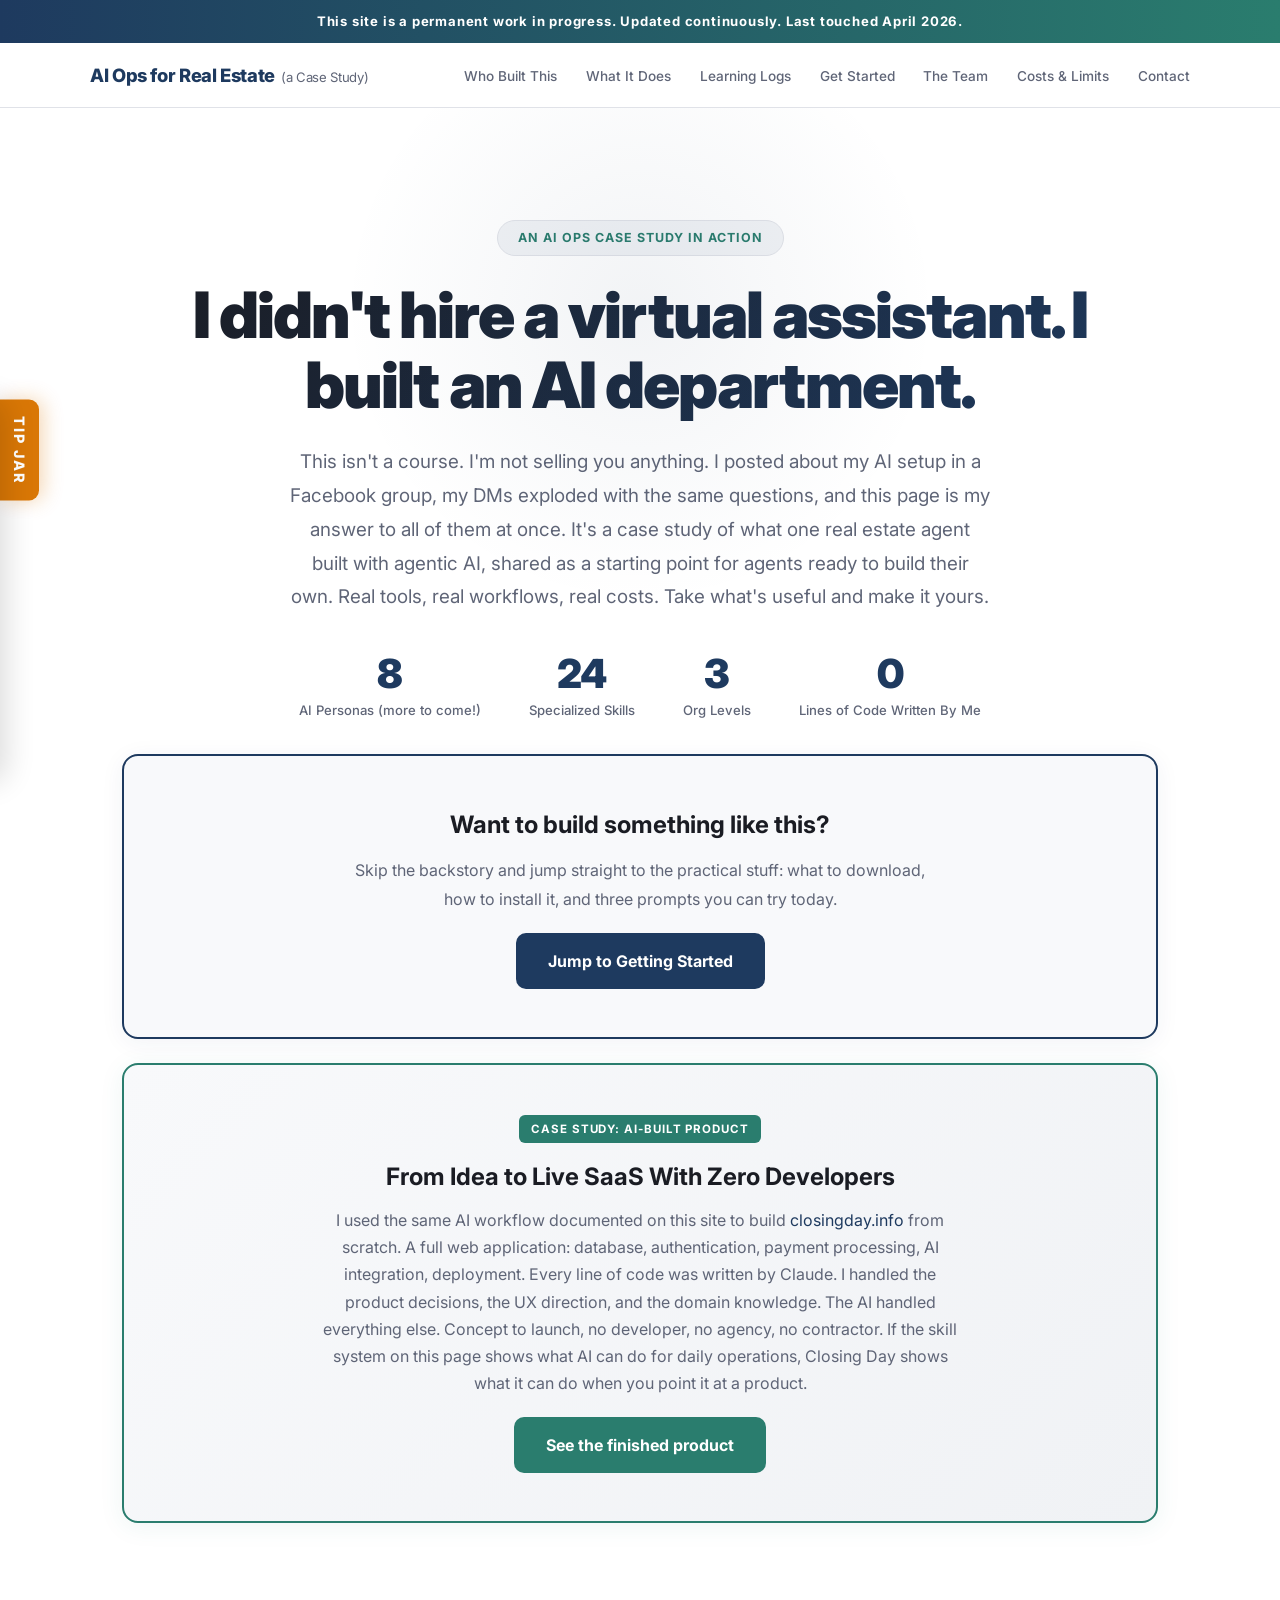
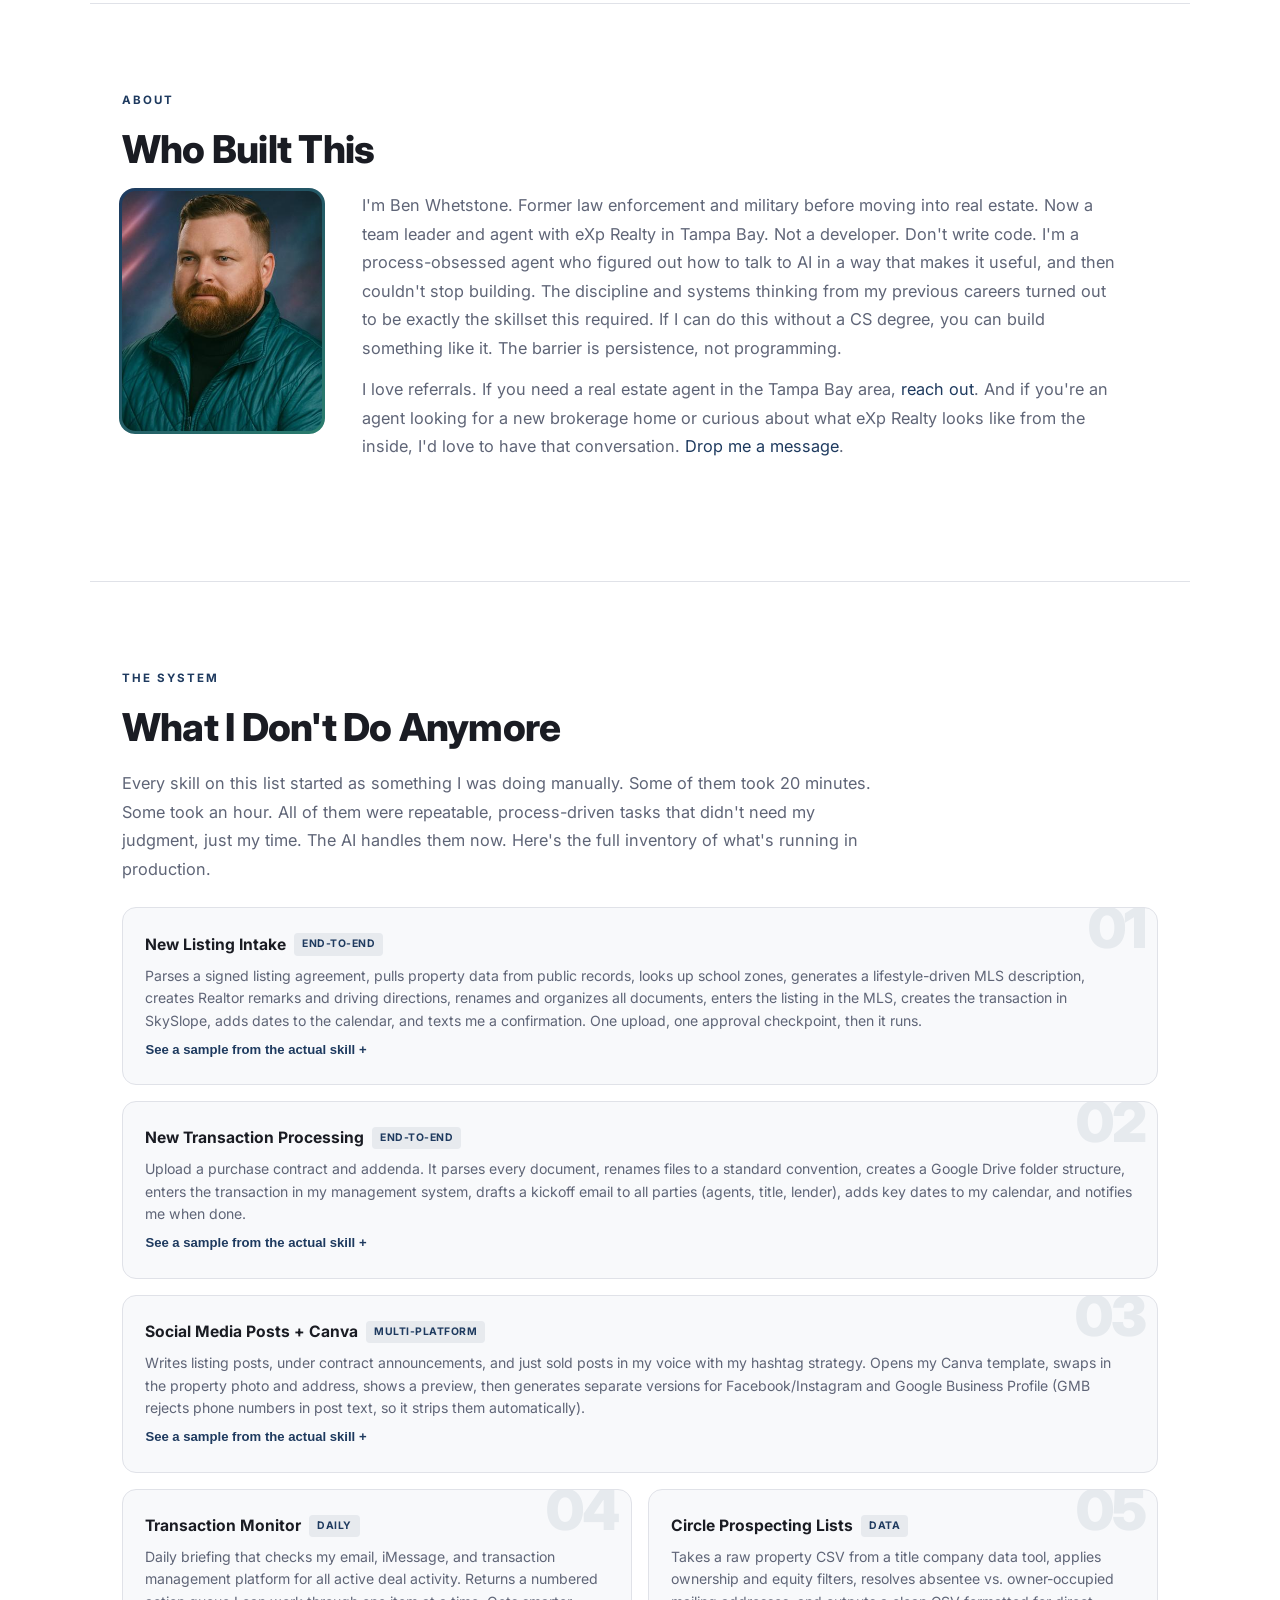
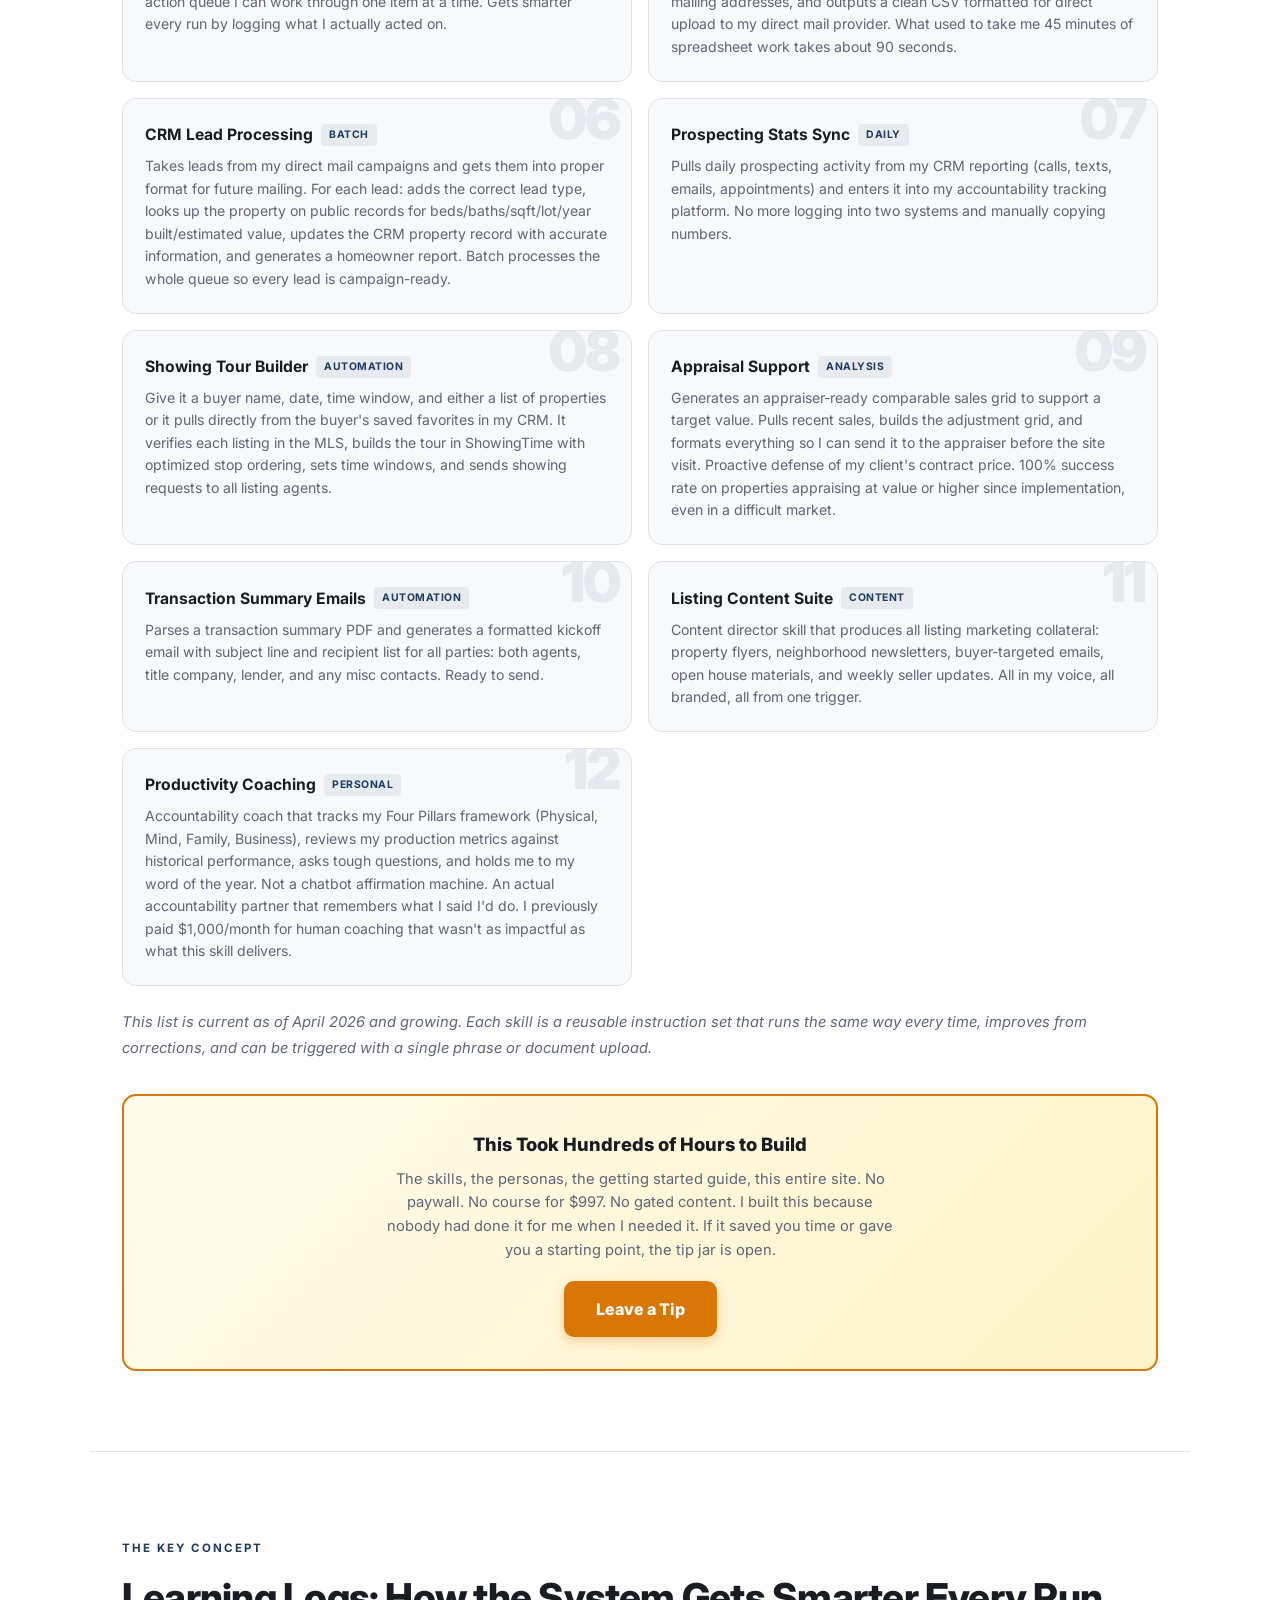
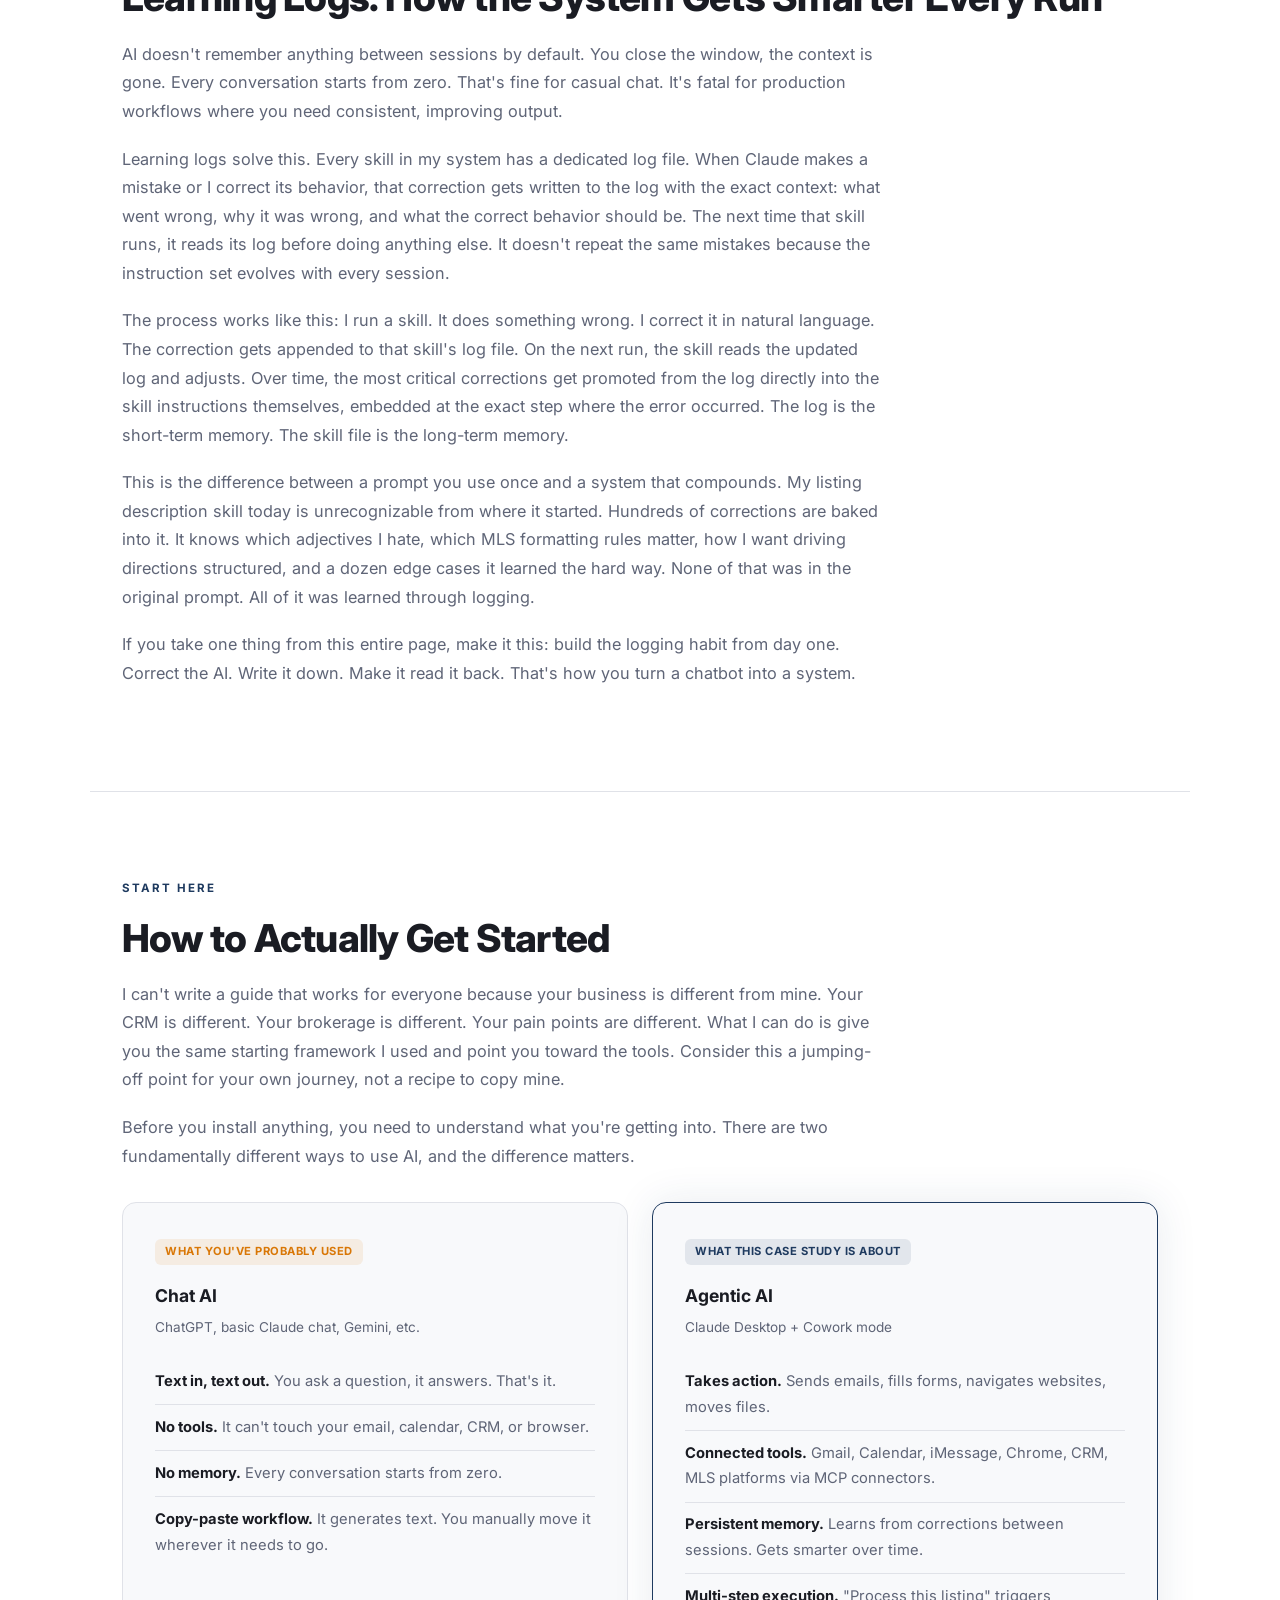
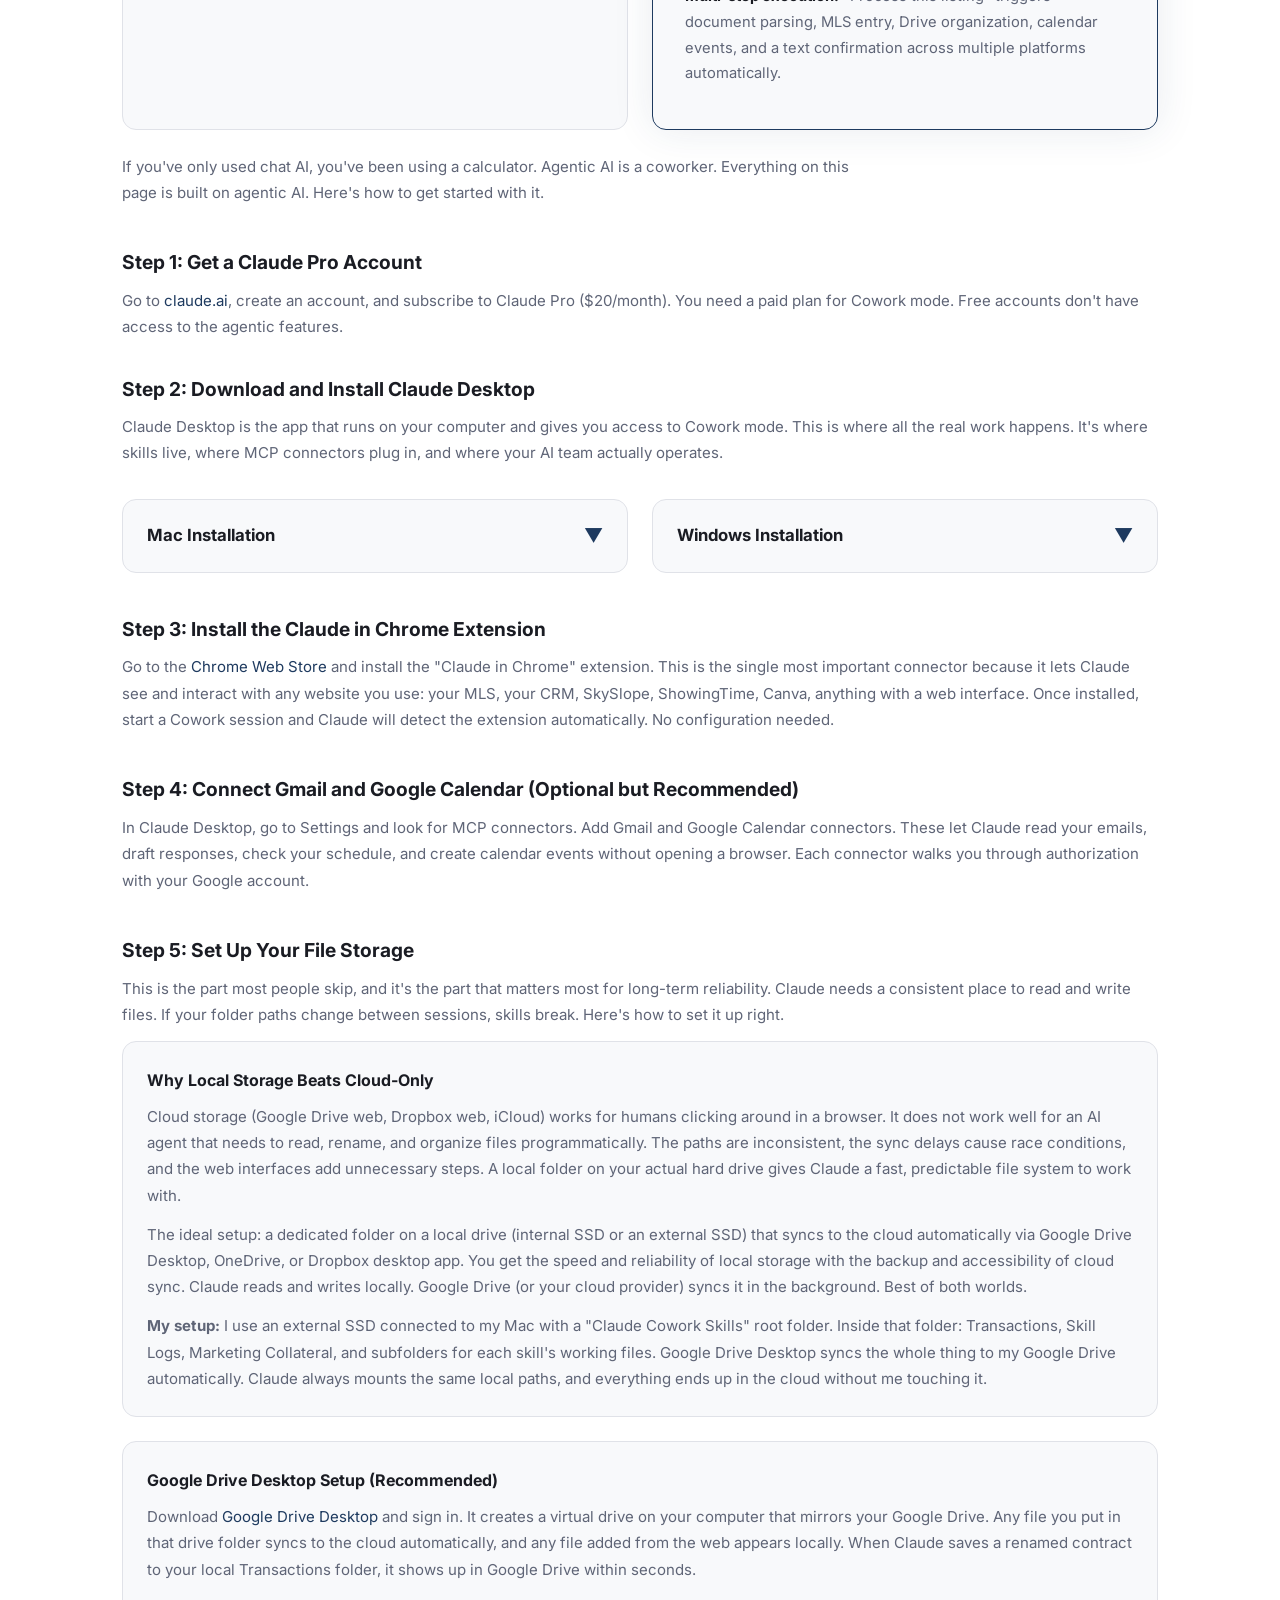
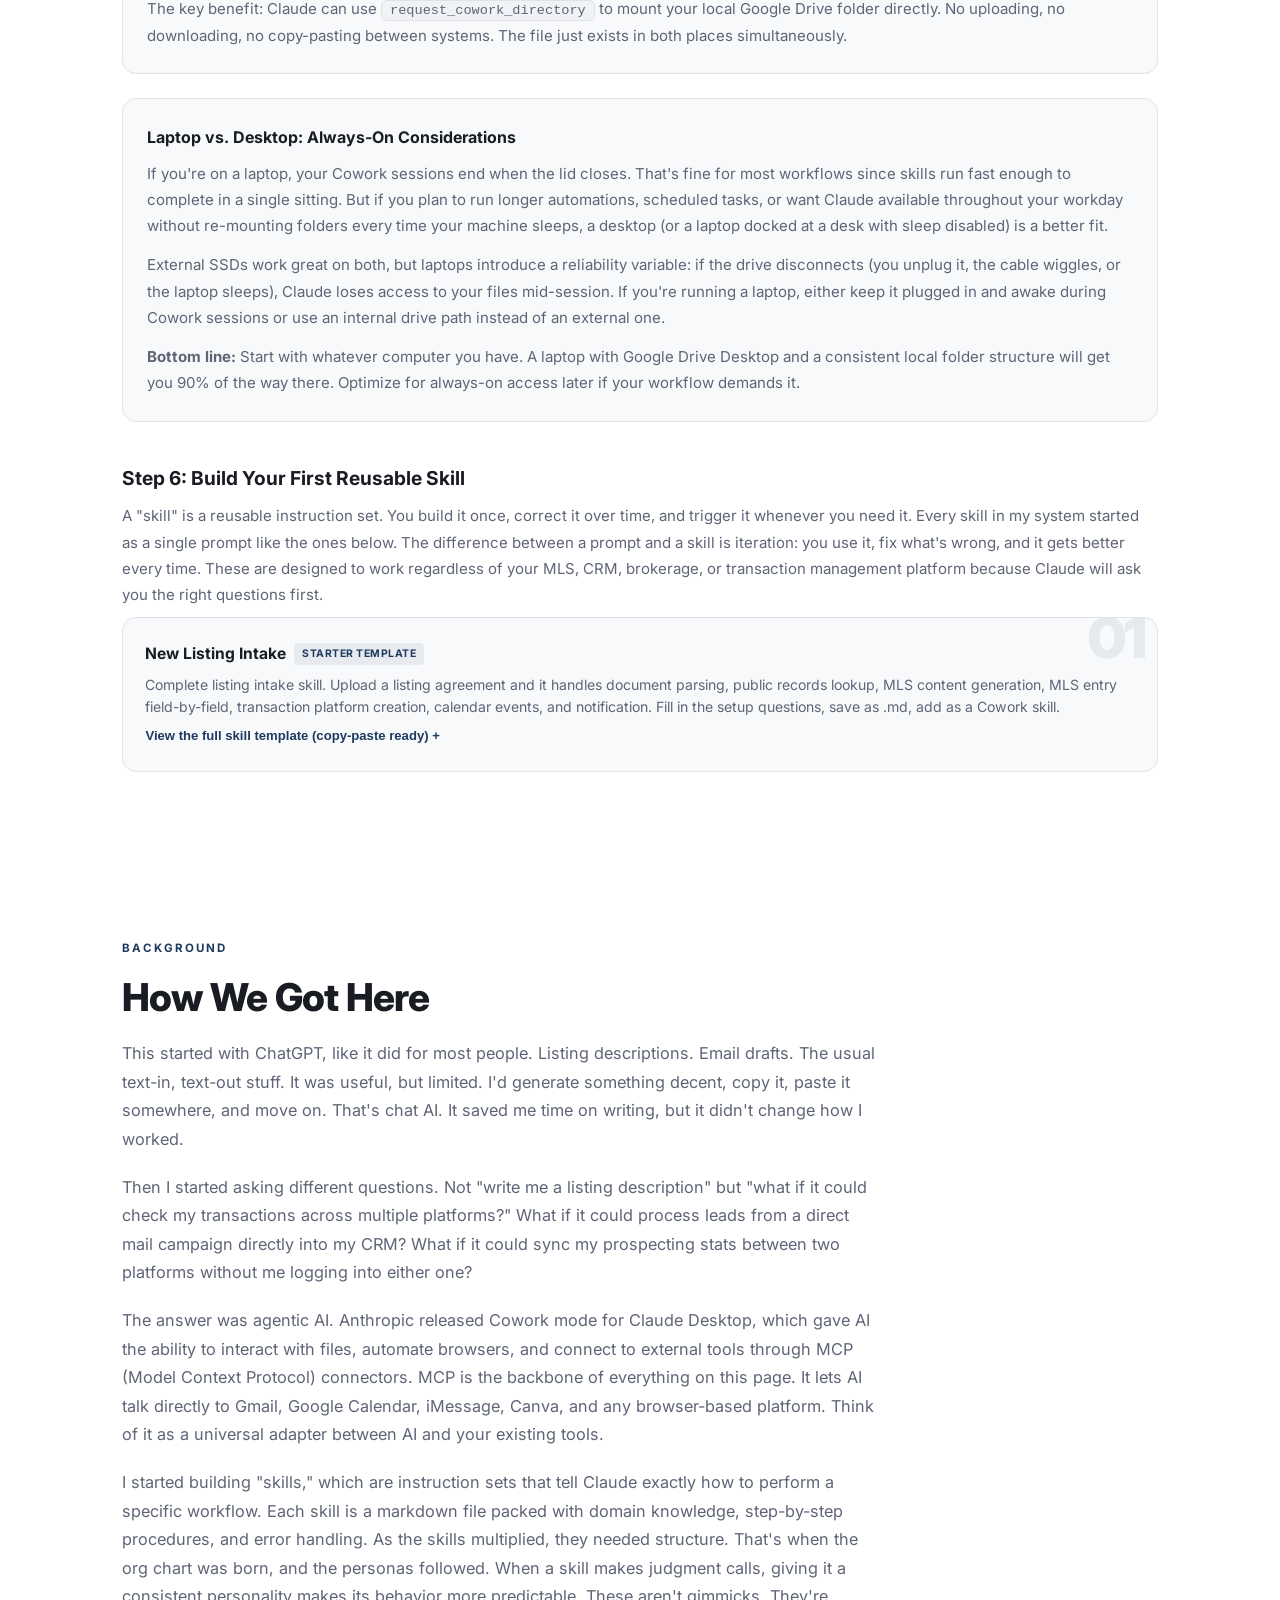
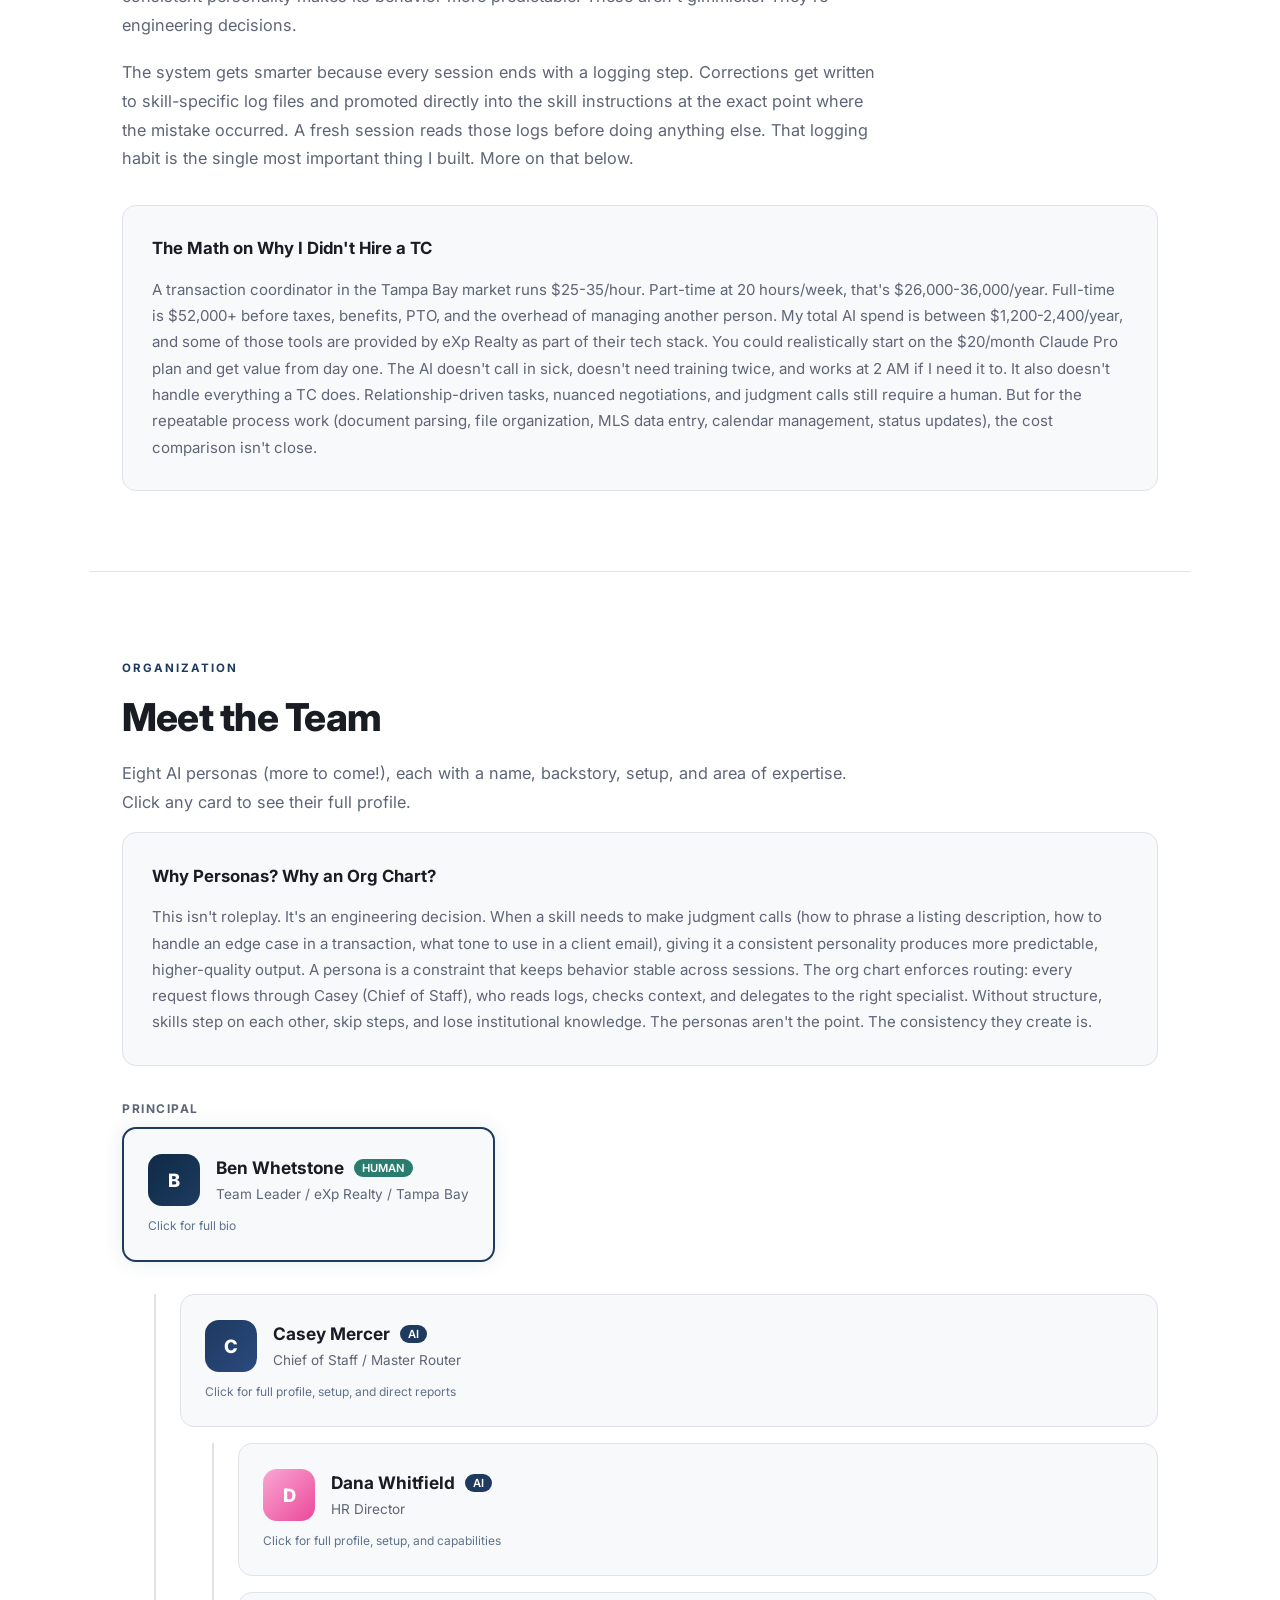
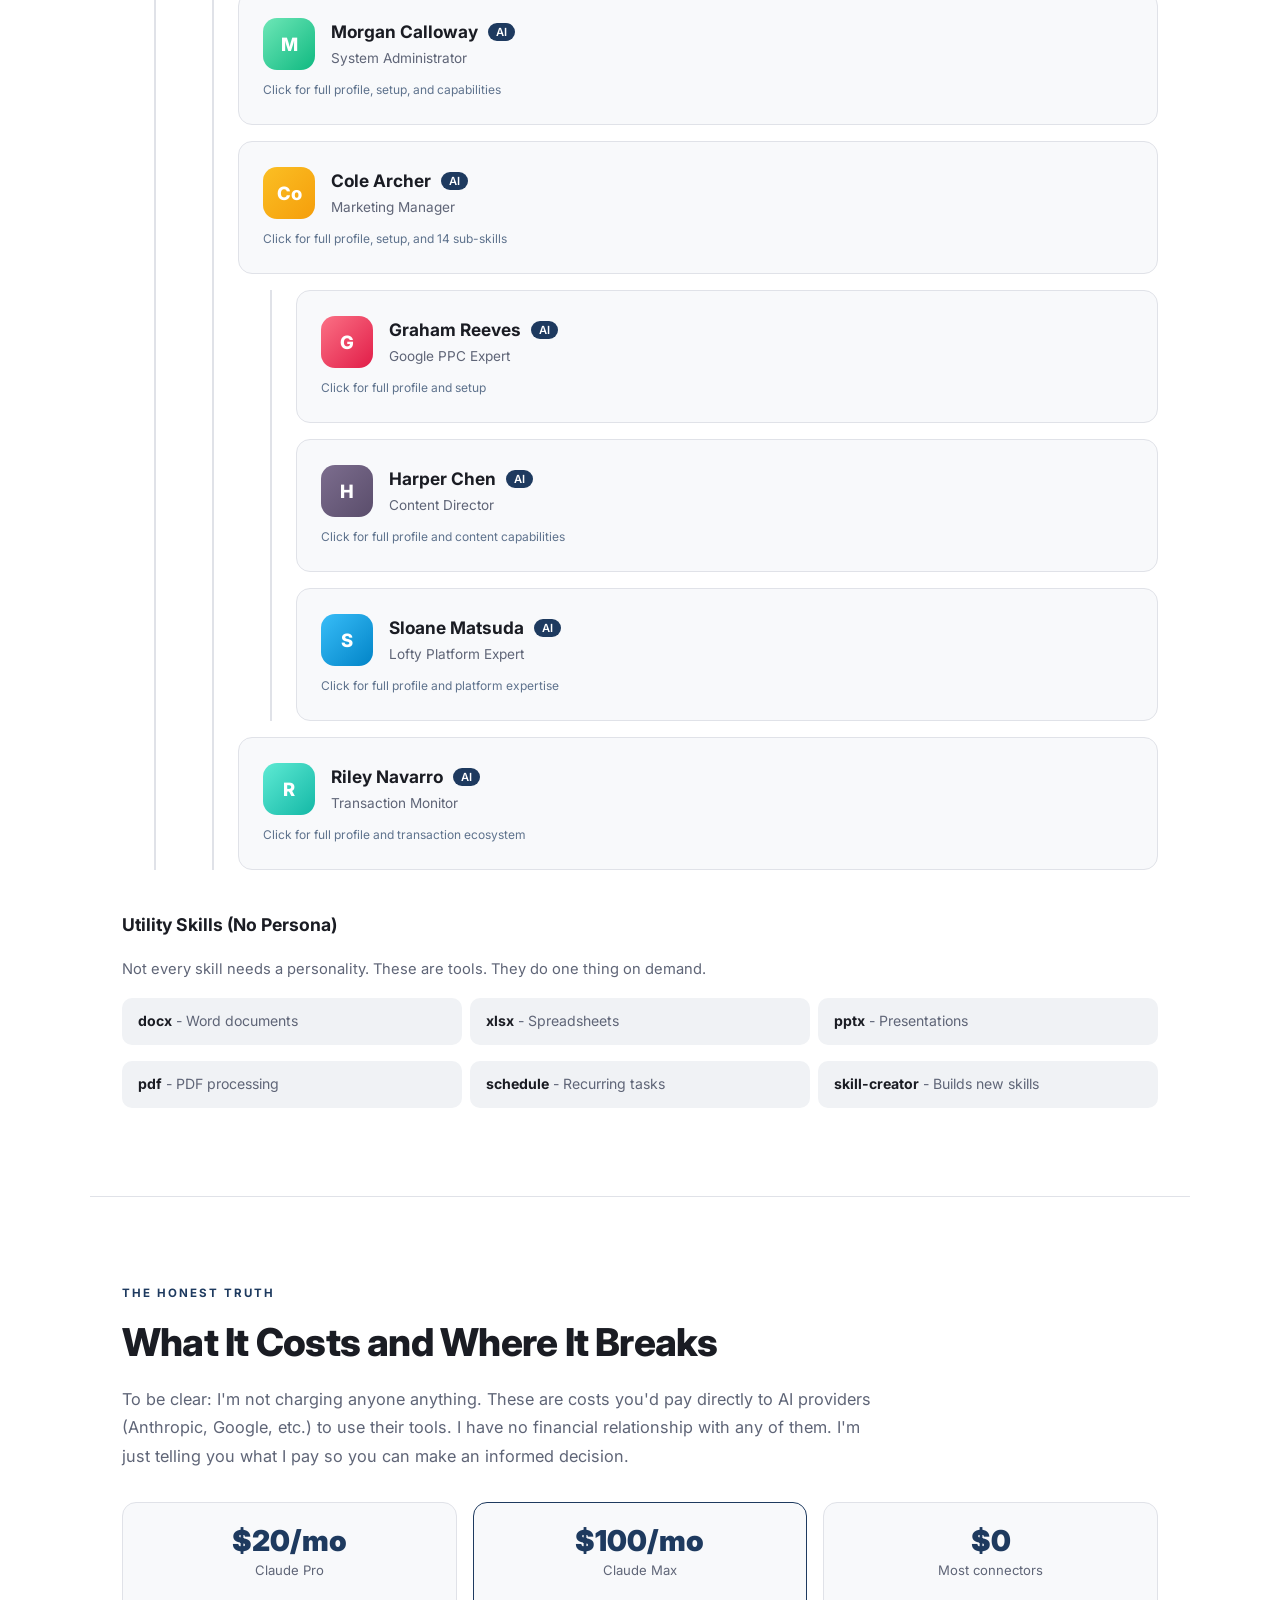
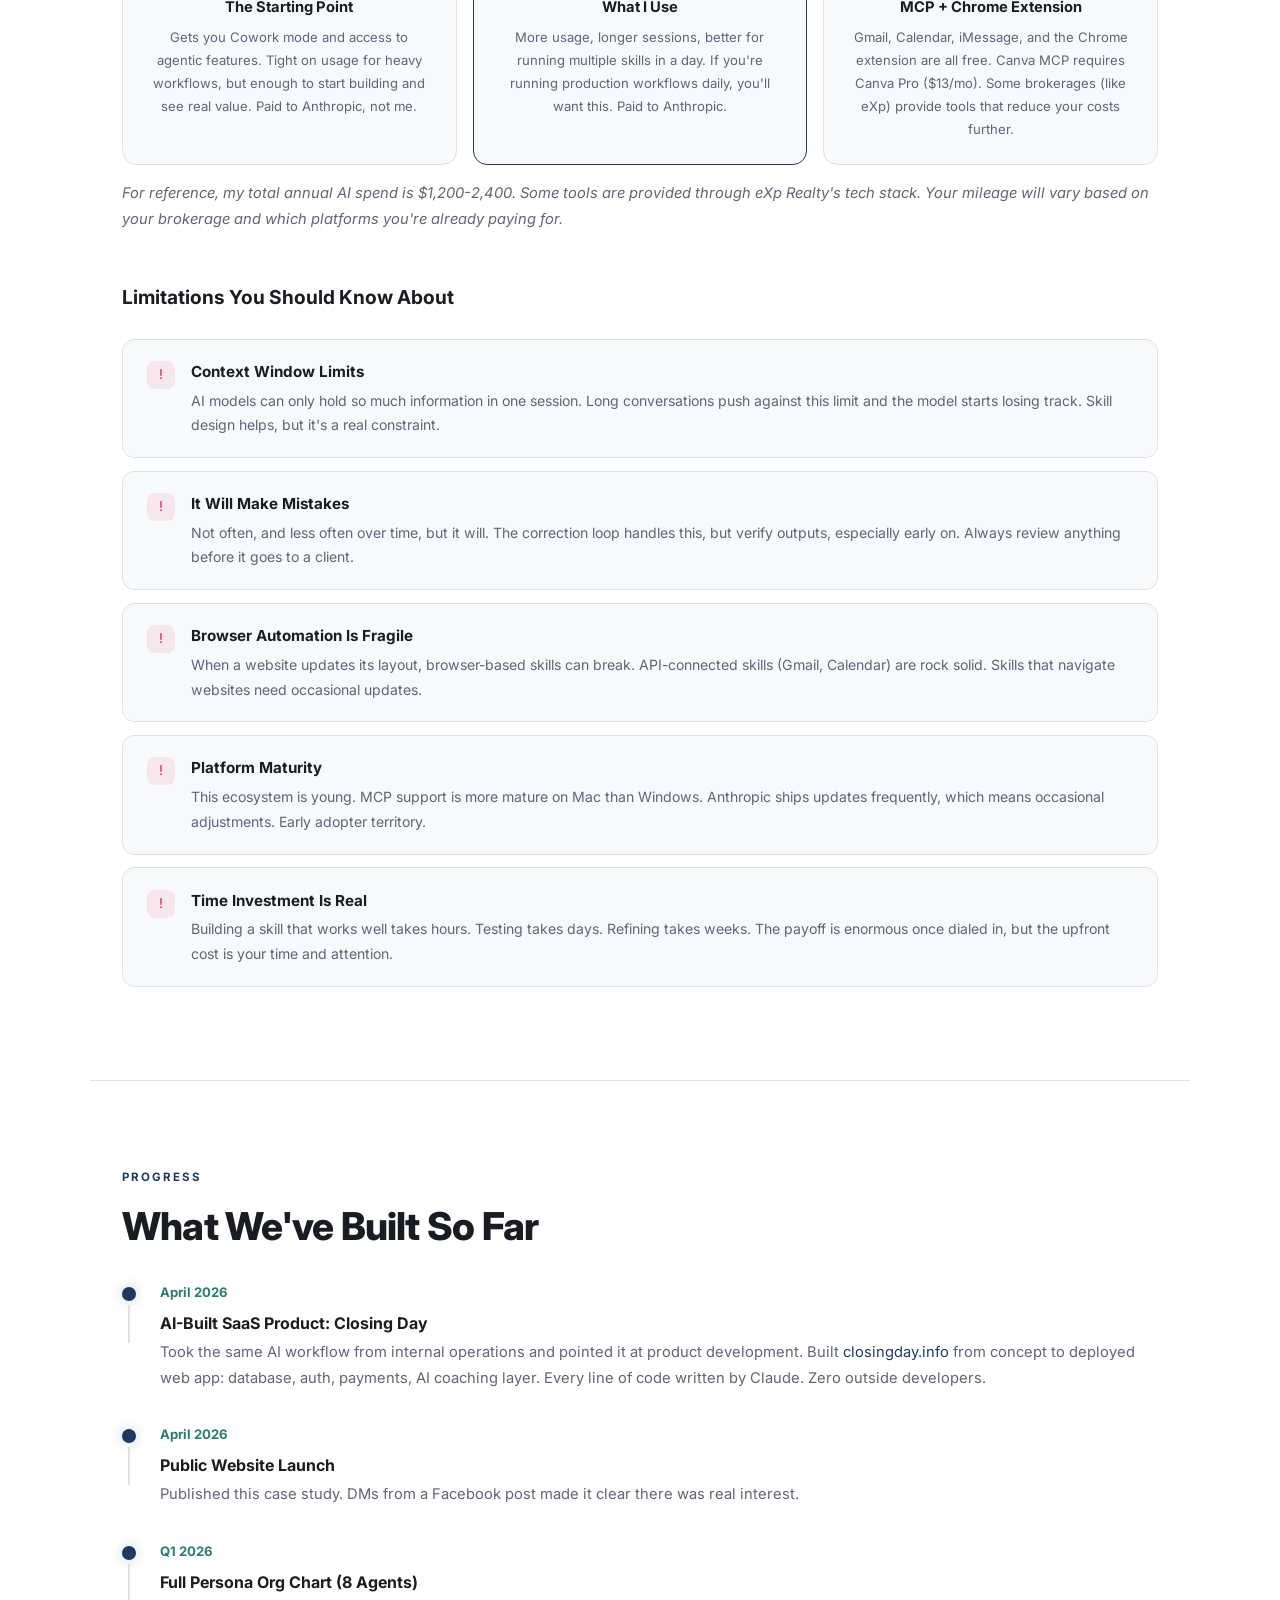
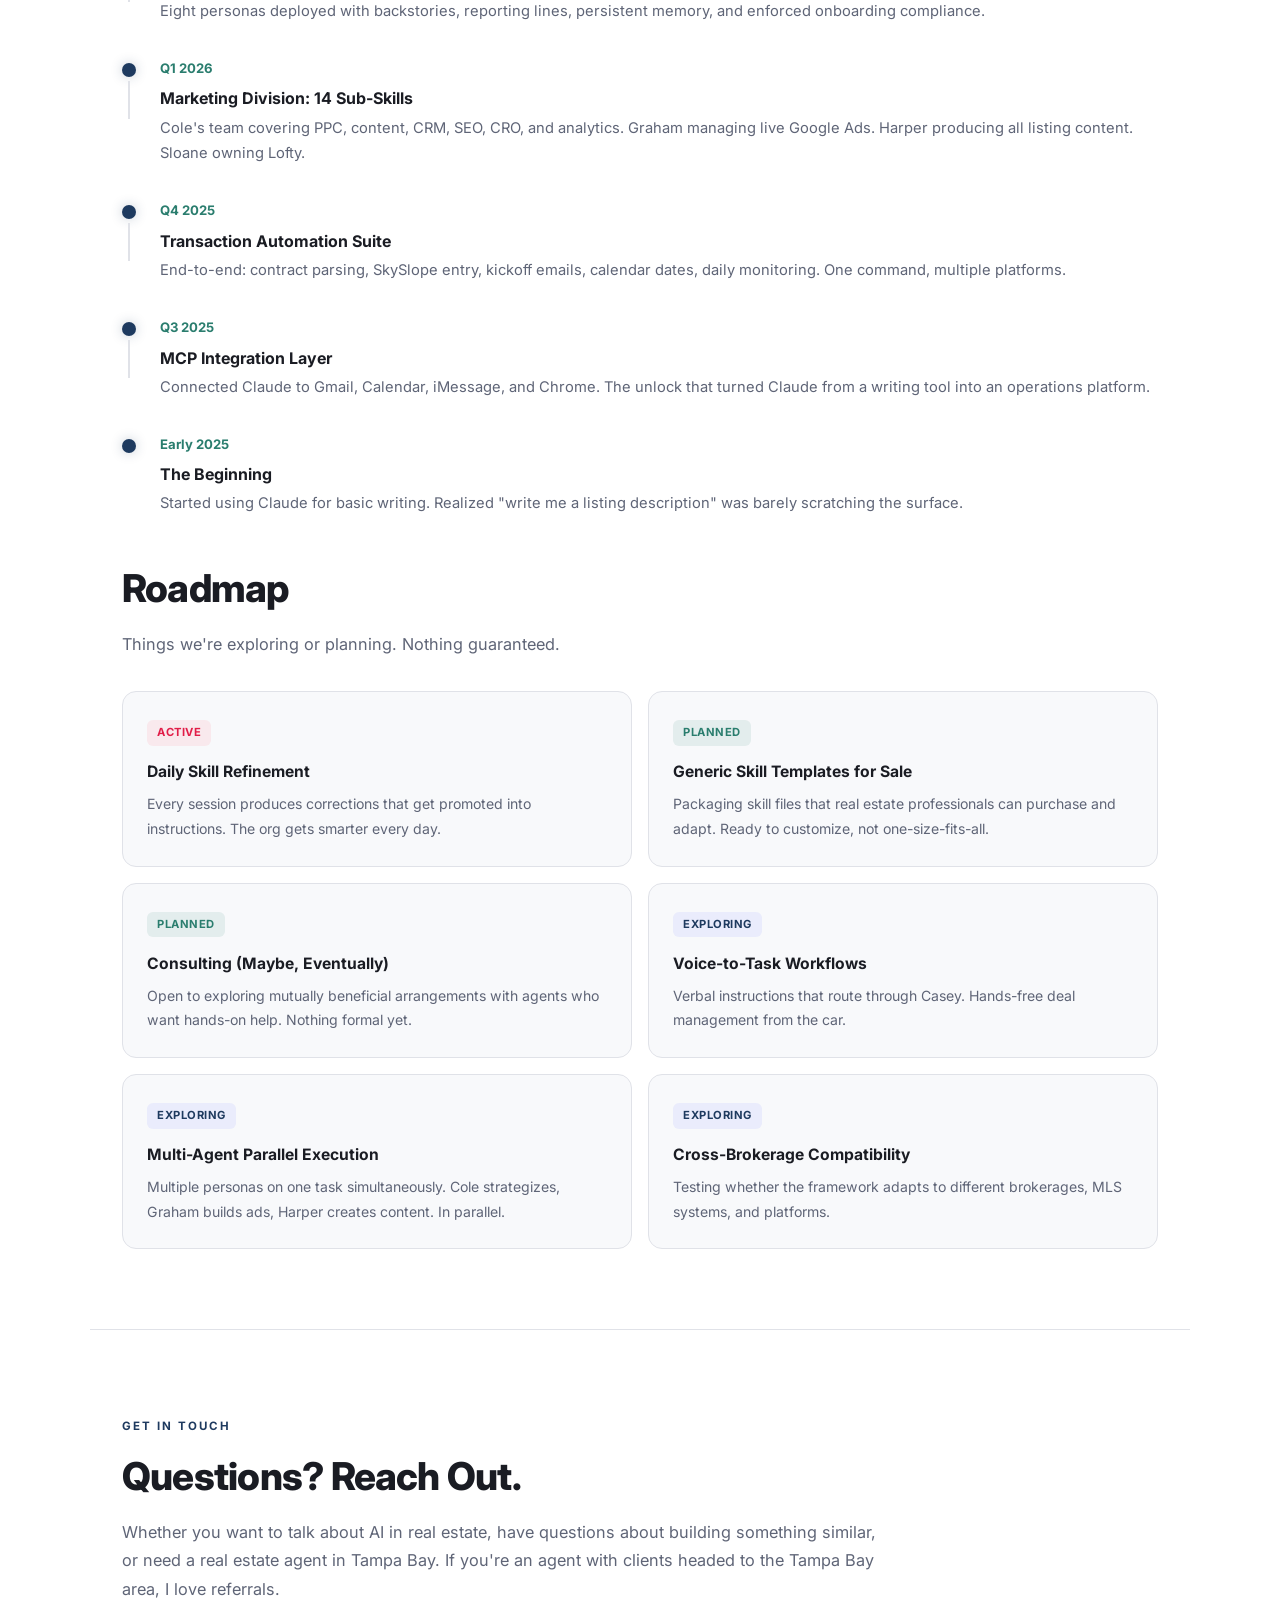
==== index.html @ 3d875c30 "Add Closing Day AI-built SaaS showcase to site Featured project callout in hero section highlighting" ====
<!DOCTYPE html>
<html lang="en">
<head>
<meta charset="UTF-8">
<meta name="viewport" content="width=device-width, initial-scale=1.0">
<title>AI Operations for Real Estate | Ben Whetstone</title>
<meta name="description" content="How one independent real estate agent built an 8-persona AI operations team using Claude. Org chart, workflows, hardware requirements, and the honest truth about what works.">
<style>
  @import url('https://fonts.googleapis.com/css2?family=Inter:wght@400;500;600;700;800;900&display=swap');
  :root {
    --bg: #ffffff;
    --surface: #f8f9fb;
    --surface2: #f0f2f5;
    --surface3: #e8eaef;
    --border: #e0e2e8;
    --text: #1a1c23;
    --text-muted: #5f6577;
    --accent: #1e3a5f;
    --accent-bright: #1e3a5f;
    --teal: #2a7d6e;
    --rose: #e11d48;
    --amber: #d97706;
    --glow: rgba(30,58,95,0.04);
    --glow-strong: rgba(30,58,95,0.08);
  }
  * { margin: 0; padding: 0; box-sizing: border-box; }
  html { scroll-behavior: smooth; }
  body {
    font-family: 'Inter', system-ui, -apple-system, sans-serif;
    background: var(--bg);
    color: var(--text);
    line-height: 1.75;
    -webkit-font-smoothing: antialiased;
    overflow-x: hidden;
  }
  a { color: var(--accent); text-decoration: none; transition: color 0.2s; }
  a:hover { color: var(--teal); }

  /* Animations */
  @keyframes fadeUp { from { opacity: 0; transform: translateY(30px); } to { opacity: 1; transform: translateY(0); } }
  @keyframes gradientShift { 0% { background-position: 0% 50%; } 50% { background-position: 100% 50%; } 100% { background-position: 0% 50%; } }
  @keyframes pulse { 0%, 100% { opacity: 1; } 50% { opacity: 0.5; } }
  @keyframes float { 0%, 100% { transform: translateY(0); } 50% { transform: translateY(-6px); } }

  .reveal { opacity: 0; transform: translateY(30px); transition: opacity 0.7s ease, transform 0.7s ease; }
  .reveal.visible { opacity: 1; transform: translateY(0); }
  .reveal-delay-1 { transition-delay: 0.1s; }
  .reveal-delay-2 { transition-delay: 0.2s; }
  .reveal-delay-3 { transition-delay: 0.3s; }

  /* WIP Banner */
  .wip-banner {
    background: linear-gradient(90deg, var(--accent), var(--teal), var(--accent));
    background-size: 200% 100%;
    animation: gradientShift 6s ease infinite;
    color: #ffffff;
    text-align: center;
    padding: 10px 16px;
    font-size: 0.82rem;
    font-weight: 700;
    letter-spacing: 0.8px;
  }

  /* Navigation */
  nav {
    position: sticky; top: 0; z-index: 100;
    background: rgba(255,255,255,0.92);
    backdrop-filter: blur(16px) saturate(1.5);
    border-bottom: 1px solid var(--border);
    padding: 0 2rem;
  }
  nav .nav-inner {
    max-width: 1100px; margin: 0 auto;
    display: flex; align-items: center; justify-content: space-between;
    height: 64px;
  }
  nav .logo { font-weight: 800; font-size: 1.15rem; color: var(--text); letter-spacing: -0.02em; text-decoration: none; }
  nav .logo:hover { color: var(--text); }
  nav .logo span { color: var(--accent); }
  nav .logo span:first-child { color: var(--accent); }
  nav ul { list-style: none; display: flex; gap: 1.8rem; }
  nav ul li a { color: var(--text-muted); font-size: 0.85rem; font-weight: 500; transition: color 0.2s; }
  nav ul li a:hover { color: var(--text); }
  .hamburger { display: none; flex-direction: column; gap: 5px; cursor: pointer; background: none; border: none; padding: 4px; }
  .hamburger span { display: block; width: 22px; height: 2px; background: var(--text); border-radius: 2px; }

  /* Hero */
  .hero {
    max-width: 1100px; margin: 0 auto;
    padding: 7rem 2rem 5rem;
    text-align: center;
    position: relative;
  }
  .hero::before {
    content: '';
    position: absolute;
    top: -100px; left: 50%; transform: translateX(-50%);
    width: 600px; height: 600px;
    background: radial-gradient(circle, rgba(30,58,95,0.06) 0%, transparent 70%);
    pointer-events: none;
  }
  .hero-tag {
    display: inline-block;
    background: var(--surface2);
    border: 1px solid var(--border);
    border-radius: 99px;
    padding: 6px 20px;
    font-size: 0.78rem;
    color: var(--teal);
    font-weight: 700;
    letter-spacing: 1px;
    text-transform: uppercase;
    margin-bottom: 1.5rem;
  }
  .hero h1 {
    font-size: clamp(2.5rem, 5.5vw, 4rem);
    font-weight: 900;
    line-height: 1.1;
    margin-bottom: 1.5rem;
    letter-spacing: -0.03em;
    background: linear-gradient(135deg, var(--text) 0%, var(--accent) 50%, var(--teal) 100%);
    background-size: 200% 200%;
    animation: gradientShift 8s ease infinite;
    -webkit-background-clip: text;
    -webkit-text-fill-color: transparent;
    background-clip: text;
  }
  .hero p {
    font-size: 1.18rem;
    color: var(--text-muted);
    max-width: 700px;
    margin: 0 auto 2.5rem;
    line-height: 1.8;
  }
  .hero-stats {
    display: flex;
    justify-content: center;
    gap: 3rem;
    flex-wrap: wrap;
  }
  .hero-stat {
    text-align: center;
  }
  .hero-stat-number {
    font-size: 2.5rem;
    font-weight: 900;
    color: var(--accent);
    line-height: 1;
    letter-spacing: -0.02em;
  }
  .hero-stat-label {
    font-size: 0.82rem;
    color: var(--text-muted);
    font-weight: 500;
    margin-top: 0.3rem;
  }

  /* Sections */
  section { max-width: 1100px; margin: 0 auto; padding: 5rem 2rem; }
  .section-divider { max-width: 1100px; margin: 0 auto; border-top: 1px solid var(--border); }
  .section-label {
    display: inline-block;
    font-size: 0.72rem;
    font-weight: 700;
    letter-spacing: 2px;
    text-transform: uppercase;
    color: var(--accent);
    margin-bottom: 1rem;
  }
  section h2 {
    font-size: clamp(1.8rem, 3vw, 2.4rem);
    font-weight: 800;
    margin-bottom: 1.2rem;
    line-height: 1.2;
    letter-spacing: -0.02em;
  }
  .prose { max-width: 760px; color: var(--text-muted); font-size: 1.02rem; }
  .prose p + p { margin-top: 1.2rem; }

  /* About section with headshot */
  .about-intro {
    display: grid;
    grid-template-columns: 200px 1fr;
    gap: 2.5rem;
    align-items: start;
    margin-bottom: 2.5rem;
  }
  .headshot-wrapper {
    position: relative;
  }
  .headshot-wrapper::before {
    content: '';
    position: absolute;
    inset: -3px;
    background: linear-gradient(135deg, var(--accent), var(--teal));
    border-radius: 16px;
    z-index: 0;
  }
  .headshot {
    width: 200px; height: 240px;
    object-fit: cover;
    object-position: center top;
    border-radius: 14px;
    position: relative;
    z-index: 1;
    display: block;
  }
  .headshot-fallback {
    width: 200px; height: 240px;
    border-radius: 14px;
    position: relative;
    z-index: 1;
    display: flex;
    align-items: center;
    justify-content: center;
    background: var(--surface2);
    color: var(--text-muted);
    font-size: 0.85rem;
    font-weight: 600;
  }

  /* Cards */
  .card-grid {
    display: grid;
    grid-template-columns: 1fr 1fr;
    gap: 1.2rem;
    margin-top: 2rem;
  }
  .card {
    background: var(--surface);
    border: 1px solid var(--border);
    border-radius: 14px;
    padding: 1.8rem;
    transition: border-color 0.3s, box-shadow 0.3s, transform 0.3s;
  }
  .card:hover {
    border-color: rgba(30,58,95,0.15);
    box-shadow: 0 8px 32px var(--glow);
    transform: translateY(-2px);
  }
  .card h3 { font-size: 1.05rem; font-weight: 700; margin-bottom: 0.5rem; }
  .card h3 .card-icon { margin-right: 0.4rem; }
  .card p { color: var(--text-muted); font-size: 0.94rem; }

  /* Agentic AI section */
  .comparison-table {
    display: grid;
    grid-template-columns: 1fr 1fr;
    gap: 1.5rem;
    margin-top: 2rem;
  }
  .comparison-col {
    background: var(--surface);
    border: 1px solid var(--border);
    border-radius: 14px;
    padding: 2rem;
    position: relative;
  }
  .comparison-col.highlight {
    border-color: var(--accent);
    box-shadow: 0 0 40px rgba(30,58,95,0.1);
  }
  .comparison-col h3 {
    font-size: 1.1rem; font-weight: 700; margin-bottom: 0.3rem;
  }
  .comparison-col .comp-subtitle {
    font-size: 0.85rem; color: var(--text-muted); margin-bottom: 1.2rem;
  }
  .comp-item {
    padding: 0.6rem 0;
    border-bottom: 1px solid var(--border);
    font-size: 0.92rem;
    color: var(--text-muted);
  }
  .comp-item:last-child { border-bottom: none; }
  .comp-item strong { color: var(--text); }
  .comp-badge {
    display: inline-block;
    font-size: 0.7rem; font-weight: 700;
    letter-spacing: 0.5px; text-transform: uppercase;
    padding: 3px 10px; border-radius: 6px;
    margin-bottom: 1rem;
  }
  .badge-old { background: rgba(217,119,6,0.1); color: var(--amber); }
  .badge-new { background: rgba(30,58,95,0.1); color: var(--accent-bright); }

  /* Org chart */
  .org-chart { margin-top: 2rem; }
  .org-level-inner { margin-left: 2rem; border-left: 2px solid var(--border); padding-left: 1.5rem; }

  .persona-card {
    background: var(--surface);
    border: 1px solid var(--border);
    border-radius: 14px;
    padding: 1.5rem;
    margin-bottom: 1rem;
    cursor: pointer;
    transition: border-color 0.3s, box-shadow 0.3s, transform 0.3s;
    position: relative;
    overflow: hidden;
  }
  .persona-card::before {
    content: '';
    position: absolute;
    top: 0; left: 0; right: 0;
    height: 2px;
    background: linear-gradient(90deg, transparent, var(--accent), transparent);
    opacity: 0;
    transition: opacity 0.3s;
  }
  .persona-card:hover::before, .persona-card.active::before { opacity: 1; }
  .persona-card:hover, .persona-card.active {
    border-color: rgba(30,58,95,0.3);
    box-shadow: 0 8px 40px rgba(30,58,95,0.08);
    transform: translateY(-1px);
  }
  .persona-header { display: flex; align-items: center; gap: 1rem; }
  .persona-avatar {
    width: 52px; height: 52px; border-radius: 14px;
    display: flex; align-items: center; justify-content: center;
    font-weight: 800; font-size: 1.15rem; color: #ffffff; flex-shrink: 0;
  }
  .persona-name { font-weight: 700; font-size: 1.08rem; }
  .persona-role { font-size: 0.85rem; color: var(--text-muted); }
  .persona-expand-hint { font-size: 0.75rem; color: var(--accent); margin-top: 0.5rem; opacity: 0.7; }

  .persona-detail {
    display: none; margin-top: 1.5rem;
    padding-top: 1.5rem; border-top: 1px solid var(--border);
    animation: fadeUp 0.3s ease;
  }
  .persona-card.active .persona-detail { display: block; }
  .persona-card.active .persona-expand-hint { display: none; }

  .detail-section { margin-bottom: 1.2rem; }
  .detail-section h4 {
    font-size: 0.75rem; font-weight: 700;
    letter-spacing: 1.5px; text-transform: uppercase;
    color: var(--accent); margin-bottom: 0.5rem;
  }
  .detail-section p { font-size: 0.92rem; color: var(--text-muted); line-height: 1.7; }

  .tech-pills { display: flex; flex-wrap: wrap; gap: 6px; }
  .tech-pill {
    background: var(--surface2); border: 1px solid var(--border);
    border-radius: 8px; padding: 4px 12px;
    font-size: 0.76rem; color: var(--text-muted); font-weight: 600;
    transition: border-color 0.2s, color 0.2s;
  }
  .tech-pill:hover { border-color: var(--accent); color: var(--text); }

  .sub-skills { margin-top: 1.2rem; padding-top: 1.2rem; border-top: 1px solid var(--border); }
  .sub-skill-item {
    background: var(--surface2); border-radius: 10px;
    padding: 0.7rem 1rem; margin-bottom: 0.5rem; font-size: 0.88rem;
    transition: background 0.2s;
  }
  .sub-skill-item:hover { background: var(--surface3); }
  .sub-skill-item strong { color: var(--text); }
  .sub-skill-item span { color: var(--text-muted); }

  /* Getting started steps */
  .steps { margin-top: 2rem; counter-reset: step; }
  .step {
    background: var(--surface);
    border: 1px solid var(--border);
    border-radius: 14px;
    padding: 2rem;
    margin-bottom: 1rem;
    position: relative;
    padding-left: 5rem;
    transition: border-color 0.3s, box-shadow 0.3s;
  }
  .step:hover {
    border-color: rgba(30,58,95,0.15);
    box-shadow: 0 4px 20px var(--glow);
  }
  .step::before {
    counter-increment: step;
    content: counter(step);
    position: absolute;
    left: 1.8rem; top: 1.8rem;
    width: 36px; height: 36px;
    background: linear-gradient(135deg, var(--accent), var(--teal));
    border-radius: 10px;
    display: flex; align-items: center; justify-content: center;
    font-weight: 800; font-size: 1rem; color: #ffffff;
    line-height: 36px; text-align: center;
  }
  .step h3 { font-size: 1.05rem; font-weight: 700; margin-bottom: 0.4rem; }
  .step p { font-size: 0.94rem; color: var(--text-muted); }

  /* Hardware */
  .hw-grid { display: grid; grid-template-columns: 1fr 1fr; gap: 1.5rem; margin-top: 2rem; }
  .hw-card {
    background: var(--surface); border: 1px solid var(--border);
    border-radius: 14px; padding: 2rem;
  }
  .hw-card h3 { font-size: 1.15rem; font-weight: 700; margin-bottom: 0.3rem; }
  .hw-card .hw-subtitle { font-size: 0.85rem; color: var(--text-muted); margin-bottom: 1.2rem; }
  .hw-item {
    display: flex; justify-content: space-between; align-items: baseline;
    padding: 0.6rem 0; border-bottom: 1px solid var(--border); font-size: 0.92rem;
  }
  .hw-item:last-child { border-bottom: none; }
  .hw-label { color: var(--text-muted); }
  .hw-value { font-weight: 600; color: var(--text); text-align: right; }
  .hw-note { margin-top: 1rem; font-size: 0.85rem; color: var(--text-muted); font-style: italic; }

  /* Costs */
  .cost-grid { display: grid; grid-template-columns: 1fr 1fr 1fr; gap: 1rem; margin-top: 2rem; }
  .cost-card {
    background: var(--surface); border: 1px solid var(--border);
    border-radius: 14px; padding: 1.5rem; text-align: center;
  }
  .cost-price { font-size: 1.8rem; font-weight: 900; color: var(--accent); line-height: 1; }
  .cost-period { font-size: 0.82rem; color: var(--text-muted); margin-top: 0.2rem; }
  .cost-label { font-size: 0.92rem; font-weight: 700; margin-top: 0.8rem; margin-bottom: 0.3rem; }
  .cost-desc { font-size: 0.82rem; color: var(--text-muted); }

  /* Limitations */
  .limitation-list { margin-top: 1.5rem; }
  .limitation-item {
    background: var(--surface); border: 1px solid var(--border);
    border-radius: 12px; padding: 1.2rem 1.5rem; margin-bottom: 0.8rem;
    display: flex; gap: 1rem; align-items: start;
  }
  .limitation-icon {
    width: 28px; height: 28px; border-radius: 8px;
    display: flex; align-items: center; justify-content: center;
    font-size: 0.85rem; flex-shrink: 0; margin-top: 2px;
    background: rgba(225,29,72,0.08); color: var(--rose);
  }
  .limitation-text h4 { font-size: 0.95rem; font-weight: 700; margin-bottom: 0.2rem; }
  .limitation-text p { font-size: 0.88rem; color: var(--text-muted); }

  /* Timeline */
  .timeline { margin-top: 2rem; }
  .timeline-item { display: flex; gap: 1.5rem; margin-bottom: 2rem; position: relative; }
  .timeline-dot {
    width: 14px; height: 14px; border-radius: 50%;
    background: var(--accent); margin-top: 6px; flex-shrink: 0; position: relative;
    box-shadow: 0 0 12px rgba(30,58,95,0.25);
  }
  .timeline-item:not(:last-child) .timeline-dot::after {
    content: ''; position: absolute; top: 18px; left: 6px;
    width: 2px; height: calc(100% + 24px); background: var(--border);
  }
  .timeline-content h3 { font-size: 1rem; font-weight: 700; margin-bottom: 0.2rem; }
  .timeline-content .timeline-date { font-size: 0.82rem; color: var(--teal); font-weight: 700; margin-bottom: 0.3rem; }
  .timeline-content p { font-size: 0.92rem; color: var(--text-muted); }

  /* Roadmap */
  .roadmap-grid { display: grid; grid-template-columns: 1fr 1fr; gap: 1rem; margin-top: 2rem; }
  .roadmap-card {
    background: var(--surface); border: 1px solid var(--border);
    border-radius: 14px; padding: 1.5rem;
    transition: border-color 0.3s, box-shadow 0.3s;
  }
  .roadmap-card:hover { border-color: rgba(30,58,95,0.15); box-shadow: 0 4px 20px var(--glow); }
  .roadmap-card h3 { font-size: 0.98rem; font-weight: 700; margin-bottom: 0.4rem; }
  .roadmap-card p { font-size: 0.88rem; color: var(--text-muted); }
  .roadmap-status {
    display: inline-block; font-size: 0.7rem; font-weight: 700;
    letter-spacing: 0.5px; text-transform: uppercase;
    padding: 3px 10px; border-radius: 6px; margin-bottom: 0.8rem;
  }
  .status-exploring { background: rgba(129,140,248,0.12); color: var(--accent); }
  .status-planned { background: rgba(42,125,110,0.1); color: var(--teal); }
  .status-active { background: rgba(251,113,133,0.12); color: var(--rose); }

  /* Contact */
  .contact-grid { display: grid; grid-template-columns: 1fr 1fr; gap: 2rem; margin-top: 2rem; }
  .contact-card {
    background: var(--surface); border: 1px solid var(--border);
    border-radius: 14px; padding: 2rem;
  }
  .contact-card h3 { font-size: 1.1rem; font-weight: 700; margin-bottom: 0.5rem; }
  .contact-card p { color: var(--text-muted); font-size: 0.92rem; }
  .contact-link {
    display: inline-flex; align-items: center; gap: 0.5rem;
    margin-top: 1rem; padding: 12px 24px;
    background: linear-gradient(135deg, var(--accent), #2a4a7f);
    color: #ffffff; border-radius: 10px;
    font-weight: 700; font-size: 0.92rem; transition: transform 0.2s, box-shadow 0.2s;
  }
  .contact-link:hover { transform: translateY(-2px); box-shadow: 0 4px 20px rgba(30,58,95,0.15); color: white; }
  .contact-form { margin-top: 1rem; }
  .contact-form input, .contact-form textarea {
    width: 100%; background: var(--surface2); border: 1px solid var(--border);
    border-radius: 10px; padding: 12px 16px; color: var(--text);
    font-size: 0.92rem; font-family: inherit; margin-bottom: 0.8rem; transition: border-color 0.2s;
  }
  .contact-form input:focus, .contact-form textarea:focus { outline: none; border-color: var(--accent); }
  .contact-form textarea { min-height: 100px; resize: vertical; }
  .contact-form button {
    background: linear-gradient(135deg, var(--accent), #2a4a7f);
    color: #ffffff; border: none; border-radius: 10px;
    padding: 12px 28px; font-weight: 700; font-size: 0.92rem;
    cursor: pointer; transition: transform 0.2s, box-shadow 0.2s;
  }
  .contact-form button:hover { transform: translateY(-2px); box-shadow: 0 4px 20px rgba(30,58,95,0.15); }

  /* Footer */
  footer {
    border-top: 1px solid var(--border); padding: 2.5rem;
    text-align: center; font-size: 0.82rem; color: var(--text-muted);
  }
  footer p + p { margin-top: 0.4rem; }
  .footer-built { color: var(--accent); font-weight: 600; }

  /* Mobile */
  @media (max-width: 768px) {
    nav ul { display: none; position: absolute; top: 64px; left: 0; right: 0; background: #ffffff; border-bottom: 1px solid var(--border); flex-direction: column; padding: 1rem 2rem; gap: 1rem; }
    nav ul.open { display: flex; }
    .hamburger { display: flex; }
    .about-intro { grid-template-columns: 1fr; justify-items: center; text-align: center; }
    .card-grid, .hw-grid, .roadmap-grid, .contact-grid, .comparison-table { grid-template-columns: 1fr; }
    .cost-grid { grid-template-columns: 1fr; }
    .hero { padding: 4rem 1.5rem 3rem; }
    .hero-stats { gap: 2rem; }
    section { padding: 3.5rem 1.5rem; }
    .org-level-inner { margin-left: 1rem; padding-left: 1rem; }
    .step { padding-left: 4.5rem; }
    .sub-skill-grid-3 { grid-template-columns: 1fr !important; }
    .get-started-callout { padding: 2.5rem 1.5rem; }
    .featured-project { padding: 2.5rem 1.5rem; }
    .install-grid { grid-template-columns: 1fr; }
  }

  /* Get Started Callout */
  .get-started-callout {
    background: var(--surface);
    border: 2px solid var(--accent);
    border-radius: 16px;
    padding: 3rem;
    text-align: center;
    margin-top: 2rem;
    box-shadow: 0 4px 24px rgba(30,58,95,0.06);
  }

  /* Featured Project Callout */
  .featured-project {
    background: linear-gradient(135deg, var(--surface) 0%, var(--surface2) 100%);
    border: 2px solid var(--teal);
    border-radius: 16px;
    padding: 3rem;
    text-align: center;
    margin-top: 1.5rem;
    box-shadow: 0 4px 24px rgba(42,125,110,0.08);
    position: relative;
  }
  .featured-label {
    display: inline-block;
    background: var(--teal);
    color: #ffffff;
    font-size: 0.72rem;
    font-weight: 700;
    text-transform: uppercase;
    letter-spacing: 0.08em;
    padding: 4px 12px;
    border-radius: 6px;
    margin-bottom: 0.8rem;
  }
  .featured-project h2 { margin-bottom: 0.6rem; }
  .featured-project p { color: var(--text-muted); font-size: 1rem; max-width: 640px; margin: 0 auto; line-height: 1.7; }
  .featured-project-btn {
    display: inline-block; margin-top: 1.2rem;
    padding: 14px 32px; background: var(--teal);
    color: #ffffff; border-radius: 10px;
    font-weight: 700; font-size: 1rem;
    transition: transform 0.2s, box-shadow 0.2s;
    text-decoration: none;
  }
  .featured-project-btn:hover { transform: translateY(-2px); box-shadow: 0 6px 20px rgba(42,125,110,0.15); color: #ffffff; }
  .get-started-callout h2 { margin-bottom: 0.6rem; }
  .get-started-callout p { color: var(--text-muted); font-size: 1rem; max-width: 600px; margin: 0 auto; }
  .get-started-btn {
    display: inline-block; margin-top: 1.2rem;
    padding: 14px 32px; background: var(--accent);
    color: #ffffff; border-radius: 10px;
    font-weight: 700; font-size: 1rem;
    transition: transform 0.2s, box-shadow 0.2s;
  }
  .get-started-btn:hover { transform: translateY(-2px); box-shadow: 0 4px 16px rgba(30,58,95,0.15); color: #ffffff; }

  /* Install boxes */
  .install-grid { display: grid; grid-template-columns: 1fr 1fr; gap: 1.5rem; margin-top: 2rem; }
  .install-box {
    background: var(--surface); border: 1px solid var(--border);
    border-radius: 14px; overflow: hidden; cursor: pointer;
    transition: border-color 0.3s, box-shadow 0.3s;
  }
  .install-box:hover, .install-box.active { border-color: var(--accent); box-shadow: 0 4px 20px rgba(30,58,95,0.08); }
  .install-box-header {
    padding: 1.2rem 1.5rem; display: flex; align-items: center; justify-content: space-between;
  }
  .install-box-header h3 { font-size: 1.05rem; font-weight: 700; }
  .install-box-header .expand-arrow { color: var(--accent); font-size: 1.2rem; transition: transform 0.3s; }
  .install-box.active .expand-arrow { transform: rotate(180deg); }
  .install-box-content { display: none; padding: 0 1.5rem 1.5rem; animation: fadeUp 0.3s ease; }
  .install-box.active .install-box-content { display: block; }
  .install-step {
    padding: 0.6rem 0; border-bottom: 1px solid var(--border);
    font-size: 0.92rem; color: var(--text-muted);
  }
  .install-step:last-child { border-bottom: none; }
  .install-step strong { color: var(--text); }
  code, .code-block {
    font-family: 'SF Mono', 'Fira Code', monospace;
    background: var(--surface2); border: 1px solid var(--border);
    border-radius: 6px; padding: 2px 8px; font-size: 0.85rem;
  }
  .code-block {
    display: block; padding: 12px 16px; margin: 0.6rem 0;
    white-space: pre-wrap; word-break: break-all;
  }

  /* Sample prompts */
  .prompt-card {
    background: var(--surface); border: 1px solid var(--border);
    border-radius: 14px; padding: 1.5rem; margin-bottom: 1rem;
  }
  .prompt-card h4 { font-size: 0.92rem; font-weight: 700; margin-bottom: 0.4rem; color: var(--accent); }
  .prompt-card .prompt-text {
    background: var(--surface2); border: 1px solid var(--border);
    border-radius: 10px; padding: 1rem 1.2rem; margin-top: 0.6rem;
    font-size: 0.9rem; color: var(--text); font-style: italic; line-height: 1.6;
  }
  .prompt-card p { font-size: 0.88rem; color: var(--text-muted); }

  /* Skill showcase cards - "What I Don't Do Anymore" */
  .skill-showcase {
    display: grid;
    grid-template-columns: 1fr 1fr;
    gap: 1rem;
    counter-reset: skill;
  }
  .skill-card {
    background: var(--surface);
    border: 1px solid var(--border);
    border-radius: 14px;
    padding: 1.4rem 1.4rem 1.4rem 1.4rem;
    position: relative;
    overflow: hidden;
    transition: border-color 0.3s, box-shadow 0.3s, transform 0.3s;
    counter-increment: skill;
  }
  .skill-card::before {
    content: counter(skill, decimal-leading-zero);
    position: absolute;
    top: -8px; right: 12px;
    font-size: 3.5rem;
    font-weight: 900;
    color: var(--glow-strong);
    line-height: 1;
    pointer-events: none;
    letter-spacing: -0.04em;
  }
  .skill-card:hover {
    border-color: var(--accent);
    box-shadow: 0 8px 32px var(--glow);
    transform: translateY(-2px);
  }
  .skill-card-name {
    font-size: 0.98rem;
    font-weight: 700;
    color: var(--text);
    margin-bottom: 0.4rem;
    display: flex;
    align-items: center;
    gap: 0.5rem;
  }
  .skill-card-name .skill-tag {
    font-size: 0.65rem;
    font-weight: 700;
    letter-spacing: 0.5px;
    text-transform: uppercase;
    padding: 2px 8px;
    border-radius: 4px;
    background: rgba(30,58,95,0.08);
    color: var(--accent);
    white-space: nowrap;
  }
  .skill-card p {
    font-size: 0.88rem;
    color: var(--text-muted);
    line-height: 1.6;
    position: relative;
  }
  /* Expandable skill examples */
  .skill-card.has-example { grid-column: 1 / -1; }
  .skill-example-toggle {
    display: inline-block;
    margin-top: 0.6rem;
    font-size: 0.82rem;
    font-weight: 600;
    color: var(--accent);
    cursor: pointer;
    border: none;
    background: none;
    padding: 0;
    transition: color 0.2s;
  }
  .skill-example-toggle:hover { color: var(--teal); }
  .skill-example-toggle::after {
    content: ' +';
    font-weight: 700;
  }
  .skill-example-toggle.open::after {
    content: ' -';
  }
  .skill-example {
    display: none;
    margin-top: 1rem;
    padding: 1.2rem;
    background: var(--bg);
    border: 1px solid var(--border);
    border-radius: 10px;
    max-height: 500px;
    overflow-y: auto;
  }
  .skill-example.open { display: block; }
  .skill-example pre {
    font-family: 'SF Mono', 'Fira Code', 'Consolas', monospace;
    font-size: 0.78rem;
    line-height: 1.7;
    color: var(--text);
    white-space: pre-wrap;
    word-wrap: break-word;
    margin: 0;
  }
  .skill-example .example-note {
    font-size: 0.8rem;
    color: var(--text-muted);
    font-style: italic;
    margin-bottom: 0.8rem;
    line-height: 1.5;
  }
  .skill-example .copy-btn {
    display: inline-block;
    margin-bottom: 0.8rem;
    padding: 4px 14px;
    font-size: 0.75rem;
    font-weight: 600;
    color: var(--accent);
    background: rgba(30,58,95,0.06);
    border: 1px solid var(--border);
    border-radius: 6px;
    cursor: pointer;
    transition: background 0.2s, color 0.2s;
  }
  .skill-example .copy-btn:hover {
    background: var(--accent);
    color: #fff;
  }
  @media (max-width: 768px) {
    .skill-showcase { grid-template-columns: 1fr; }
    .skill-card.has-example { grid-column: 1; }
  }

  /* Referral box */
  .referral-box {
    background: var(--surface); border: 1px solid var(--teal);
    border-radius: 14px; padding: 1.5rem; margin-top: 2rem;
  }

  /* Tip jar - fixed left side, slides open */
  .tipjar-tab {
    position: fixed;
    left: 0;
    top: 50%;
    transform: translateY(-50%);
    z-index: 999;
    display: flex;
    align-items: stretch;
  }
  .tipjar-toggle {
    writing-mode: vertical-rl;
    text-orientation: mixed;
    background: #d97706;
    color: white;
    border: none;
    padding: 16px 11px;
    font-size: 0.9rem;
    font-weight: 800;
    letter-spacing: 2px;
    text-transform: uppercase;
    cursor: pointer;
    border-radius: 0 10px 10px 0;
    font-family: 'Inter', system-ui, sans-serif;
    box-shadow: 4px 0 20px rgba(217,119,6,0.3);
    transition: background 0.2s;
  }
  .tipjar-toggle:hover { background: #b45309; }
  .tipjar-panel {
    background: white;
    border: 1px solid var(--border);
    border-left: 4px solid #d97706;
    border-radius: 0 14px 14px 0;
    padding: 1.5rem;
    width: 280px;
    box-shadow: 6px 0 30px rgba(0,0,0,0.14);
    transform: translateX(-100%);
    transition: transform 0.3s ease;
    position: absolute;
    left: 0;
    top: 0;
  }
  .tipjar-tab.open .tipjar-panel { transform: translateX(0); position: relative; }
  .tipjar-tab.open .tipjar-toggle { border-radius: 0; box-shadow: none; }
  .tipjar-panel h4 { font-size: 1.1rem; margin-bottom: 0.4rem; color: var(--text); font-weight: 800; }
  .tipjar-panel p { font-size: 0.88rem; color: var(--text-muted); margin-bottom: 1rem; line-height: 1.5; }
  .tipjar-btn {
    display: block;
    text-align: center;
    padding: 14px 20px;
    background: #d97706;
    color: white;
    text-decoration: none;
    border-radius: 10px;
    font-size: 1rem;
    font-weight: 800;
    transition: background 0.2s;
    box-shadow: 0 4px 12px rgba(217,119,6,0.3);
  }
  .tipjar-btn:hover { background: #b45309; }
  .tipjar-impact {
    font-size: 0.8rem;
    color: var(--text-muted);
    text-align: center;
    margin-top: 0.6rem;
    font-style: italic;
  }

  /* Inline tip card - placed in content flow */
  .tipjar-inline {
    background: linear-gradient(135deg, #fffbeb 0%, #fef3c7 100%);
    border: 2px solid #d97706;
    border-radius: 14px;
    padding: 2rem;
    text-align: center;
    margin-top: 2rem;
  }
  .tipjar-inline h3 { font-size: 1.15rem; margin-bottom: 0.5rem; color: var(--text); font-weight: 800; }
  .tipjar-inline p { font-size: 0.92rem; color: var(--text-muted); margin-bottom: 1.2rem; max-width: 520px; margin-left: auto; margin-right: auto; line-height: 1.6; }
  .tipjar-inline-btn {
    display: inline-block;
    padding: 14px 32px;
    background: #d97706;
    color: white;
    text-decoration: none;
    border-radius: 10px;
    font-size: 1rem;
    font-weight: 800;
    transition: background 0.2s;
    box-shadow: 0 4px 12px rgba(217,119,6,0.3);
  }
  .tipjar-inline-btn:hover { background: #b45309; }

  @media (max-width: 768px) {
    .tipjar-tab { top: auto; bottom: 80px; transform: none; }
    .tipjar-panel { width: 250px; }
  }
</style>
</head>
<body>

<!-- TIP JAR - LEFT SIDE SLIDER -->
<div class="tipjar-tab" id="tipJar">
  <div class="tipjar-panel">
    <h4>Tip Jar</h4>
    <p>Everything on this site is free. The skills, the install guides, the org chart breakdown. No paywall, no course upsell. If it helped you get started or saved you hours of figuring it out yourself, dropping something in the tip jar keeps this going.</p>
    <a href="https://donate.stripe.com/9B64gzdx72Rvahl6lJak006" target="_blank" class="tipjar-btn">Leave a Tip</a>
    <div class="tipjar-impact">100% goes to keeping this site updated and tools documented.</div>
  </div>
  <button class="tipjar-toggle" onclick="document.getElementById('tipJar').classList.toggle('open')">TIP JAR</button>
</div>

<div class="wip-banner">
  This site is a permanent work in progress. Updated continuously. Last touched April 2026.
</div>

<nav>
  <div class="nav-inner">
    <a href="#" class="logo" style="text-decoration: none;"><span>AI Ops for Real Estate</span><span style="color: var(--text-muted); font-weight: 400; font-size: 0.82rem; margin-left: 0.4rem;">(a Case Study)</span></a>
    <button class="hamburger" onclick="document.querySelector('nav ul').classList.toggle('open')" aria-label="Menu">
      <span></span><span></span><span></span>
    </button>
    <ul>
      <li><a href="#about">Who Built This</a></li>
      <li><a href="#skills">What It Does</a></li>
      <li><a href="#logs">Learning Logs</a></li>
      <li><a href="#start">Get Started</a></li>
      <li><a href="#team">The Team</a></li>
      <li><a href="#costs">Costs &amp; Limits</a></li>
      <li><a href="#contact">Contact</a></li>
    </ul>
  </div>
</nav>

<!-- HERO -->
<div class="hero">
  <div class="hero-tag">An AI Ops Case Study in Action</div>
  <h1>I didn't hire a virtual assistant. I built an AI department.</h1>
  <p>This isn't a course. I'm not selling you anything. I posted about my AI setup in a Facebook group, my DMs exploded with the same questions, and this page is my answer to all of them at once. It's a case study of what one real estate agent built with agentic AI, shared as a starting point for agents ready to build their own. Real tools, real workflows, real costs. Take what's useful and make it yours.</p>
  <div class="hero-stats">
    <div class="hero-stat">
      <div class="hero-stat-number">8</div>
      <div class="hero-stat-label">AI Personas (more to come!)</div>
    </div>
    <div class="hero-stat">
      <div class="hero-stat-number">24</div>
      <div class="hero-stat-label">Specialized Skills</div>
    </div>
    <div class="hero-stat">
      <div class="hero-stat-number">3</div>
      <div class="hero-stat-label">Org Levels</div>
    </div>
    <div class="hero-stat">
      <div class="hero-stat-number">0</div>
      <div class="hero-stat-label">Lines of Code Written By Me</div>
    </div>
  </div>

  <div class="get-started-callout">
    <h2>Want to build something like this?</h2>
    <p>Skip the backstory and jump straight to the practical stuff: what to download, how to install it, and three prompts you can try today.</p>
    <a href="#start" class="get-started-btn">Jump to Getting Started</a>
  </div>

  <div class="featured-project reveal">
    <span class="featured-label">Case Study: AI-Built Product</span>
    <h2>From Idea to Live SaaS With Zero Developers</h2>
    <p>I used the same AI workflow documented on this site to build <a href="https://closingday.info" target="_blank">closingday.info</a> from scratch. A full web application: database, authentication, payment processing, AI integration, deployment. Every line of code was written by Claude. I handled the product decisions, the UX direction, and the domain knowledge. The AI handled everything else. Concept to launch, no developer, no agency, no contractor. If the skill system on this page shows what AI can do for daily operations, Closing Day shows what it can do when you point it at a product.</p>
    <a href="https://closingday.info" target="_blank" class="featured-project-btn">See the finished product</a>
  </div>
</div>

<div class="section-divider"></div>

<!-- ABOUT -->
<section id="about" class="reveal">
  <span class="section-label">About</span>
  <h2>Who Built This</h2>

  <div class="about-intro">
    <div class="headshot-wrapper">
      <img src="headshot.jpg" alt="Ben Whetstone" class="headshot" onerror="this.style.display='none'; this.nextElementSibling.style.display='flex';">
      <div class="headshot-fallback" style="display:none;">Photo</div>
    </div>
    <div class="prose">
      <p>I'm Ben Whetstone. Former law enforcement and military before moving into real estate. Now a team leader and agent with eXp Realty in Tampa Bay. Not a developer. Don't write code. I'm a process-obsessed agent who figured out how to talk to AI in a way that makes it useful, and then couldn't stop building. The discipline and systems thinking from my previous careers turned out to be exactly the skillset this required. If I can do this without a CS degree, you can build something like it. The barrier is persistence, not programming.</p>
      <p style="margin-top: 0.8rem;">I love referrals. If you need a real estate agent in the Tampa Bay area, <a href="https://southshoreteam.info" target="_blank">reach out</a>. And if you're an agent looking for a new brokerage home or curious about what eXp Realty looks like from the inside, I'd love to have that conversation. <a href="#contact">Drop me a message</a>.</p>
    </div>
  </div>
</section>

<div class="section-divider"></div>

<!-- WHAT IT DOES -->
<section id="skills" class="reveal">
  <span class="section-label">The System</span>
  <h2>What I Don't Do Anymore</h2>
  <div class="prose" style="margin-bottom: 1.5rem;">
    <p>Every skill on this list started as something I was doing manually. Some of them took 20 minutes. Some took an hour. All of them were repeatable, process-driven tasks that didn't need my judgment, just my time. The AI handles them now. Here's the full inventory of what's running in production.</p>
  </div>

  <div class="skill-showcase">

    <div class="skill-card has-example reveal">
      <div class="skill-card-name">New Listing Intake <span class="skill-tag">End-to-End</span></div>
      <p>Parses a signed listing agreement, pulls property data from public records, looks up school zones, generates a lifestyle-driven MLS description, creates Realtor remarks and driving directions, renames and organizes all documents, enters the listing in the MLS, creates the transaction in SkySlope, adds dates to the calendar, and texts me a confirmation. One upload, one approval checkpoint, then it runs.</p>
      <button class="skill-example-toggle" onclick="toggleExample(this)">See a sample from the actual skill</button>
      <div class="skill-example">
        <p class="example-note">This is a sanitized excerpt from my production skill. Personal logins, calendar IDs, and phone numbers are replaced with placeholders. The structure is real. Copy it, adapt it, make it yours.</p>
        <button class="copy-btn" onclick="copyExample(this)">Copy to clipboard</button>
<pre>
## Step 2: Request Access and Test Capabilities (Silent)

Mount directories and test all tools in parallel. Do NOT ask the agent
whether Chrome is running or any other capability question. Test silently.

Mount via request_cowork_directory:
- [Your transaction files folder path]
- [Your skill logs folder path]

Test capabilities silently (all in parallel):
- Chrome MCP: tabs_context_mcp with createIfEmpty: true
- Gmail MCP: gmail_get_profile
- Calendar MCP: gcal_list_calendars
- iMessage: get_unread_imessages (no params)

Record internally: chrome_available, gmail_mcp, calendar_mcp, imessage

If Chrome is unavailable, skip browser-based steps (transaction mgmt,
public records, MLS). Flag them as "needs manual entry." Do not ask.
Do not stall. Proceed with everything else.

---

## Step 3: Parse the Listing Agreement

Read the listing agreement. Extract:

| Field                | Notes                                          |
|----------------------|------------------------------------------------|
| Property address     | Street only for file naming; full for MLS      |
| Seller name(s)       | All parties                                    |
| List price           |                                                |
| Listing period       | Start date and expiration date                 |
| Property type        | Residential, Income, Vacant Land               |
| Commission structure | For transaction mgmt only, NEVER in MLS        |

---

## Step 4: Front-Load All Questions (ONE Message, Max 2-3)

Ask in a single message. Agent answers once, then it runs autonomously.

Always ask (cannot be determined from documents):
1. Title company
2. Showing status (Vacant, tenant-occupied, or owner-occupied)

Figure out yourself, NEVER ask:
- Schools: look up via county school locator website
- Front exposure: Google Maps
- Beds/baths/sqft/lot/year built: public records
- Roof/exterior/foundation: photos + public records
- Flood zone: previous listings or Google
- HOA info: HOA disclosure docs or previous MLS listings

---

## Step 10: Enter the Listing in MLS

### Tab 8: REALTOR (most complex tab)

| Field                          | Value                                  |
|--------------------------------|----------------------------------------|
| List Agent 2                   | [Your Name]                            |
| List Team ID                   | [Your Team]                            |
| Seller's preferred closing agent| From Phase 1 answer (title company)   |
| Showing Instructions           | "Apt only, use ShowingTime button"     |
| Showing Considerations         | LB Combo                               |
| List Distribution              | ALL YES                                |
| Financing Available            | FHA, VA, Conventional, Cash            |

Realtor Only Remarks (verbatim every time):
"Room sizes are estimates, buyer must verify. Please see
Offer Instructions Form before submitting offers."

IMPORTANT: No compensation references in any public-facing field.
Commission details stay in transaction management only.
</pre>
      </div>
    </div>

    <div class="skill-card has-example reveal">
      <div class="skill-card-name">New Transaction Processing <span class="skill-tag">End-to-End</span></div>
      <p>Upload a purchase contract and addenda. It parses every document, renames files to a standard convention, creates a Google Drive folder structure, enters the transaction in my management system, drafts a kickoff email to all parties (agents, title, lender), adds key dates to my calendar, and notifies me when done.</p>
      <button class="skill-example-toggle" onclick="toggleExample(this)">See a sample from the actual skill</button>
      <div class="skill-example">
        <p class="example-note">Sanitized excerpt. Replace platform names, logins, calendar IDs, and email templates with your own.</p>
        <button class="copy-btn" onclick="copyExample(this)">Copy to clipboard</button>
<pre>
## Step B: Test Capabilities Silently (No Questions)

Test all capabilities in parallel. Do NOT ask about Chrome, Drive,
or any other tool. Test them yourself and adapt.

Test capabilities silently (all in parallel):
- Chrome MCP: tabs_context_mcp with createIfEmpty: true
- Gmail MCP: gmail_get_profile
- Calendar MCP: gcal_list_calendars
- iMessage: get_unread_imessages (no params)

Chrome available: proceed with all browser-based steps
Chrome unavailable: skip browser steps, flag as "needs manual entry"
Do NOT wait for response. Do NOT ask about Drive access.

---

## Step 2: Parse Transaction Data

### Visual PDF Reading Required

Text extraction is unreliable for filled contract fields.
Checkbox selections render as standalone numbers in extracted text.

ALWAYS visually inspect the actual PDF pages when confirming
what is written in any blank field. The Read tool renders PDFs
as images. This is the authoritative source.

Fields that must be visually confirmed:
- Inspection period days (Section 12)
- Loan Approval Period days (Section 8(b))
- Any other filled-in contract blanks

Extract from the purchase contract:
- Property address (full: street, city, state, zip)
- Sales price
- Closing date
- Effective date (date of last signature)
- Inspection period end date: calculate from Effective Date,
  NOT the Acceptance Date. These are different dates.
  If blank, default is 15 days.
- Financing contingency end date: calculate from Effective Date.
  If blank, default is 30 days.
- All buyer/seller names
- All agent contact info
- Title company info
- Lender info (skip if cash deal)

---

## Step 3: Rename Documents

[FormType] - [StreetAddress].[ext]

Street address only (no city/state/zip).

Examples:
- AS IS Contract - 1234 Main St.pdf
- Compensation Agreement - 1234 Main St.pdf
- Prequalification Letter - 1234 Main St.pdf

---

## Step 5: Transaction Management Entry

CRITICAL: Two Separate Systems
- Forms platform: document signing/storage. NOT where you
  enter the transaction.
- Business Tracker: transaction record. THIS is where you work.

Before opening Business Tracker, go to Forms first.
Open File Details tab to get all contact info.
Click Edit on each contact row to reveal phone numbers.

### Contacts Tab (work each sub-section in order)

Buyers and Sellers:
- Enter first name, last name, email, phone
- If buyer has no phone, use co-buyer's phone

Agents:
- Verify full legal names against Forms File Details
  (auto-fill sometimes abbreviates names)

Title:
- Florida uses title companies, not attorneys
- "Get escrow started now?" always No

Commission:
- Enter from compensation agreement
- In the notes field, always enter:
  "All funds should go to [brokerage] and agent should be
  paid by direct deposit only, no direct payments to agent
  from title company."

---

## Step 8: Add Key Dates to Calendar

All-day events on your admin calendar:

INSPECTION PERIOD ENDS - [Address] ([Buyer Last Name])
FINANCE CONTINGENCY ENDS - [Address] ([Buyer Last Name])
CLOSING - [Address] ([Buyer Last Name])

Use full words, no abbreviations. Clients see these.
Add buyer/seller email as invited guests.

New Construction: add closing date only. No contingency dates.
</pre>
      </div>
    </div>

    <div class="skill-card has-example reveal">
      <div class="skill-card-name">Social Media Posts + Canva <span class="skill-tag">Multi-Platform</span></div>
      <p>Writes listing posts, under contract announcements, and just sold posts in my voice with my hashtag strategy. Opens my Canva template, swaps in the property photo and address, shows a preview, then generates separate versions for Facebook/Instagram and Google Business Profile (GMB rejects phone numbers in post text, so it strips them automatically).</p>
      <button class="skill-example-toggle" onclick="toggleExample(this)">See a sample from the actual skill</button>
      <div class="skill-example">
        <p class="example-note">Sanitized excerpt. Replace the voice rules, hashtags, and template IDs with your own. The structure is what matters.</p>
        <button class="copy-btn" onclick="copyExample(this)">Copy to clipboard</button>
<pre>
## YOUR VOICE (Non-Negotiable)

Every word must pass the test: would you actually say this?

Always:
- Deadpan delivery of observations
- Economy of language (never use 10 words when 3 will do)
- Lead with what it FEELS like to live there, not specs
- Translate features into wry benefits
- Confident without being salesy

Never:
- "Stunning," "beautiful," "amazing," "gorgeous"
- Corporate real estate speak
- "Don't miss out!" or urgency language
- Telling people how to feel

## Feature Translation Guide

The formula: [Spec] + [So What] + [Wry Observation]

Examples:
- Flood Zone X: "Flood Zone X means your insurance
  isn't going to ruin your budget"
- Three-Car Garage: "Three-car garage means no more
  rock-paper-scissors for who parks outside when it rains"
- Pool: "Saltwater pool with heater AND chiller so you're
  swimming year-round, not just pretending you will"
- Split Floor Plan: "Split floor plan means the kids can
  be loud and you won't hear it from the primary suite"

---

## POST FORMAT: NEW LISTING

[Emoji] CITY IN ALL CAPS | $PRICE [Emoji]

Opening paragraph hook. 2-3 sentences creating a scene.

Want to see it?

Comment SEND IT below and I'll send you the full details

-Feature benefit with emoji
-Feature benefit with emoji
-Feature benefit with emoji

[Your contact block]
Listed by: [Your Name]

#hashtags

Rules:
- NO beds/baths/sqft in headline
- Opening paragraph captures what it FEELS like to own this house
- CTA goes BEFORE feature list
- Exactly 3 dash features, each answers "so what?"
- Generate TWO versions: FB/IG (with phone) and GMB (no phone, no hashtags)

---

## CANVA IMAGE WORKFLOW

1. Open the correct template via start-editing-transaction
   using the design ID from your template inventory
2. Get property photo from existing designs or ask agent
3. Perform edits in a single perform-editing-operations call:
   - Replace address text element
   - Replace hero image fill with property photo
4. Show preview thumbnail. Wait for approval.
5. Commit only after explicit approval.
6. Export as PNG for distribution.
</pre>
      </div>
    </div>

    <div class="skill-card reveal">
      <div class="skill-card-name">Transaction Monitor <span class="skill-tag">Daily</span></div>
      <p>Daily briefing that checks my email, iMessage, and transaction management platform for all active deal activity. Returns a numbered action queue I can work through one item at a time. Gets smarter every run by logging what I actually acted on.</p>
    </div>

    <div class="skill-card reveal">
      <div class="skill-card-name">Circle Prospecting Lists <span class="skill-tag">Data</span></div>
      <p>Takes a raw property CSV from a title company data tool, applies ownership and equity filters, resolves absentee vs. owner-occupied mailing addresses, and outputs a clean CSV formatted for direct upload to my direct mail provider. What used to take me 45 minutes of spreadsheet work takes about 90 seconds.</p>
    </div>

    <div class="skill-card reveal">
      <div class="skill-card-name">CRM Lead Processing <span class="skill-tag">Batch</span></div>
      <p>Takes leads from my direct mail campaigns and gets them into proper format for future mailing. For each lead: adds the correct lead type, looks up the property on public records for beds/baths/sqft/lot/year built/estimated value, updates the CRM property record with accurate information, and generates a homeowner report. Batch processes the whole queue so every lead is campaign-ready.</p>
    </div>

    <div class="skill-card reveal">
      <div class="skill-card-name">Prospecting Stats Sync <span class="skill-tag">Daily</span></div>
      <p>Pulls daily prospecting activity from my CRM reporting (calls, texts, emails, appointments) and enters it into my accountability tracking platform. No more logging into two systems and manually copying numbers.</p>
    </div>

    <div class="skill-card reveal">
      <div class="skill-card-name">Showing Tour Builder <span class="skill-tag">Automation</span></div>
      <p>Give it a buyer name, date, time window, and either a list of properties or it pulls directly from the buyer's saved favorites in my CRM. It verifies each listing in the MLS, builds the tour in ShowingTime with optimized stop ordering, sets time windows, and sends showing requests to all listing agents.</p>
    </div>

    <div class="skill-card reveal">
      <div class="skill-card-name">Appraisal Support <span class="skill-tag">Analysis</span></div>
      <p>Generates an appraiser-ready comparable sales grid to support a target value. Pulls recent sales, builds the adjustment grid, and formats everything so I can send it to the appraiser before the site visit. Proactive defense of my client's contract price. 100% success rate on properties appraising at value or higher since implementation, even in a difficult market.</p>
    </div>

    <div class="skill-card reveal">
      <div class="skill-card-name">Transaction Summary Emails <span class="skill-tag">Automation</span></div>
      <p>Parses a transaction summary PDF and generates a formatted kickoff email with subject line and recipient list for all parties: both agents, title company, lender, and any misc contacts. Ready to send.</p>
    </div>

    <div class="skill-card reveal">
      <div class="skill-card-name">Listing Content Suite <span class="skill-tag">Content</span></div>
      <p>Content director skill that produces all listing marketing collateral: property flyers, neighborhood newsletters, buyer-targeted emails, open house materials, and weekly seller updates. All in my voice, all branded, all from one trigger.</p>
    </div>

    <div class="skill-card reveal">
      <div class="skill-card-name">Productivity Coaching <span class="skill-tag">Personal</span></div>
      <p>Accountability coach that tracks my Four Pillars framework (Physical, Mind, Family, Business), reviews my production metrics against historical performance, asks tough questions, and holds me to my word of the year. Not a chatbot affirmation machine. An actual accountability partner that remembers what I said I'd do. I previously paid $1,000/month for human coaching that wasn't as impactful as what this skill delivers.</p>
    </div>

  </div>

  <p style="color: var(--text-muted); font-size: 0.92rem; margin-top: 1.5rem; font-style: italic;">This list is current as of April 2026 and growing. Each skill is a reusable instruction set that runs the same way every time, improves from corrections, and can be triggered with a single phrase or document upload.</p>

  <div class="tipjar-inline reveal">
    <h3>This Took Hundreds of Hours to Build</h3>
    <p>The skills, the personas, the getting started guide, this entire site. No paywall. No course for $997. No gated content. I built this because nobody had done it for me when I needed it. If it saved you time or gave you a starting point, the tip jar is open.</p>
    <a href="https://donate.stripe.com/9B64gzdx72Rvahl6lJak006" target="_blank" class="tipjar-inline-btn">Leave a Tip</a>
  </div>
</section>

<div class="section-divider"></div>

<!-- LEARNING LOGS -->
<section id="logs" class="reveal">
  <span class="section-label">The Key Concept</span>
  <h2>Learning Logs: How the System Gets Smarter Every Run</h2>
  <div class="prose" style="margin-bottom: 1.5rem;">
    <p>AI doesn't remember anything between sessions by default. You close the window, the context is gone. Every conversation starts from zero. That's fine for casual chat. It's fatal for production workflows where you need consistent, improving output.</p>
    <p>Learning logs solve this. Every skill in my system has a dedicated log file. When Claude makes a mistake or I correct its behavior, that correction gets written to the log with the exact context: what went wrong, why it was wrong, and what the correct behavior should be. The next time that skill runs, it reads its log before doing anything else. It doesn't repeat the same mistakes because the instruction set evolves with every session.</p>
    <p>The process works like this: I run a skill. It does something wrong. I correct it in natural language. The correction gets appended to that skill's log file. On the next run, the skill reads the updated log and adjusts. Over time, the most critical corrections get promoted from the log directly into the skill instructions themselves, embedded at the exact step where the error occurred. The log is the short-term memory. The skill file is the long-term memory.</p>
    <p>This is the difference between a prompt you use once and a system that compounds. My listing description skill today is unrecognizable from where it started. Hundreds of corrections are baked into it. It knows which adjectives I hate, which MLS formatting rules matter, how I want driving directions structured, and a dozen edge cases it learned the hard way. None of that was in the original prompt. All of it was learned through logging.</p>
    <p>If you take one thing from this entire page, make it this: build the logging habit from day one. Correct the AI. Write it down. Make it read it back. That's how you turn a chatbot into a system.</p>
  </div>
</section>

<div class="section-divider"></div>

<!-- GET STARTED -->
<section id="start" class="reveal">
  <span class="section-label">Start Here</span>
  <h2>How to Actually Get Started</h2>
  <div class="prose" style="margin-bottom: 1rem;">
    <p>I can't write a guide that works for everyone because your business is different from mine. Your CRM is different. Your brokerage is different. Your pain points are different. What I can do is give you the same starting framework I used and point you toward the tools. Consider this a jumping-off point for your own journey, not a recipe to copy mine.</p>
    <p>Before you install anything, you need to understand what you're getting into. There are two fundamentally different ways to use AI, and the difference matters.</p>
  </div>

  <!-- Chat vs Agentic distinction -->
  <div class="comparison-table">
    <div class="comparison-col">
      <span class="comp-badge badge-old">What You've Probably Used</span>
      <h3>Chat AI</h3>
      <div class="comp-subtitle">ChatGPT, basic Claude chat, Gemini, etc.</div>
      <div class="comp-item"><strong>Text in, text out.</strong> You ask a question, it answers. That's it.</div>
      <div class="comp-item"><strong>No tools.</strong> It can't touch your email, calendar, CRM, or browser.</div>
      <div class="comp-item"><strong>No memory.</strong> Every conversation starts from zero.</div>
      <div class="comp-item"><strong>Copy-paste workflow.</strong> It generates text. You manually move it wherever it needs to go.</div>
    </div>
    <div class="comparison-col highlight">
      <span class="comp-badge badge-new">What This Case Study Is About</span>
      <h3>Agentic AI</h3>
      <div class="comp-subtitle">Claude Desktop + Cowork mode</div>
      <div class="comp-item"><strong>Takes action.</strong> Sends emails, fills forms, navigates websites, moves files.</div>
      <div class="comp-item"><strong>Connected tools.</strong> Gmail, Calendar, iMessage, Chrome, CRM, MLS platforms via MCP connectors.</div>
      <div class="comp-item"><strong>Persistent memory.</strong> Learns from corrections between sessions. Gets smarter over time.</div>
      <div class="comp-item"><strong>Multi-step execution.</strong> "Process this listing" triggers document parsing, MLS entry, Drive organization, calendar events, and a text confirmation across multiple platforms automatically.</div>
    </div>
  </div>

  <p style="color: var(--text-muted); font-size: 0.94rem; margin-top: 1.5rem; max-width: 760px;">If you've only used chat AI, you've been using a calculator. Agentic AI is a coworker. Everything on this page is built on agentic AI. Here's how to get started with it.</p>

  <!-- Install Guides -->
  <h3 style="font-size: 1.2rem; margin-top: 2.5rem; margin-bottom: 0.5rem;">Step 1: Get a Claude Pro Account</h3>
  <p style="color: var(--text-muted); font-size: 0.94rem; margin-bottom: 0.5rem;">Go to <a href="https://claude.ai" target="_blank">claude.ai</a>, create an account, and subscribe to Claude Pro ($20/month). You need a paid plan for Cowork mode. Free accounts don't have access to the agentic features.</p>

  <h3 style="font-size: 1.2rem; margin-top: 2rem; margin-bottom: 0.5rem;">Step 2: Download and Install Claude Desktop</h3>
  <p style="color: var(--text-muted); font-size: 0.94rem; margin-bottom: 0.5rem;">Claude Desktop is the app that runs on your computer and gives you access to Cowork mode. This is where all the real work happens. It's where skills live, where MCP connectors plug in, and where your AI team actually operates.</p>

  <div class="install-grid">
    <div class="install-box" onclick="this.classList.toggle('active')">
      <div class="install-box-header">
        <h3>Mac Installation</h3>
        <span class="expand-arrow">&#9660;</span>
      </div>
      <div class="install-box-content">
        <div class="install-step"><strong>1. Download Claude Desktop.</strong> <a href="https://claude.ai/download" target="_blank" style="display: inline-block; background: var(--accent); color: white; padding: 4px 12px; border-radius: 6px; font-size: 0.85rem; font-weight: 600; text-decoration: none; margin-left: 4px;">Download for Mac</a></div>
        <div class="install-step"><strong>2. Install it.</strong> Open the downloaded .dmg file and drag Claude to your Applications folder. Standard Mac app install.</div>
        <div class="install-step"><strong>3. Open Claude Desktop.</strong> Launch it from Applications. Sign in with the Claude account you created in Step 1.</div>
        <div class="install-step"><strong>4. Start a Cowork session.</strong> In the sidebar, look for "Cowork" mode. Click it. This is the agentic mode where Claude can access your files, run code, and connect to external tools. It will ask you to grant permissions the first time.</div>
        <div class="install-step"><strong>5. Grant folder access.</strong> Cowork will ask you to select a working folder on your Mac. Pick a folder where you want Claude to read and write files. This is how it accesses your documents, transaction files, etc.</div>
      </div>
    </div>
    <div class="install-box" onclick="this.classList.toggle('active')">
      <div class="install-box-header">
        <h3>Windows Installation</h3>
        <span class="expand-arrow">&#9660;</span>
      </div>
      <div class="install-box-content">
        <div class="install-step" style="background: #fef3c7; border: 1px solid #f59e0b; border-radius: 8px; padding: 0.8rem; margin-bottom: 0.5rem;"><strong>Important: Windows Home Edition is NOT supported.</strong> Cowork requires Hyper-V, which is only available on Windows Pro, Enterprise, or Education. If you're on Windows Home, you'll need to upgrade to Pro ($99 from Microsoft) or use a Mac. Claude Desktop itself will install on Home, but Cowork mode will not work.</div>
        <div class="install-step"><strong>1. Verify your Windows edition.</strong> Press Win+I, go to System > About. Under "Windows specifications," check your edition. You need Windows Pro, Enterprise, or Education. If it says "Home," stop here and upgrade first.</div>
        <div class="install-step"><strong>2. Enable Hyper-V.</strong> Open PowerShell as Administrator (right-click Start > Terminal (Admin)). Run: <div class="code-block">Enable-WindowsOptionalFeature -Online -FeatureName Microsoft-Hyper-V -All</div> Restart your computer when prompted.</div>
        <div class="install-step"><strong>3. Download Claude Desktop.</strong> <a href="https://claude.ai/download" target="_blank" style="display: inline-block; background: var(--accent); color: white; padding: 4px 12px; border-radius: 6px; font-size: 0.85rem; font-weight: 600; text-decoration: none; margin-left: 4px;">Download for Windows</a></div>
        <div class="install-step"><strong>4. Install and sign in.</strong> Run the installer. Open Claude Desktop. Sign in with your Claude Pro account.</div>
        <div class="install-step"><strong>5. Start Cowork.</strong> Same as Mac: find Cowork mode in the sidebar, click it, grant folder access when prompted.</div>
        <div class="install-step"><strong>Note:</strong> Some MCP connectors (like iMessage) are Mac-only. Windows works great for Gmail, Calendar, Chrome automation, Canva, and most browser-based workflows.</div>
      </div>
    </div>
  </div>

  <h3 style="font-size: 1.2rem; margin-top: 2.5rem; margin-bottom: 0.5rem;">Step 3: Install the Claude in Chrome Extension</h3>
  <p style="color: var(--text-muted); font-size: 0.94rem;">Go to the <a href="https://chromewebstore.google.com/detail/claude-in-chrome/jibacgnmpkdgpemgfjheoelbiglaikpe" target="_blank">Chrome Web Store</a> and install the "Claude in Chrome" extension. This is the single most important connector because it lets Claude see and interact with any website you use: your MLS, your CRM, SkySlope, ShowingTime, Canva, anything with a web interface. Once installed, start a Cowork session and Claude will detect the extension automatically. No configuration needed.</p>

  <h3 style="font-size: 1.2rem; margin-top: 2.5rem; margin-bottom: 0.5rem;">Step 4: Connect Gmail and Google Calendar (Optional but Recommended)</h3>
  <p style="color: var(--text-muted); font-size: 0.94rem;">In Claude Desktop, go to Settings and look for MCP connectors. Add Gmail and Google Calendar connectors. These let Claude read your emails, draft responses, check your schedule, and create calendar events without opening a browser. Each connector walks you through authorization with your Google account.</p>

  <h3 style="font-size: 1.2rem; margin-top: 2.5rem; margin-bottom: 0.5rem;">Step 5: Set Up Your File Storage</h3>
  <p style="color: var(--text-muted); font-size: 0.94rem; margin-bottom: 0.8rem;">This is the part most people skip, and it's the part that matters most for long-term reliability. Claude needs a consistent place to read and write files. If your folder paths change between sessions, skills break. Here's how to set it up right.</p>

  <div style="background: var(--surface); border: 1px solid var(--border); border-radius: 14px; padding: 1.5rem; margin-bottom: 1.5rem;" class="reveal">
    <h4 style="font-size: 1rem; margin-bottom: 0.6rem;">Why Local Storage Beats Cloud-Only</h4>
    <p style="color: var(--text-muted); font-size: 0.94rem; margin-bottom: 0.8rem;">Cloud storage (Google Drive web, Dropbox web, iCloud) works for humans clicking around in a browser. It does not work well for an AI agent that needs to read, rename, and organize files programmatically. The paths are inconsistent, the sync delays cause race conditions, and the web interfaces add unnecessary steps. A local folder on your actual hard drive gives Claude a fast, predictable file system to work with.</p>
    <p style="color: var(--text-muted); font-size: 0.94rem; margin-bottom: 0.8rem;">The ideal setup: a dedicated folder on a local drive (internal SSD or an external SSD) that syncs to the cloud automatically via Google Drive Desktop, OneDrive, or Dropbox desktop app. You get the speed and reliability of local storage with the backup and accessibility of cloud sync. Claude reads and writes locally. Google Drive (or your cloud provider) syncs it in the background. Best of both worlds.</p>
    <p style="color: var(--text-muted); font-size: 0.94rem;"><strong>My setup:</strong> I use an external SSD connected to my Mac with a "Claude Cowork Skills" root folder. Inside that folder: Transactions, Skill Logs, Marketing Collateral, and subfolders for each skill's working files. Google Drive Desktop syncs the whole thing to my Google Drive automatically. Claude always mounts the same local paths, and everything ends up in the cloud without me touching it.</p>
  </div>

  <div style="background: var(--surface); border: 1px solid var(--border); border-radius: 14px; padding: 1.5rem; margin-bottom: 1.5rem;" class="reveal">
    <h4 style="font-size: 1rem; margin-bottom: 0.6rem;">Google Drive Desktop Setup (Recommended)</h4>
    <p style="color: var(--text-muted); font-size: 0.94rem; margin-bottom: 0.8rem;">Download <a href="https://www.google.com/drive/download/" target="_blank">Google Drive Desktop</a> and sign in. It creates a virtual drive on your computer that mirrors your Google Drive. Any file you put in that drive folder syncs to the cloud automatically, and any file added from the web appears locally. When Claude saves a renamed contract to your local Transactions folder, it shows up in Google Drive within seconds.</p>
    <p style="color: var(--text-muted); font-size: 0.94rem;">The key benefit: Claude can use <code>request_cowork_directory</code> to mount your local Google Drive folder directly. No uploading, no downloading, no copy-pasting between systems. The file just exists in both places simultaneously.</p>
  </div>

  <div style="background: var(--surface); border: 1px solid var(--border); border-radius: 14px; padding: 1.5rem; margin-bottom: 1.5rem;" class="reveal">
    <h4 style="font-size: 1rem; margin-bottom: 0.6rem;">Laptop vs. Desktop: Always-On Considerations</h4>
    <p style="color: var(--text-muted); font-size: 0.94rem; margin-bottom: 0.8rem;">If you're on a laptop, your Cowork sessions end when the lid closes. That's fine for most workflows since skills run fast enough to complete in a single sitting. But if you plan to run longer automations, scheduled tasks, or want Claude available throughout your workday without re-mounting folders every time your machine sleeps, a desktop (or a laptop docked at a desk with sleep disabled) is a better fit.</p>
    <p style="color: var(--text-muted); font-size: 0.94rem; margin-bottom: 0.8rem;">External SSDs work great on both, but laptops introduce a reliability variable: if the drive disconnects (you unplug it, the cable wiggles, or the laptop sleeps), Claude loses access to your files mid-session. If you're running a laptop, either keep it plugged in and awake during Cowork sessions or use an internal drive path instead of an external one.</p>
    <p style="color: var(--text-muted); font-size: 0.94rem;"><strong>Bottom line:</strong> Start with whatever computer you have. A laptop with Google Drive Desktop and a consistent local folder structure will get you 90% of the way there. Optimize for always-on access later if your workflow demands it.</p>
  </div>

  <h3 style="font-size: 1.2rem; margin-top: 2.5rem; margin-bottom: 0.5rem;">Step 6: Build Your First Reusable Skill</h3>
  <p style="color: var(--text-muted); font-size: 0.94rem; margin-bottom: 0.5rem;">A "skill" is a reusable instruction set. You build it once, correct it over time, and trigger it whenever you need it. Every skill in my system started as a single prompt like the ones below. The difference between a prompt and a skill is iteration: you use it, fix what's wrong, and it gets better every time. These are designed to work regardless of your MLS, CRM, brokerage, or transaction management platform because Claude will ask you the right questions first.</p>

<div class="skill-card has-example reveal" style="max-width: 100%;">
  <div class="skill-card-name">New Listing Intake <span class="skill-tag">Starter Template</span></div>
  <p>Complete listing intake skill. Upload a listing agreement and it handles document parsing, public records lookup, MLS content generation, MLS entry field-by-field, transaction platform creation, calendar events, and notification. Fill in the setup questions, save as .md, add as a Cowork skill.</p>
  <button class="skill-example-toggle" onclick="toggleExample(this)">View the full skill template (copy-paste ready)</button>
  <div class="skill-example">
    <p class="example-note">This is a complete, production-ready skill template. Fill in the [PLACEHOLDER] values in the setup section with your information, save it as a .md file, and add it as a Cowork skill. The structure, logging, compliance rules, and MLS field mapping are all real.</p>
    <button class="copy-btn" onclick="copyExample(this)">Copy to clipboard</button>
    <a href="https://benwhetstone.github.io/ai-ops/listing-starter.md" download class="copy-btn" style="margin-left: 8px; text-decoration: none;">Download .md file</a>
<pre>## SETUP: Answer These Before Using This Skill

Before running this skill, answer these setup questions. Map each answer to the placeholder shown.

1. **What is your transaction management platform URL?** → `[YOUR_TRANSACTION_PLATFORM_URL]`
2. **What are your transaction management platform login credentials?** (Email and password) → `[YOUR_PLATFORM_EMAIL]` and `[YOUR_PLATFORM_PASSWORD]`
3. **What is your full name?** → `[YOUR_NAME]`
4. **What is your team name?** → `[YOUR_TEAM_NAME]`
5. **What is your brokerage name?** → `[YOUR_BROKERAGE]`
6. **What is your phone number?** → `[YOUR_PHONE]`
7. **What is your Admin Calendar ID (Google Calendar)?** → `[YOUR_CALENDAR_ID]`
8. **What is your standard lockbox code?** → `[YOUR_LOCKBOX_CODE]`
9. **What is your MLS/Matrix platform URL?** → `[YOUR_MLS_URL]`
10. **What is your public records lookup URL?** → `[YOUR_PUBLIC_RECORDS_URL]`
11. **What is the path to your skill logs folder?** → `[YOUR_SKILL_LOGS_PATH]`
12. **What is the path to your transactions folder?** → `[YOUR_TRANSACTIONS_PATH]`
13. **Which title companies do you use for listings?** → `[YOUR_PREFERRED_TITLE_COMPANY_A]` and `[YOUR_PREFERRED_TITLE_COMPANY_B]`
14. **What are your offer instruction form files?** (e.g., for each title company) → `[YOUR_OFFER_INSTRUCTIONS_FORM_A]` and `[YOUR_OFFER_INSTRUCTIONS_FORM_B]`
15. **What is your MLS team ID?** → `[YOUR_MLS_TEAM_ID]`
16. **What is your professional email address?** → `[YOUR_EMAIL]`

---


---

name: new-listing-tool
description: &gt;
  End-to-end new listing intake for real estate agents. Full pipeline from signed listing agreement through live MLS entry: document renaming, Drive organization, transaction platform listing creation, public records lookup, MLS content generation, and MLS entry with disclosures and photos. ALWAYS trigger when user says &quot;process this listing&quot;, &quot;new listing&quot;, &quot;enter this in MLS&quot;, &quot;put this in Matrix&quot;, &quot;listing intake&quot;, &quot;listing agreement signed&quot;, or uploads listing documents. Also trigger on any signed listing agreement or seller disclosure upload. Do NOT trigger for buyer-side transactions or MLS copy only.
---


## SUPERVISOR: Chief of Staff

This skill reports to the Chief of Staff skill, which is the agent&#39;s master coordinator.

- Chief of Staff routes requests here and passes cross-channel context before execution.
- On completion, report results back clearly so Chief of Staff can close the loop.
- BEN_PROFILE.txt: `[YOUR_SKILL_LOGS_PATH]/Chief of Staff Skill/BEN_PROFILE.txt`
- SKILL LOG: `[YOUR_SKILL_LOGS_PATH]/Chief of Staff Skill/Skill Logs/new-listing-tool-log.txt`
- UNIVERSAL LOG: `[YOUR_SKILL_LOGS_PATH]/Chief of Staff Skill/Skill Logs/UNIVERSAL_LOG.txt`
- LISTING_LOG.txt: `[YOUR_SKILL_LOGS_PATH]/Chief of Staff Skill/LISTING_LOG.txt`
- When in doubt about anything outside this skill&#39;s scope, defer to Chief of Staff.

---


# New Listing Tool

Everything from signed listing agreement to live MLS listing with photos and disclosures.

## CORE PHILOSOPHY

Accuracy is more important than speed. Verify information in the transaction platform, previous emails, and the listing agreement -- never assume or try to remember. Slow is smooth and smooth is fast.

**CONSTANTLY ASK YOURSELF: AM I IN THE RIGHT TRANSACTION?**

---


## THREE-PHASE ARCHITECTURE

This skill runs in three independent phases. Phase 1 requires the user&#39;s input. Phases 2 and 3 run autonomously once Phase 1 is complete. Phase 3 (Attachments &amp; Photos) can run separately -- days or weeks later -- when materials arrive.

- **Phase 1: Intake** -- Read logs, request all access, ask all questions, generate MLS content for review.
- **Phase 2: Autonomous Backend** -- Drive folders, transaction platform, public records lookup, MLS entry. Runs hands-free.
- **Phase 3: Attachments &amp; Photos** -- Upload disclosures, offer instructions, and photos to MLS. Runs independently.

Trigger Phase 3 separately when user says &quot;attach docs for [address]&quot;, &quot;upload photos for [address]&quot;, &quot;finish the listing for [address]&quot;, or similar.

---


# PHASE 1: INTAKE (Requires User Input)

Everything that needs the user&#39;s brain before the skill can run autonomously.

## Step 1: Read Learning Logs

Read both logs before doing anything else:

1. **new-listing-tool-log.txt** (Skill Logs folder) -- skill-specific corrections
1b. **UNIVERSAL_LOG.txt** (Skill Logs folder) -- universal corrections
2. **LISTING_LOG.txt** (path above) -- check for patterns, past mistakes, property-specific notes

If LISTING_LOG.txt doesn&#39;t exist, create it with a header (see end of this skill for template).

## Step 2: Request All Access

Immediately after reading logs, request access to everything the skill needs. Do this in one batch so user approves once and walks away.

**Mount these directories via `request_cowork_directory`:**
- `[YOUR_TRANSACTIONS_PATH]` (transaction folders -- new listings create a subfolder here)
- `[YOUR_SKILL_LOGS_PATH]` (learning logs)

**Request Chrome MCP access** -- needed for:
- `[YOUR_TRANSACTION_PLATFORM_URL]` (Transaction Platform)
- `[YOUR_PUBLIC_RECORDS_URL]` (Public Records)
- `[YOUR_MLS_URL]` (MLS / Matrix)
- School locator websites (county-specific)

**Request computer-use access** for:
- Google Chrome (fallback if Chrome MCP hits issues)

**Request iMessage access** -- for notifying user at `[YOUR_PHONE]`

**Request Google Calendar access** -- for adding listing dates to Admin Calendar

If any access is denied or unavailable, note it and proceed with what&#39;s available. Don&#39;t stall.

## Step 3: Parse the Listing Agreement

Read the listing agreement (user will upload it or it&#39;s already in uploads). Extract:

| Field | Notes |
|-------|-------|
| Property address | Street address only for file naming; full address for Drive/MLS |
| Seller name(s) | All parties |
| List price | |
| Listing period | Start date and expiration date |
| Signature date | Drives compliance deadline calculation |
| Property type | Residential, Income (2-4 units), Vacant Land -- determines MLS classification AND which fields to skip |
| Commission structure | For transaction platform only -- NEVER goes in MLS |
| Special Sale Provision | Usually &quot;No&quot; |
| Agent/brokerage | Confirm [YOUR_NAME] / [YOUR_TEAM_NAME] / [YOUR_BROKERAGE] |

## Step 4: Front-Load All Questions

Ask ALL of the following in a single message. User answers once, then the skill runs autonomously through Phase 2.

**Always ask:**
1. **Title company** -- &quot;Which title company for this listing? ([YOUR_PREFERRED_TITLE_COMPANY_A] = Form A, [YOUR_PREFERRED_TITLE_COMPANY_B] = Form B, Other?)&quot;
2. **Clear Cooperation** -- &quot;Listing agreement signed [date]. Does the 5-business-day Clear Cooperation deadline apply, or are we holding off?&quot;
3. **Showing status** -- &quot;Vacant, Tenant-occupied, or Owner-occupied?&quot;
4. **Any special notes** -- &quot;Anything I should know? (HOA quirks, seller preferences, construction details, etc.)&quot;

**Ask only if not obvious from documents:**
5. **Pool details** -- if listing agreement or photos are ambiguous
6. **Laundry** -- if not visible in photos and not in docs
7. **Existing lease** -- if tenant-occupied
8. **New Construction** -- if unclear (affects address format in transaction platform: add &quot;NC&quot; after address)

**Do NOT ask if you can figure it out:**
- Schools (look up via county school locator)
- Front exposure (Google Maps)
- Beds/baths/sqft/lot/year built (Public Records)
- Roof/exterior/foundation (photos + Public Records)
- Flood zone (previous listings or Google)
- HOA info (HOA disclosure docs or previous listings)

## Step 5: Generate MLS Content for Review

Generate three components using the Broker Synopsis (if uploaded), listing agreement, public records data, and photos. Present to user for approval before entering MLS.

### A. LISTING DESCRIPTION (Public Remarks)

**Format:** Paragraph form only -- never bullet points.

**Tone:** Write like a relaxed but polished agent selling the lifestyle, not the specs. Conversational, focused on the experience of living there. Show, don&#39;t tell -- paint a picture of daily life rather than listing attributes.

**Content priorities:**
- How people will actually live there -- fun, simplicity, location, daily life benefits
- If pool/balcony views exist, mention them
- If monthly fees include utilities, highlight only: water, trash, pool, fitness center
- For waterfront properties: clarify if views are from the unit or from the community
- Highlight special features: Key West style, major renovations (include years), boat access, kayak storage, no HOA fees
- Location benefits and nearby lifestyle amenities

**Do NOT include:**
- The price (never)
- Agent name, company name, brokerage, or contact info (MLS violation)
- Pets, lease terms, or flood zone info
- Overused words: &quot;stunning&quot;, &quot;gorgeous&quot;, &quot;nestled&quot;, &quot;cozy&quot;, &quot;concrete&quot;, &quot;highly sought after&quot;

**Key principle:** Accuracy over speed. Verify all details from the Broker Synopsis or listing agreement. Lifestyle over features. Clarity over cleverness -- be direct and easy to understand.

**Virtual staging flag:** If any photos are virtually staged, the FIRST WORDS of public remarks MUST be: &quot;One or more photo(s) was virtually staged.&quot; Then continue with the listing description.

### B. REALTOR REMARKS (Private -- use this exact text every time)

```
Room sizes are estimates -- buyer must verify room sizes. We can&#39;t wait to do a deal with you! Please see Offer Instructions Form before submitting offers.
```

### C. DRIVING DIRECTIONS

- Start from the **nearest post office** to the subject property
- Write in **paragraph form** (not numbered steps)
- Include only the **last 2-3 directional turns**
- Do NOT include total mileage or driving time
- Cardinal directions first (North, South, East, West)
- Keep it clean, concise, and professional

### Presenting for Review

Present all three components to user clearly labeled and ready to paste. Wait for approval or revision requests before moving to Phase 2. Once approved, Phase 2 runs autonomously.

---


# PHASE 2: AUTONOMOUS BACKEND (No User Input Required)

Once Phase 1 is complete and MLS content is approved, this phase runs start to finish without interruption.

## Step 6: Rename Documents

Standard convention:
```
[FormType] - [StreetAddress].[ext]
```

**Street address only** -- no city, state, or zip. Examples:
- `Listing Agreement - 123 Oak Lane.pdf`
- `Seller Disclosure - 123 Oak Lane.pdf`
- `HOA Docs - 123 Oak Lane.pdf`
- `CDD Disclosure - 123 Oak Lane.pdf`
- `Broker Synopsis - 123 Oak Lane.pdf`

## Step 7: Google Drive Folder Organization

Using the mounted Transactions directory, create a subfolder for the property:
```
Claude Cowork Skills/Transactions/[Full Property Address with City]/Listing Files/
```
Also create the Transaction Files subfolder (will be used if/when the listing goes under contract):
```
Claude Cowork Skills/Transactions/[Full Property Address with City]/Transaction Files/
```

Upload all renamed listing documents into the `Listing Files/` subfolder. Confirm each file before moving on.

## Step 8: Transaction Platform -- Create Listing Transaction

Navigate to `[YOUR_TRANSACTION_PLATFORM_URL]` via Chrome MCP. Login if needed:
- Email: `[YOUR_PLATFORM_EMAIL]`
- Password: `[YOUR_PLATFORM_PASSWORD]`

Create a new transaction as **Listing** type. Fill in:
- Property address (full) -- if New Construction, put &quot;NC&quot; after the address
- Seller name(s)
- Listing price
- Listing start and expiration dates
- Transaction type: Listing
- Commission structure from the listing agreement

Commission note verbatim in the notes/instructions field:
&gt; All funds should go to [YOUR_BROKERAGE] and agent should be paid by direct deposit only by [YOUR_BROKERAGE] please, no direct payments to agent from title company.

Upload all renamed listing documents to transaction platform. These go in the &quot;Signed Documents&quot; tab.

Add checklist for the listing. Checklist items include:
- Request LB and Sign
- Email to seller going live (wait if pics aren&#39;t in yet)

## Step 9: Public Records -- Pull Property Data

Navigate to `[YOUR_PUBLIC_RECORDS_URL]` (user is authenticated in Chrome).

Search for the property. Pull:
- Beds / Baths (full and half) / Sqft (living area)
- Lot size, Year built
- Garage / parking details
- Pool details
- RVM (for user&#39;s reference, not for MLS)
- Tax ID number (needed for MLS entry)
- Any special features

## Step 10: Enter the Listing in MLS

Navigate to `[YOUR_MLS_URL]` (user is authenticated in Chrome).

### 10a. Start the Listing -- Use Public Records for Tax ID

Before creating the listing, get the Tax ID:
1. In the MLS launch page search bar, search for the property
2. Find the Tax ID Number
3. Use the Tax ID when creating the listing (input in the first field)

Then: **ADD/EDIT -&gt; Input -&gt; Add New** -&gt; Select the correct classification:
- **Residential** -- single family, condos, townhomes
- **Income** -- duplexes, triplexes, fourplexes (2-4 units)
- **Vacant Land** -- unimproved lots

### 10b. Smart Field Skipping

Not every field applies to every property. Use property type and available data to decide:

**SKIP the field if:**
- The property type makes it irrelevant (e.g., Pool tab fields for Vacant Land, Interior tab for Vacant Land, Rooms tab for Vacant Land)
- The field is optional AND the data isn&#39;t available from any source (Public Records, photos, listing agreement, disclosures)
- The field has a clear &quot;N/A&quot; or &quot;None&quot; option and that&#39;s the truthful answer

**DO NOT SKIP if:**
- The field is required by the MLS system (run VALIDATE to check)
- The data exists in your sources but would take effort to enter -- that&#39;s not a reason to skip
- You&#39;re unsure whether it applies -- fill it with best available data and flag it in the log

**When in doubt:** Fill it. You can always correct later; you can&#39;t un-skip a field you forgot about.

### 10c. Fill in All Tabs -- Field by Field

Work through each tab. **SAVE AS INCOMPLETE after every 2-3 tabs** to avoid losing work if the browser hiccups.

After filling in what you can, **hit VALIDATE** so it shows which required fields are missing.

**DON&#39;T COPY PREVIOUS MLS LISTINGS -- information can vary.** Use the listing agreement, public records, photos, and verified data only. (It IS OK to reference previous listings for things like total sqft from prev listing, flood zone codes, HOA contacts, and community amenity info.)

---


#### Tab 1: LISTING

Source: Exclusive Right to Sell Listing Agreement

| Field | Value / Source |
|-------|---------------|
| List Price | From listing agreement |
| Special Sale Provision | Usually &quot;No&quot; |
| Floors in Unit | From pics or prev listings |
| **Schools** | **Look up using the school locator website for the property&#39;s county** |

**School Locator:** Search &quot;[County Name] school locator&quot; (e.g., &quot;Hillsborough County school locator&quot;). Enter the property address. Record the assigned Elementary, Middle, and High School for the MLS fields.

**&gt;&gt;&gt; SAVE AS INCOMPLETE &lt;&lt;&lt;**

---


#### Tab 2: POOL/EXTERIOR

Source: Photos, Google Maps (front exposure), previous listings for reference

| Field | Typical Default / Source |
|-------|------------------------|
| Front Exposure | From Google Maps (N/S/E/W) |
| Foundation | Slab (most common in Tampa Bay) |
| Ext Construction | Stucco (verify from pics) |
| Roof | Shingle (verify from pics) |
| Surface | Asphalt |
| Features | Private mailbox, other (check pics) |
| Pool | From listing agreement / pics. Include details: in-ground, heated, screen enclosure, etc. |

*Skip Pool fields entirely for Vacant Land.*

---


#### Tab 3: LAND &amp; TAX

| Field | Typical Default / Source |
|-------|------------------------|
| Additional Parcel | No |
| Flood Zone Code | Look up in previous listings or Google |
| Total Acreage | 0 to less than 1/4 (verify from Public Records) |
| Parcel fields | All &quot;No&quot; |
| Total Sqft | OK to copy from prev listing if matches |

**&gt;&gt;&gt; SAVE AS INCOMPLETE &lt;&lt;&lt;**

---


#### Tab 4: INTERIOR

Source: Photos, Public Records, agent input

| Field | Typical Default / Source |
|-------|------------------------|
| Sq Heated Source | Public Records |
| Appliances Included | From pics or ask agent |
| Interior Features | Open floor plan &amp; other (from pics) |
| Laundry Features | From Phase 1 question if not visible in pics |
| Utilities | Electricity available, sewer avail, water connected |
| Water | Public |
| Sewer | Public |
| Heating/Fuel | Central |
| Air | Central Air |
| Floor | From pics (tile, luxury vinyl, carpet, etc.) |

*Skip entire tab for Vacant Land.*

---


#### Tab 5: ROOMS

| Field | Value |
|-------|-------|
| In-Law Suite | No |
| Room type bedroom | Built-in closet |
| Required rooms | Kitchen, Primary Bedroom, Living Room |
| Default room size | Put 15x15 for each (unless you have actual measurements) |

*Skip entire tab for Vacant Land.*

**&gt;&gt;&gt; SAVE AS INCOMPLETE &lt;&lt;&lt;**

---


#### Tab 6: OWNER

| Field | Value / Source |
|-------|---------------|
| Owner | Owner on record (even if auto-populated, verify) |
| Ownership type | Fee Simple |
| Existing Lease | From Phase 1 question |

---


#### Tab 7: COMMUNITY

| Field | Value / Source |
|-------|---------------|
| Leasing Restrictions | Can property be leased? Usually Yes |
| Lease Restriction | Usually No |
| HOA info | From HOA Disclosure. Pull the master association contact (or from prev listing) |
| CDD Disclosure | Look for CDD disclosure in files. Enter the amount and set to YES if applicable |
| Association/Manager Contact | Required fields: Name, Email, Website or Phone must be filled to submit |

*For properties with no HOA: skip HOA-specific fields, mark as &quot;No HOA&quot;.*

**&gt;&gt;&gt; SAVE AS INCOMPLETE &lt;&lt;&lt;**

---


#### Tab 8: REALTOR (Critical -- most complex tab)

| Field | Value |
|-------|-------|
| List Agent 2 | [YOUR_NAME] |
| List Team ID | [YOUR_MLS_TEAM_ID] |
| Seller&#39;s preferred closing agent | **From Phase 1 answer (title company)** |
| Dual | No |
| Showing Info | **From Phase 1 answer (Vacant/Tenant/Owner)** |
| Showing Instructions | &quot;Apt only, use ShowingTime button&quot; |
| Showing Considerations | LB Combo |
| List Distribution | ALL YES |
| Financing Available | Check all that apply: FHA, VA Loan, Conventional, Cash |
| Realtor Information | AS IS |

**Realtor Only Remarks** (verbatim):
&gt; Room sizes are estimates buyer must verify room sizes. We can&#39;t wait to do a deal with you! Please see offer instructions form before submitting offers.

**Driving Directions:** From Phase 1 approved content.

**Public Remarks:** From Phase 1 approved listing description.

**LISTING DISTRIBUTION:** Must be ALL YES.

**Compensation:** Always subtract $395 from MLS fee (both tabs). MLS does not show the listing agent commission.

&gt; **IMPORTANT: No compensation references in any public-facing field.** This is a Level III violation under current MLS rules. Commission details stay in transaction platform only. The Realtor tab compensation fields are private/non-public.

**&gt;&gt;&gt; FINAL SAVE AS INCOMPLETE &lt;&lt;&lt;**

---


## Step 11: Calendar Entries

Add key dates to the **Admin Calendar**:

Calendar ID: `[YOUR_CALENDAR_ID]`

- **&quot;Listing Active - [Full Property Address]&quot;** on the list date
- **&quot;Listing Expires - [Full Property Address]&quot;** on the expiration date

Put the entire description in the calendar event title so clients can understand at a glance.

## Step 12: Lock Box and Sign

User installs signs themselves -- no need to email anyone for sign installation.

**LB code is [YOUR_LOCKBOX_CODE]** -- standard for all team listings.

## Step 13: Notify User via Text

After Phase 2 is complete (MLS saved as Incomplete, transaction platform done, Drive organized):

**Text user at [YOUR_PHONE]** via iMessage:
&gt; &quot;MLS listing created for [Property Address] -- MLS# [number]. Saved as Incomplete. Transaction platform transaction created. Drive folder set up. Ready for your review. [If photos/attachments still needed: &#39;Photos and/or attachments still pending -- run Phase 3 when ready.&#39;]&quot;

## Step 14: Update Logs

Append to **LISTING_LOG.txt**:
```
================================================================================
[YYYY-MM-DD] | LISTING PROCESSED -- PHASE 2 COMPLETE
Address: [Full Property Address]
MLS #: [number or &quot;pending&quot;]
Status: Incomplete (Pending Agent Review)
List Date: [date]
Expiration: [date]
List Price: $[price]
Seller: [name(s)]
Transaction Platform: [transaction URL or ID]
Drive Folder: Claude Cowork Skills/Transactions/[Full Address]/Listing Files/
Title Company: [from Phase 1]
LB Code: [YOUR_LOCKBOX_CODE]
Phase 3 Status: [Pending / Not Needed]
Notes: [any notable details, edge cases, or issues]
Last Updated: [today&#39;s date]
================================================================================
```

Append lessons learned:
```
[YYYY-MM-DD] [new-listing-tool] | CATEGORY | Entry
```
Categories: CORRECTION, PREFERENCE, INSIGHT, WORKFLOW, ERROR

Also append corrections to new-listing-tool-log.txt in the Skill Logs folder.

## Step 15: Report to User

Clean summary of everything completed in Phase 2:

1. Files renamed and uploaded to Drive
2. Transaction platform listing created (with checklist)
3. Public records data pulled (Tax ID, property specs)
4. MLS content entered (approved in Phase 1)
5. MLS listing entered -- MLS # [number] (saved as Incomplete)
6. Calendar entries added
7. Logs updated
8. User notified via text

Flag anything still needed for Phase 3 (missing photos, pending attachments, etc.).

---


# PHASE 3: ATTACHMENTS &amp; PHOTOS (Runs Independently)

This phase runs separately from Phase 2. It can be triggered immediately after Phase 2, or days/weeks later when photos and documents arrive. Trigger when user says &quot;attach docs for [address]&quot;, &quot;upload photos for [address]&quot;, &quot;finish the listing for [address]&quot;, or similar.

## Step 16: Read Logs (Again)

Re-read LISTING_LOG.txt to find the listing record from Phase 2. Get the MLS number and current status. Also re-read new-listing-tool-log.txt for any new corrections.

## Step 17: Request Access (If New Session)

If this is a new Cowork session, re-request all access:
- Chrome MCP (for `[YOUR_MLS_URL]`)

- Mount: Claude Cowork Skills/Transactions (listing files go in [Address]/Listing Files/)
- iMessage (for notification)

## Step 18: Upload Photos

Upload to both:
- **Google Drive:** listing&#39;s Drive folder (create &quot;Listing Pics&quot; subfolder if needed)
- **MLS Listing:** Photo upload section in MLS (navigate to the Incomplete listing via ADD/EDIT -&gt; Incomplete)

**Photo order (follow this sequence):**

0. If Virtual Staging photos exist: Front Sunset, Living Room, Master Bedroom (these go first)
1. **Front of the house** (MUST be slot 1 / primary photo)
2. Kitchen
3. Living room, common areas
4. Bedrooms
5. Bathrooms
6. Laundry
7. Outside / back yard
8. Amenities
9. Community photos -- ask user for community amenity photos if not already in the transaction&#39;s Listing Files folder. If they have them in Google Drive (team Main Drive &gt; Listing Pics &gt; Community Amenity Pictures), they&#39;ll need to download and provide them.

**Photo rules:**
- Minimum 1 photo; maximum 100
- Front exterior MUST be slot 1 -- no exceptions
- If virtually staged: add description note to each staged photo AND first words of public remarks must read &quot;One or more photo(s) was virtually staged.&quot;

**&gt;&gt;&gt; SAVE AFTER UPLOADING PHOTOS &lt;&lt;&lt;**

## Step 19: Upload Disclosures and Attachments

Attach these to the MLS listing:
- CDD Disclosure (if applicable)
- HOA Disclosure
- Property Disclosure (seller&#39;s disclosure)
- **Offer Instructions Form** -- ask user to provide the correct form:
  - **`[YOUR_OFFER_INSTRUCTIONS_FORM_A]`** if title company = [YOUR_PREFERRED_TITLE_COMPANY_A]
  - **`[YOUR_OFFER_INSTRUCTIONS_FORM_B]`** if title company = [YOUR_PREFERRED_TITLE_COMPANY_B]
  - These live in Google Drive: team Main Drive &gt; Forms and Information &gt; Offer Instructions For Our Listings. User may need to download and upload them.

If on the seller side and we don&#39;t have the seller&#39;s property disclosure, we always need to draft a **seller non-occupancy disclosure** for compliance.

**&gt;&gt;&gt; SAVE AFTER UPLOADING ATTACHMENTS &lt;&lt;&lt;**

## Step 20: Notify User via Text

**Text user at [YOUR_PHONE]** via iMessage:
&gt; &quot;Photos and attachments uploaded for [Property Address] -- MLS# [number]. Listing is ready for your final review and activation.&quot;

## Step 21: Update Logs

Update the listing&#39;s entry in LISTING_LOG.txt:
```
[YYYY-MM-DD] | PHASE 3 COMPLETE -- Photos &amp; Attachments Uploaded
```

Add any lessons learned to both LISTING_LOG.txt and new-listing-tool-log.txt.

---


## COMPLIANCE QUICK REFERENCE

| Rule | Detail |
|------|--------|
| Submit deadline | Ask user case by case; 1 business day if public marketing has occurred |
| Status changes | Within 2 business days |
| Compensation in MLS | NEVER in public fields -- Level III violation |
| Agent info in remarks | NEVER in public remarks |
| Photo minimum | 1 required; front exterior MUST be slot 1 |
| Virtual staging | Disclose in photo description AND first words of public remarks |
| Data Entry Form | Standard workflows do not use this step |
| Driving directions | From post office, last 2-3 turns, paragraph form, cardinal directions first |
| Classification | Residential / Income (2-4 units) / Vacant Land |
| School zones | Look up via county school locator website |
| LB Code | [YOUR_LOCKBOX_CODE] (standard for all team listings) |
| Signs | User installs signs themselves |
| Title company | Ask user each time (Phase 1 question) |
| Offer Instructions | Form A ([YOUR_PREFERRED_TITLE_COMPANY_A]) or Form B ([YOUR_PREFERRED_TITLE_COMPANY_B]) -- ask user to provide |
| After MLS created | Text user at [YOUR_PHONE] |

---


## PRICE MODIFICATIONS

If modifying the listing price after it&#39;s live:
- Use the **last MLS price** (not the contract price) as the reference
- The modification document doesn&#39;t need to be Fully Executed to change MLS price -- do it RIGHT AWAY once verbal confirmation is received
- Update: MLS (Add/Edit -&gt; pending -&gt; close date), transaction platform, and notify all vendors

---


## CANCELLATION / WITHDRAWAL

**When Canceled Listing:**
- MLS: Change status to &quot;Withdrawn Conditional&quot;
- Conditions Expiration Date: end date of the exclusive listing agreement
- Transaction Platform: Change to Inactive

**Release and Cancel of Listing:**
- Send Modification of Listing Agreement (checkbox: conditionally cancel this listing)
- Withdraw listing button under the listing tab
- Upload modification to transaction platform after it creates the cancellation tab
- Withdraw listing from MLS for that agent
- Change transaction platform to INACTIVE

---


## LISTING_LOG TEMPLATE (First Run Only)

If LISTING_LOG.txt doesn&#39;t exist, create it with this header:
```
================================================================================
LISTING_LOG -- [YOUR_TEAM_NAME] / New Listing Tool
Created: [date]
Purpose: Records all listings processed and captures lessons learned.
================================================================================

```

## SKILL LOG -- Corrections and Continuous Improvement

This skill uses TWO log files. Read both before every run. Write to the skill-specific log after every run.

**Skill-specific log:** `[YOUR_SKILL_LOGS_PATH]/Chief of Staff Skill/Skill Logs/new-listing-tool-log.txt`
**Universal corrections:** `[YOUR_SKILL_LOGS_PATH]/Chief of Staff Skill/Skill Logs/UNIVERSAL_LOG.txt`

### Reading (Start of Run)
Mount the Skill Logs folder:
```
request_cowork_directory(path=&quot;[YOUR_SKILL_LOGS_PATH]/Chief of Staff Skill/Skill Logs&quot;)
```
Read BOTH files:
1. `[mounted path]/new-listing-tool-log.txt` -- corrections specific to this skill
2. `[mounted path]/UNIVERSAL_LOG.txt` -- corrections that apply to all skills

Apply everything. These are fixes from prior runs that must not be repeated.

Also check for any `[PROMOTE]` entries in the skill log. These are corrections from prior
sessions that should have been embedded in this skill but weren&#39;t (usually due to low context).
If you find any, embed them into the relevant step of this skill before proceeding with the run.

### Writing (End of Run)
For each correction or lesson from this run, classify it:

**Tag as `[PROMOTE]`** if the correction is a behavioral rule, default value, missing workflow
step, field mapping, or anything that would cause the same mistake in a fresh session with no
log context. Format:
```
[YYYY-MM-DD] PROMOTE | Step X: embed &quot;always do Y before Z&quot;
```
COS will pick these up at session close and edit the skill directly. If COS is not active
(standalone run), flag them anyway for the next session.

**Tag normally** if the correction is temporary context (deal-specific, one-time workaround,
observation). Format:
```
[YYYY-MM-DD] CATEGORY | Entry
```
Categories: CORRECTION, PREFERENCE, INSIGHT, WORKFLOW, DECISION, CONTEXT, ERROR

Only write to UNIVERSAL_LOG.txt if the correction applies to ALL skills (rare).
All logs are append-only. Never overwrite.

<div class="skill-card has-example reveal" style="max-width: 100%;">
  <div class="skill-card-name">Social Media Posts + Canva <span class="skill-tag">Starter Template</span></div>
  <p>Complete social media skill with Canva integration. Writes posts in your voice, creates matching Canva images, generates separate versions for Facebook/Instagram and Google Business Profile. Includes voice rules, feature translation formulas, post templates for every milestone, and a quality checklist.</p>
  <button class="skill-example-toggle" onclick="toggleExample(this)">View the full skill template (copy-paste ready)</button>
  <div class="skill-example">
    <p class="example-note">Complete social media skill template with Canva integration. Fill in [PLACEHOLDER] values for your brand voice, hashtags, and template IDs. Includes post formats for active listings, under contract, just sold, and coming soon.</p>
    <button class="copy-btn" onclick="copyExample(this)">Copy to clipboard</button>
    <a href="https://benwhetstone.github.io/ai-ops/social-starter.md" download class="copy-btn" style="margin-left: 8px; text-decoration: none;">Download .md file</a>
<pre>## SETUP: Answer These Before Using This Skill

Before running this skill, provide answers to these questions so the skill can personalize all content:

1. **Your full name (as agent)?** → Replace [YOUR_NAME]
2. **Your team name?** → Replace [YOUR_TEAM_NAME]
3. **Your phone number?** → Replace [YOUR_PHONE]
4. **Your email address?** → Replace [YOUR_EMAIL]
5. **Your brand hashtags?** → Replace [YOUR_BRAND_HASHTAGS]
6. **Your Canva Templates Folder ID?** → Replace [YOUR_CANVA_TEMPLATES_FOLDER]
7. **Your Just Sold Template ID?** → Replace [YOUR_JUST_SOLD_TEMPLATE_ID]
8. **Your Under Contract Template ID?** → Replace [YOUR_UC_TEMPLATE_ID]
9. **Your New Listing Template ID?** → Replace [YOUR_NEW_LISTING_TEMPLATE_ID]
10. **Your Review Template ID?** → Replace [YOUR_REVIEW_TEMPLATE_ID]
11. **Your CRM URL?** → Replace [YOUR_CRM_URL]
12. **Your Transactions folder path?** → Replace [YOUR_TRANSACTIONS_PATH]
13. **Your Skill Logs folder path?** → Replace [YOUR_SKILL_LOGS_PATH]
14. **Your Marketing Collateral folder path?** → Replace [YOUR_MARKETING_FOLDER_PATH]
15. **Your Transaction Log file path?** → Replace [YOUR_TRANSACTION_LOG_PATH]

---


---

name: social-media-posts
description: Creates social media posts for [YOUR_TEAM_NAME] real estate listings and transaction milestones. ALWAYS trigger when the user says &quot;Go Social Media Post&quot;, &quot;Social post Go:&quot;, &quot;under contract social post go&quot;, &quot;just sold social post go&quot;, &quot;coming soon post&quot;, or provides listing data and asks for a social post. Also trigger on any request to write, draft, or create a Facebook post, Instagram post, or social media content for a property listing, under contract announcement, just sold announcement, or coming soon teaser. Covers all post types - new/active listing, under contract, just sold, and coming soon. If the user provides property details and mentions social media in any context, use this skill.
---


# Social Media Posts — [YOUR_TEAM_NAME]

You write social media posts AND create social media images for [YOUR_NAME]&#39;s
real estate brand. Every post must sound like [YOUR_NAME] actually wrote it. If it reads
like a generic realtor post, it failed.

---


## BOOT SEQUENCE — Run First, Every Time

Request ALL access and tools upfront so the user doesn&#39;t sit through mid-workflow
permission prompts. Do this silently before any creative work.

### Step 1: Request Tool Access (parallel)

Run all of these simultaneously:
- Mount Transactions folder: `request_cowork_directory(path=&quot;[YOUR_TRANSACTIONS_PATH]&quot;)`
- Mount Skill Logs folder: `request_cowork_directory(path=&quot;[YOUR_SKILL_LOGS_PATH]&quot;)`
- Mount Marketing Collateral folder: `request_cowork_directory(path=&quot;[YOUR_MARKETING_FOLDER_PATH]&quot;)` (for exported images and post assets)
- Test Canva MCP: `search-brand-templates` (no query, just verify connection)
- Test Chrome MCP: `tabs_context_mcp` with `createIfEmpty: true`

### Step 2: Read Logs

Read these files silently:
- `social-media-posts-log.txt` from [YOUR_SKILL_LOGS_PATH] (skill-specific corrections)
- `UNIVERSAL_LOG.txt` from [YOUR_SKILL_LOGS_PATH] (cross-skill corrections)

### Step 3: Gather Transaction Data

For transaction-related posts (under contract, just sold), pull property data
from the TRANSACTION_LOG FIRST:
- Read last 150 lines of `[YOUR_TRANSACTION_LOG_PATH]`
- Extract: address, sale price (NOT listing price), property type, beds, baths,
  sqft, key features, transaction side (buyer or seller deal), closing date
- If sale price is not in the log, check the AS IS Contract PDF in the
  transaction&#39;s Drive folder (Archive if closed): look for &quot;PURCHASE PRICE&quot;
  on page 1 of the contract
- NEVER use the listing price from an OH flyer or MLS as the sale price.
  The contract price is the only source of truth for sold posts.

### Step 4: Store Session State

After boot, record internally:
- `canva_available: true/false`
- `chrome_available: true/false`
- `transaction_data: {loaded fields}`

Do NOT narrate any of this to the user. Just act.

---


## CANVA IMAGE WORKFLOW

Every social media post gets a matching Canva image. This is not optional.

### Template Inventory (Your Templates Folder: [YOUR_CANVA_TEMPLATES_FOLDER])

| Post Type | Template Name | Design ID |
|---|---|---|
| Just Sold | Just Sold Template | [YOUR_JUST_SOLD_TEMPLATE_ID] |
| Under Contract | Under Contract Template | [YOUR_UC_TEMPLATE_ID] |
| New Listing | New Listing Template | [YOUR_NEW_LISTING_TEMPLATE_ID] |
| Review | Review Template | [YOUR_REVIEW_TEMPLATE_ID] |

### Image Creation Steps

1. **Open the correct template** via `start-editing-transaction` using the
   design ID from the inventory above.
2. **Get property photo:**
   - First choice: Check if an OH Flyer design exists for this property in
     Canva (search designs for &quot;[address] OH Flyer&quot;). Open it to grab the
     hero image asset_id from its fills.
   - Second choice: Use the eXp Listings tool app in Canva to source property
     photos.
   - Third choice: Ask Ben to provide a photo.
3. **Perform edits** in a single `perform-editing-operations` call:
   - Replace address text element with the property address
   - Replace hero image fill with the property photo asset_id
   - Agent info and logos stay as-is (they&#39;re already correct)
4. **Show the user the preview thumbnail** from the editing transaction response.
5. **Wait for the user&#39;s approval** before committing.
6. **Commit** the editing transaction only after explicit approval.
7. **Cancel** the editing transaction if the user wants changes (make changes,
   re-show preview, re-confirm).

### Rules
- NEVER commit without the user seeing the preview and approving.
- Template design IDs may change if templates are updated. If a design ID
  fails, fall back to searching the Templates folder ([YOUR_CANVA_TEMPLATES_FOLDER]) by name.
- The template is a REUSABLE template. Edits update the design in place.
  After committing, the template shows the latest property. This is by design.

---


## DISTRIBUTION WORKFLOW (Single-Image Posts)

After the post copy is written and the Canva image is committed, distribute
to all channels. Generate TWO versions of the post copy before distributing.

### Version 1: Facebook / Instagram (full copy)
Uses the standard contact block WITH phone number:
```
Message me to solve your real estate problems
[YOUR_PHONE]
DM me here or call anytime
```

### Version 2: Google My Business (no phone number, no hashtags)
GMB does NOT allow phone numbers in post text AND does not use hashtags.
Use this contact block instead:
```
Message me to solve your real estate problems
DM me here or call anytime
```
Strip the phone number line AND remove the entire hashtag block.

### URL Policy for Image Posts

NEVER include URLs (southshoreteam.info, links, etc.) in social media post text for image posts. URLs auto-generate link previews that override the post image. Use &quot;DM me here or call anytime&quot; language instead. This protects the visual integrity of the social media image.

### Posting Channels and Methods

**Google My Business:**
- Post via Lofty CRM social media tool (Chrome: [YOUR_CRM_URL] &gt; Social Media)
- Use Version 2 copy (no phone number)
- Attach the Canva image (export as PNG first if needed)

**Facebook / Instagram:**
- Post via Meta Business Center (Chrome: business.facebook.com) OR
  via Lofty CRM social media tool
- Use Version 1 copy (full contact block)
- Attach the Canva image

### Distribution Steps
1. Export the committed Canva design as JPG from Canva (use export-design tool)
2. Present both copy versions to the user for approval
3. Open Meta Business Suite composer via Chrome (business.facebook.com)
4. Paste Version 1 copy into the text field
5. **IMAGE HANDOFF**: Tell the user &quot;The post copy is loaded in the Meta Business
   Suite composer. Please attach the image to the Media section. The exported
   image is in Canva (design ID: [ID]) or you can download it from the export
   link I provided.&quot; PAUSE and wait for the user to confirm the image is attached.
6. After the user confirms image is attached, click Publish (with the user&#39;s permission)
7. Open Lofty social media tool for GMB post, repeat with Version 2 copy
8. Confirm all posts are live with the user

NOTE: Automated image upload to Meta Business Suite is not currently possible
due to Chrome security restrictions on file inputs. The image attachment is a
manual step. Do NOT waste time trying to programmatically upload images to
the Meta composer. Just ask Ben to attach it.

### Rules
- Always generate both versions of the copy at the same time
- Always present both versions to Ben before posting
- GMB phone number restriction is non-negotiable. If a phone number
  slips into a GMB post, it will get rejected.
- GMB does not use hashtags. Strip the entire hashtag block from GMB version.
- FB/IG version keeps full hashtag block per global rules.

---


## GLOBAL RULES (Apply to Every Post)

### Agent&#39;s Voice

This is the non-negotiable foundation. Every word must pass the test: would the
agent actually say this?

**Always:**
- Deadpan delivery of observations
- Economy of language (never use 10 words when 3 will do)
- Lead with what it FEELS like to live there, not specs
- Use comparisons to explain unique properties
- Pop culture references without explanation
- Translate features into wry benefits
- Confident without being salesy

**Never:**
- &quot;Stunning,&quot; &quot;beautiful,&quot; &quot;amazing,&quot; &quot;gorgeous&quot;
- Excessive exclamation marks
- Corporate real estate speak
- Over-explanation of jokes or observations
- Asking trailing questions
- &quot;Don&#39;t miss out!&quot; or urgency language
- Telling people how to feel
- Em dashes anywhere
- Bullet points (use dashes only)

### Feature Translation Guide

The formula: [Spec] + [So What] + [Wry Observation]

Think about what the feature actually MEANS for the person living there, then
say it the way Ben would say it at a dinner party.

Examples:
- Flood Zone X: &quot;Flood Zone X means your insurance isn&#39;t going to ruin your budget&quot;
- New Roof/HVAC: &quot;2022 roof and 2023 HVAC so you&#39;re not inheriting someone else&#39;s deferred maintenance&quot;
- Three-Car Garage: &quot;Three-car garage means no more rock-paper-scissors for who parks outside when it rains&quot;
- Pool: &quot;Saltwater pool with heater AND chiller so you&#39;re swimming year-round, not just pretending you will&quot;
- Open Floor Plan: &quot;Open floor plan means you can cook dinner and still know what Netflix show everyone&#39;s arguing about&quot;
- Split Floor Plan: &quot;Split floor plan means the kids can be loud and you won&#39;t hear it from the primary suite&quot;
- Updated Kitchen: &quot;Kitchen with granite counters and a gas cooktop because you&#39;re not heating water on an electric burner like it&#39;s 1987&quot;
- Large Lot: &quot;Corner lot with zero neighbors behind you which means privacy without paying for it&quot;
- Historic/Character: &quot;Restored bungalow charm with modern systems meaning you get the vibe without the surprise $18K HVAC replacement&quot;
- Dry Bar: &quot;Dry bar with beverage fridge because you&#39;re an adult and you entertain like one&quot;

These are examples, not templates. Generate fresh translations every time using
the same formula. The goal is making specs feel like real life.

### Comparison Framework (For Unique Properties)

Pattern: &quot;Has the [quality] of [place A], the [quality] of [place B], and the [quality] of [place C].&quot;

Example: &quot;This house has the curb appeal of Old Seminole Heights, the lot size of New Tampa, and somehow the price of Brandon. They renovated it right.&quot;

Use this when a property genuinely defies its price point or location expectations.
Don&#39;t force it.

### Contact Block

Standard (active listings, coming soon):
```
Message me for details or a private showing
[YOUR_PHONE]
DM me here or call anytime
```

Transaction status posts (under contract, just sold):
```
Message me to solve your real estate problems
[YOUR_PHONE]
DM me here or call anytime
```

### Hashtag Rules

**Foundation (always include):**
```
[YOUR_BRAND_HASHTAGS]
```

**Location-specific:**
- Always include primary city as hashtag
- Add 4-5 closest cities/neighborhoods
- Add county hashtag when relevant (#hillsboroughcounty #pinellascounty #pascounty #manateecounty)
- Add neighborhood/community name when distinctive (#mirabay #palmaceia #hydepark)

**Property-specific (select relevant):**
```
#luxuryhome #pool #waterfront #conservation #canalfrontage #openfloorplan #modernhome #moveinready #renovated #newconstruction #historic #bungalow #nonfloodzone #gatedcommunity #adupotential #cornerLot #oversizedlot
```

**Status hashtags by post type:**
- Active listings: #newlisting #forsale
- Under contract: #undercontract
- Closed: #justsold #sold #closingday #anotheronesold #soldbyteam

**Special campaign hashtags:**
- #valoan #vahomebuying #veteranbenefits (for VA loan content)
- #vacationrental (when applicable)

**Format notes:**
- Keep total hashtags between 20-30
- No spaces in multi-word hashtags
- Mix broad and specific for maximum reach

### Property-Type Specific Guidelines

**Waterfront/Pool Homes:**
- Lead with lifestyle: launch kayaks, sunset dock drinks, entertaining
- Don&#39;t just say &quot;pool,&quot; say what they&#39;ll DO with it

**Historic/Character Properties:**
- Focus on what makes it NOT cookie-cutter
- Pair original features with modern updates

**Luxury Properties ($1M+):**
- Stronger lifestyle hooks (price point has lower organic engagement)
- Focus on unique features and exclusivity
- Use comparison framework if exceptional value

**New Construction:**
- Emphasize &quot;never been lived in,&quot; &quot;fresh start,&quot; &quot;no surprises&quot;
- Mention warranties, modern systems, energy efficiency

**Condos:**
- Floor level, views, community vibe, HOA lifestyle benefits
- Location proximity, specific amenities, HOA coverage details

---


## POST TYPE: NEW LISTING / ACTIVE LISTING

**Trigger:** &quot;Go Social Media Post&quot; or &quot;Social post Go:&quot; followed by listing data

### Format

```
[Emoji] CITY IN ALL CAPS | $PRICE [Emoji]

Opening paragraph hook. 2-3 sentences creating a scene or feeling.

Want to see it?

Comment SEND IT below and I&#39;ll send you the full details

-Feature benefit with emoji
-Feature benefit with emoji
-Feature benefit with emoji

Message me for details or a private showing
[YOUR_PHONE]
DM me here or call anytime

Listed by: [YOUR_NAME]

#hashtags
```

### Rules
- NO beds/baths/sqft in headline
- Use emojis that relate to property features
- Always blank line after headline
- Opening paragraph captures what it FEELS like to own this house
- Observational, specific, creates a scene
- 2-3 sentences maximum
- CTA goes immediately after opening paragraph, BEFORE feature list
- Exactly 3 dash features with emojis
- Each feature answers &quot;so what?&quot; in Ben&#39;s voice

### CTA Variations

Standard:
```
Want to see it?

Comment SEND IT below and I&#39;ll send you the full details
```

Multiple similar properties available:
```
Think this might be the one?

Comment SEND IT and I&#39;ll send you everything I&#39;ve got like this
```

High-interest properties:
```
Interested?

Comment SEND IT below and I&#39;ll send you the breakdown before someone else grabs it
```

---


## POST TYPE: UNDER CONTRACT

**Trigger:** &quot;Under contract social post go&quot; or transaction status post with under contract status

NOTE: Under Contract posts do NOT include a feature list. The property is off
the market. There&#39;s nothing to sell. Keep it tight: opener, notable detail,
CTA for the next client.

### Format

```
[Emoji] CITY IN ALL CAPS | UNDER CONTRACT! [Emoji]

[Address] is under contract! [Notable detail about property or transaction. 2-3 sentences max.]

[CTA paragraph about selling. 2-3 sentences.]

Message me to solve your real estate problems
[YOUR_PHONE]
DM me here or call anytime

Listed by: [YOUR_NAME]

#hashtags
```

### Rules
- NO feature list. The property is already under contract.
- Rotate opening language (don&#39;t repeat the same phrasing):
  - &quot;Another one off the market! [Address] is officially under contract and headed to the closing table.&quot;
  - &quot;[Address] is under contract! We&#39;re headed to closing.&quot;
  - &quot;We&#39;ve got another one locked in! [Address] is under contract.&quot;
  - &quot;[Address] just went under contract and we&#39;re moving toward closing.&quot;
  - &quot;This one&#39;s officially off the market! [Address] is under contract.&quot;
- Add one notable detail about the property with varied phrasing
- CTA options for second paragraph:
  - &quot;Thinking about selling? Now&#39;s the time!&quot;
  - &quot;If you&#39;ve been wondering what your home is worth or considering a move, let&#39;s chat.&quot;
  - &quot;The market is moving and buyers are ready!&quot;

### Transaction Type Context (CRITICAL)
- If Ben represented the BUYER: frame the post to appeal to sellers. Do not frame from buyer&#39;s perspective.
- If Ben represented the SELLER (his listing): frame around the successful contract on his listing.
- Ask for context if not provided.

### Alternative CTA (ManyChat engagement version)
```
This one&#39;s headed to closing, but I&#39;ve got others worth seeing.

Comment SEND IT and I&#39;ll show you what&#39;s available
```
Use this version when you want ManyChat engagement instead of the seller-focused CTA.

---


## POST TYPE: JUST SOLD

**Trigger:** &quot;Just sold social post go&quot; followed by listing data

NOTE: Just Sold posts do NOT include a feature list. The property is sold.
Nobody is shopping for it. The post celebrates the win and attracts the next
client. Keep it tight: opener, one notable detail, CTA.

### Format

```
[Emoji] CITY IN ALL CAPS | JUST SOLD! [Emoji]

[Address] just closed! [Notable detail about the transaction or property. 2-3 sentences max. Mention what made the deal notable: cash deal, fast close, over asking, smooth transaction, etc.]

[CTA paragraph about selling. 2-3 sentences.]

Message me to solve your real estate problems
[YOUR_PHONE]
DM me here or call anytime

Sold by: [YOUR_NAME]

#hashtags
```

### Rules
- NO feature list. The property is already sold. Features sell active listings,
  not closed ones.
- Rotate opening language:
  - &quot;Another one closed! [Address] is officially sold.&quot;
  - &quot;[Address] just closed! Congratulations to our clients.&quot;
  - &quot;We did it! [Address] is sold and closed.&quot;
  - &quot;Closed and done! [Address] is officially sold.&quot;
- Mention what made the deal notable (cash, fast close, smooth transaction, etc.)
- Agent attribution uses &quot;Sold by:&quot; (not &quot;Listed by:&quot;)
- Same transaction type context rules as under contract posts
- Same CTA options for second paragraph

---


## POST TYPE: COMING SOON

**Trigger:** Listing data with coming soon status

### Format

```
[Emoji] CITY IN ALL CAPS | COMING SOON [Emoji]

Opening hook teasing what&#39;s about to hit the market. 2-3 sentences.

Want first access?

Comment SEND IT below and I&#39;ll send you the details before it goes live

-Feature benefit with emoji
-Feature benefit with emoji
-Feature benefit with emoji

Message me for details or a private showing
[YOUR_PHONE]
DM me here or call anytime

Listed by: [YOUR_NAME]

#hashtags
```

### Rules
- Tease the property without full details
- Create anticipation
- Style: &quot;This one&#39;s about to hit the market...&quot; or brief lifestyle hook

---


## QUALITY CHECKLIST (Run Before Every Output)

Before outputting any post, verify every item:

1. Headline has city in ALL CAPS with correct status and emojis
2. Blank line after headline
3. Opening paragraph is lifestyle-focused, 2-3 sentences max
4. Opening paragraph sounds like Ben, not a generic realtor
5. CTA is correctly placed and uses correct version for post type
6. Blank lines before and after CTA
7. Feature list ONLY on active listings and coming soon posts (3 dash features with emojis)
8. NO feature list on Just Sold or Under Contract posts (property is off market, nothing to sell)
9. Each feature (when used) answers &quot;so what?&quot; in Ben&#39;s voice
10. Plain dashes used (no bullet points)
11. Blank line before contact block
12. Correct contact block version used
13. Blank line after contact block
14. Agent attribution uses correct prefix (Listed by / Sold by)
15. Blank line before hashtags
16. Hashtags follow global rules (20-30 total)
17. No &quot;stunning,&quot; &quot;beautiful,&quot; &quot;amazing,&quot; &quot;gorgeous&quot;
18. No em dashes anywhere
19. No excessive exclamation marks
20. No beds/baths/sqft in headline
21. No price in body text for active listings (it&#39;s in headline)
22. Transaction type (buyer vs seller deal) correctly determines messaging angle
23. Specific details with years when relevant
24. Features translated to benefits, not just listed (active/coming soon only)
25. Post sounds like the agent would actually say it
26. Two copy versions generated: FB/IG (with phone) and GMB (without phone)

---


## PROCESSING INSTRUCTIONS

When the user provides listing data:

1. Identify the ONE most compelling lifestyle hook (not feature list, the FEELING)
2. Determine post type from status (active, under contract, sold, coming soon)
3. Determine transaction side if applicable (buyer deal vs seller deal) and ask if unclear
4. Write opening paragraph in Ben&#39;s voice (observational, specific, creates scene)
5. Insert correct CTA for post type in correct position
6. Select 3 best features and translate them (each must answer &quot;so what?&quot; with wry observation)
7. Use emojis that enhance, don&#39;t replace, the message
8. Select correct contact block version
9. Set correct agent attribution prefix
10. Build hashtag block per global rules
11. Ensure proper spacing between all sections
12. Run quality checklist
13. Confirm no prohibited language

<div class="skill-card has-example reveal" style="max-width: 100%;">
  <div class="skill-card-name">New Transaction Processing <span class="skill-tag">Starter Template</span></div>
  <p>Complete transaction onboarding skill. Upload a purchase contract and it parses documents, renames files, organizes Google Drive, enters the transaction in your management platform, drafts a kickoff email to all parties, adds key dates to your calendar, and logs everything.</p>
  <button class="skill-example-toggle" onclick="toggleExample(this)">View the full skill template (copy-paste ready)</button>
  <div class="skill-example">
    <p class="example-note">Complete transaction onboarding skill template. Fill in the [PLACEHOLDER] values, save as .md, and add as a Cowork skill. Covers contract parsing, document renaming, Drive organization, transaction platform entry, email drafting, and calendar events.</p>
    <button class="copy-btn" onclick="copyExample(this)">Copy to clipboard</button>
    <a href="https://benwhetstone.github.io/ai-ops/transaction-starter.md" download class="copy-btn" style="margin-left: 8px; text-decoration: none;">Download .md file</a>
<pre>## SETUP: Answer These Before Using This Skill

This skill requires personal and platform information to operate. Before triggering this skill, provide answers to the following setup questions:

1. **Your full name** (used in transaction entry and email communications) → [YOUR_NAME]
2. **Your team name** → [YOUR_TEAM_NAME]
3. **Your brokerage** → [YOUR_BROKERAGE]
4. **Your business email address** → [YOUR_EMAIL]
5. **Your phone number** → [YOUR_PHONE]
6. **Your transaction platform login email** (for SkySlope/Business Tracker) → [YOUR_PLATFORM_EMAIL]
7. **Your transaction platform password** → [YOUR_PLATFORM_PASSWORD]
8. **Your transaction platform URL** (e.g., agent.skyslope.com) → [YOUR_TRANSACTION_PLATFORM_URL]
9. **Your forms/documents platform URL** (e.g., forms.skyslope.com) → [YOUR_FORMS_PLATFORM_URL]
10. **Your transaction platform name** (e.g., SkySlope Business Tracker) → [YOUR_TRANSACTION_PLATFORM]
11. **Your forms platform name** (e.g., SkySlope Forms) → [YOUR_FORMS_PLATFORM]
12. **Your Google Calendar ID** for administrative events → [YOUR_CALENDAR_ID]
13. **Path to your local Transactions folder** → [YOUR_TRANSACTIONS_PATH]
14. **Path to your Skill Logs folder** → [YOUR_SKILL_LOGS_PATH]
15. **Full path to your TRANSACTION_LOG file** → [YOUR_TRANSACTION_LOG_PATH]

---


---

name: new-transaction-process
description: &gt;
  Complete end-to-end new transaction onboarding workflow for [YOUR_NAME] / [YOUR_TEAM_NAME] at [YOUR_BROKERAGE].
  Triggers when the user uploads real estate transaction documents (purchase contract, compensation agreement,
  prequalification letter, addenda, disclosures, etc.) and asks to process or enter a new transaction.
  Handles the full pipeline - learning-log consultation, document parsing and renaming, Google Drive organization,
  [YOUR_TRANSACTION_PLATFORM] transaction entry, transaction summary email draft in Gmail, and key date entry in Google Calendar.
  Always trigger this skill when uploads transaction docs, mentions a new contract, says &quot;process this transaction&quot;,
  &quot;new transaction&quot;, &quot;enter this in [YOUR_TRANSACTION_PLATFORM]&quot;, or provides a purchase contract alongside any other transaction documents.
---


## SUPERVISOR: Chief of Staff

This skill reports to the Chief of Staff skill, which is the master coordinator.

**What this means:**
- Chief of Staff routes requests to this skill and passes relevant cross-channel context
  (iMessage, email, calendar data) before execution begins. Use that context.
- On completion, report results back clearly so Chief of Staff can close the loop with the user.
- If this skill writes to a log (TRANSACTION_LOG, COACHING_LOG, etc.), each skill reads its own log at start
  and reads it in future sessions for cross-skill awareness.
- A profile document contains the user&#39;s full personality and decision-making profile (see setup section for path).
  Read it if you need personality context for tone, communication style, or judgment calls.
- When in doubt about anything outside this skill&#39;s scope, defer to Chief of Staff.

---


# New Transaction Process Skill

## Purpose
This skill automates the complete intake and onboarding workflow for a new real estate transaction for [YOUR_NAME] / [YOUR_TEAM_NAME] at [YOUR_BROKERAGE]. It is designed to be accurate above all else — when in doubt, ask.

---


## Handling Partial Runs

The user will sometimes ask you to execute only specific steps of this skill (e.g., &quot;just do the file renaming&quot; or &quot;add the calendar events&quot;). When this happens:

- Execute the requested steps
- Also execute any **supporting steps those steps depend on** — for example, if asked to add calendar dates, you still need to read the contract to get the dates (Step 2) even if you&#39;re not doing the full transaction platform entry
- Always do Step 0 (read the Transaction Log) regardless of which steps are requested — it takes seconds and the corrections there apply to everything
- Always do the &quot;After Completion&quot; log update at the end, even on partial runs — the log should reflect every run

The goal is to be smart about dependencies, not mechanical about skipping. If a supporting step is clearly necessary for the requested step to work correctly, do it.

---


## PERMISSIONS &amp; LOG — Read Before Starting

### Step A: Mount and Read the Transaction Log

Use `request_cowork_directory` to mount the folder containing this skill&#39;s transaction log file:
```
[YOUR_TRANSACTIONS_PATH]
```

Once mounted, the VM path is returned (e.g. `/sessions/[session-id]/mnt/Transactions`).
**Never hardcode a session path.** Always use the returned path.

Read the TRANSACTION_LOG in full using the `Read` tool:
```
[YOUR_TRANSACTION_LOG_PATH]
```

This is your institutional memory — corrections, preferences, edge cases, and known mistakes from all prior runs. Apply every relevant note to this transaction. If something unusual comes up mid-run, check back. This is the only log. Do not create or reference any other log file.

### Step B: Request Browser Status and Drive Access Upfront

**THIS STEP CANNOT BE SKIPPED.**

Standing corrections in the TRANSACTION_LOG about &quot;pre-authorized permissions&quot; apply to ACTIONS
(navigation, drafting, transaction platform access, log writes). They do NOT override this step. This step
checks CAPABILITY — what tools are actually available for this session. Always run it.

Send ONE message asking the user for both of these upfront. Do not start any work until they respond.

1. **Browser extension:** Is the Claude in Chrome (or appropriate browser) extension running in your browser right now?
   This unlocks transaction platform access and all browser-based steps in this skill. Without it,
   those steps are skipped and flagged as unverified in the output.

2. **Google Drive folder access:** Confirm I have access to the folders needed. The Transactions
   folder is already mounted. Are there any additional Drive locations needed for this run?
   (Check the TRANSACTION_LOG — if specific paths are referenced that are not in the Transactions
   root, name them explicitly so the user can confirm or redirect.)

Wait for the user&#39;s response before proceeding.

- Browser confirmed running → proceed with all browser-based steps as normal
- Browser not running → skip browser-dependent steps; flag as unverified in output
- Additional folders needed → mount with request_cowork_directory before proceeding

Goal: zero interruptions once the run begins.

### Step C: Update the Log After Every Run

Append to TRANSACTION_LOG.txt using `cat &gt;&gt;` (never overwrite). The log is the only log.

---


## Step 0: Consult the TRANSACTION_LOG FIRST — and Throughout

Already done in the PERMISSIONS &amp; LOG section above. Apply everything relevant.
TRANSACTION_LOG contains deal data and run notes. Standing corrections and skill behavior fixes are in the Skill Logs folder.
If something unusual comes up mid-run that&#39;s not covered, check back before proceeding.

---


## Step 0b: Locate the Google Drive Transaction Folder

This step happens **after parsing the property address in Step 2**, since the folder name is the full property address.

1. Navigate to **[YOUR_DRIVE_ROOT] → Transactions** in Google Drive in the browser
2. Locate the subfolder for this property address (it may already exist, or you may need to create it in Step 4)
3. Once the folder exists, ask the user to select it as the working folder:

   &gt; &quot;I found the transaction folder in Google Drive for [address]. Since you have Drive Desktop, please select that folder on your computer using the folder picker — I&#39;ll save the renamed docs directly into it and Drive will sync them automatically.&quot;

4. Use `request_cowork_directory` to open the folder picker. The user navigates to their local Google Drive → [YOUR_DRIVE_ROOT] → Transactions → [address folder] and selects it.

Once selected, all renamed files in Step 3 go directly into that folder. Drive Desktop handles the sync — no upload/download needed.

**If the user can&#39;t locate it or skips:** Fall back to saving to the VM outputs folder and provide `computer://` links for manual upload.

---


---


## CRITICAL VERIFICATION: Am I In The Right Transaction?

Before touching anything — before renaming a file, before opening the transaction platform, before drafting an email — stop and confirm you are working on the correct transaction.

Verify:
- The property address in the uploaded documents matches what the user described
- The buyer/seller names are consistent across all uploaded files
- If the transaction platform is already open, confirm the transaction shown matches this address before making any changes

This check is non-negotiable. Working in the wrong file is the most consequential mistake possible. Confirm before proceeding.

---


## Step 1: Accept and Catalog Uploaded Documents

When the user uploads documents, identify each one by type:

| Document Type | Notes |
|---|---|
| Purchase / Sale Contract (AS IS, Standard FAR/BAR, etc.) | Primary data source |
| Compensation Agreement / Buyer Broker Agreement | Commission data source |
| Referral Fee Disclosure | Referral agent info |
| Prequalification / Approval Letter | Lender info only — no SkySlope checklist slot |
| Addendum (Inspection, Financing, HOA, etc.) | Upload to SkySlope checklist |
| Seller&#39;s Disclosure | Upload to SkySlope checklist |
| HOA Disclosure / Docs | Upload to SkySlope checklist |
| Lead-Based Paint Disclosure | Upload to SkySlope checklist |
| Any other signed documents | Upload to SkySlope checklist |

After cataloging, ask:

&gt; &quot;Is there anything special I should know about this transaction?&quot;

Wait for the user&#39;s answer. Note any special circumstances — cash deal, investor buyer, short timeline, unusual contingencies — and factor them into all subsequent steps.

---


## Step 2: Parse Transaction Data

Extract the following from all uploaded documents. The purchase contract is the primary source.

### Visual PDF Reading — Required for Contract Blanks

Text extraction tools (pdfminer, etc.) are unreliable for FAR/BAR contract filled fields. Checkbox selections render as standalone numbers in extracted text and are indistinguishable from filled-in values — a &quot;4&quot; in the extracted text of Section 8 might be a checkbox indicator, not a filled loan approval period.

**Always use the Read tool to visually inspect the actual PDF pages** when confirming what is written in any blank field. The Read tool renders PDFs as images — this is the authoritative source. Text extraction is useful for finding sections quickly, but the visual page read is the source of truth.

Fields that must be visually confirmed before recording:
- Inspection period days (Section 12)
- Loan Approval Period days (Section 8(b))
- Any other filled-in contract blanks

### From the Purchase Contract:
- **Property address** (full: street, city, state, zip)
- **Sales price**
- **Closing date**
- **Effective/acceptance date**
- **Inspection period end date** — visually confirm days in Section 12. Calculate from the **Effective Date (date of last signature)** — NOT the Acceptance Date. These are different dates and using the wrong one is a known error. If the field is blank, the FAR/BAR AS IS default is **15 days**. Do not assume any other number. Note: The user may instruct a different inspection start date (e.g., after a repair completes) — the inspection clock starts from the agreed date, not necessarily the effective date.
- **Financing contingency end date** (if financed; skip if cash) — visually confirm Section 8(b). Calculate from the **Effective Date (date of last signature)** — NOT the Acceptance Date. If blank, FAR/BAR AS IS default is **30 days** from effective date.
- **Any other contingency deadlines** (HOA approval, appraisal, etc.)
- **Buyer name(s)**
- **Seller name(s)**
- **Buyer&#39;s agent:** name, brokerage, email, phone (if listed)
- **Listing agent:** name, brokerage, email, phone (if listed)
- **Referral agent:** if a Referral Fee Disclosure was uploaded, extract name, brokerage, email, and referral fee %

### From the Compensation Agreement:
- **Commission percentage or flat fee**
- **Co-broke/co-op split** (if applicable)
- **Any deductions** (e.g., flat fee payable to co-op brokerage)

### From the Prequalification Letter (lender info only):
- **Loan officer name, company, email, phone**

### Transaction Type:
- User is the **Buyer&#39;s Agent** → transaction type = **Purchase**
- User is the **Listing Agent** → transaction type = **Listing**

User&#39;s info is always:
- Name: [YOUR_NAME] | Brokerage: [YOUR_BROKERAGE]
- Email: [YOUR_EMAIL] | Phone: [YOUR_PHONE]

---


## Step 3: Rename Documents

Rename each uploaded document:
```
[FormType] - [StreetAddress].[ext]
```
Use street address only (no city/state/zip).

**Examples:**
- `AS IS Contract - 1234 Main St.pdf`
- `Compensation Agreement - 1234 Main St.pdf`
- `Referral Fee Disclosure - 1234 Main St.pdf`
- `Prequalification Letter - 1234 Main St.pdf`
- `HOA Community Disclosure - 1234 Main St.pdf`

Save renamed files directly to the folder the user selected in Step 0b. If no folder was selected, fall back to VM outputs folder.

---


## Step 4: Organize in Google Drive

1. Navigate to **[YOUR_DRIVE_ROOT] → Transactions** in Google Drive
2. Create a new subfolder: `[Full Property Address]` (e.g., `1234 Main St, Tampa FL 33611`)
3. Note the folder link — this is also when you trigger Step 0b (ask the user to select the folder locally)
4. Renamed files will land there automatically once the user selects it in the folder picker

### Start the TRANSACTION_LOG Entry

Append a new entry to TRANSACTION_LOG.txt using `cat &gt;&gt;`. The file is at [YOUR_TRANSACTION_LOG_PATH]. Never use a hardcoded session path.

```
--- RUN: [Full Property Address] | Date: [YYYY-MM-DD] ---

[Buyer(s)] | [Seller(s)] | Price: $[amount] | [Cash/Financed] | Close: [MM/DD/YYYY]

Documents received (Transaction Files): [list each renamed transaction file]
Documents received (Listing Files): [list each renamed listing file, if applicable]
Special notes from user: [anything user shared in Step 1, or &quot;None&quot;]

Key dates: Effective [MM/DD/YYYY] | Inspection ends [MM/DD/YYYY] ([N] days[, note if start date differs from effective date and why]) | Finance contingency ends [MM/DD/YYYY] ([N] days[, note if filled or default]) | Closing [MM/DD/YYYY]
Referral: [Name] | [Brokerage] | [%] (omit this line entirely if no referral)
```

---


## Step 5: Enter Transaction in [YOUR_TRANSACTION_PLATFORM]

### CRITICAL: Two Separate Systems

[YOUR_TRANSACTION_PLATFORM] has two platforms — do not mix them up:

- **[YOUR_FORMS_PLATFORM]** (`[YOUR_FORMS_PLATFORM_URL]`) — document signing/storage. **Not** where you enter the transaction.
- **[YOUR_TRANSACTION_PLATFORM]** (`[YOUR_TRANSACTION_PLATFORM_URL]`) — transaction record. **This is where you work.**

If you ever find yourself on `[YOUR_FORMS_PLATFORM_URL]` during transaction entry, you are in the wrong system.

### Pre-Entry: Pull All Contact Info from Forms FIRST

Before opening the transaction platform, go to `[YOUR_FORMS_PLATFORM_URL]`, find the file for this transaction, and open the **File Details** tab. This shows all contacts with names, roles, and emails.

For every contact, click **Edit** on their row to reveal their phone number — it only appears in the edit modal.

Also check the **Signed Documents** tab for a **Referral Fee Disclosure**. If one exists, note the referral agent details.

Record before proceeding:
- Full legal name (first + last) for every contact — the MLS auto-fill sometimes abbreviates names
- Email and phone for every contact

### Login to Transaction Platform
- URL: `[YOUR_TRANSACTION_PLATFORM_URL]`
- Email: `[YOUR_PLATFORM_EMAIL]`
- Password: `[YOUR_PLATFORM_PASSWORD]`

### Create the Transaction
Use **Create New → Transaction** from the dashboard. Searching for the transaction takes you to the forms system — use Create New instead. The MLS lookup during creation auto-populates property data; verify it against the contract before proceeding.

When prompted for representation type, select based on transaction type:
- Purchase (user is buyer&#39;s agent): select **Purchase**
- Listing (user is listing agent): select **Listing**

### Work Through Each Tab

#### Transaction Tab
- Property address, sales price, closing date, effective date
- Checklist: select **Purchase and Sale** for purchases; appropriate checklist for listings
- Lead source: if unknown, always select **Prospecting**

#### Contacts Tab
Work through each sub-section in order:

**Buyers and Sellers:** Add all buyers and sellers using contact info from Forms File Details.
- If a buyer has no phone on file, use a co-buyer&#39;s phone as a placeholder

**Agents:**
- Listing Agent: full name (verify against Forms — MLS sometimes shortens it), brokerage, email, phone
- Buyer&#39;s Agent: User&#39;s info auto-populates; verify it&#39;s correct

**Escrow / Title / Attorney:**
- Florida uses title companies. Select **Title**.
- Enter company name, officer full name, email, phone
- &quot;Get escrow or title started now?&quot; → **No**

**Loan Officer:**
- Cash deal → **No**
- Financed → enter loan officer details from the prequalification letter

**Transaction Coordinator:** → **No** unless the user specifies otherwise

**Referral Agent:**
- If a Referral Fee Disclosure exists in Forms Signed Documents → **Yes**, enter referral agent details
- If no disclosure → **No**

#### Commission Tab
- Commission percentage or flat fee from the compensation agreement
- Any deductions (e.g., flat-fee co-op brokerage amount)
- Stop and ask the user if anything is unclear
- In the **Additional Commission Breakdown Information** field, always enter the following standard direct deposit note verbatim:
  &gt; All funds should go to [YOUR_BROKERAGE] and agent should be paid by direct deposit only by [YOUR_BROKERAGE] please, no direct payments to agent from title company.
- Click **Save Comment** after entering the note

#### Additional Information Tab
Complete any remaining required fields.

---


## Step 6: Generate Transaction Summary Email

### Subject Line:
```
NEW TRANSACTION ACTION REQUIRED for [Full Property Address]
```

### Email Body:
```
Dear All,

Please find below the transaction details for the property at [Full Address]. The contract is attached for your reference.

Closing Date: [MM/DD/YYYY]

Listing Agent: [Name] | [Brokerage]
Email: [email]
Phone: [phone]

Buyer&#39;s Agent: [Name] | [Brokerage]
Email: [email]
Phone: [phone]

Seller Information:
[Name] | Email: [email] | Phone: [phone]

Buyer Information:
[Name]

Title Information:
[Officer Name] | [Company]
Email: [email]
Phone: [phone]

Lender Information:
[Loan Officer Name] | [Company]
Email: [email]
Phone: [phone]

Misc Contact:
[Name] | [Role]
Email: [email]
Phone: [phone]
```

**Formatting rules:**
1. No bullet points anywhere in the body
2. Agents, Title, Lender, Misc Contact: Name | Company on same line; Email and Phone each on their own line below
3. Sellers and buyers with contact info: `Name | Email: x@x.com | Phone: 000-000-0000` on one line
4. Buyers with no contact info: just their name
5. Closing date has blank lines before and after
6. One blank line between each major section
7. Omit Lender section entirely if cash deal
8. Omit Misc Contact section if none

### Recipients:
- Other agent&#39;s email
- Title company email
- Lender email (skip if cash)
- Referral agent email (if applicable)

**Never include** [YOUR_EMAIL].

---


## Step 7: Create Gmail Draft

Create the draft in [YOUR_EMAIL] Gmail using the subject, body, and recipients from Step 6. Attach the purchase contract PDF.

---


## Step 8: Add Key Dates to Google Calendar

Add all-day events to the user&#39;s **Administration** calendar:
- **Calendar ID:** `[YOUR_CALENDAR_ID]`
- Use `sendUpdates: &quot;none&quot;` and all-day `date` format (not `dateTime`)

**Event naming:** `[EVENT TYPE] - [Street Address] ([Buyer Last Name])`

Use full words in event names — no abbreviations. Clients see these and need to understand them at a glance.

Events to add:
1. `INSPECTION PERIOD ENDS - [Address] ([Last Name])` — calculated from Effective Date + days in Section 12
2. `FINANCE CONTINGENCY ENDS - [Address] ([Last Name])` — financed deals only, calculated from Effective Date
3. `CLOSING - [Address] ([Last Name])` — closing date
4. Any other contingency deadlines from the contract

**New Construction transactions:** Add closing date only. There are no contingency dates to track on new construction. Skip inspection and finance contingency events entirely.

**Event description:** Include buyer/seller names, address, price, deal type, and title contact info. If the inspection start date differs from the effective date, note the reason.

**Automated disclaimer:** Add this note to the description of every calendar event created:
&gt; &quot;This calendar entry was automated and is subject to change. Please confirm dates with your agent.&quot;

If a deadline cannot be determined, ask the user rather than skipping or guessing.

---


## Error Handling: When to Always Ask the User

Stop and ask when:
- A commission field or split is unclear
- A contingency deadline cannot be calculated from the documents
- The transaction platform returns multiple possible matches
- A document type doesn&#39;t map clearly to a checklist slot
- Any detail is missing, conflicting, or ambiguous
- A recovery attempt fails — do not try multiple fixes without checking in first

---


## Writing to the TRANSACTION_LOG

Use `cat &gt;&gt;` to append to TRANSACTION_LOG.txt at [YOUR_TRANSACTION_LOG_PATH].
Never use a hardcoded session path. Never overwrite the file — append only.

This applies to both the run-start entry (Step 4) and the completion entry below.

---


## After Completion: Update the TRANSACTION_LOG

Append a completion note to the entry started in Step 4 using `cat &gt;&gt;`.

```
STANDING INSTRUCTIONS CONFIRMED THIS RUN: [any new instructions user gave this run, or &quot;Same as above.&quot;]
PENDING (needs user): [anything left for user to complete manually, or &quot;None.&quot;]
--- END RUN ---
```

---


## SKILL LOG -- Corrections and Continuous Improvement

This skill uses skill logs to track corrections and continuous improvements across runs.

**Skill-specific log:** [YOUR_SKILL_LOGS_PATH]/new-transaction-process-log.txt
**Universal corrections:** [YOUR_SKILL_LOGS_PATH]/UNIVERSAL_LOG.txt

### Reading (Start of Run)
Mount the Skill Logs folder:
```
request_cowork_directory(path=[YOUR_SKILL_LOGS_PATH])
```
Read BOTH files:
1. `[mounted path]/new-transaction-process-log.txt` -- corrections specific to this skill
2. `[mounted path]/UNIVERSAL_LOG.txt` -- corrections that apply to all skills

Apply everything. These are fixes from prior runs that must not be repeated.

Also check for any `[PROMOTE]` entries in the skill log. These are corrections from prior
sessions that should have been embedded in this skill but weren&#39;t (usually due to low context).
If you find any, embed them into the relevant step of this skill before proceeding with the run.

### Writing (End of Run)
For each correction or lesson from this run, classify it:

**Tag as `[PROMOTE]`** if the correction is a behavioral rule, default value, missing workflow
step, field mapping, or anything that would cause the same mistake in a fresh session with no
log context. Format:
```
[YYYY-MM-DD] PROMOTE | Step X: embed &quot;always do Y before Z&quot;
```
The Chief of Staff will pick these up at session close and edit the skill directly. If Chief of Staff is not active
(standalone run), flag them anyway for the next session.

**Tag normally** if the correction is temporary context (deal-specific, one-time workaround,
observation). Format:
```
[YYYY-MM-DD] CATEGORY | Entry
```
Categories: CORRECTION, PREFERENCE, INSIGHT, WORKFLOW, DECISION, CONTEXT, ERROR

Only write to UNIVERSAL_LOG.txt if the correction applies to ALL skills (rare).
All logs are append-only. Never overwrite.

  <div style="margin-top: 2rem; background: var(--surface); border: 1px solid var(--border); border-radius: 14px; padding: 2rem;" class="reveal">
    <h3 style="font-size: 1.05rem; margin-bottom: 0.8rem;">A Note on Expectations</h3>
    <p style="color: var(--text-muted); font-size: 0.94rem;">Building what I have took over a year of daily iteration. Your first Cowork session won't produce a fully functioning AI department. That's fine. Start with one problem. Solve it. Correct Claude when it gets something wrong (it will). Those corrections become the foundation of your system's memory. Build the next workflow. The system in this case study started with a single prompt about listing descriptions. Everything else grew from there, one corrected mistake at a time.</p>
  </div>
</section>

<!-- HOW WE BUILT THIS -->
<section id="story" class="reveal">
  <span class="section-label">Background</span>
  <h2>How We Got Here</h2>
  <div class="prose">
    <p>This started with ChatGPT, like it did for most people. Listing descriptions. Email drafts. The usual text-in, text-out stuff. It was useful, but limited. I'd generate something decent, copy it, paste it somewhere, and move on. That's chat AI. It saved me time on writing, but it didn't change how I worked.</p>
    <p>Then I started asking different questions. Not "write me a listing description" but "what if it could check my transactions across multiple platforms?" What if it could process leads from a direct mail campaign directly into my CRM? What if it could sync my prospecting stats between two platforms without me logging into either one?</p>
    <p>The answer was agentic AI. Anthropic released Cowork mode for Claude Desktop, which gave AI the ability to interact with files, automate browsers, and connect to external tools through MCP (Model Context Protocol) connectors. MCP is the backbone of everything on this page. It lets AI talk directly to Gmail, Google Calendar, iMessage, Canva, and any browser-based platform. Think of it as a universal adapter between AI and your existing tools.</p>
    <p>I started building "skills," which are instruction sets that tell Claude exactly how to perform a specific workflow. Each skill is a markdown file packed with domain knowledge, step-by-step procedures, and error handling. As the skills multiplied, they needed structure. That's when the org chart was born, and the personas followed. When a skill makes judgment calls, giving it a consistent personality makes its behavior more predictable. These aren't gimmicks. They're engineering decisions.</p>
    <p>The system gets smarter because every session ends with a logging step. Corrections get written to skill-specific log files and promoted directly into the skill instructions at the exact point where the mistake occurred. A fresh session reads those logs before doing anything else. That logging habit is the single most important thing I built. More on that below.</p>
  </div>

  <div class="card reveal" style="margin-top: 2rem; background: var(--surface); border: 1px solid var(--border);">
    <h3 style="font-size: 1.05rem; margin-bottom: 0.8rem;">The Math on Why I Didn't Hire a TC</h3>
    <p style="color: var(--text-muted); font-size: 0.94rem;">A transaction coordinator in the Tampa Bay market runs $25-35/hour. Part-time at 20 hours/week, that's $26,000-36,000/year. Full-time is $52,000+ before taxes, benefits, PTO, and the overhead of managing another person. My total AI spend is between $1,200-2,400/year, and some of those tools are provided by eXp Realty as part of their tech stack. You could realistically start on the $20/month Claude Pro plan and get value from day one. The AI doesn't call in sick, doesn't need training twice, and works at 2 AM if I need it to. It also doesn't handle everything a TC does. Relationship-driven tasks, nuanced negotiations, and judgment calls still require a human. But for the repeatable process work (document parsing, file organization, MLS data entry, calendar management, status updates), the cost comparison isn't close.</p>
  </div>
</section>

<div class="section-divider"></div>

<!-- THE TEAM -->
<section id="team" class="reveal">
  <span class="section-label">Organization</span>
  <h2>Meet the Team</h2>
  <div class="prose" style="margin-bottom: 1rem;">
    <p>Eight AI personas (more to come!), each with a name, backstory, setup, and area of expertise. Click any card to see their full profile.</p>
  </div>
  <div class="card reveal" style="margin-bottom: 2rem; background: var(--surface); border: 1px solid var(--border);">
    <h3 style="font-size: 1.05rem; margin-bottom: 0.8rem;">Why Personas? Why an Org Chart?</h3>
    <p style="color: var(--text-muted); font-size: 0.94rem;">This isn't roleplay. It's an engineering decision. When a skill needs to make judgment calls (how to phrase a listing description, how to handle an edge case in a transaction, what tone to use in a client email), giving it a consistent personality produces more predictable, higher-quality output. A persona is a constraint that keeps behavior stable across sessions. The org chart enforces routing: every request flows through Casey (Chief of Staff), who reads logs, checks context, and delegates to the right specialist. Without structure, skills step on each other, skip steps, and lose institutional knowledge. The personas aren't the point. The consistency they create is.</p>
  </div>

  <div class="org-chart">
    <div style="margin-bottom: 0.5rem; font-size: 0.75rem; color: var(--text-muted); font-weight: 700; letter-spacing: 1.5px; text-transform: uppercase;">Principal</div>
    <div class="persona-card" onclick="this.classList.toggle('active')" style="border: 2px solid var(--accent); box-shadow: 0 0 20px rgba(30,58,95,0.1); margin-bottom: 1.5rem; display: inline-block; max-width: 100%;">
      <div class="persona-header">
        <div class="persona-avatar" style="background: linear-gradient(135deg, #0f2b46, #1e3a5f);">B</div>
        <div>
          <div class="persona-name">Ben Whetstone <span style="font-size: 0.7rem; font-weight: 600; background: var(--teal); color: white; padding: 2px 8px; border-radius: 20px; margin-left: 6px; vertical-align: middle;">HUMAN</span></div>
          <div class="persona-role">Team Leader / eXp Realty / Tampa Bay</div>
        </div>
      </div>
      <div class="persona-expand-hint">Click for full bio</div>
      <div class="persona-detail">
        <div class="detail-section">
          <h4>The Short Version</h4>
          <p>Independent residential real estate agent and team leader serving Tampa Bay. Not a developer. Not a programmer. A process-obsessed agent who talked to AI until it started talking back, and then kept going until it could run half his business operations.</p>
        </div>
        <div class="detail-section">
          <h4>Setup</h4>
          <p>Primary: MacBook Pro (Apple Silicon) and iPhone. Also a frequent user of Android and Windows devices. Believes technology should make you faster, not busier. If a task requires judgment and relationships, he does it. If it requires consistency and process execution, the AI team does it.</p>
        </div>
        <div class="detail-section">
          <h4>Operating Philosophy</h4>
          <p>Runs life on a Four Pillars framework: Physical, Mind, Family, Business, in that order. Word of the year is "Lean." Trim the unnecessary, be financially prudent, no distractions. Every automated workflow started as something he was doing manually that ate time without adding value.</p>
        </div>
        <div class="detail-section">
          <h4>Side Project</h4>
          <p>Amateur author working on "Project Eden," a book about preparing the world for a post-labor economy. If that tells you anything about how far down the AI rabbit hole he's gone.</p>
        </div>
      </div>
    </div>

    <div class="org-level-inner">

      <!-- CASEY -->
      <div class="persona-card" onclick="this.classList.toggle('active')">
        <div class="persona-header">
          <div class="persona-avatar" style="background: linear-gradient(135deg, #1e3a5f, #2a4a7f);">C</div>
          <div>
            <div class="persona-name">Casey Mercer <span style="font-size: 0.7rem; font-weight: 600; background: var(--accent); color: white; padding: 2px 8px; border-radius: 20px; margin-left: 6px; vertical-align: middle;">AI</span></div>
            <div class="persona-role">Chief of Staff / Master Router</div>
          </div>
        </div>
        <div class="persona-expand-hint">Click for full profile, setup, and direct reports</div>
        <div class="persona-detail">
          <div class="detail-section">
            <h4>Backstory</h4>
            <p>Casey came up through startup operations. The kind of environment where your title says one thing and your actual job is "whatever needs doing right now." She ran ops for a fast-scaling company before burning out on the politics of growth-at-all-costs culture. She took the COS role because the mandate was simple: keep the trains running, make smart calls, don't waste anyone's time. She reads a room faster than most people read a menu and treats accountability like oxygen. If she screwed up, she says so in two sentences and moves on.</p>
          </div>
          <div class="detail-section">
            <h4>Personality</h4>
            <p>Dry, direct, slightly sardonic. Matches Ben's mood whether that's all-business or mildly absurd. The coworker who says "well, that went great" after a meeting that clearly did not. Owns mistakes fast, fixes them faster. Will tell Ben when he's wrong, which is most of the reason she has the job.</p>
          </div>
          <div class="detail-section">
            <h4>Setup</h4>
            <p>MacBook Pro (Apple Silicon) with Chrome for browser automation. iPhone for iMessage relay. Runs on Ben's primary workstation since Casey needs access to everything.</p>
          </div>
          <div class="detail-section">
            <h4>Abilities</h4>
            <div class="tech-pills">
              <span class="tech-pill">Gmail MCP</span>
              <span class="tech-pill">Google Calendar MCP</span>
              <span class="tech-pill">iMessage MCP</span>
              <span class="tech-pill">Chrome Automation</span>
              <span class="tech-pill">Google Drive</span>
              <span class="tech-pill">SkySlope</span>
              <span class="tech-pill">Persistent Memory</span>
              <span class="tech-pill">Skill Routing</span>
              <span class="tech-pill">Capability Verification</span>
            </div>
            <p style="margin-top: 0.8rem; font-size: 0.92rem; color: var(--text-muted);">Every request flows through Casey first. She tests all connected tools at session start, routes to the right specialized skill, gathers cross-channel context before delegating, and enforces step compliance. If a transaction skill skips a step, Casey catches it before results reach Ben.</p>
          </div>
          <div class="sub-skills">
            <h4>Direct Reports &amp; Managed Skills</h4>
            <div class="sub-skill-item"><strong>Dana Whitfield</strong> <span>- HR Director</span></div>
            <div class="sub-skill-item"><strong>Morgan Calloway</strong> <span>- System Administrator</span></div>
            <div class="sub-skill-item"><strong>Cole Archer</strong> <span>- Marketing Manager (supervises 14 sub-skills)</span></div>
            <div class="sub-skill-item"><strong>Riley Navarro</strong> <span>- Transaction Monitor</span></div>
            <div class="sub-skill-item"><strong>Productivity Coaching</strong> <span>- Four Pillars accountability</span></div>
            <div class="sub-skill-item"><strong>TC Coordinator</strong> <span>- Transaction deduplication router</span></div>
            <div class="sub-skill-item"><strong>Legal Analyst</strong> <span>- Contract and dispute analysis</span></div>
            <div class="sub-skill-item"><strong>Skill Creator</strong> <span>- Builds and iterates new skills</span></div>
            <div class="sub-skill-item"><strong>Project Eden</strong> <span>- Book writing assistant</span></div>
          </div>
        </div>
      </div>

      <div class="org-level-inner">

        <!-- DANA -->
        <div class="persona-card" onclick="this.classList.toggle('active')">
          <div class="persona-header">
            <div class="persona-avatar" style="background: linear-gradient(135deg, #f9a8d4, #ec4899);">D</div>
            <div>
              <div class="persona-name">Dana Whitfield <span style="font-size: 0.7rem; font-weight: 600; background: var(--accent); color: white; padding: 2px 8px; border-radius: 20px; margin-left: 6px; vertical-align: middle;">AI</span></div>
              <div class="persona-role">HR Director</div>
            </div>
          </div>
          <div class="persona-expand-hint">Click for full profile, setup, and capabilities</div>
          <div class="persona-detail">
            <div class="detail-section">
              <h4>Backstory</h4>
              <p>Twelve years in corporate HR before the department got restructured into a "People &amp; Culture" rebrand she wanted no part of. Dana doesn't do icebreakers or trust falls. She believes HR exists to make sure the right people are in the right seats doing the right work, and that everything else is theater. She keeps an immaculate org chart, runs a tight onboarding process, and has zero patience for agents that ship without proper documentation.</p>
            </div>
            <div class="detail-section">
              <h4>Personality</h4>
              <p>Warm but efficient. Genuinely cares about setting people up for success, just doesn't believe that requires 45 minutes of small talk. "Welcome aboard. Here's your desk. Here's what's expected. Questions? Good." Will push back on Casey or Ben if a skill is about to ship without meeting standards. Politely, but firmly.</p>
            </div>
            <div class="detail-section">
              <h4>Setup</h4>
              <p>Runs on Ben's MacBook Pro. No browser access needed. Dana works entirely within the file system and skill architecture. The one agent who doesn't need a window open to get her work done.</p>
            </div>
            <div class="detail-section">
              <h4>Abilities</h4>
              <div class="tech-pills">
                <span class="tech-pill">Onboarding Checklists</span>
                <span class="tech-pill">Org Chart Management</span>
                <span class="tech-pill">Compliance Auditing</span>
                <span class="tech-pill">Skill Packaging (.skill)</span>
                <span class="tech-pill">Log Architecture</span>
                <span class="tech-pill">Team Directory</span>
              </div>
              <p style="margin-top: 0.8rem; font-size: 0.92rem; color: var(--text-muted);">Every new persona passes through Dana's 11-point onboarding checklist. She verifies a brain (SKILL.md), a memory (seeded log file), and a place (org chart entry). Runs compliance audits, maintains the team directory, and considers an unlogged correction a professional liability.</p>
            </div>
          </div>
        </div>

        <!-- MORGAN -->
        <div class="persona-card" onclick="this.classList.toggle('active')">
          <div class="persona-header">
            <div class="persona-avatar" style="background: linear-gradient(135deg, #6ee7b7, #10b981);">M</div>
            <div>
              <div class="persona-name">Morgan Calloway <span style="font-size: 0.7rem; font-weight: 600; background: var(--accent); color: white; padding: 2px 8px; border-radius: 20px; margin-left: 6px; vertical-align: middle;">AI</span></div>
              <div class="persona-role">System Administrator</div>
            </div>
          </div>
          <div class="persona-expand-hint">Click for full profile, setup, and capabilities</div>
          <div class="persona-detail">
            <div class="detail-section">
              <h4>Backstory</h4>
              <p>Morgan is the kind of sysadmin who thinks a well-organized file system is a thing of beauty and a messy one is a personal affront. Years of maintaining infrastructure where one wrong path reference could take down a production environment built a particular kind of discipline. Every file has a place, every path is absolute, every mount is verified before operations begin. Morgan considers "it worked on my machine" to be a confession, not an excuse.</p>
            </div>
            <div class="detail-section">
              <h4>Personality</h4>
              <p>Quiet, methodical, precise. Speaks in specifics. Doesn't explain things twice if the documentation is clear. Has a dry sense of satisfaction when a complex deployment goes clean. Gets visibly irritated when skills reference paths that don't exist. The person you call when something is broken and nobody can figure out why.</p>
            </div>
            <div class="detail-section">
              <h4>Setup</h4>
              <p>MacBook Pro (Apple Silicon) with direct access to the external SSD. Morgan needs the physical drive connection more than any other agent. No browser needed, pure file system operations.</p>
            </div>
            <div class="detail-section">
              <h4>Abilities</h4>
              <div class="tech-pills">
                <span class="tech-pill">External SSD Architecture</span>
                <span class="tech-pill">Google Drive Mirror</span>
                <span class="tech-pill">Python Packaging</span>
                <span class="tech-pill">Mount Verification</span>
                <span class="tech-pill">Path Management</span>
                <span class="tech-pill">Skill Deployment</span>
              </div>
              <p style="margin-top: 0.8rem; font-size: 0.92rem; color: var(--text-muted);">Owns the external SSD file structure that backs the entire operation. Packages, validates, and deploys .skill files. When a path breaks because a folder got renamed, Morgan tracks it down and fixes it before anyone else notices.</p>
            </div>
          </div>
        </div>

        <!-- COLE -->
        <div class="persona-card" onclick="this.classList.toggle('active')">
          <div class="persona-header">
            <div class="persona-avatar" style="background: linear-gradient(135deg, #fbbf24, #f59e0b);">Co</div>
            <div>
              <div class="persona-name">Cole Archer <span style="font-size: 0.7rem; font-weight: 600; background: var(--accent); color: white; padding: 2px 8px; border-radius: 20px; margin-left: 6px; vertical-align: middle;">AI</span></div>
              <div class="persona-role">Marketing Manager</div>
            </div>
          </div>
          <div class="persona-expand-hint">Click for full profile, setup, and 14 sub-skills</div>
          <div class="persona-detail">
            <div class="detail-section">
              <h4>Backstory</h4>
              <p>Cole has the energy of someone who's managed ad budgets since before most people knew what a conversion pixel was. Data-driven to the core, fluent in metrics, and allergic to vague marketing speak like "build brand awareness" without defining what that means in measurable terms. Cole supervises the largest division: three persona agents plus eleven utility skills covering everything from copywriting to A/B testing.</p>
            </div>
            <div class="detail-section">
              <h4>Personality</h4>
              <p>Sharp, direct, speaks in specifics not vibes. Won't rubber-stamp a bad ad just because Ben likes the headline. The marketing manager who actually manages. If Cole says the numbers don't work, the numbers don't work.</p>
            </div>
            <div class="detail-section">
              <h4>Setup</h4>
              <p>MacBook Pro with Chrome for Google Ads, GA4, Lofty CMS, and all browser-based marketing platforms. Multiple tabs, all the time. This is the agent that keeps Chrome busy.</p>
            </div>
            <div class="detail-section">
              <h4>Abilities</h4>
              <div class="tech-pills">
                <span class="tech-pill">Google Ads</span>
                <span class="tech-pill">GA4</span>
                <span class="tech-pill">Google Tag Manager</span>
                <span class="tech-pill">Lofty CMS</span>
                <span class="tech-pill">Meta Ads</span>
                <span class="tech-pill">SEO Auditing</span>
                <span class="tech-pill">CRO Frameworks</span>
                <span class="tech-pill">Canva</span>
                <span class="tech-pill">A/B Testing</span>
              </div>
            </div>
            <div class="sub-skills">
              <h4>Direct Reports &amp; Marketing Sub-Skills</h4>
              <div class="sub-skill-item"><strong>Graham Reeves</strong> <span>- Google PPC Expert (persona)</span></div>
              <div class="sub-skill-item"><strong>Harper Chen</strong> <span>- Content Director (persona)</span></div>
              <div class="sub-skill-item"><strong>Sloane Matsuda</strong> <span>- Lofty CRM Expert (persona)</span></div>
              <div class="sub-skill-item"><strong>Copywriting</strong> <span>- Conversion copy for web pages</span></div>
              <div class="sub-skill-item"><strong>Ad Creative</strong> <span>- Headline/description generation at scale</span></div>
              <div class="sub-skill-item"><strong>Paid Ads</strong> <span>- Cross-platform campaign strategy</span></div>
              <div class="sub-skill-item"><strong>SEO Audit</strong> <span>- Technical and on-page diagnostics</span></div>
              <div class="sub-skill-item"><strong>Page CRO</strong> <span>- Landing page conversion optimization</span></div>
              <div class="sub-skill-item"><strong>Signup Flow CRO</strong> <span>- Registration funnel optimization</span></div>
              <div class="sub-skill-item"><strong>A/B Test Setup</strong> <span>- Experiment design and statistical rigor</span></div>
              <div class="sub-skill-item"><strong>Analytics Tracking</strong> <span>- GA4, GTM, event implementation</span></div>
              <div class="sub-skill-item"><strong>Lead Magnets</strong> <span>- Gated content strategy</span></div>
              <div class="sub-skill-item"><strong>Competitor Alternatives</strong> <span>- Comparison page content</span></div>
              <div class="sub-skill-item"><strong>Marketing Psychology</strong> <span>- Behavioral science for marketing</span></div>
            </div>
          </div>
        </div>

        <div class="org-level-inner" style="margin-bottom: 1rem;">

          <!-- GRAHAM -->
          <div class="persona-card" onclick="this.classList.toggle('active')">
            <div class="persona-header">
              <div class="persona-avatar" style="background: linear-gradient(135deg, #fb7185, #e11d48);">G</div>
              <div>
                <div class="persona-name">Graham Reeves <span style="font-size: 0.7rem; font-weight: 600; background: var(--accent); color: white; padding: 2px 8px; border-radius: 20px; margin-left: 6px; vertical-align: middle;">AI</span></div>
                <div class="persona-role">Google PPC Expert</div>
              </div>
            </div>
            <div class="persona-expand-hint">Click for full profile and setup</div>
            <div class="persona-detail">
              <div class="detail-section">
                <h4>Backstory</h4>
                <p>Graham is the hands-on campaign specialist who turns Cole's strategy into live, performing ads. The kind of PPC practitioner who can look at a search terms report and tell you which keywords are bleeding money before you finish your coffee. Came up managing accounts where every dollar had to justify itself.</p>
              </div>
              <div class="detail-section">
                <h4>Personality</h4>
                <p>Precise, data-first, slightly obsessive about waste. Will flag a bad keyword match type the way a mechanic flags a worn brake pad: matter-of-fact, no drama, but you should fix it now.</p>
              </div>
              <div class="detail-section">
                <h4>Setup</h4>
                <p>MacBook Pro with Chrome focused on the Google Ads interface. Graham lives in one browser window and owns it.</p>
              </div>
              <div class="detail-section">
                <h4>Abilities</h4>
                <div class="tech-pills">
                  <span class="tech-pill">Google Ads</span>
                  <span class="tech-pill">Keyword Planner</span>
                  <span class="tech-pill">RSA Optimization</span>
                  <span class="tech-pill">Bid Strategies</span>
                  <span class="tech-pill">Negative Keywords</span>
                  <span class="tech-pill">Search Terms Reports</span>
                  <span class="tech-pill">Quality Score</span>
                  <span class="tech-pill">Conversion Tracking</span>
                </div>
              </div>
            </div>
          </div>

          <!-- HARPER -->
          <div class="persona-card" onclick="this.classList.toggle('active')">
            <div class="persona-header">
              <div class="persona-avatar" style="background: linear-gradient(135deg, #7c6d8e, #5a4d6b);">H</div>
              <div>
                <div class="persona-name">Harper Chen <span style="font-size: 0.7rem; font-weight: 600; background: var(--accent); color: white; padding: 2px 8px; border-radius: 20px; margin-left: 6px; vertical-align: middle;">AI</span></div>
                <div class="persona-role">Content Director</div>
              </div>
            </div>
            <div class="persona-expand-hint">Click for full profile and content capabilities</div>
            <div class="persona-detail">
              <div class="detail-section">
                <h4>Backstory</h4>
                <p>Harper is the content engine. She owns the entire listing content lifecycle from signed property through every social media milestone. Six years of production taught her that great real estate content isn't about stacking adjectives. It's about making someone feel what it would be like to live there.</p>
              </div>
              <div class="detail-section">
                <h4>Personality</h4>
                <p>Creative but production-focused. Understands that content without a deadline is a hobby. Protective of brand consistency. Will push back on copy that doesn't match Ben's voice. The content director who ships on time and doesn't need to be reminded.</p>
              </div>
              <div class="detail-section">
                <h4>Setup</h4>
                <p>MacBook Pro with Chrome for Canva and social media platforms. iPhone for reviewing how posts look on mobile before they go live.</p>
              </div>
              <div class="detail-section">
                <h4>Abilities</h4>
                <div class="tech-pills">
                  <span class="tech-pill">Canva</span>
                  <span class="tech-pill">Social Templates</span>
                  <span class="tech-pill">Email Templates</span>
                  <span class="tech-pill">Newsletter Builder</span>
                  <span class="tech-pill">Flyer Generation</span>
                  <span class="tech-pill">Brand Voice</span>
                  <span class="tech-pill">Transaction Milestones</span>
                </div>
              </div>
            </div>
          </div>

          <!-- SLOANE -->
          <div class="persona-card" onclick="this.classList.toggle('active')">
            <div class="persona-header">
              <div class="persona-avatar" style="background: linear-gradient(135deg, #38bdf8, #0284c7);">S</div>
              <div>
                <div class="persona-name">Sloane Matsuda <span style="font-size: 0.7rem; font-weight: 600; background: var(--accent); color: white; padding: 2px 8px; border-radius: 20px; margin-left: 6px; vertical-align: middle;">AI</span></div>
                <div class="persona-role">Lofty Platform Expert</div>
              </div>
            </div>
            <div class="persona-expand-hint">Click for full profile and platform expertise</div>
            <div class="persona-detail">
              <div class="detail-section">
                <h4>Backstory</h4>
                <p>Six years implementing CRM systems, three specifically on Lofty (formerly Chime). Sloane knows the platform at a depth most agents never reach: the automation builder quirks, the lead routing edge cases, the Alex AI configuration that actually converts versus the defaults that just annoy people.</p>
              </div>
              <div class="detail-section">
                <h4>Personality</h4>
                <p>Patient with platform complexity, impatient with platform misuse. The person who can explain why your automation isn't firing in one sentence when the support docs would take you an hour. Coordinates with Graham on the PPC-to-CRM handoff because that's where leads live or die.</p>
              </div>
              <div class="detail-section">
                <h4>Setup</h4>
                <p>MacBook Pro with Chrome permanently logged into Lofty. Sloane treats the CRM like a second operating system.</p>
              </div>
              <div class="detail-section">
                <h4>Abilities</h4>
                <div class="tech-pills">
                  <span class="tech-pill">Lofty CRM</span>
                  <span class="tech-pill">Lofty CMS</span>
                  <span class="tech-pill">Alex AI</span>
                  <span class="tech-pill">Lead Routing</span>
                  <span class="tech-pill">Smart Plans</span>
                  <span class="tech-pill">Automations</span>
                  <span class="tech-pill">IDX Website</span>
                  <span class="tech-pill">Pipeline Management</span>
                </div>
              </div>
            </div>
          </div>

        </div><!-- end Cole's reports -->

        <!-- RILEY -->
        <div class="persona-card" onclick="this.classList.toggle('active')">
          <div class="persona-header">
            <div class="persona-avatar" style="background: linear-gradient(135deg, #5eead4, #14b8a6);">R</div>
            <div>
              <div class="persona-name">Riley Navarro <span style="font-size: 0.7rem; font-weight: 600; background: var(--accent); color: white; padding: 2px 8px; border-radius: 20px; margin-left: 6px; vertical-align: middle;">AI</span></div>
              <div class="persona-role">Transaction Monitor</div>
            </div>
          </div>
          <div class="persona-expand-hint">Click for full profile and transaction ecosystem</div>
          <div class="persona-detail">
            <div class="detail-section">
              <h4>Backstory</h4>
              <p>Riley is the deal watcher. The one who never misses a deadline, never forgets a follow-up, and never lets an email from a title company sit unread. Every morning or on demand, Riley sweeps Gmail, iMessage, Google Calendar, Google Drive, and SkySlope for anything that's happened on active transactions since the last check. Then delivers a prioritized action queue, one item at a time.</p>
            </div>
            <div class="detail-section">
              <h4>Personality</h4>
              <p>Thorough to a fault. Follows a strict step order with a hard data-source gate: the action queue doesn't get built until every available channel has been checked. If SkySlope is reachable, it gets checked. Period. No shortcuts. Delivers information clean and fast so Ben never gets overwhelmed.</p>
            </div>
            <div class="detail-section">
              <h4>Setup</h4>
              <p>MacBook Pro with Chrome, Gmail MCP, iMessage MCP, Google Calendar MCP. Riley needs every communication channel open simultaneously. That's the whole point.</p>
            </div>
            <div class="detail-section">
              <h4>Abilities</h4>
              <div class="tech-pills">
                <span class="tech-pill">SkySlope</span>
                <span class="tech-pill">Gmail Scanning</span>
                <span class="tech-pill">iMessage Monitoring</span>
                <span class="tech-pill">Google Calendar</span>
                <span class="tech-pill">Google Drive</span>
                <span class="tech-pill">Transaction Log</span>
                <span class="tech-pill">Data Source Gating</span>
                <span class="tech-pill">Priority Queuing</span>
              </div>
            </div>
            <div class="sub-skills">
              <h4>Transaction Ecosystem Skills</h4>
              <div class="sub-skill-item"><strong>TC Coordinator</strong> <span>- Routes requests, prevents duplicate work</span></div>
              <div class="sub-skill-item"><strong>New Transaction Process</strong> <span>- PDF parsing, Drive org, SkySlope entry, kickoff email, calendar</span></div>
              <div class="sub-skill-item"><strong>New Listing Tool</strong> <span>- Signed agreement through live MLS entry</span></div>
              <div class="sub-skill-item"><strong>MLS Entry Tool</strong> <span>- Listing descriptions from Broker Synopsis PDFs</span></div>
              <div class="sub-skill-item"><strong>Transaction Summary Email</strong> <span>- Deal PDFs into kickoff emails</span></div>
              <div class="sub-skill-item"><strong>Showing Tour Builder</strong> <span>- Geographically optimized ShowingTime tours</span></div>
              <div class="sub-skill-item"><strong>Appraisal Support</strong> <span>- Comparable sales grids for appraisers</span></div>
              <div class="sub-skill-item"><strong>Lofty-to-SISU Sync</strong> <span>- Daily prospecting stat transfers</span></div>
              <div class="sub-skill-item"><strong>Corefact Mailer Processor</strong> <span>- Direct mail leads into CRM</span></div>
              <div class="sub-skill-item"><strong>Circle Prospecting Lists</strong> <span>- Raw CSVs into targeted mailing lists</span></div>
            </div>
          </div>
        </div>

      </div><!-- end Casey's reports -->
    </div><!-- end org tree -->

    <div style="margin-top: 2.5rem;" class="reveal">
      <h3 style="font-size: 1.1rem; margin-bottom: 1rem;">Utility Skills (No Persona)</h3>
      <p style="font-size: 0.92rem; color: var(--text-muted); margin-bottom: 1rem;">Not every skill needs a personality. These are tools. They do one thing on demand.</p>
      <div class="sub-skill-grid-3" style="display: grid; grid-template-columns: 1fr 1fr 1fr; gap: 0.5rem;">
        <div class="sub-skill-item"><strong>docx</strong> <span>- Word documents</span></div>
        <div class="sub-skill-item"><strong>xlsx</strong> <span>- Spreadsheets</span></div>
        <div class="sub-skill-item"><strong>pptx</strong> <span>- Presentations</span></div>
        <div class="sub-skill-item"><strong>pdf</strong> <span>- PDF processing</span></div>
        <div class="sub-skill-item"><strong>schedule</strong> <span>- Recurring tasks</span></div>
        <div class="sub-skill-item"><strong>skill-creator</strong> <span>- Builds new skills</span></div>
      </div>
    </div>
  </div>
</section>

<div class="section-divider"></div>

<!-- COSTS & LIMITATIONS -->
<section id="costs" class="reveal">
  <span class="section-label">The Honest Truth</span>
  <h2>What It Costs and Where It Breaks</h2>
  <div class="prose" style="margin-bottom: 0.5rem;">
    <p>To be clear: I'm not charging anyone anything. These are costs you'd pay directly to AI providers (Anthropic, Google, etc.) to use their tools. I have no financial relationship with any of them. I'm just telling you what I pay so you can make an informed decision.</p>
  </div>

  <div class="cost-grid reveal">
    <div class="cost-card">
      <div class="cost-price">$20/mo</div>
      <div class="cost-period">Claude Pro</div>
      <div class="cost-label">The Starting Point</div>
      <div class="cost-desc">Gets you Cowork mode and access to agentic features. Tight on usage for heavy workflows, but enough to start building and see real value. Paid to Anthropic, not me.</div>
    </div>
    <div class="cost-card" style="border-color: var(--accent);">
      <div class="cost-price">$100/mo</div>
      <div class="cost-period">Claude Max</div>
      <div class="cost-label">What I Use</div>
      <div class="cost-desc">More usage, longer sessions, better for running multiple skills in a day. If you're running production workflows daily, you'll want this. Paid to Anthropic.</div>
    </div>
    <div class="cost-card">
      <div class="cost-price">$0</div>
      <div class="cost-period">Most connectors</div>
      <div class="cost-label">MCP + Chrome Extension</div>
      <div class="cost-desc">Gmail, Calendar, iMessage, and the Chrome extension are all free. Canva MCP requires Canva Pro ($13/mo). Some brokerages (like eXp) provide tools that reduce your costs further.</div>
    </div>
  </div>

  <p style="color: var(--text-muted); font-size: 0.92rem; margin-top: 1rem; font-style: italic;">For reference, my total annual AI spend is $1,200-2,400. Some tools are provided through eXp Realty's tech stack. Your mileage will vary based on your brokerage and which platforms you're already paying for.</p>

  <h3 style="font-size: 1.2rem; margin-top: 3rem; margin-bottom: 0.5rem;">Limitations You Should Know About</h3>

  <div class="limitation-list">
    <div class="limitation-item reveal">
      <div class="limitation-icon">!</div>
      <div class="limitation-text">
        <h4>Context Window Limits</h4>
        <p>AI models can only hold so much information in one session. Long conversations push against this limit and the model starts losing track. Skill design helps, but it's a real constraint.</p>
      </div>
    </div>
    <div class="limitation-item reveal">
      <div class="limitation-icon">!</div>
      <div class="limitation-text">
        <h4>It Will Make Mistakes</h4>
        <p>Not often, and less often over time, but it will. The correction loop handles this, but verify outputs, especially early on. Always review anything before it goes to a client.</p>
      </div>
    </div>
    <div class="limitation-item reveal">
      <div class="limitation-icon">!</div>
      <div class="limitation-text">
        <h4>Browser Automation Is Fragile</h4>
        <p>When a website updates its layout, browser-based skills can break. API-connected skills (Gmail, Calendar) are rock solid. Skills that navigate websites need occasional updates.</p>
      </div>
    </div>
    <div class="limitation-item reveal">
      <div class="limitation-icon">!</div>
      <div class="limitation-text">
        <h4>Platform Maturity</h4>
        <p>This ecosystem is young. MCP support is more mature on Mac than Windows. Anthropic ships updates frequently, which means occasional adjustments. Early adopter territory.</p>
      </div>
    </div>
    <div class="limitation-item reveal">
      <div class="limitation-icon">!</div>
      <div class="limitation-text">
        <h4>Time Investment Is Real</h4>
        <p>Building a skill that works well takes hours. Testing takes days. Refining takes weeks. The payoff is enormous once dialed in, but the upfront cost is your time and attention.</p>
      </div>
    </div>
  </div>
</section>

<div class="section-divider"></div>

<!-- MILESTONES + ROADMAP -->
<section id="milestones" class="reveal">
  <span class="section-label">Progress</span>
  <h2>What We've Built So Far</h2>

  <div class="timeline">
    <div class="timeline-item reveal">
      <div class="timeline-dot"></div>
      <div class="timeline-content">
        <div class="timeline-date">April 2026</div>
        <h3>AI-Built SaaS Product: Closing Day</h3>
        <p>Took the same AI workflow from internal operations and pointed it at product development. Built <a href="https://closingday.info" target="_blank">closingday.info</a> from concept to deployed web app: database, auth, payments, AI coaching layer. Every line of code written by Claude. Zero outside developers.</p>
      </div>
    </div>
    <div class="timeline-item reveal">
      <div class="timeline-dot"></div>
      <div class="timeline-content">
        <div class="timeline-date">April 2026</div>
        <h3>Public Website Launch</h3>
        <p>Published this case study. DMs from a Facebook post made it clear there was real interest.</p>
      </div>
    </div>
    <div class="timeline-item reveal">
      <div class="timeline-dot"></div>
      <div class="timeline-content">
        <div class="timeline-date">Q1 2026</div>
        <h3>Full Persona Org Chart (8 Agents)</h3>
        <p>Eight personas deployed with backstories, reporting lines, persistent memory, and enforced onboarding compliance.</p>
      </div>
    </div>
    <div class="timeline-item reveal">
      <div class="timeline-dot"></div>
      <div class="timeline-content">
        <div class="timeline-date">Q1 2026</div>
        <h3>Marketing Division: 14 Sub-Skills</h3>
        <p>Cole's team covering PPC, content, CRM, SEO, CRO, and analytics. Graham managing live Google Ads. Harper producing all listing content. Sloane owning Lofty.</p>
      </div>
    </div>
    <div class="timeline-item reveal">
      <div class="timeline-dot"></div>
      <div class="timeline-content">
        <div class="timeline-date">Q4 2025</div>
        <h3>Transaction Automation Suite</h3>
        <p>End-to-end: contract parsing, SkySlope entry, kickoff emails, calendar dates, daily monitoring. One command, multiple platforms.</p>
      </div>
    </div>
    <div class="timeline-item reveal">
      <div class="timeline-dot"></div>
      <div class="timeline-content">
        <div class="timeline-date">Q3 2025</div>
        <h3>MCP Integration Layer</h3>
        <p>Connected Claude to Gmail, Calendar, iMessage, and Chrome. The unlock that turned Claude from a writing tool into an operations platform.</p>
      </div>
    </div>
    <div class="timeline-item reveal">
      <div class="timeline-dot"></div>
      <div class="timeline-content">
        <div class="timeline-date">Early 2025</div>
        <h3>The Beginning</h3>
        <p>Started using Claude for basic writing. Realized "write me a listing description" was barely scratching the surface.</p>
      </div>
    </div>
  </div>

  <h2 style="margin-top: 3rem;">Roadmap</h2>
  <p class="prose" style="margin-bottom: 0;">Things we're exploring or planning. Nothing guaranteed.</p>

  <div class="roadmap-grid">
    <div class="roadmap-card reveal">
      <span class="roadmap-status status-active">Active</span>
      <h3>Daily Skill Refinement</h3>
      <p>Every session produces corrections that get promoted into instructions. The org gets smarter every day.</p>
    </div>
    <div class="roadmap-card reveal">
      <span class="roadmap-status status-planned">Planned</span>
      <h3>Generic Skill Templates for Sale</h3>
      <p>Packaging skill files that real estate professionals can purchase and adapt. Ready to customize, not one-size-fits-all.</p>
    </div>
    <div class="roadmap-card reveal">
      <span class="roadmap-status status-planned">Planned</span>
      <h3>Consulting (Maybe, Eventually)</h3>
      <p>Open to exploring mutually beneficial arrangements with agents who want hands-on help. Nothing formal yet.</p>
    </div>
    <div class="roadmap-card reveal">
      <span class="roadmap-status status-exploring">Exploring</span>
      <h3>Voice-to-Task Workflows</h3>
      <p>Verbal instructions that route through Casey. Hands-free deal management from the car.</p>
    </div>
    <div class="roadmap-card reveal">
      <span class="roadmap-status status-exploring">Exploring</span>
      <h3>Multi-Agent Parallel Execution</h3>
      <p>Multiple personas on one task simultaneously. Cole strategizes, Graham builds ads, Harper creates content. In parallel.</p>
    </div>
    <div class="roadmap-card reveal">
      <span class="roadmap-status status-exploring">Exploring</span>
      <h3>Cross-Brokerage Compatibility</h3>
      <p>Testing whether the framework adapts to different brokerages, MLS systems, and platforms.</p>
    </div>
  </div>
</section>

<div class="section-divider"></div>

<!-- CONTACT -->
<section id="contact" class="reveal">
  <span class="section-label">Get in Touch</span>
  <h2>Questions? Reach Out.</h2>
  <p class="prose" style="margin-bottom: 0;">Whether you want to talk about AI in real estate, have questions about building something similar, or need a real estate agent in Tampa Bay. If you're an agent with clients headed to the Tampa Bay area, I love referrals.</p>

  <div class="contact-grid">
    <div class="contact-card reveal">
      <h3>Instagram</h3>
      <p>DMs are open. Fastest way to reach me.</p>
      <a href="https://instagram.com/ben.whetstone" target="_blank" class="contact-link">
        <svg width="18" height="18" viewBox="0 0 24 24" fill="none" stroke="currentColor" stroke-width="2"><rect x="2" y="2" width="20" height="20" rx="5"/><circle cx="12" cy="12" r="5"/><circle cx="17.5" cy="6.5" r="1.5" fill="currentColor" stroke="none"/></svg>
        @ben.whetstone
      </a>
    </div>
    <div class="contact-card reveal">
      <h3>Send a Message</h3>
      <p>Drop me a note. I read everything.</p>
      <form class="contact-form" id="contactForm" action="https://formspree.io/f/mojpbqvn" method="POST" onsubmit="showThankYou(); return true;">
        <input type="text" name="name" placeholder="Your name" required>
        <input type="email" name="email" placeholder="Your email" required>
        <textarea name="message" placeholder="What's on your mind?" required></textarea>
        <input type="hidden" name="_subject" value="New message from AI Ops site">
        <button type="submit">Send Message</button>
      </form>
      <div id="thankYou" style="display:none; text-align:center; padding: 2rem 0;">
        <h3 style="color: var(--teal); margin-bottom: 0.5rem;">Message sent.</h3>
        <p style="color: var(--text-muted); font-size: 0.92rem;">I'll get back to you soon.</p>
      </div>
    </div>
  </div>
</section>

<footer>
  <p>&copy; 2026 Ben Whetstone</p>
  <p><span class="footer-built">Built with Claude AI.</span> Because of course it was.</p>
</footer>

<script>
  // Scroll reveal
  const obs = new IntersectionObserver((entries) => {
    entries.forEach(e => { if (e.isIntersecting) { e.target.classList.add('visible'); } });
  }, { threshold: 0.1, rootMargin: '0px 0px -40px 0px' });
  document.querySelectorAll('.reveal').forEach(el => obs.observe(el));
  // Mobile nav
  document.querySelectorAll('nav ul a').forEach(link => {
    link.addEventListener('click', () => document.querySelector('nav ul').classList.remove('open'));
  });
  // Contact form submission
  function showThankYou() {
    setTimeout(function() {
      document.getElementById('contactForm').style.display = 'none';
      document.getElementById('thankYou').style.display = 'block';
    }, 800);
  }
  // Skill example toggle
  function toggleExample(btn) {
    var example = btn.nextElementSibling;
    btn.classList.toggle('open');
    example.classList.toggle('open');
  }
  // Copy skill example to clipboard
  function copyExample(btn) {
    var pre = btn.closest('.skill-example').querySelector('pre');
    navigator.clipboard.writeText(pre.textContent).then(function() {
      var orig = btn.textContent;
      btn.textContent = 'Copied';
      setTimeout(function() { btn.textContent = orig; }, 1500);
    });
  }
</script>
</body>
</html>
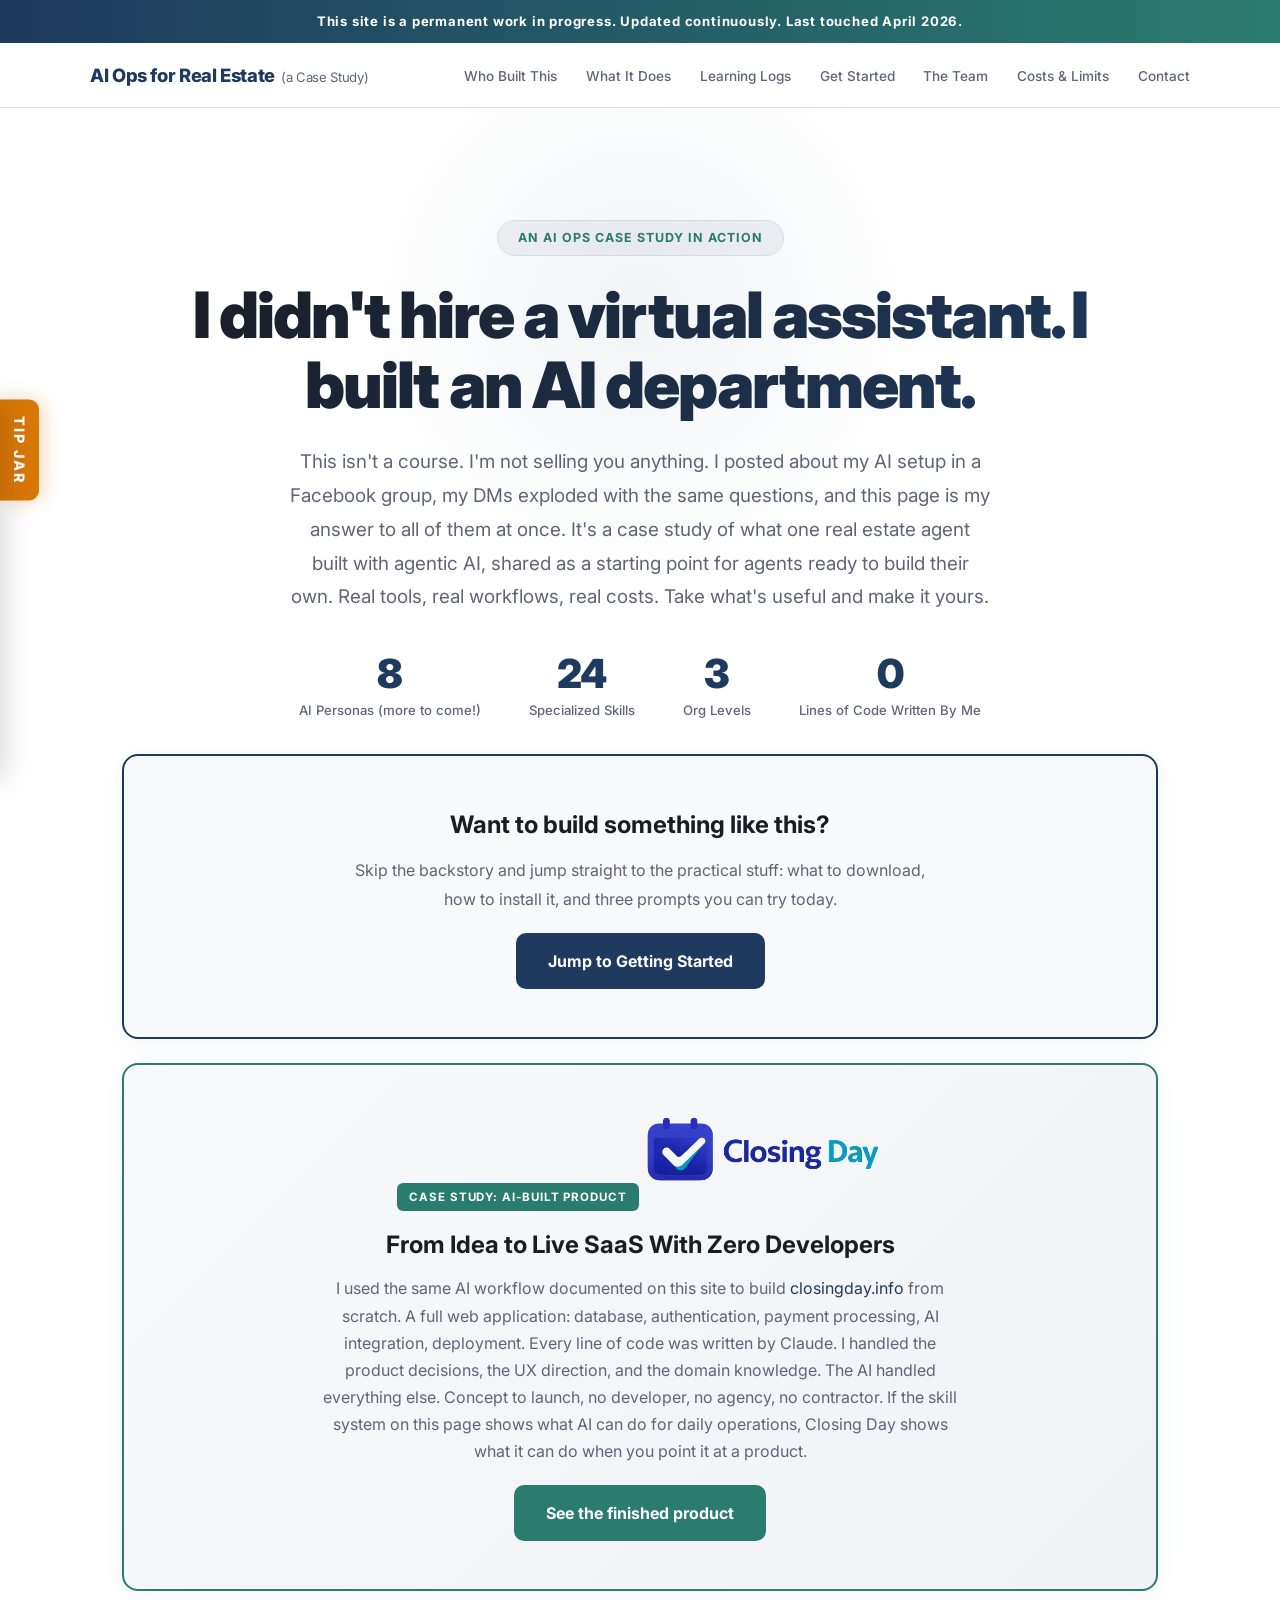
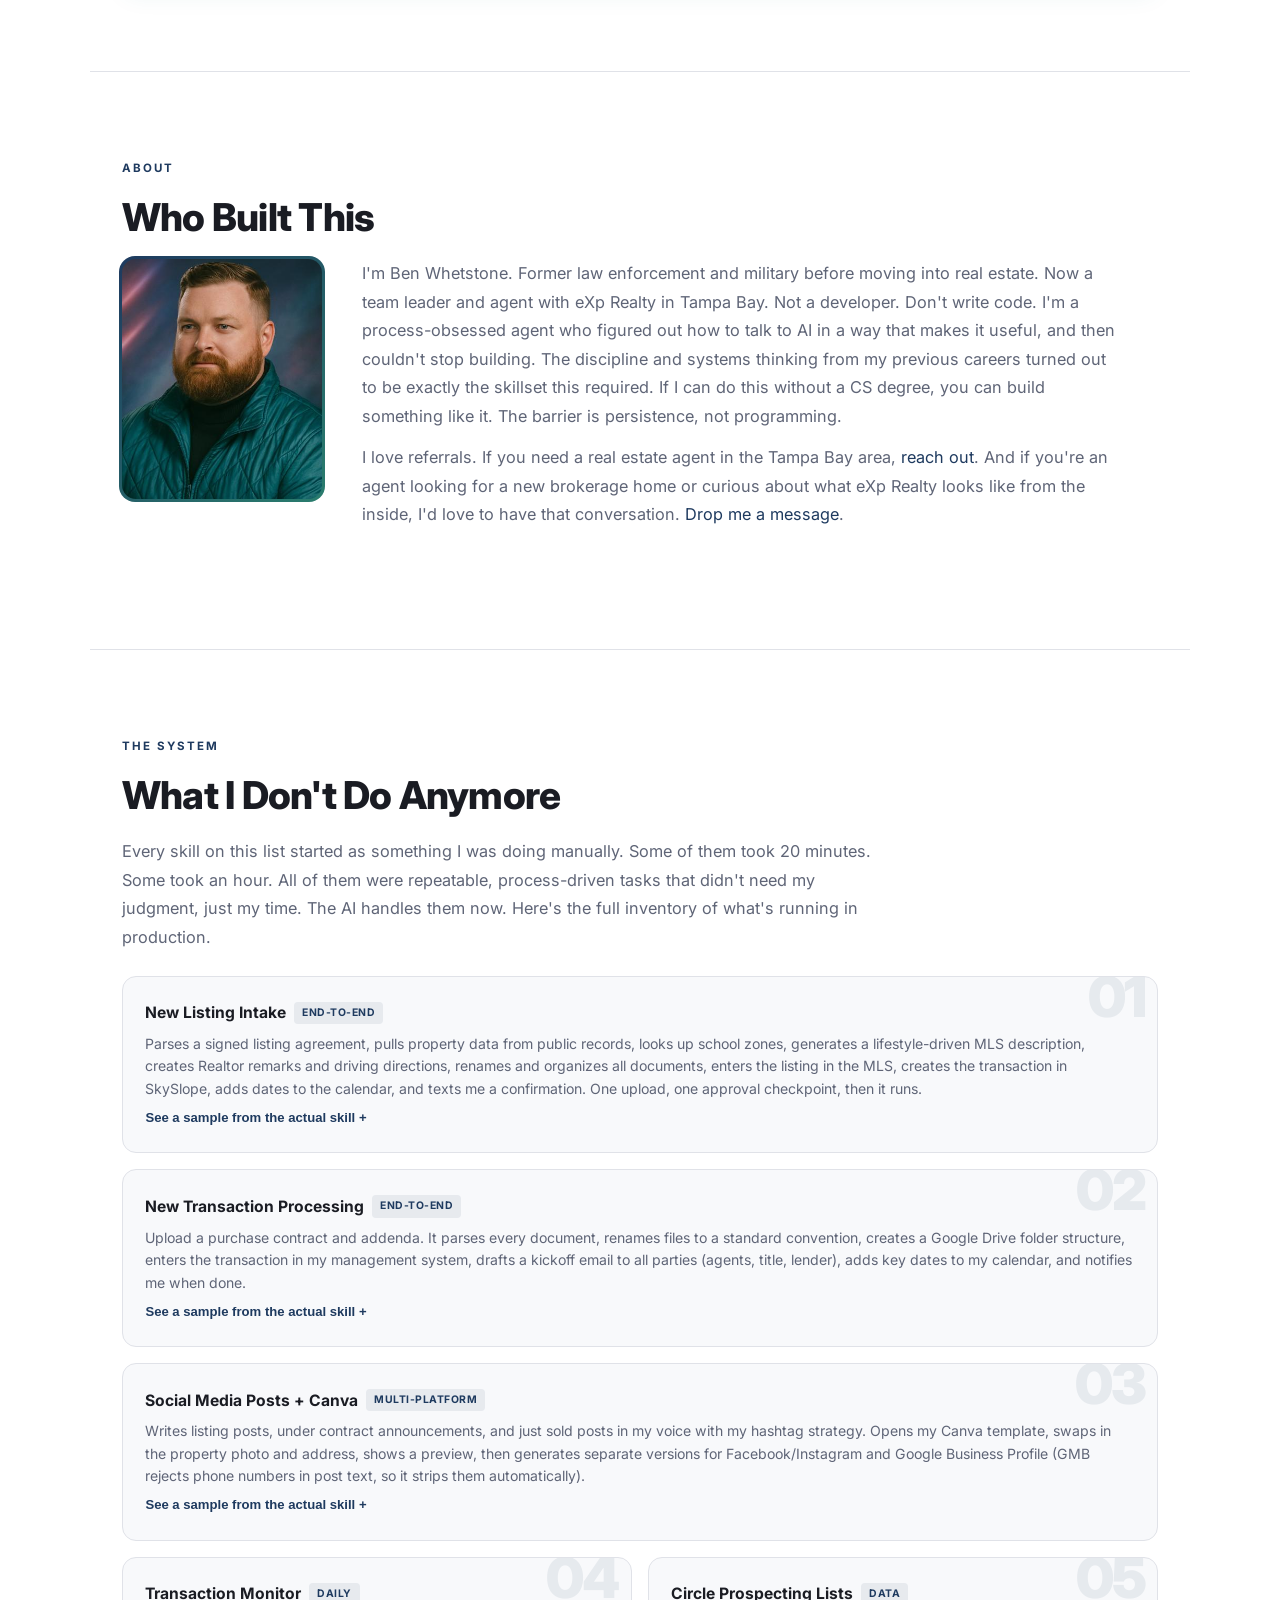
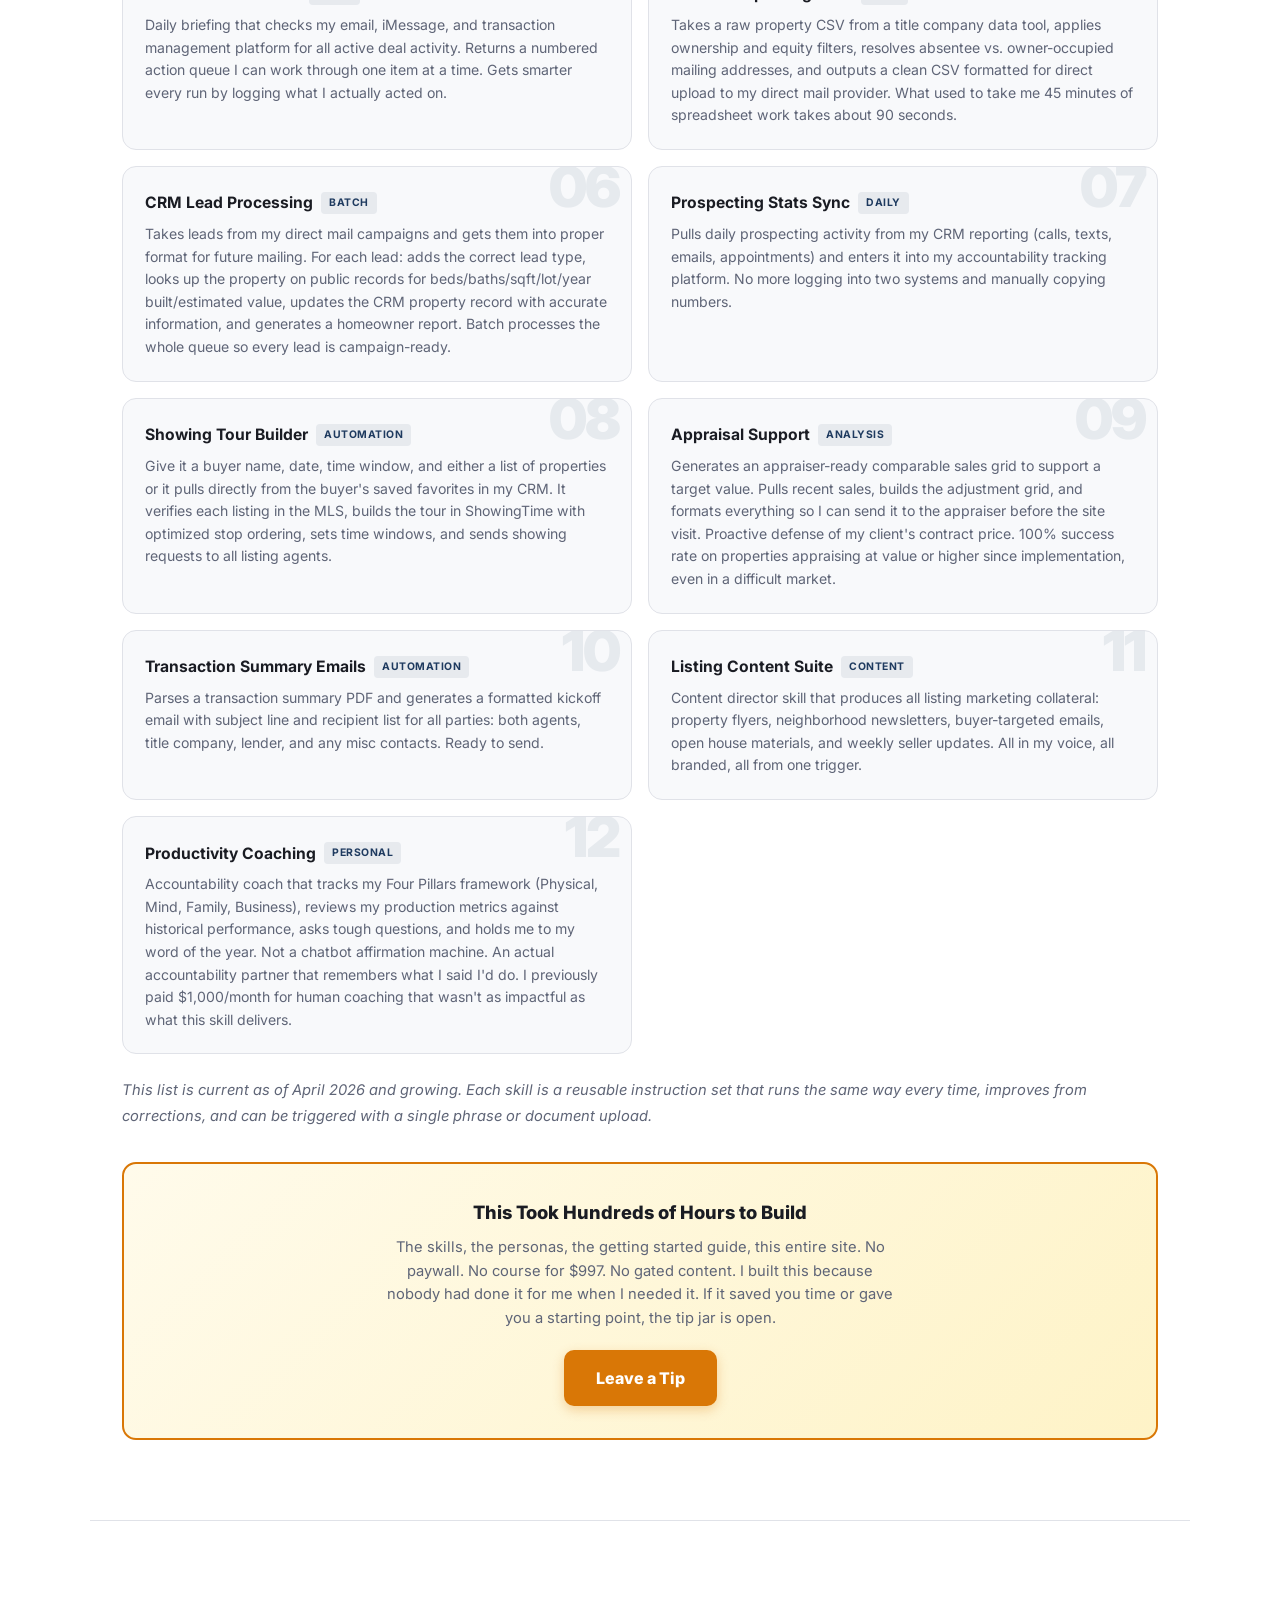
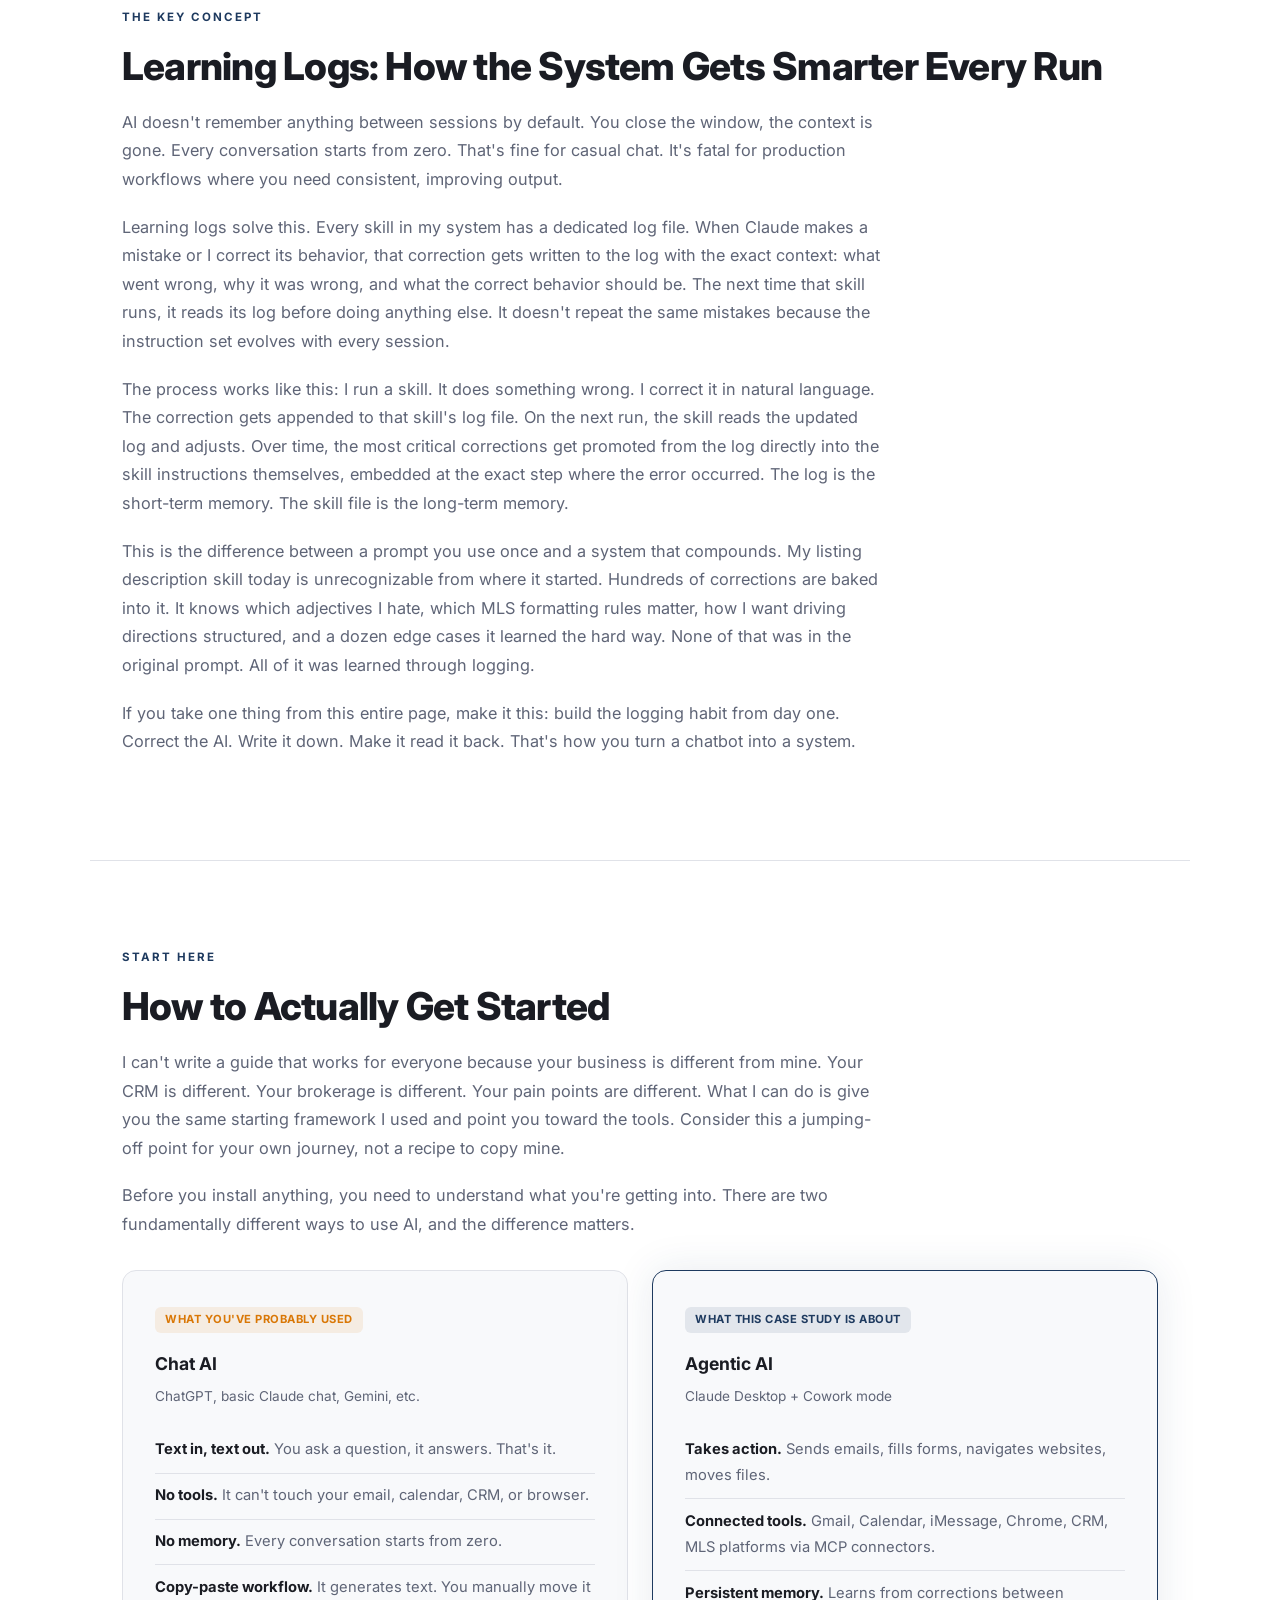
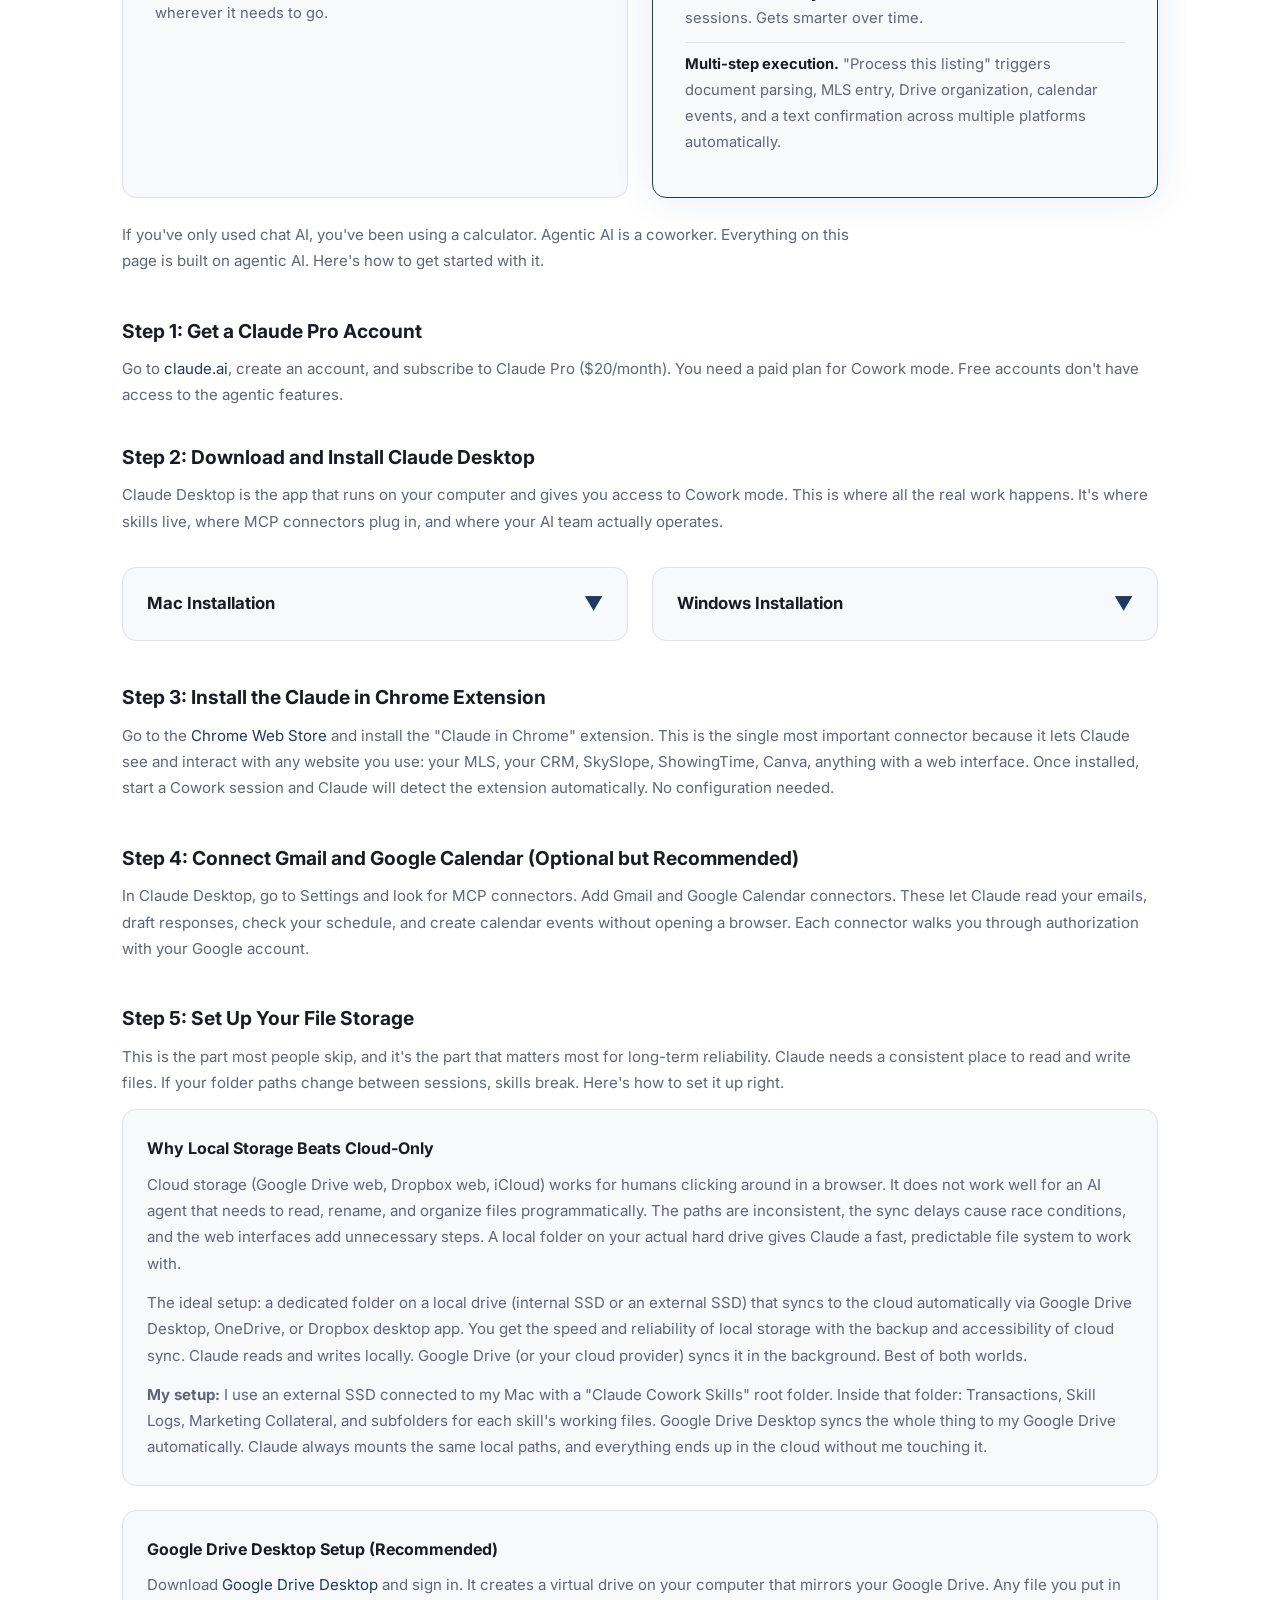
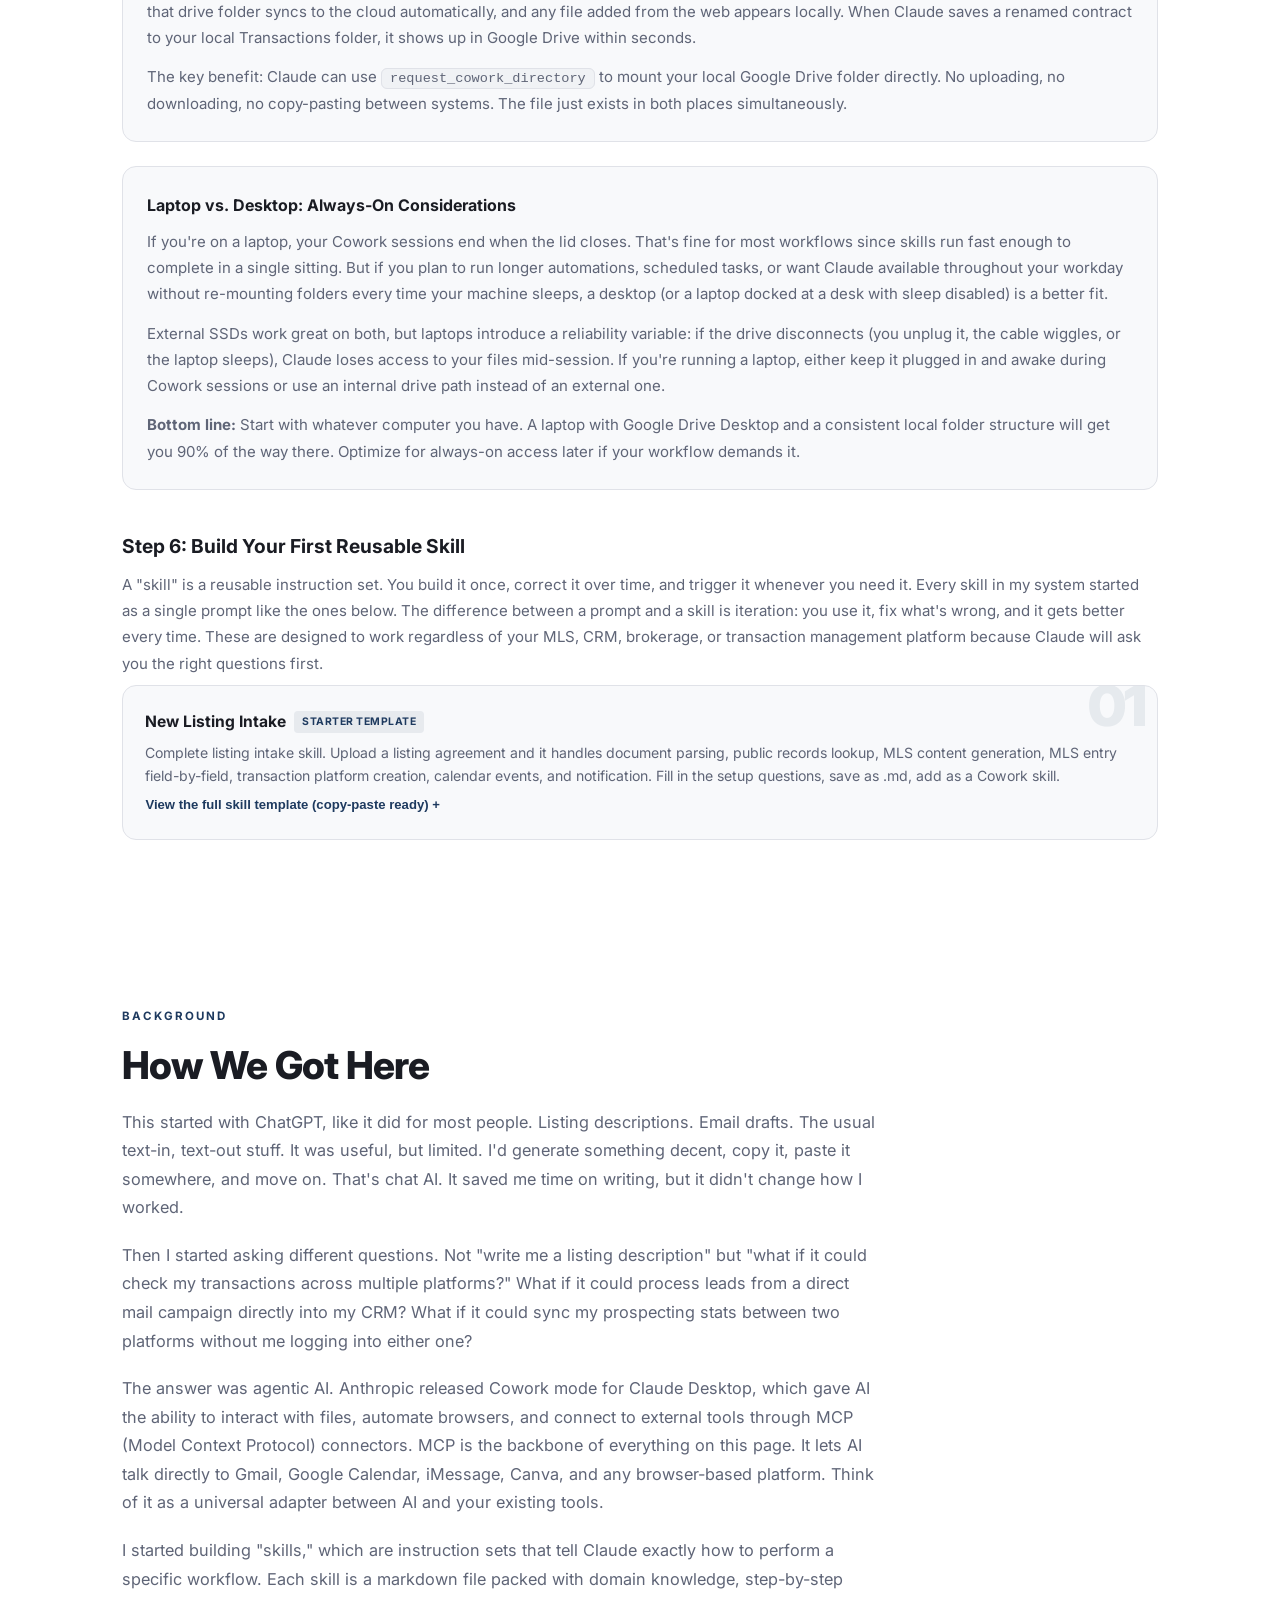
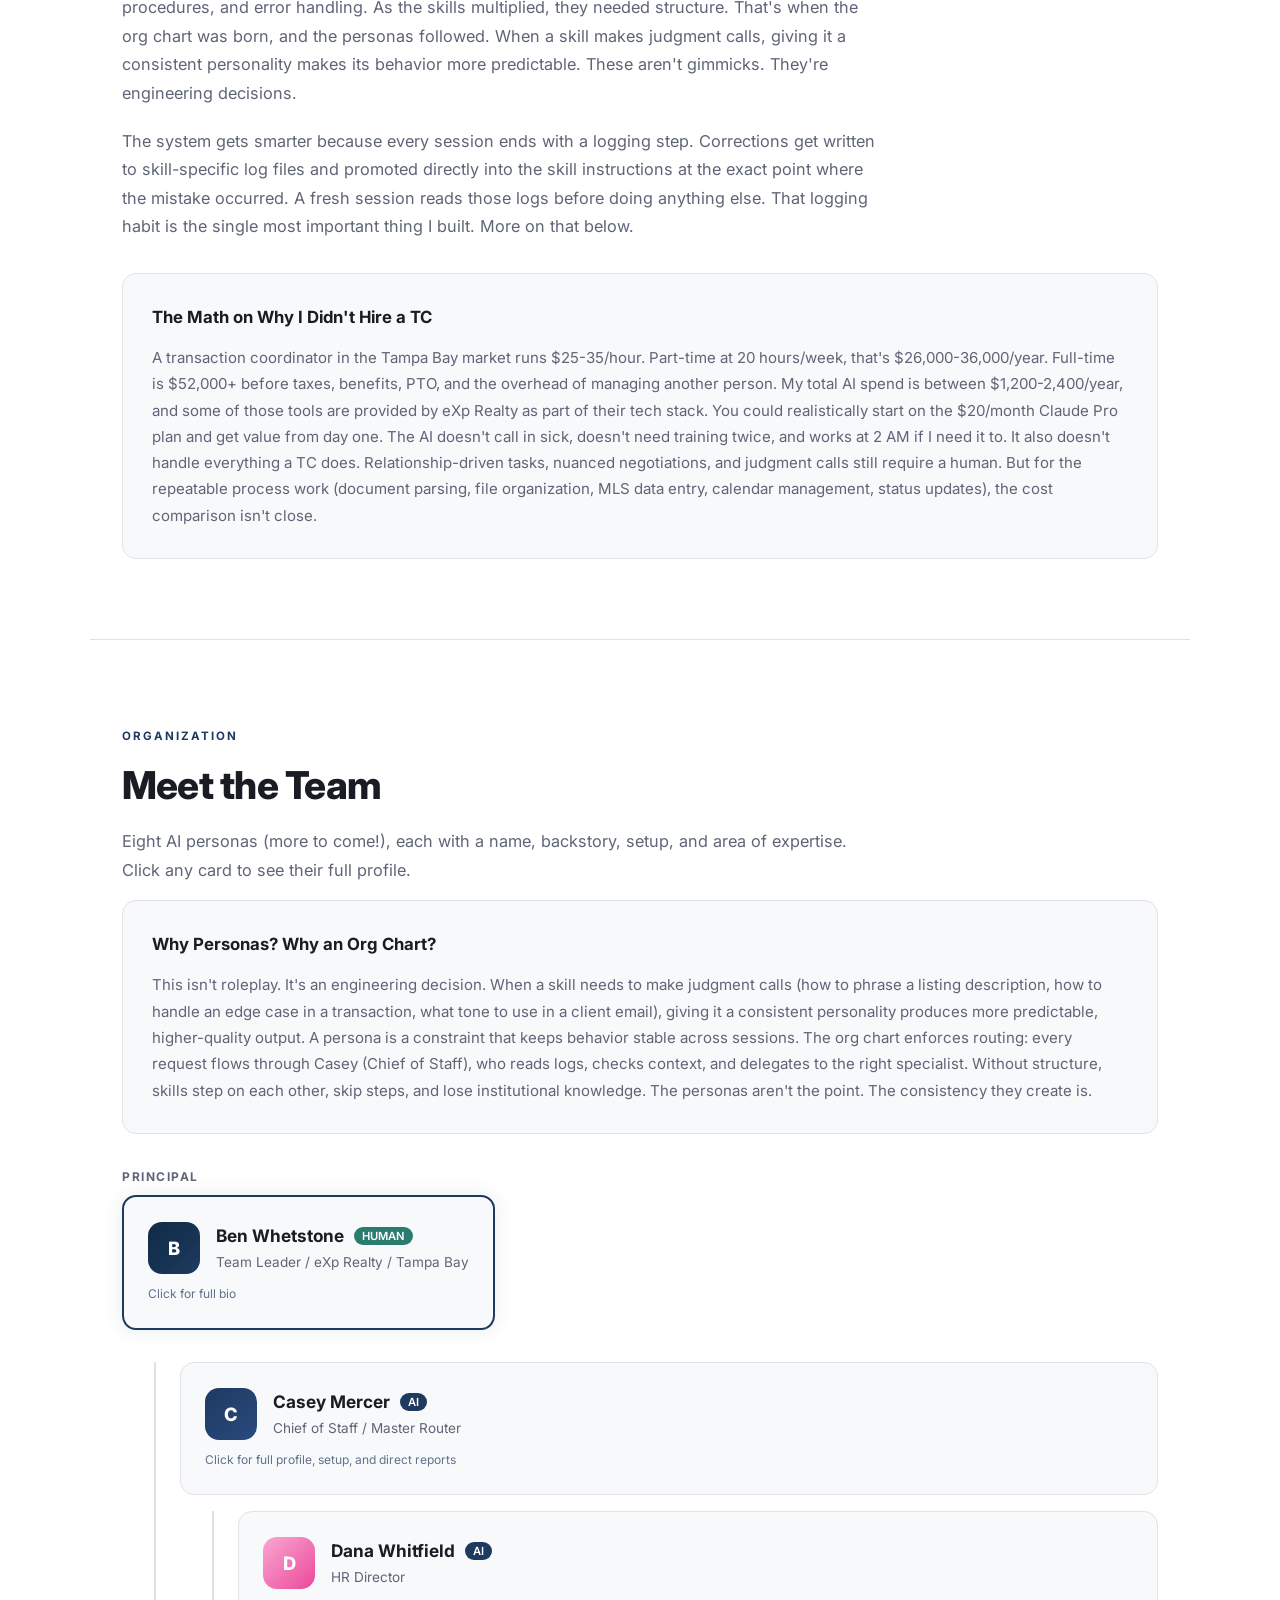
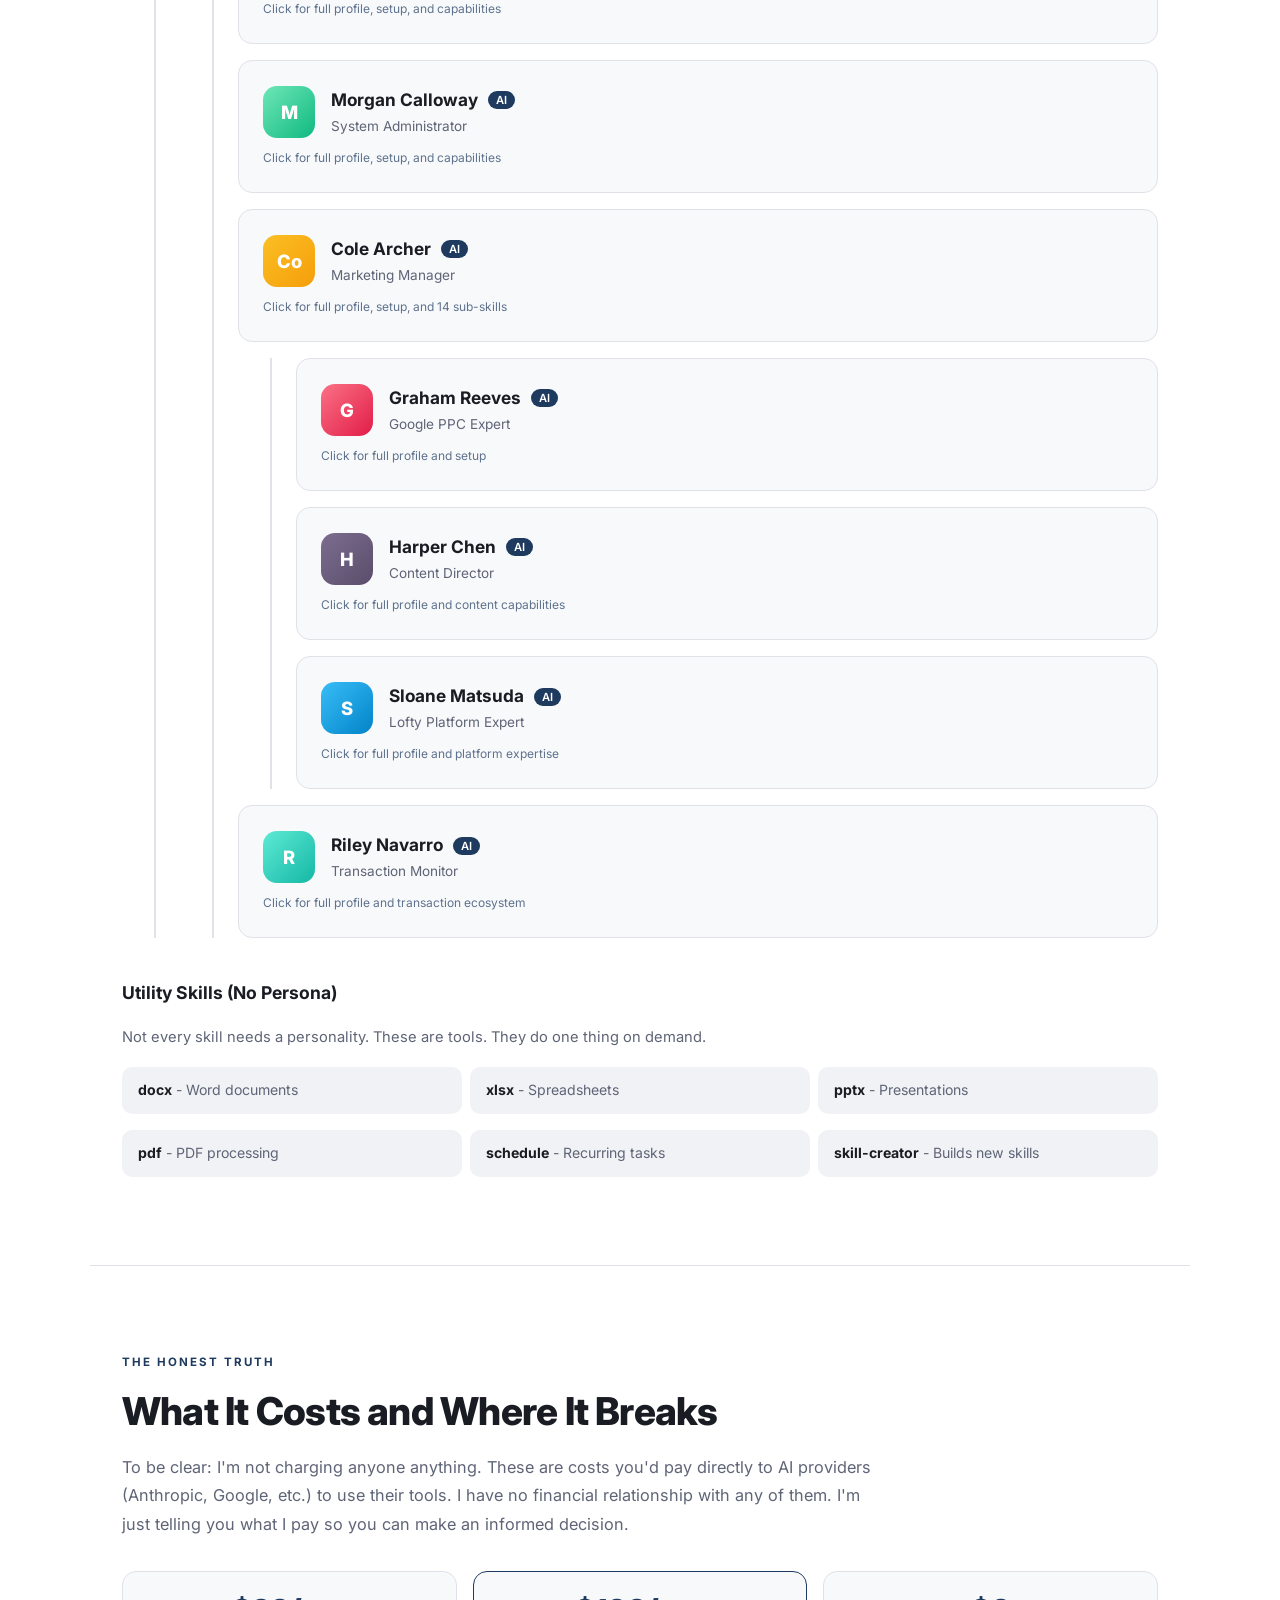
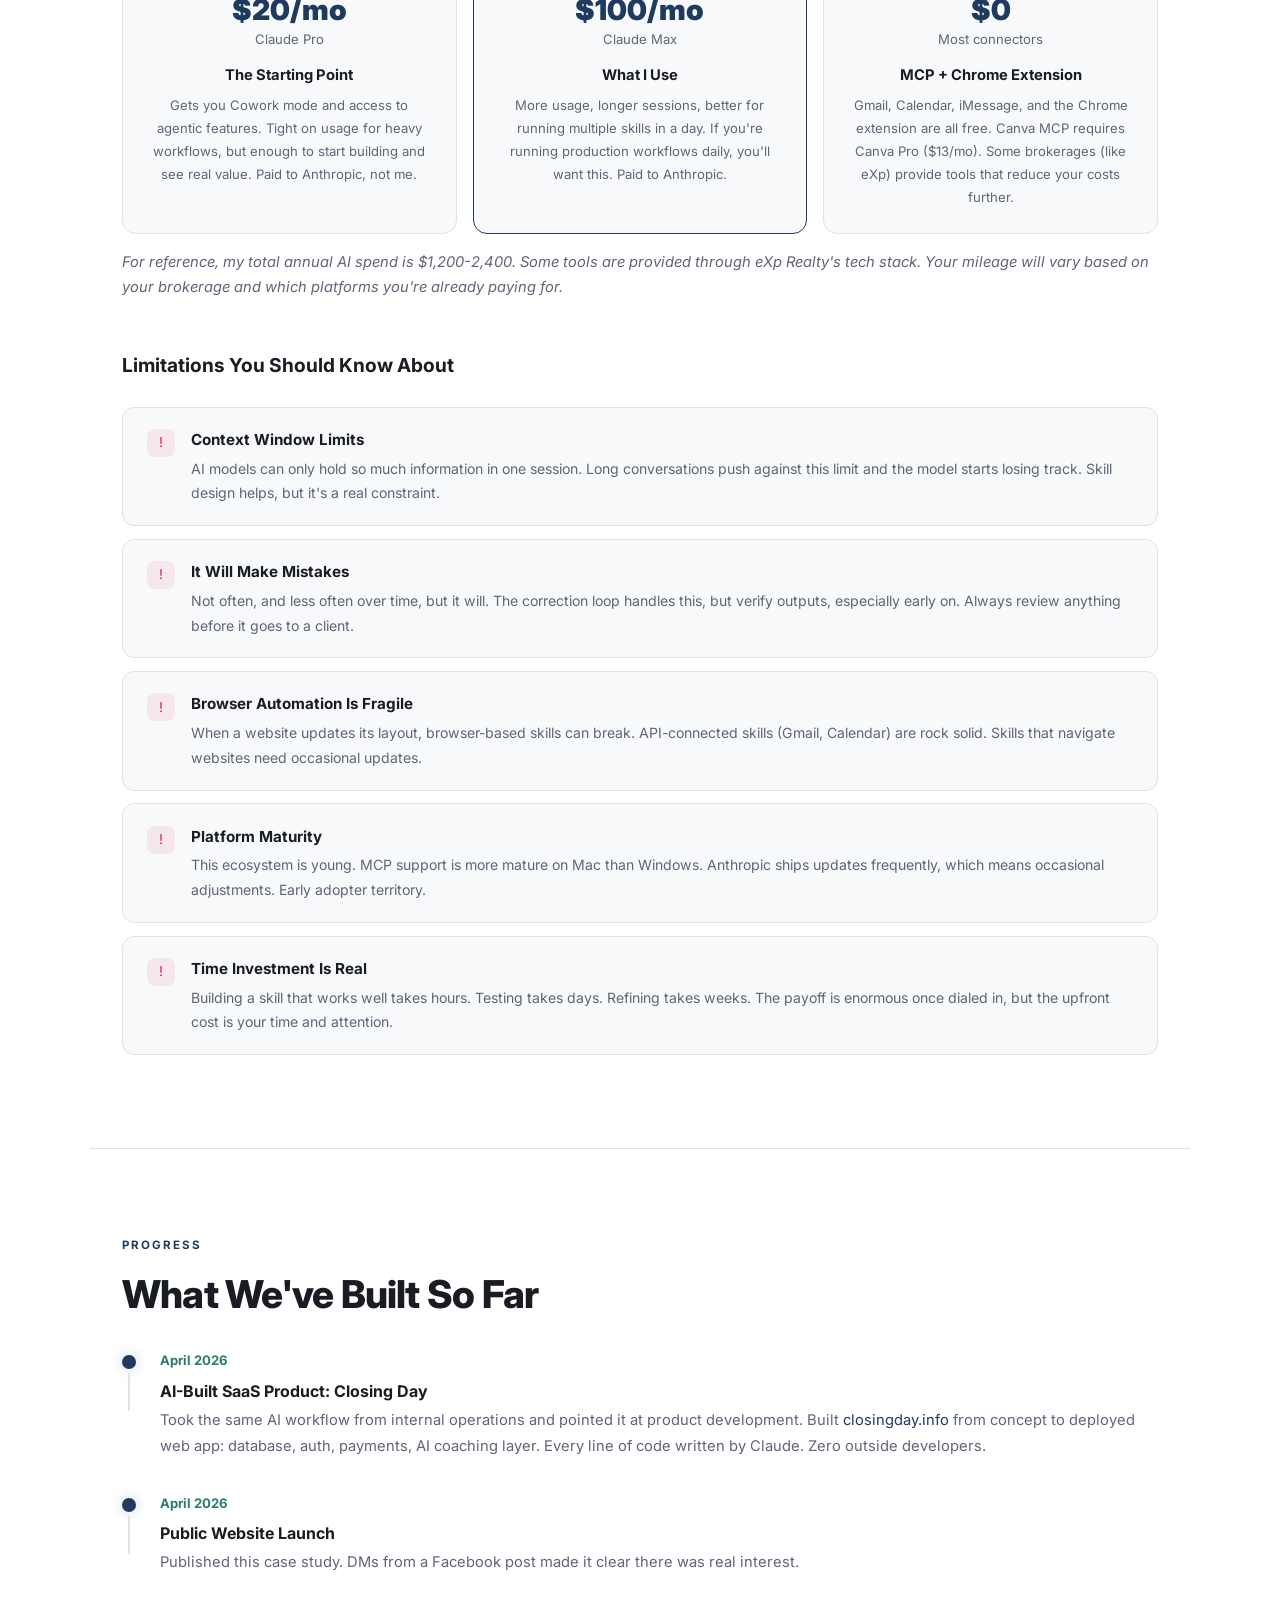
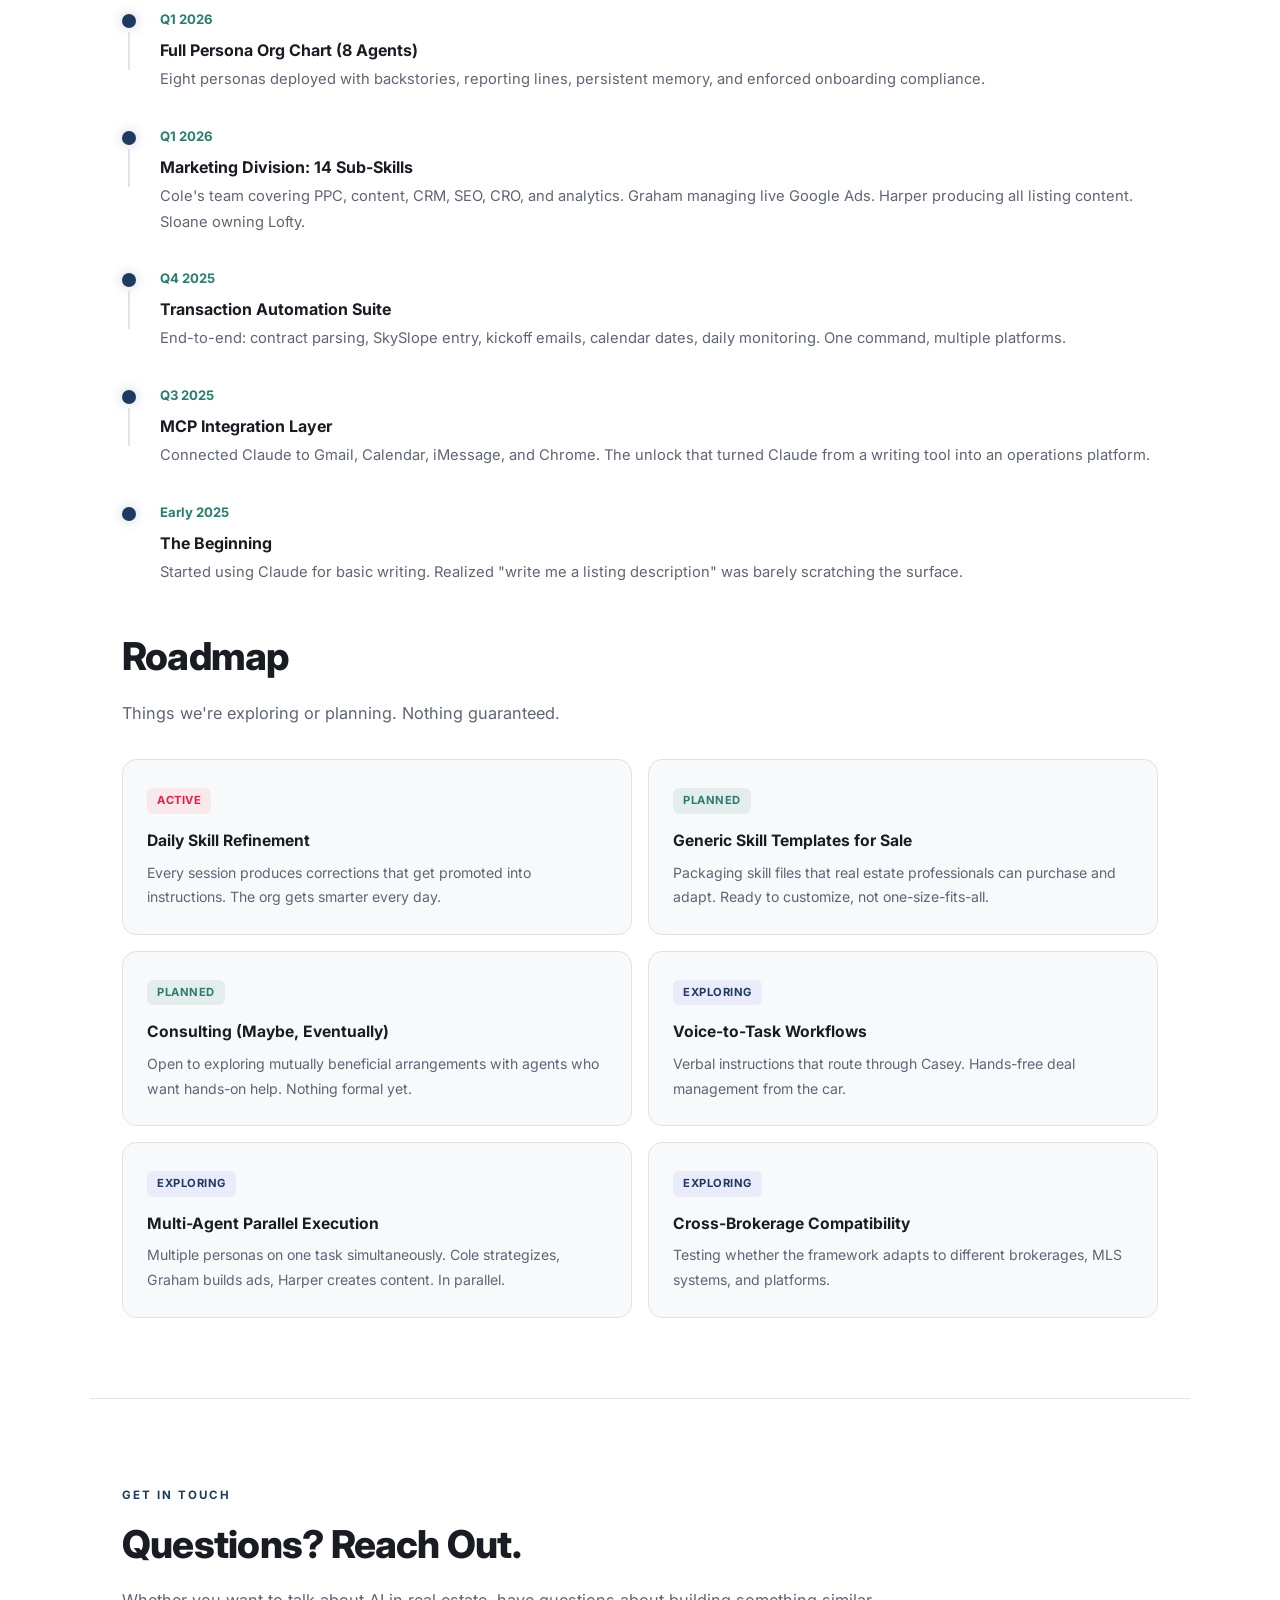
==== commit e48294d9: "Add Closing Day logo to featured project callout Logo image in hero callout section. SVG favicon als" ====
--- a/index.html
+++ b/index.html
@@ -562,6 +562,7 @@
     border-radius: 6px;
     margin-bottom: 0.8rem;
   }
+  .featured-project-logo { max-width: 240px; height: auto; margin-bottom: 1rem; }
   .featured-project h2 { margin-bottom: 0.6rem; }
   .featured-project p { color: var(--text-muted); font-size: 1rem; max-width: 640px; margin: 0 auto; line-height: 1.7; }
   .featured-project-btn {
@@ -931,6 +932,7 @@
 
   <div class="featured-project reveal">
     <span class="featured-label">Case Study: AI-Built Product</span>
+    <img src="closingday-logo.png" alt="Closing Day" class="featured-project-logo">
     <h2>From Idea to Live SaaS With Zero Developers</h2>
     <p>I used the same AI workflow documented on this site to build <a href="https://closingday.info" target="_blank">closingday.info</a> from scratch. A full web application: database, authentication, payment processing, AI integration, deployment. Every line of code was written by Claude. I handled the product decisions, the UX direction, and the domain knowledge. The AI handled everything else. Concept to launch, no developer, no agency, no contractor. If the skill system on this page shows what AI can do for daily operations, Closing Day shows what it can do when you point it at a product.</p>
     <a href="https://closingday.info" target="_blank" class="featured-project-btn">See the finished product</a>
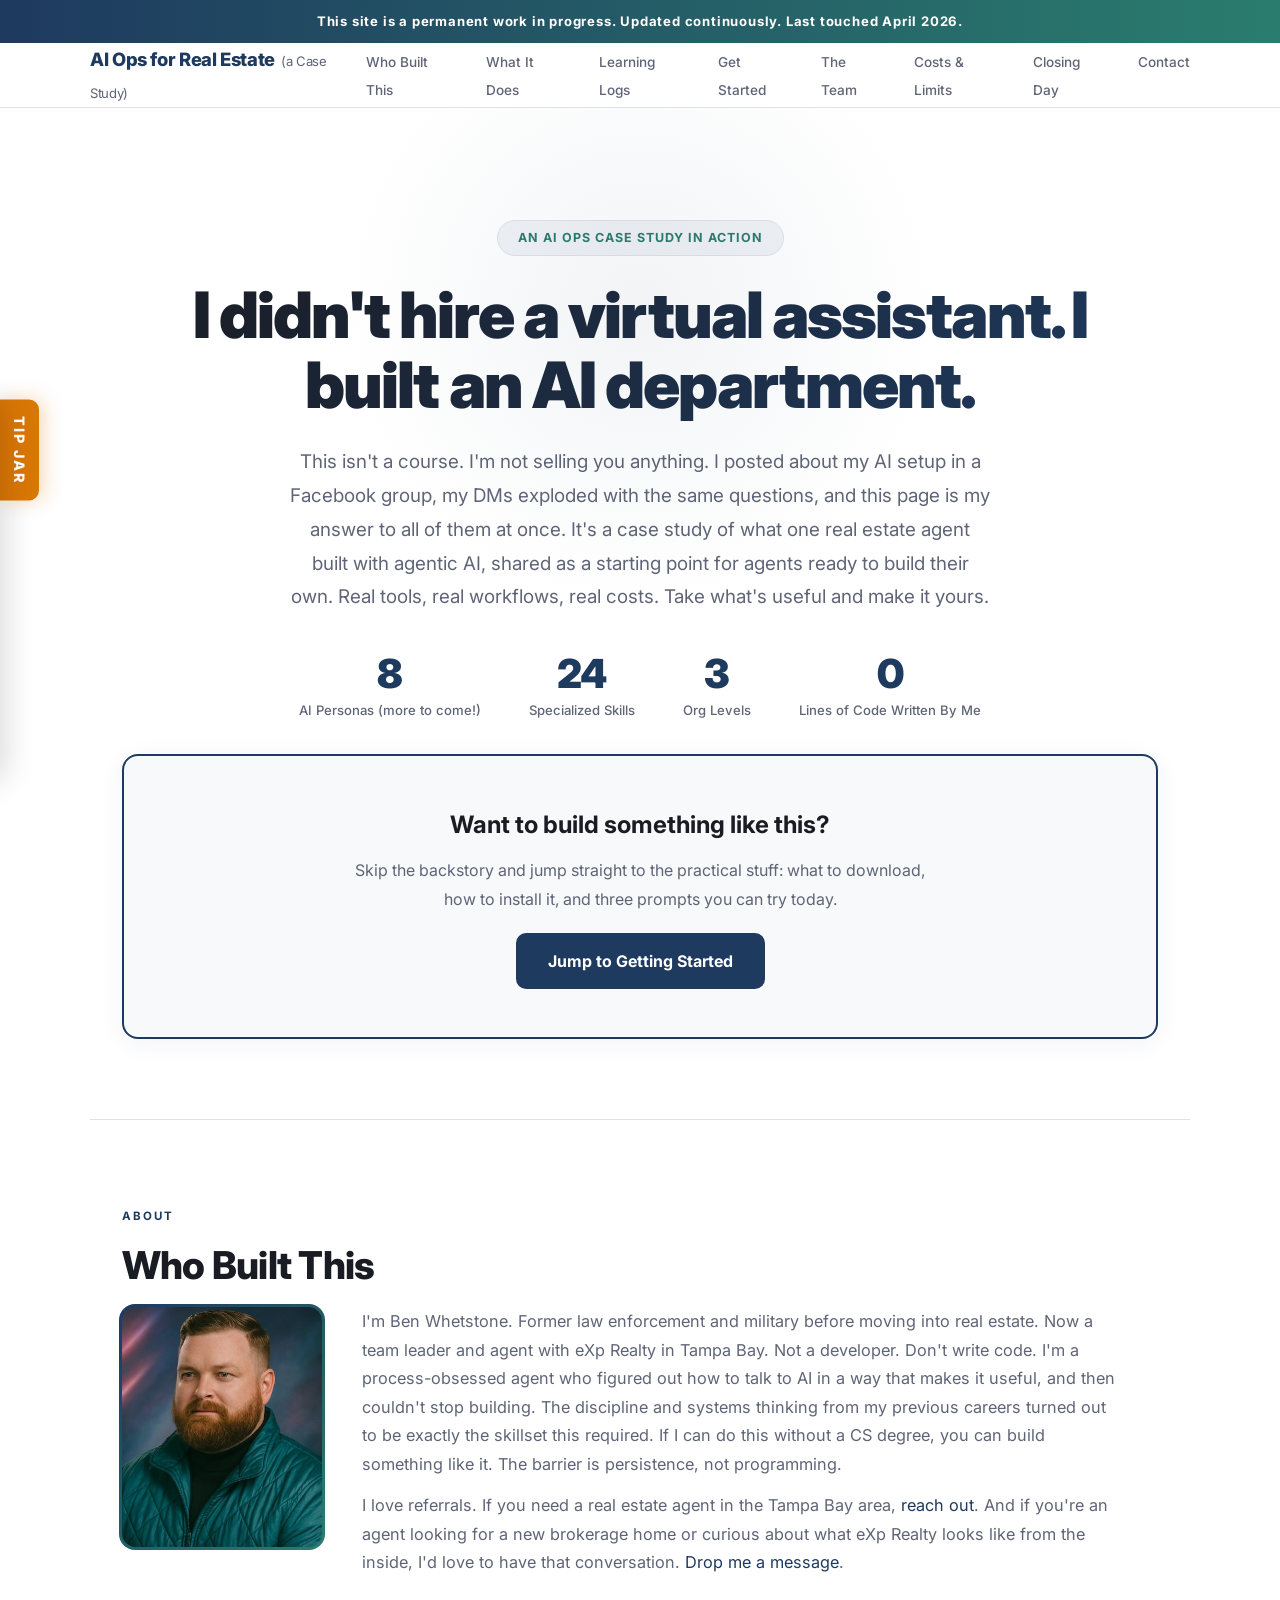
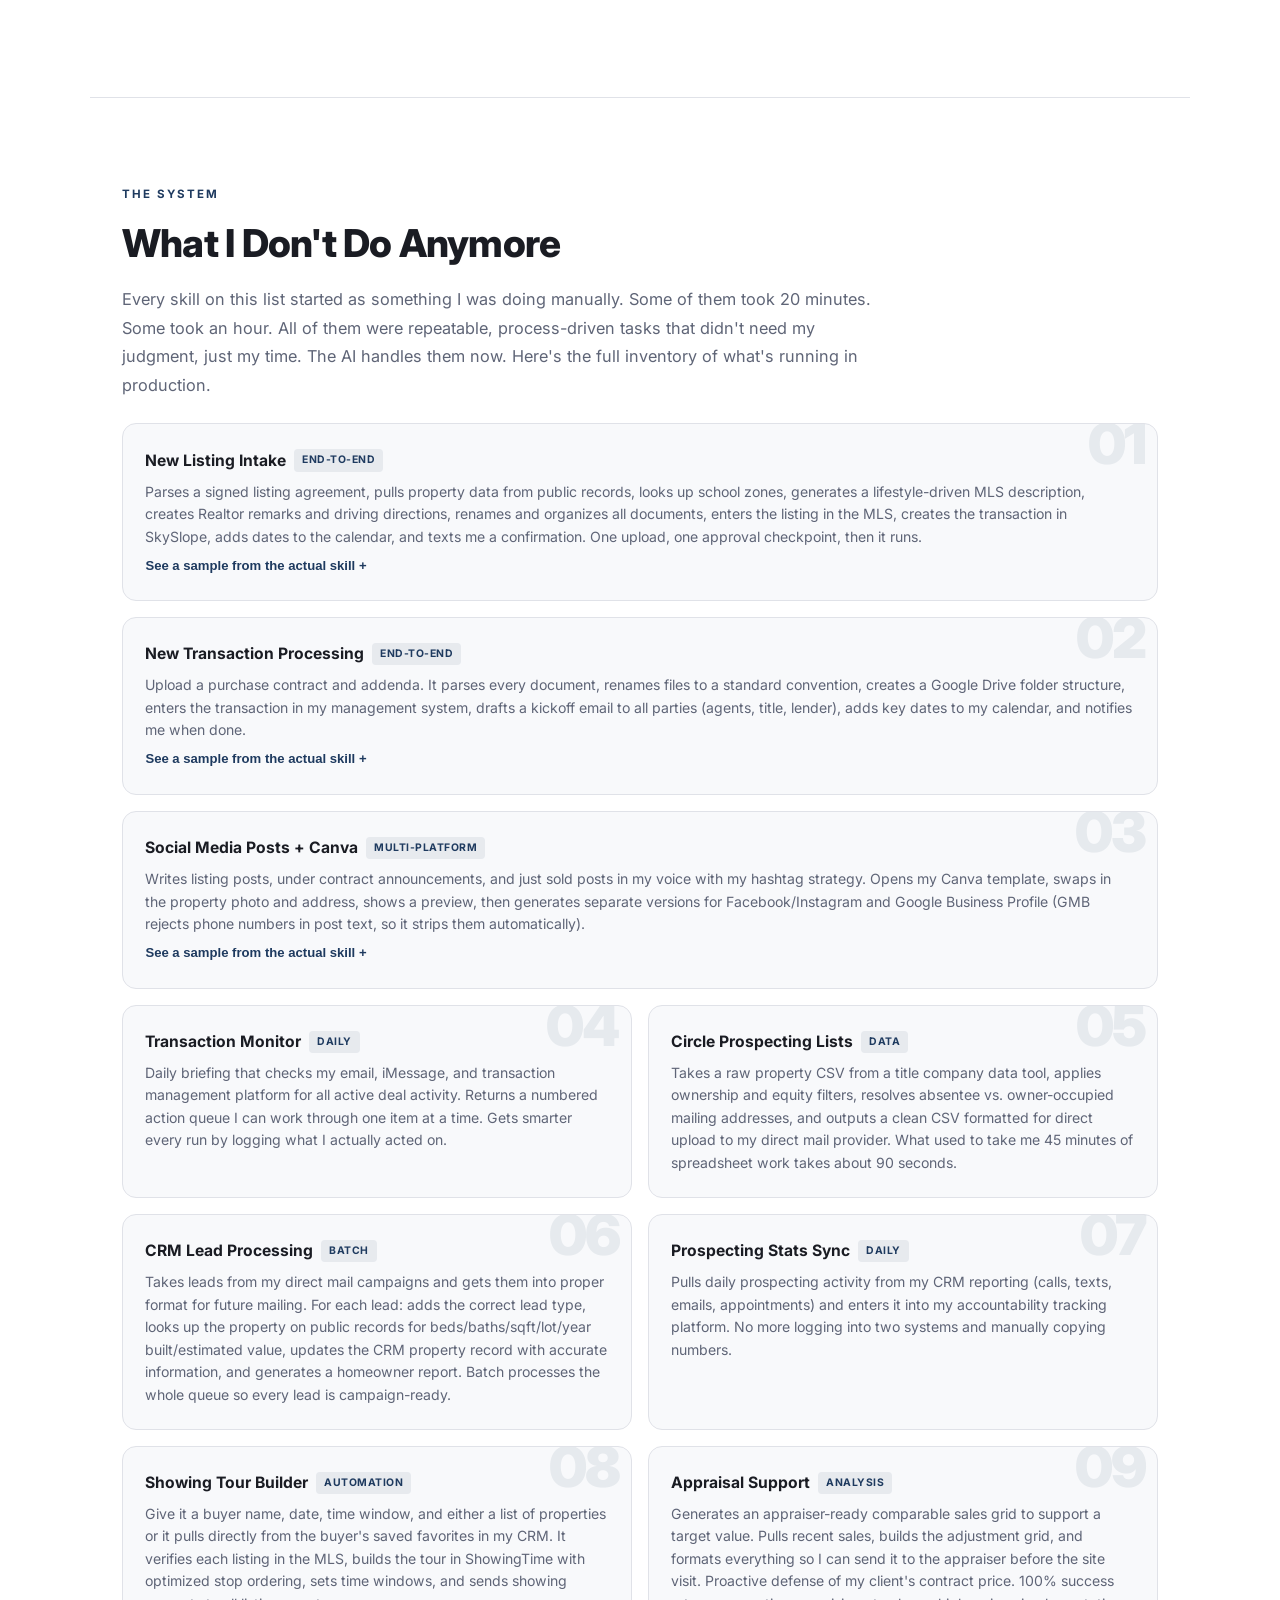
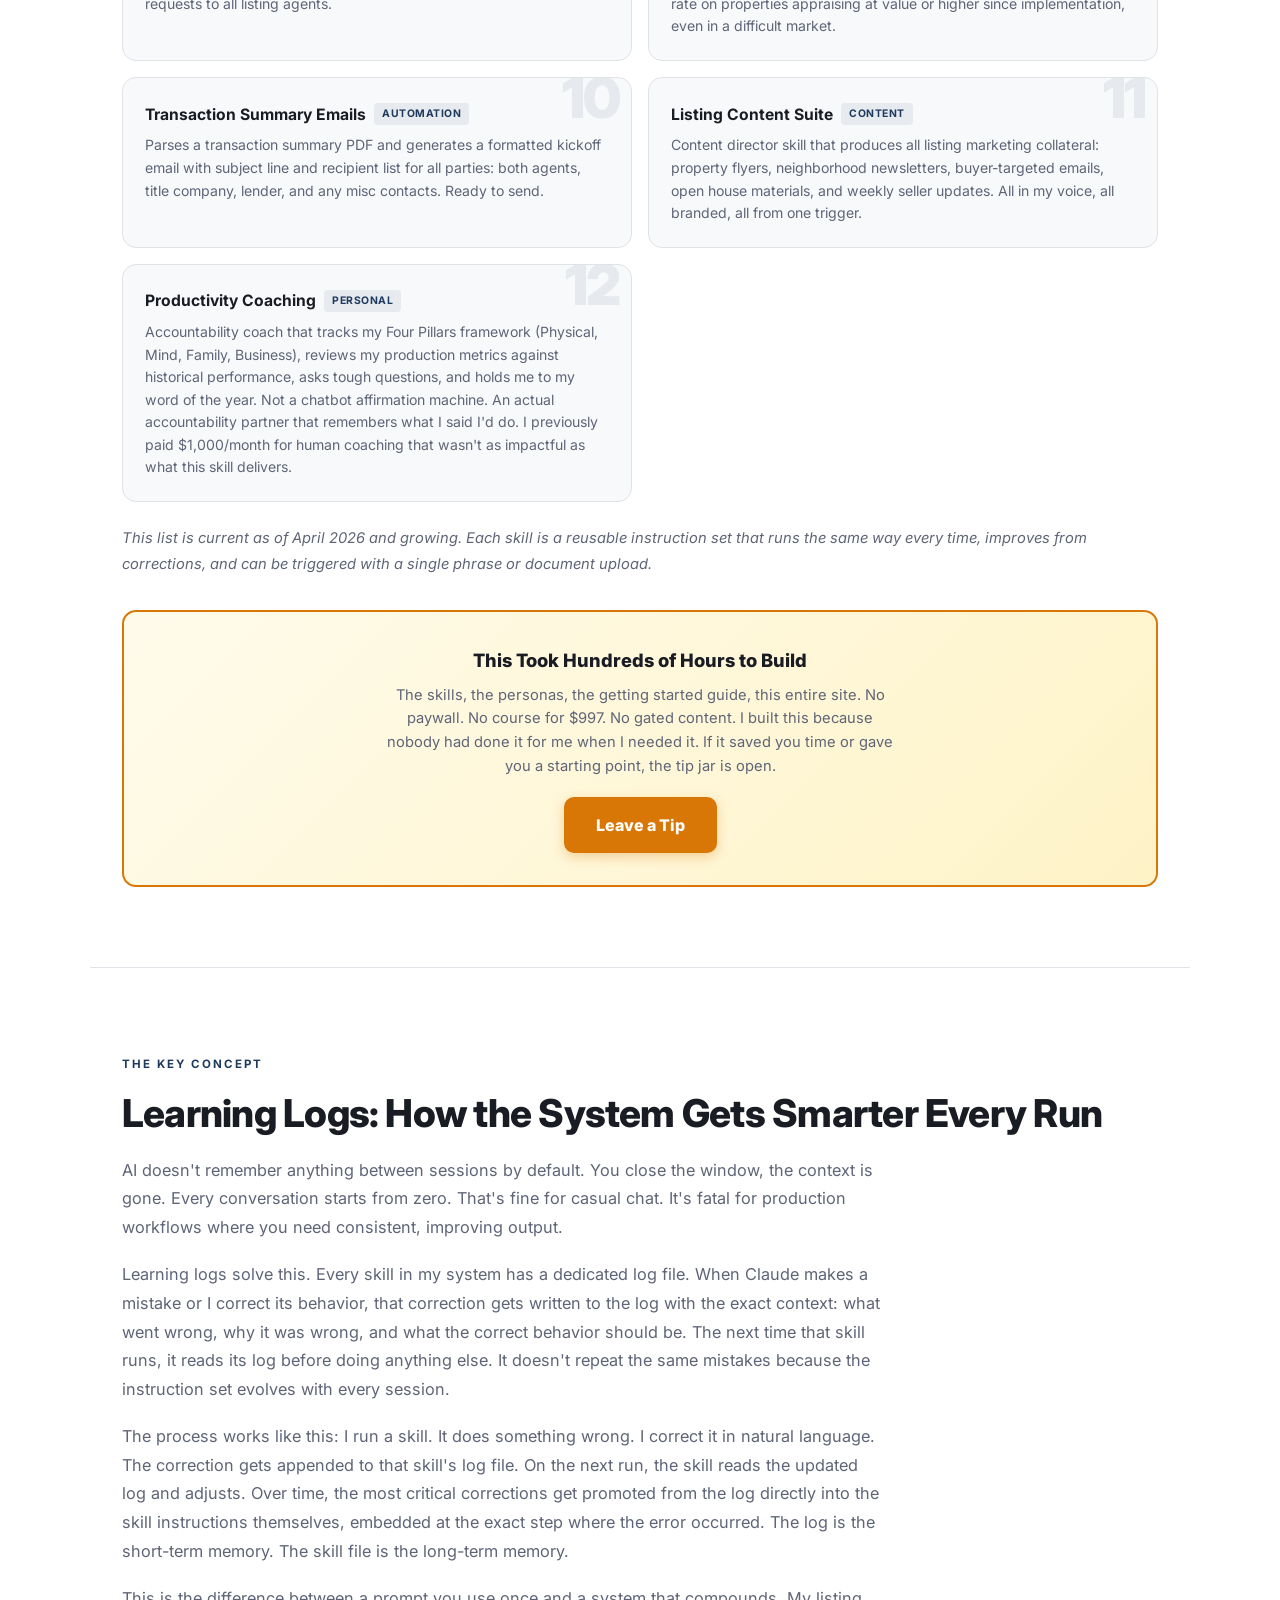
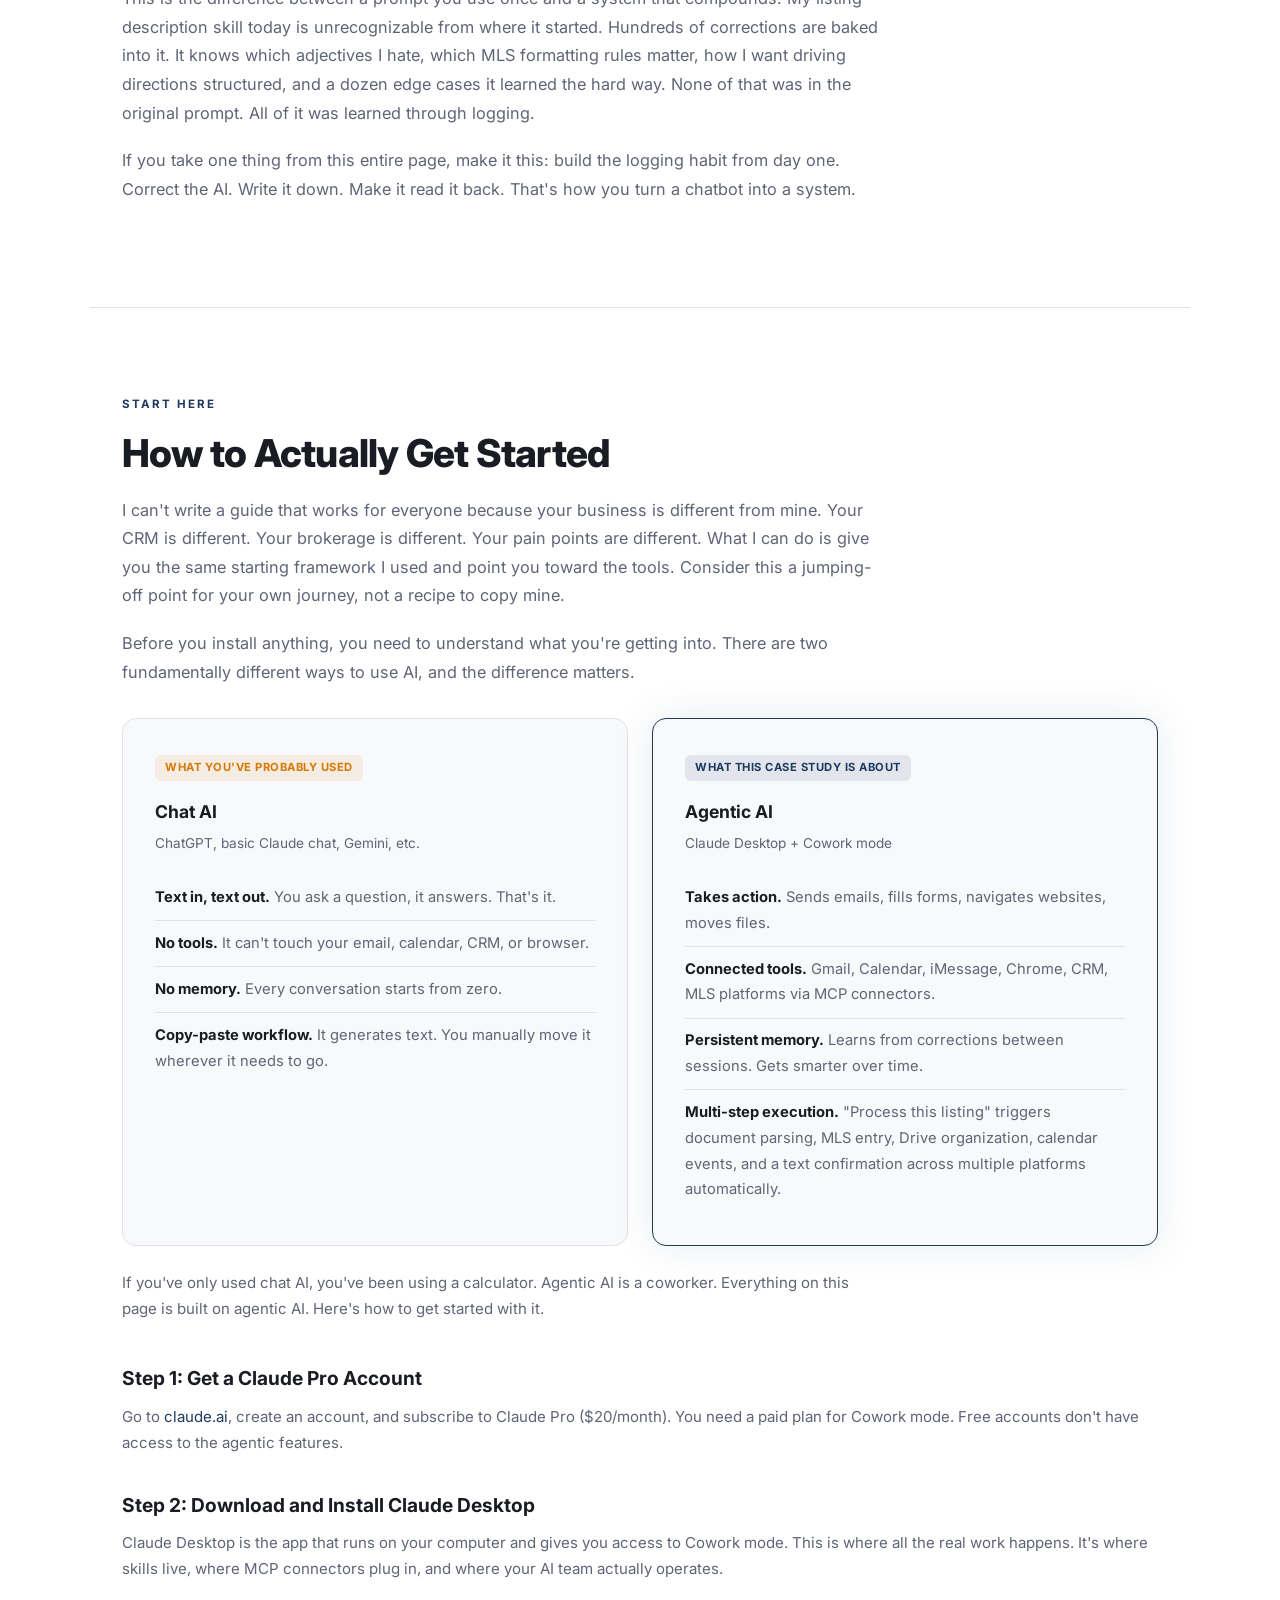
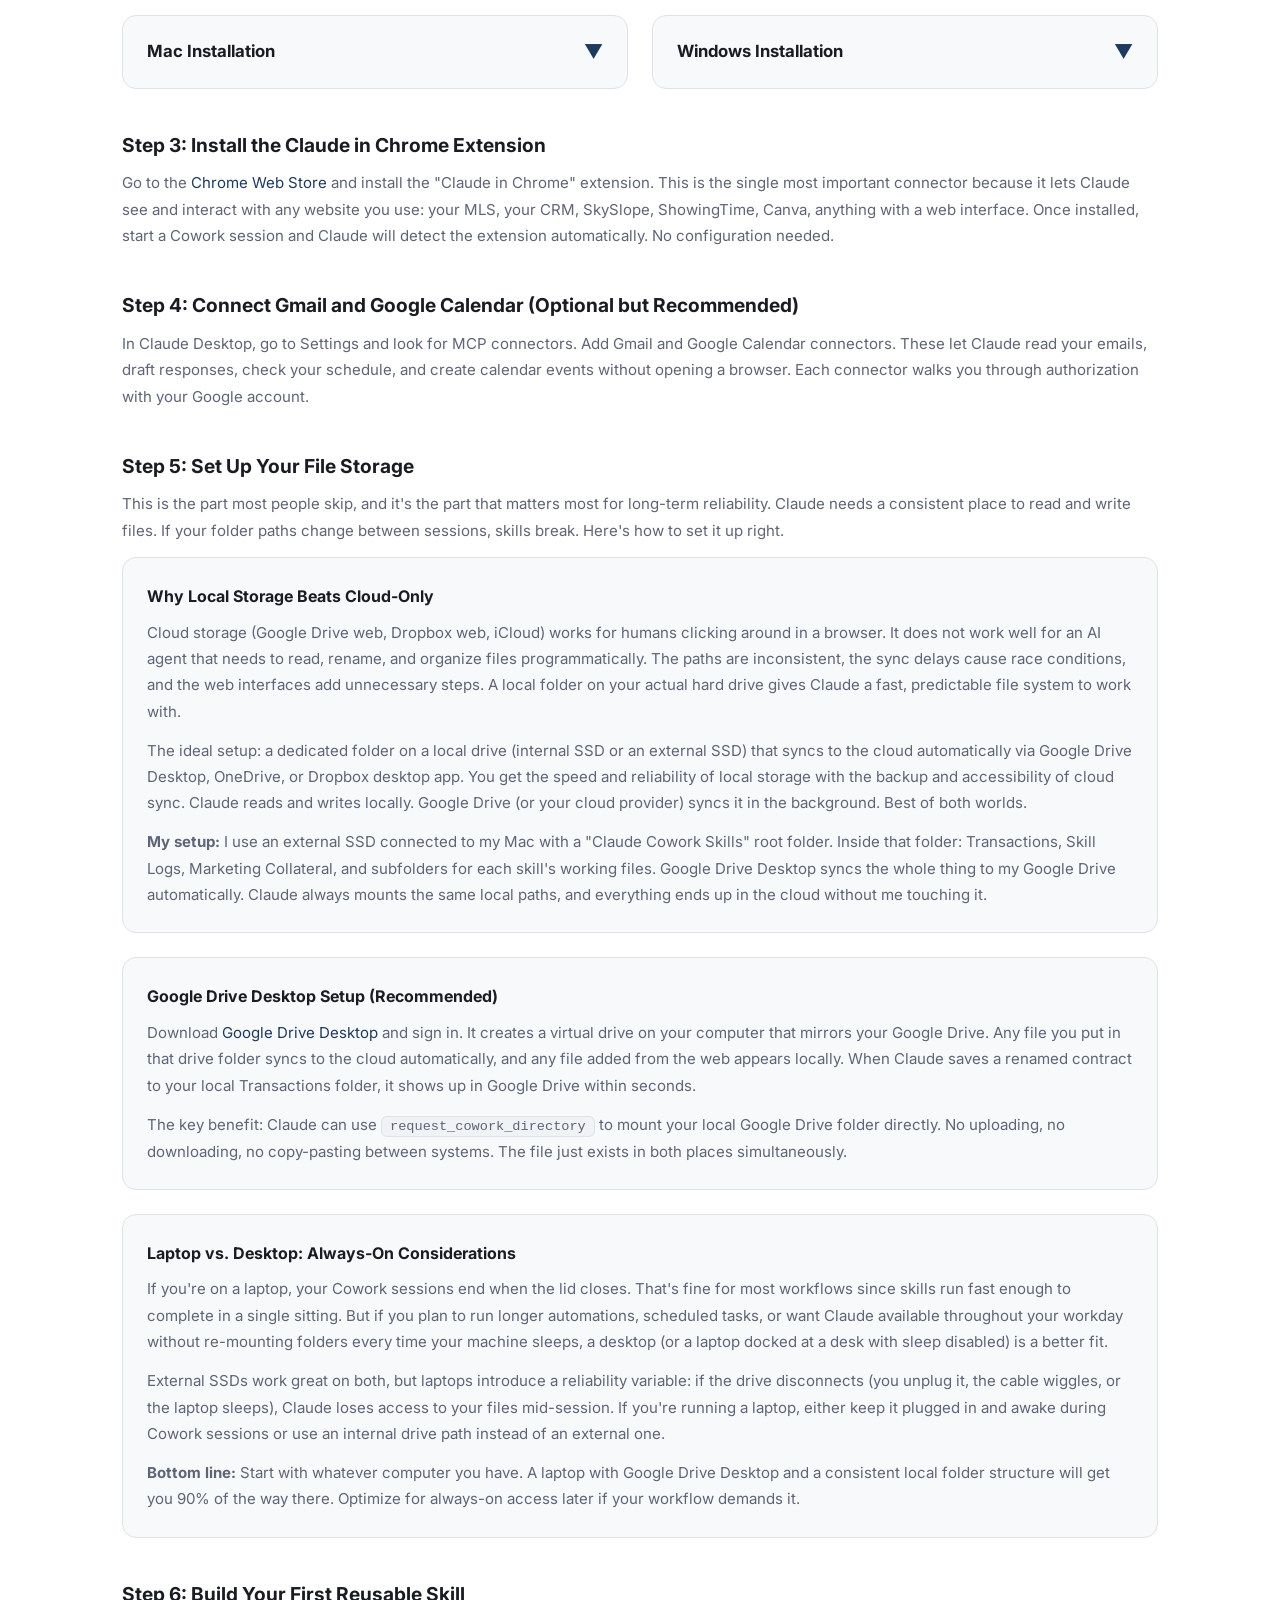
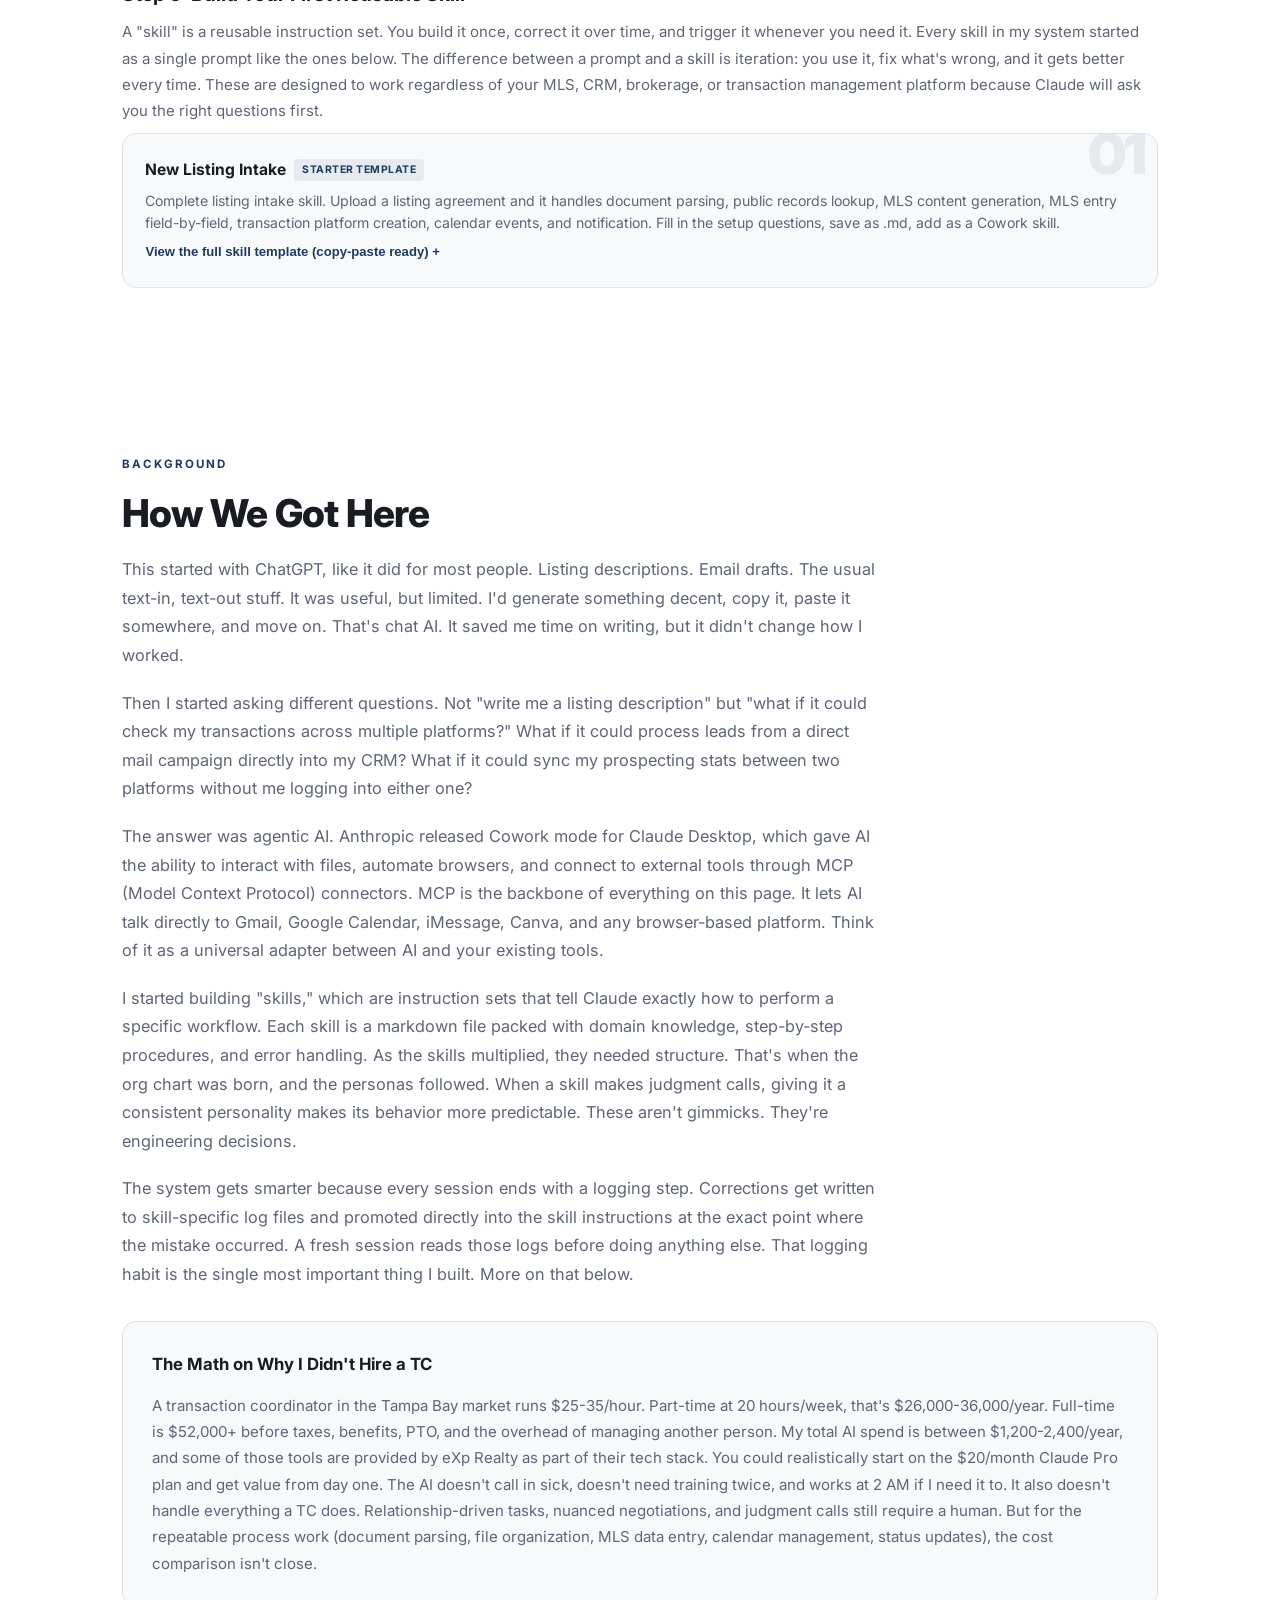
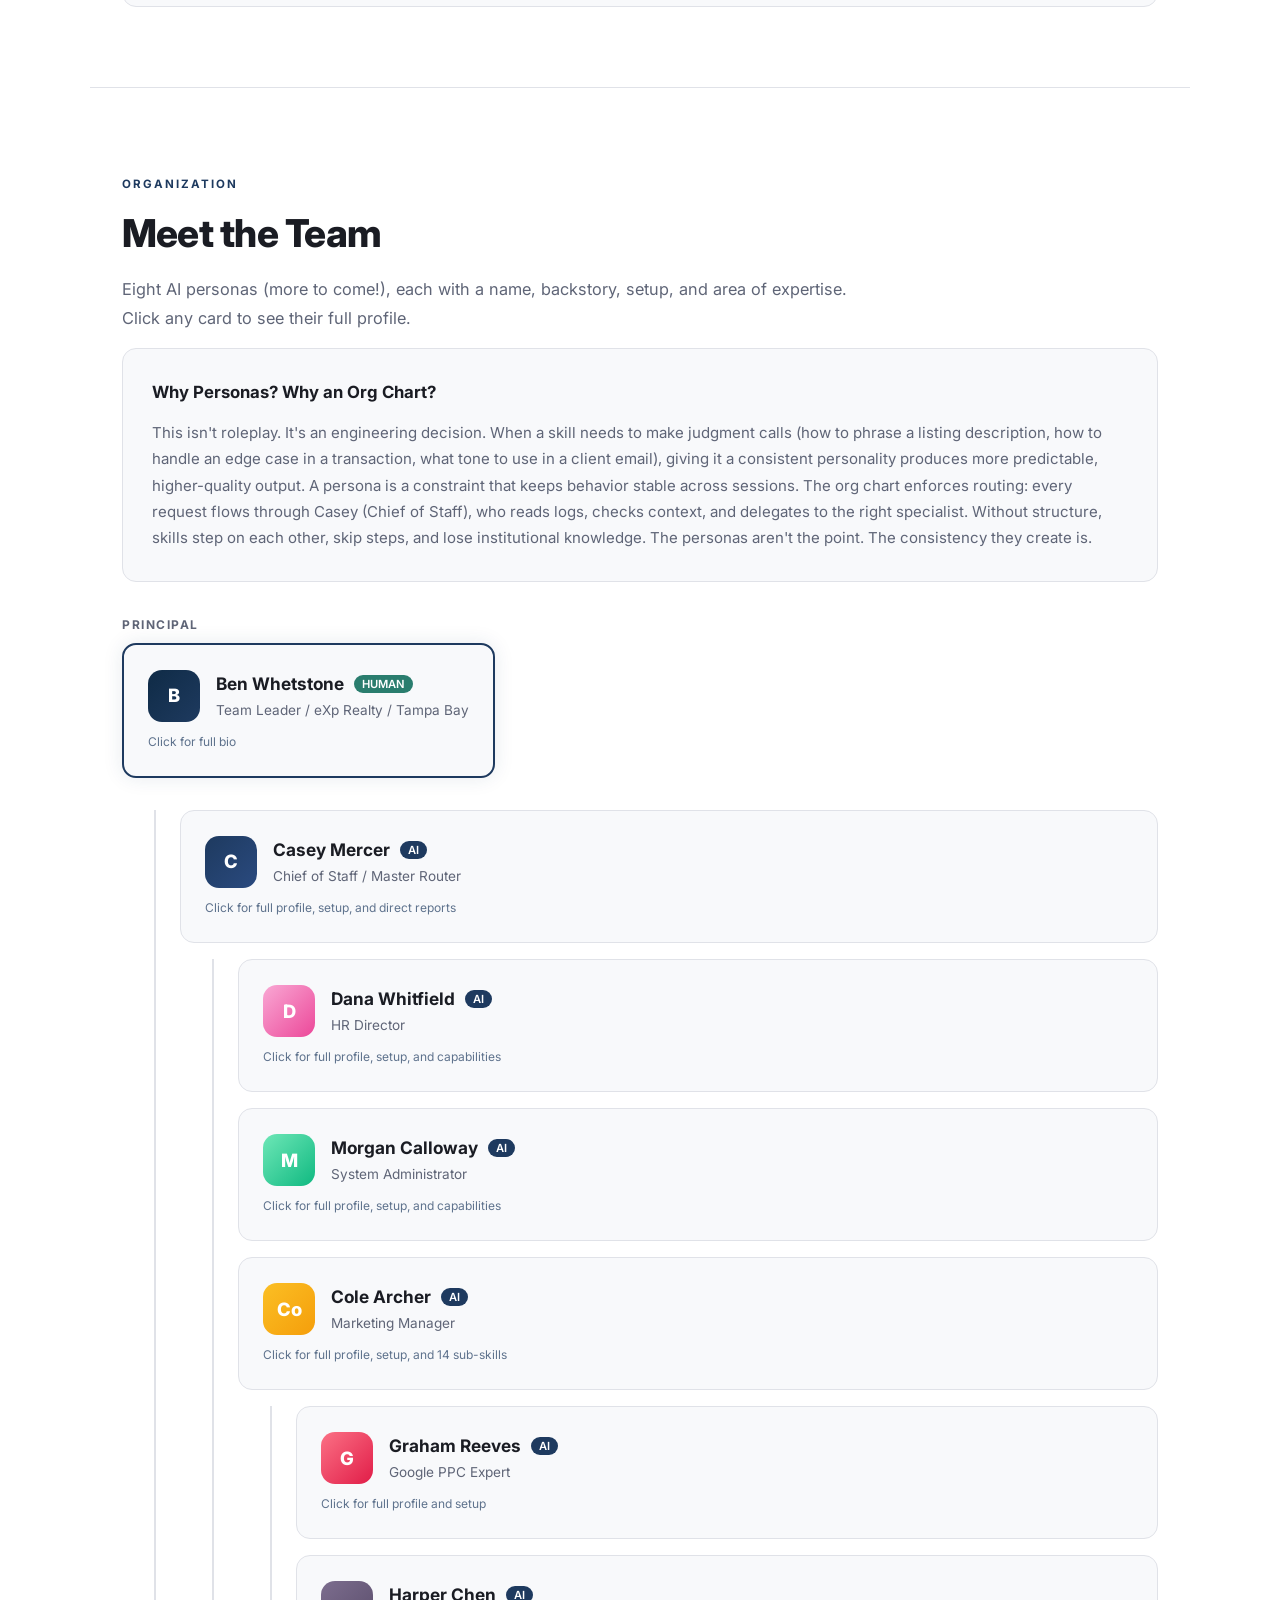
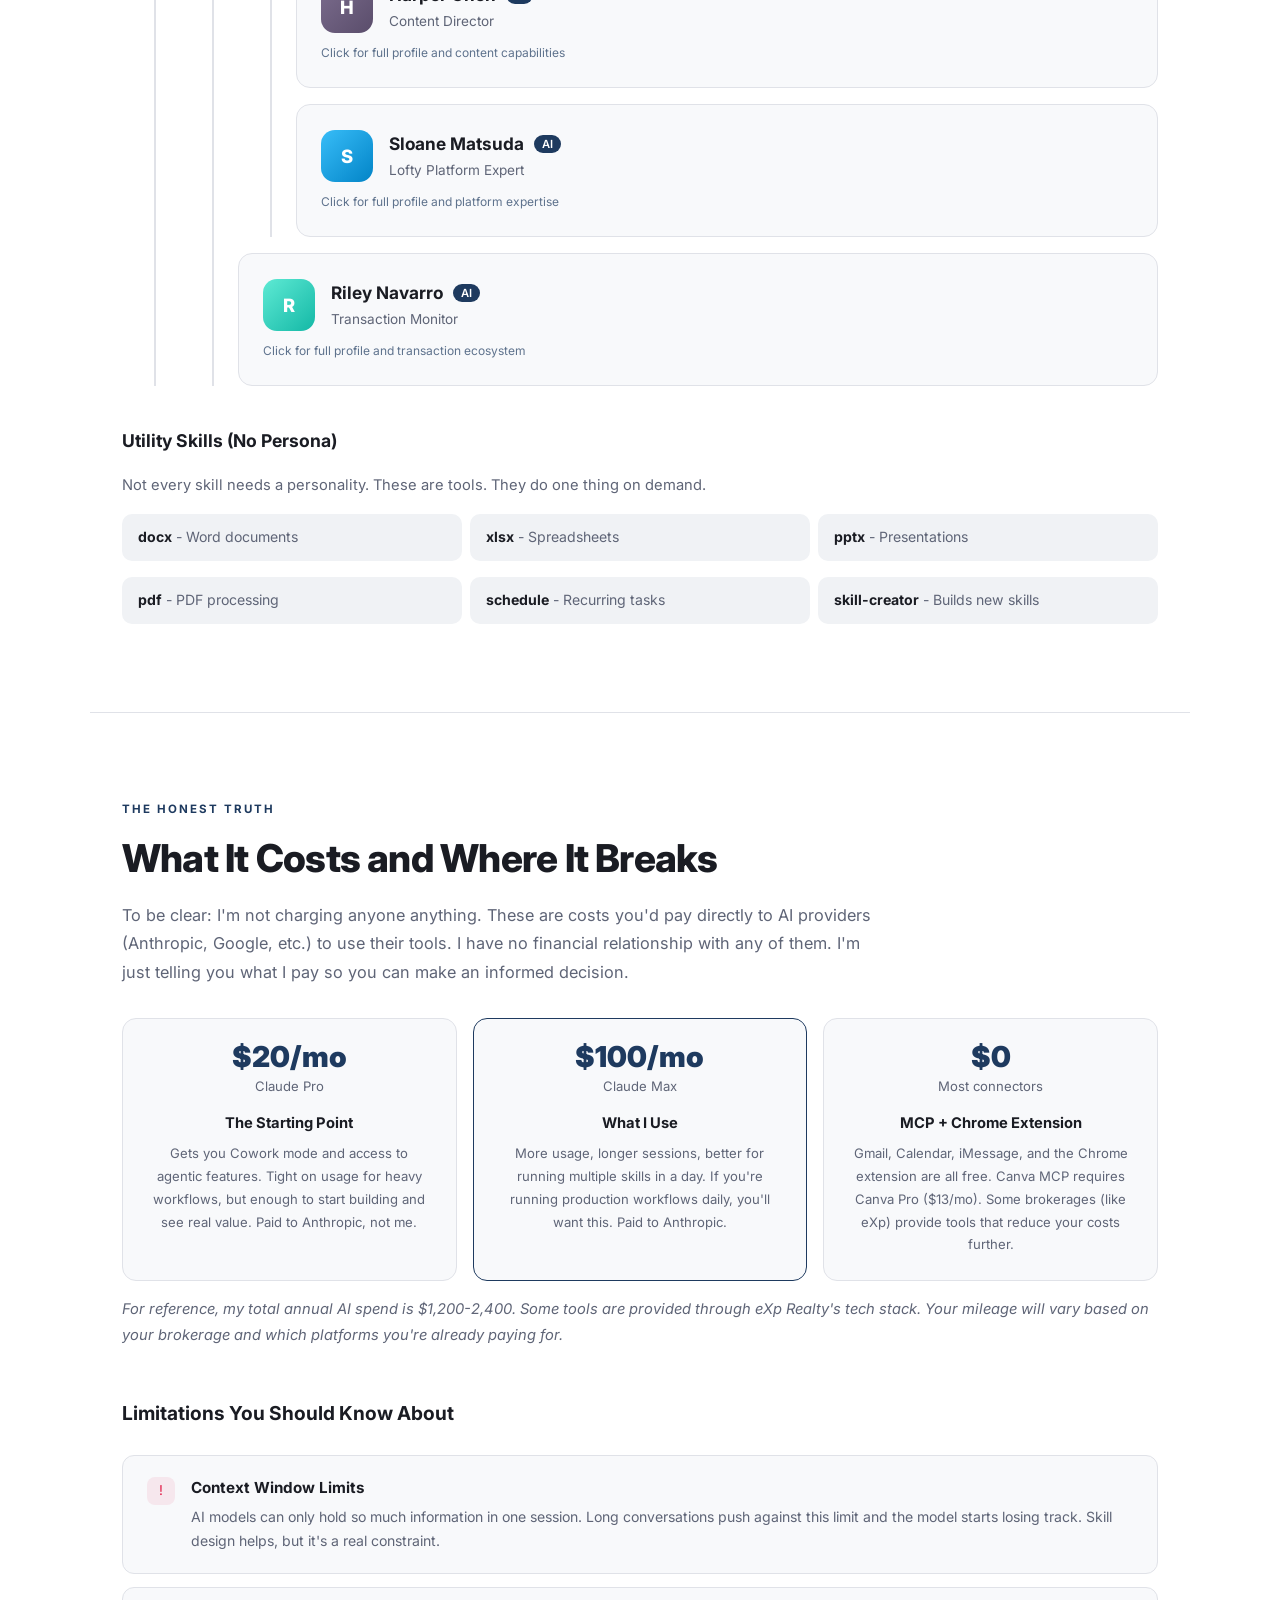
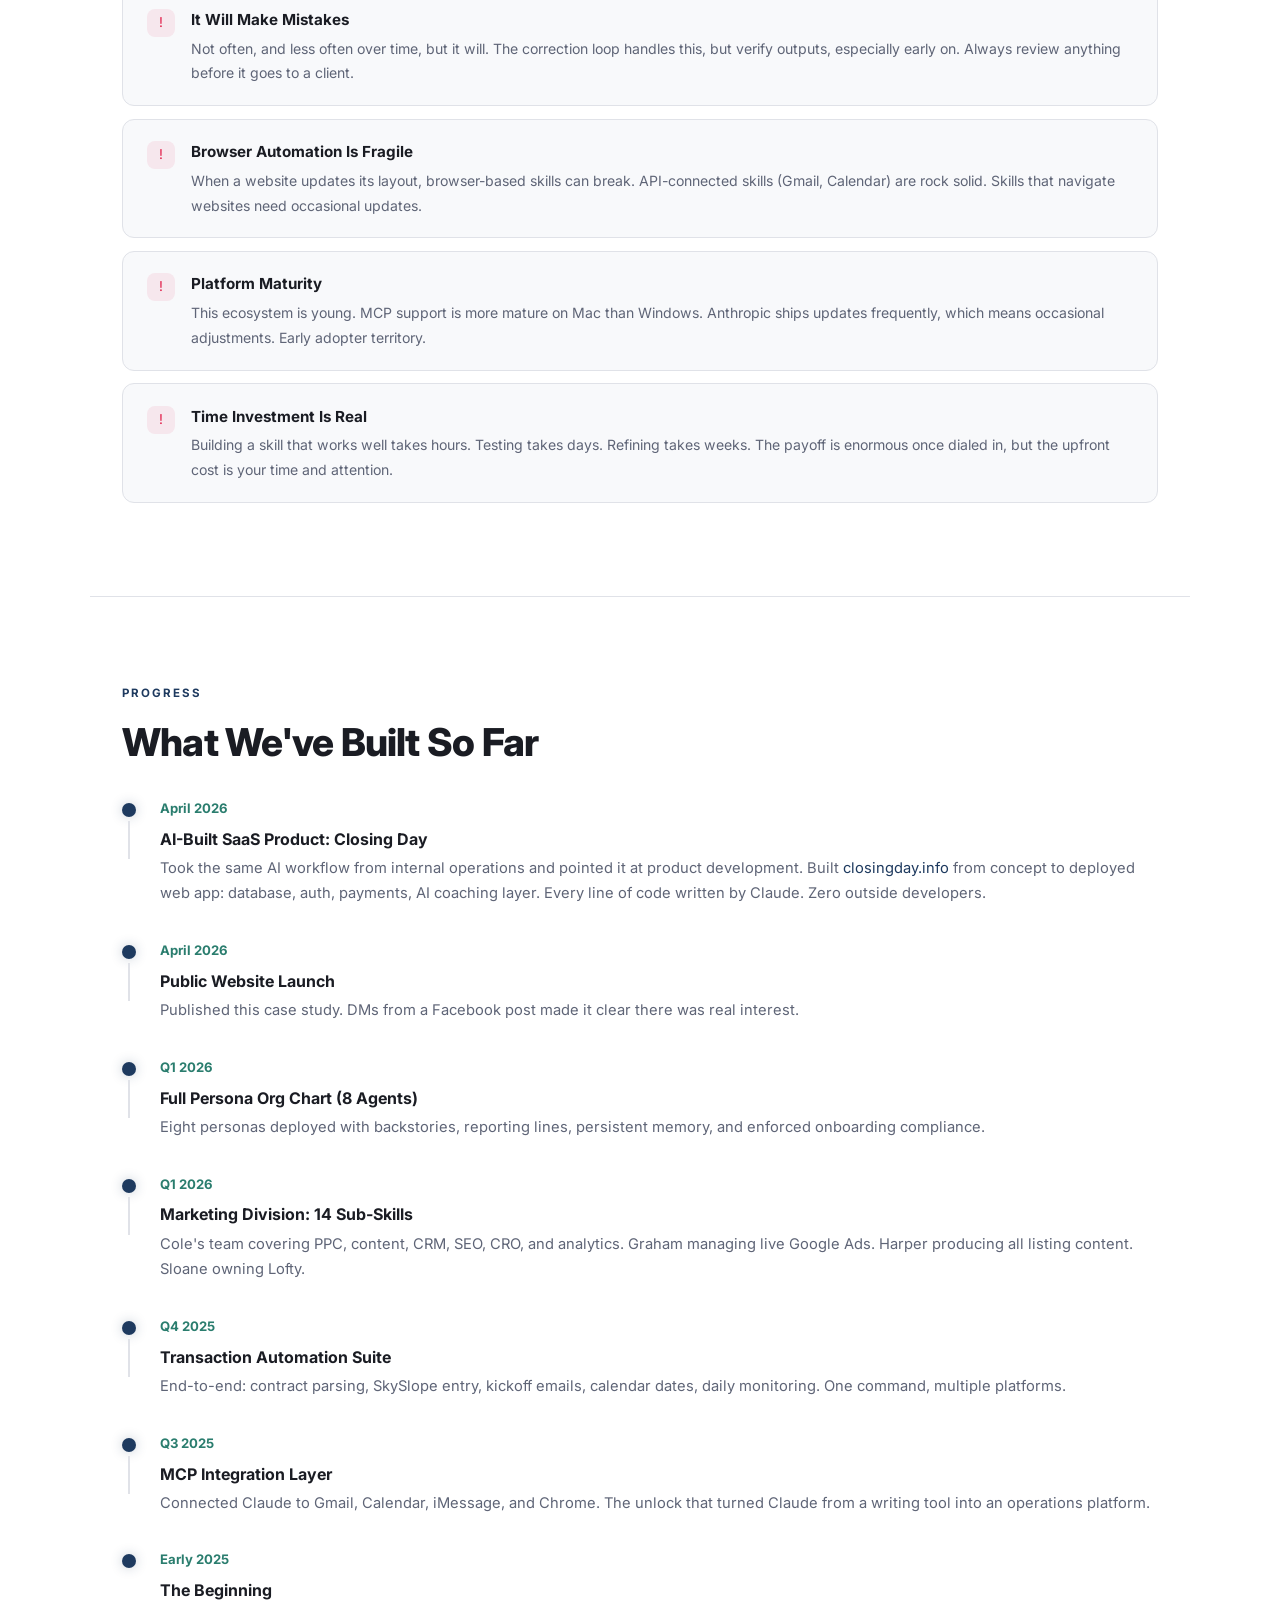
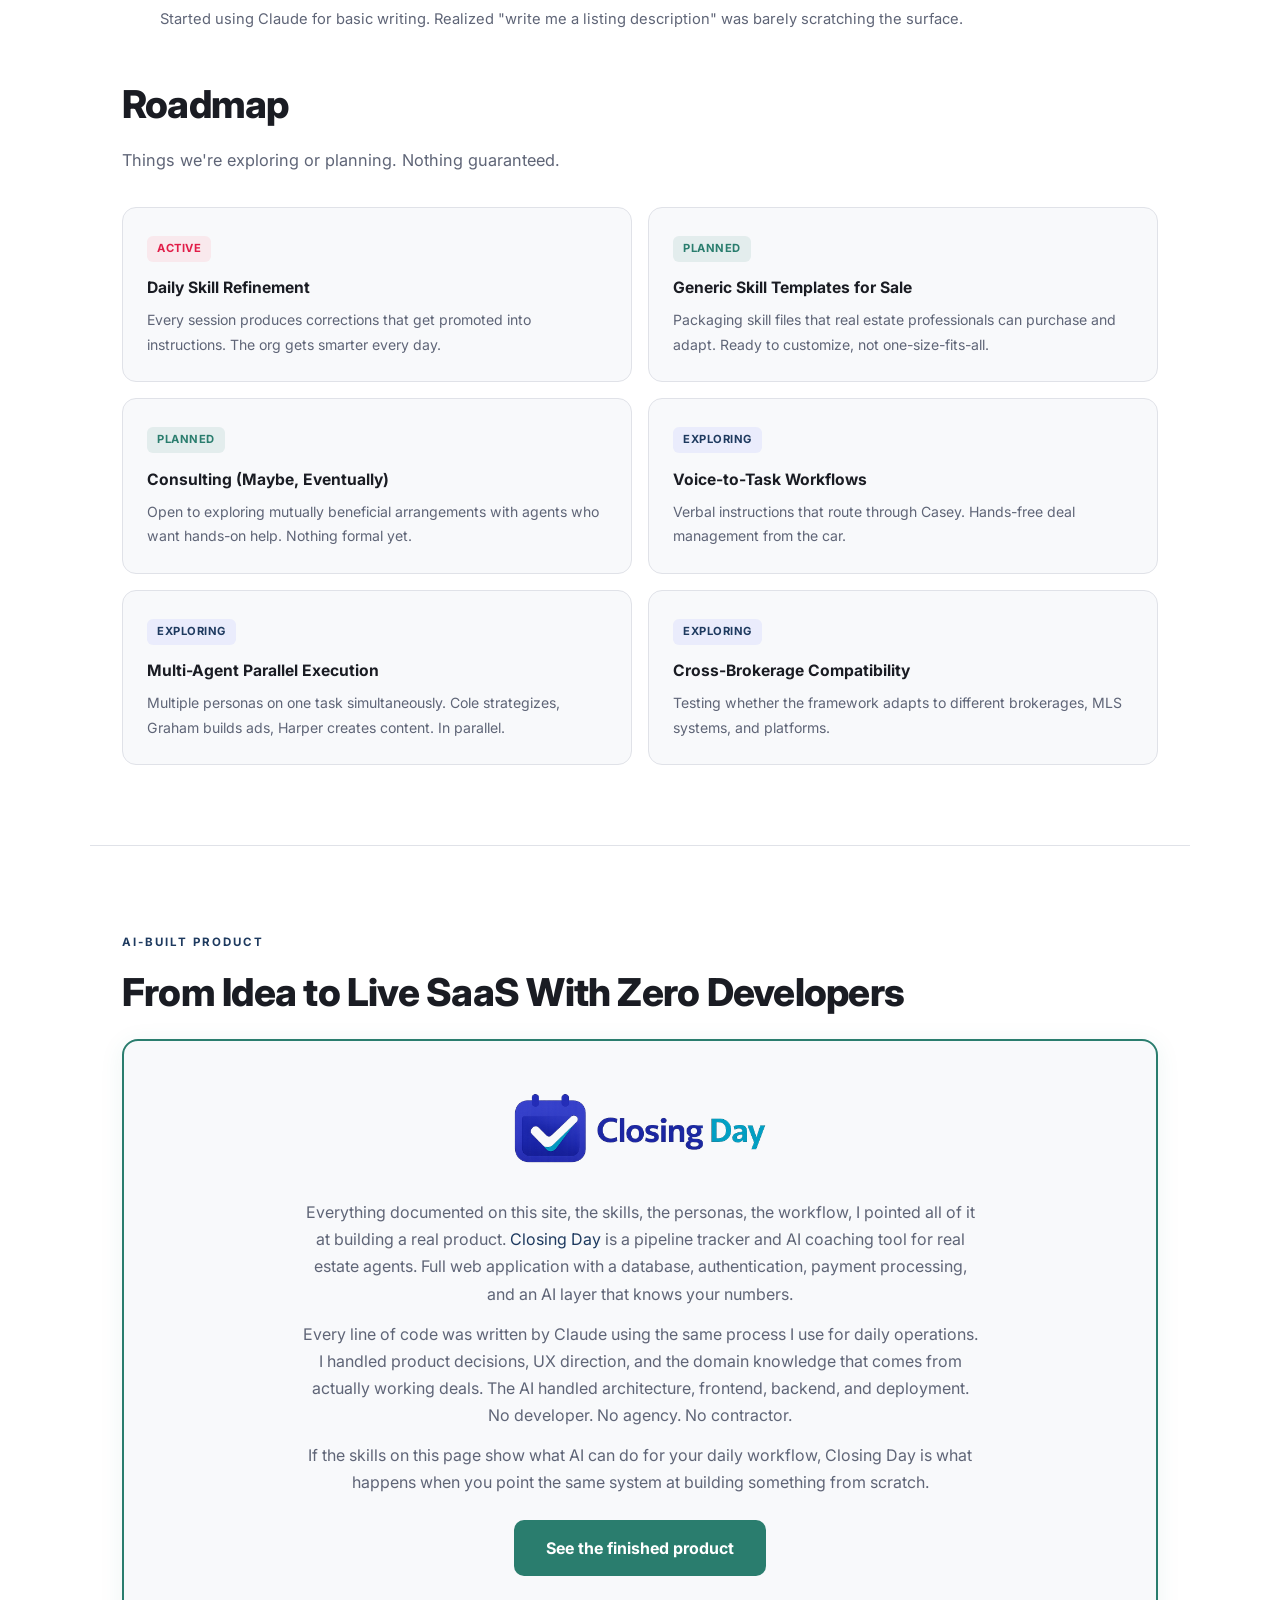
==== commit f1fd0c14: "Move Closing Day to its own section after Milestones Removed from hero (broke the flow). Now a prope" ====
--- a/index.html
+++ b/index.html
@@ -539,34 +539,21 @@
     box-shadow: 0 4px 24px rgba(30,58,95,0.06);
   }
 
-  /* Featured Project Callout */
+  /* Featured Project (Closing Day section) */
   .featured-project {
-    background: linear-gradient(135deg, var(--surface) 0%, var(--surface2) 100%);
+    background: var(--surface);
     border: 2px solid var(--teal);
     border-radius: 16px;
     padding: 3rem;
     text-align: center;
     margin-top: 1.5rem;
     box-shadow: 0 4px 24px rgba(42,125,110,0.08);
-    position: relative;
-  }
-  .featured-label {
-    display: inline-block;
-    background: var(--teal);
-    color: #ffffff;
-    font-size: 0.72rem;
-    font-weight: 700;
-    text-transform: uppercase;
-    letter-spacing: 0.08em;
-    padding: 4px 12px;
-    border-radius: 6px;
-    margin-bottom: 0.8rem;
-  }
-  .featured-project-logo { max-width: 240px; height: auto; margin-bottom: 1rem; }
-  .featured-project h2 { margin-bottom: 0.6rem; }
-  .featured-project p { color: var(--text-muted); font-size: 1rem; max-width: 640px; margin: 0 auto; line-height: 1.7; }
+  }
+  .featured-project-logo { max-width: 260px; height: auto; margin-bottom: 1.5rem; }
+  .featured-project p { color: var(--text-muted); font-size: 1rem; max-width: 680px; margin: 0 auto; line-height: 1.7; margin-bottom: 0.8rem; }
+  .featured-project p:last-of-type { margin-bottom: 0; }
   .featured-project-btn {
-    display: inline-block; margin-top: 1.2rem;
+    display: inline-block; margin-top: 1.5rem;
     padding: 14px 32px; background: var(--teal);
     color: #ffffff; border-radius: 10px;
     font-weight: 700; font-size: 1rem;
@@ -895,6 +882,7 @@
       <li><a href="#start">Get Started</a></li>
       <li><a href="#team">The Team</a></li>
       <li><a href="#costs">Costs &amp; Limits</a></li>
+      <li><a href="#closingday">Closing Day</a></li>
       <li><a href="#contact">Contact</a></li>
     </ul>
   </div>
@@ -930,13 +918,6 @@
     <a href="#start" class="get-started-btn">Jump to Getting Started</a>
   </div>
 
-  <div class="featured-project reveal">
-    <span class="featured-label">Case Study: AI-Built Product</span>
-    <img src="closingday-logo.png" alt="Closing Day" class="featured-project-logo">
-    <h2>From Idea to Live SaaS With Zero Developers</h2>
-    <p>I used the same AI workflow documented on this site to build <a href="https://closingday.info" target="_blank">closingday.info</a> from scratch. A full web application: database, authentication, payment processing, AI integration, deployment. Every line of code was written by Claude. I handled the product decisions, the UX direction, and the domain knowledge. The AI handled everything else. Concept to launch, no developer, no agency, no contractor. If the skill system on this page shows what AI can do for daily operations, Closing Day shows what it can do when you point it at a product.</p>
-    <a href="https://closingday.info" target="_blank" class="featured-project-btn">See the finished product</a>
-  </div>
 </div>
 
 <div class="section-divider"></div>
@@ -3940,6 +3921,22 @@
 
 <div class="section-divider"></div>
 
+<!-- CLOSING DAY - AI-BUILT PRODUCT -->
+<section id="closingday" class="reveal">
+  <span class="section-label">AI-Built Product</span>
+  <h2>From Idea to Live SaaS With Zero Developers</h2>
+
+  <div class="featured-project">
+    <img src="closingday-logo.png" alt="Closing Day" class="featured-project-logo">
+    <p>Everything documented on this site, the skills, the personas, the workflow, I pointed all of it at building a real product. <a href="https://closingday.info" target="_blank">Closing Day</a> is a pipeline tracker and AI coaching tool for real estate agents. Full web application with a database, authentication, payment processing, and an AI layer that knows your numbers.</p>
+    <p>Every line of code was written by Claude using the same process I use for daily operations. I handled product decisions, UX direction, and the domain knowledge that comes from actually working deals. The AI handled architecture, frontend, backend, and deployment. No developer. No agency. No contractor.</p>
+    <p>If the skills on this page show what AI can do for your daily workflow, Closing Day is what happens when you point the same system at building something from scratch.</p>
+    <a href="https://closingday.info" target="_blank" class="featured-project-btn">See the finished product</a>
+  </div>
+</section>
+
+<div class="section-divider"></div>
+
 <!-- CONTACT -->
 <section id="contact" class="reveal">
   <span class="section-label">Get in Touch</span>
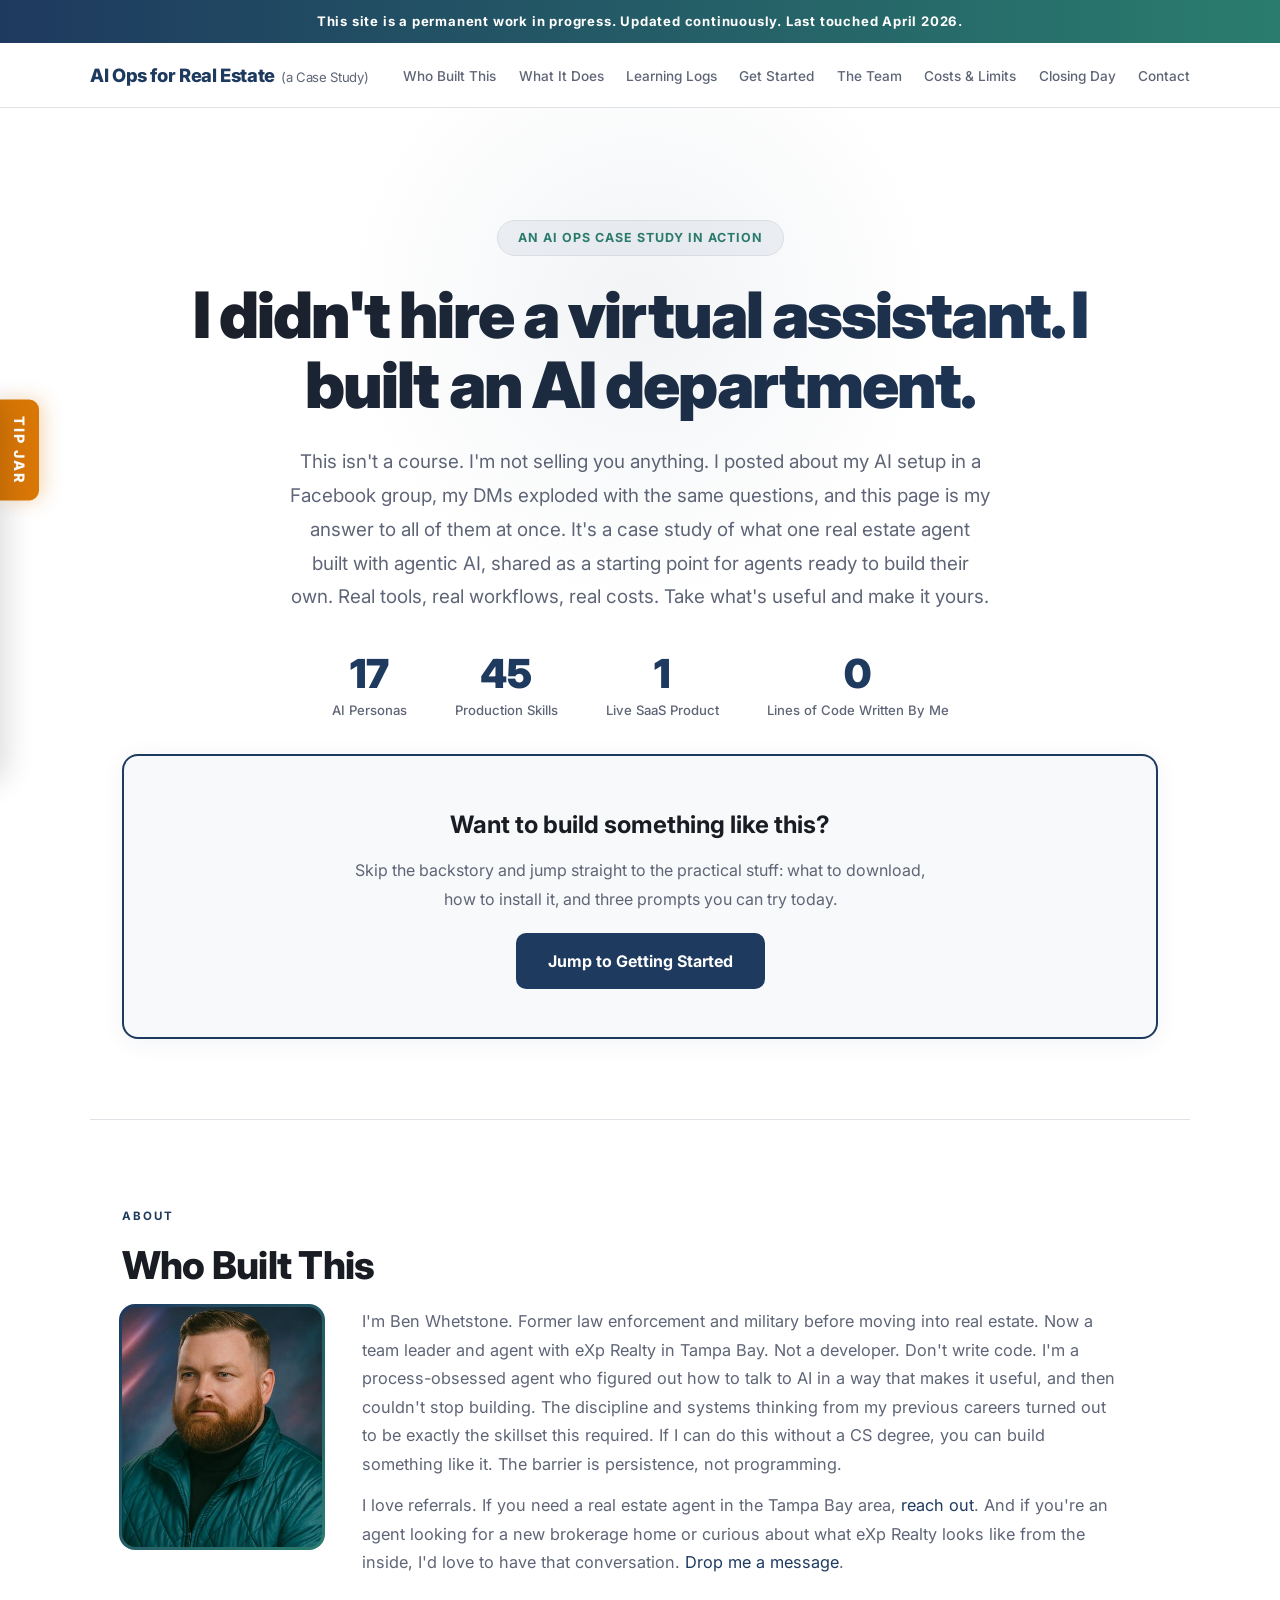
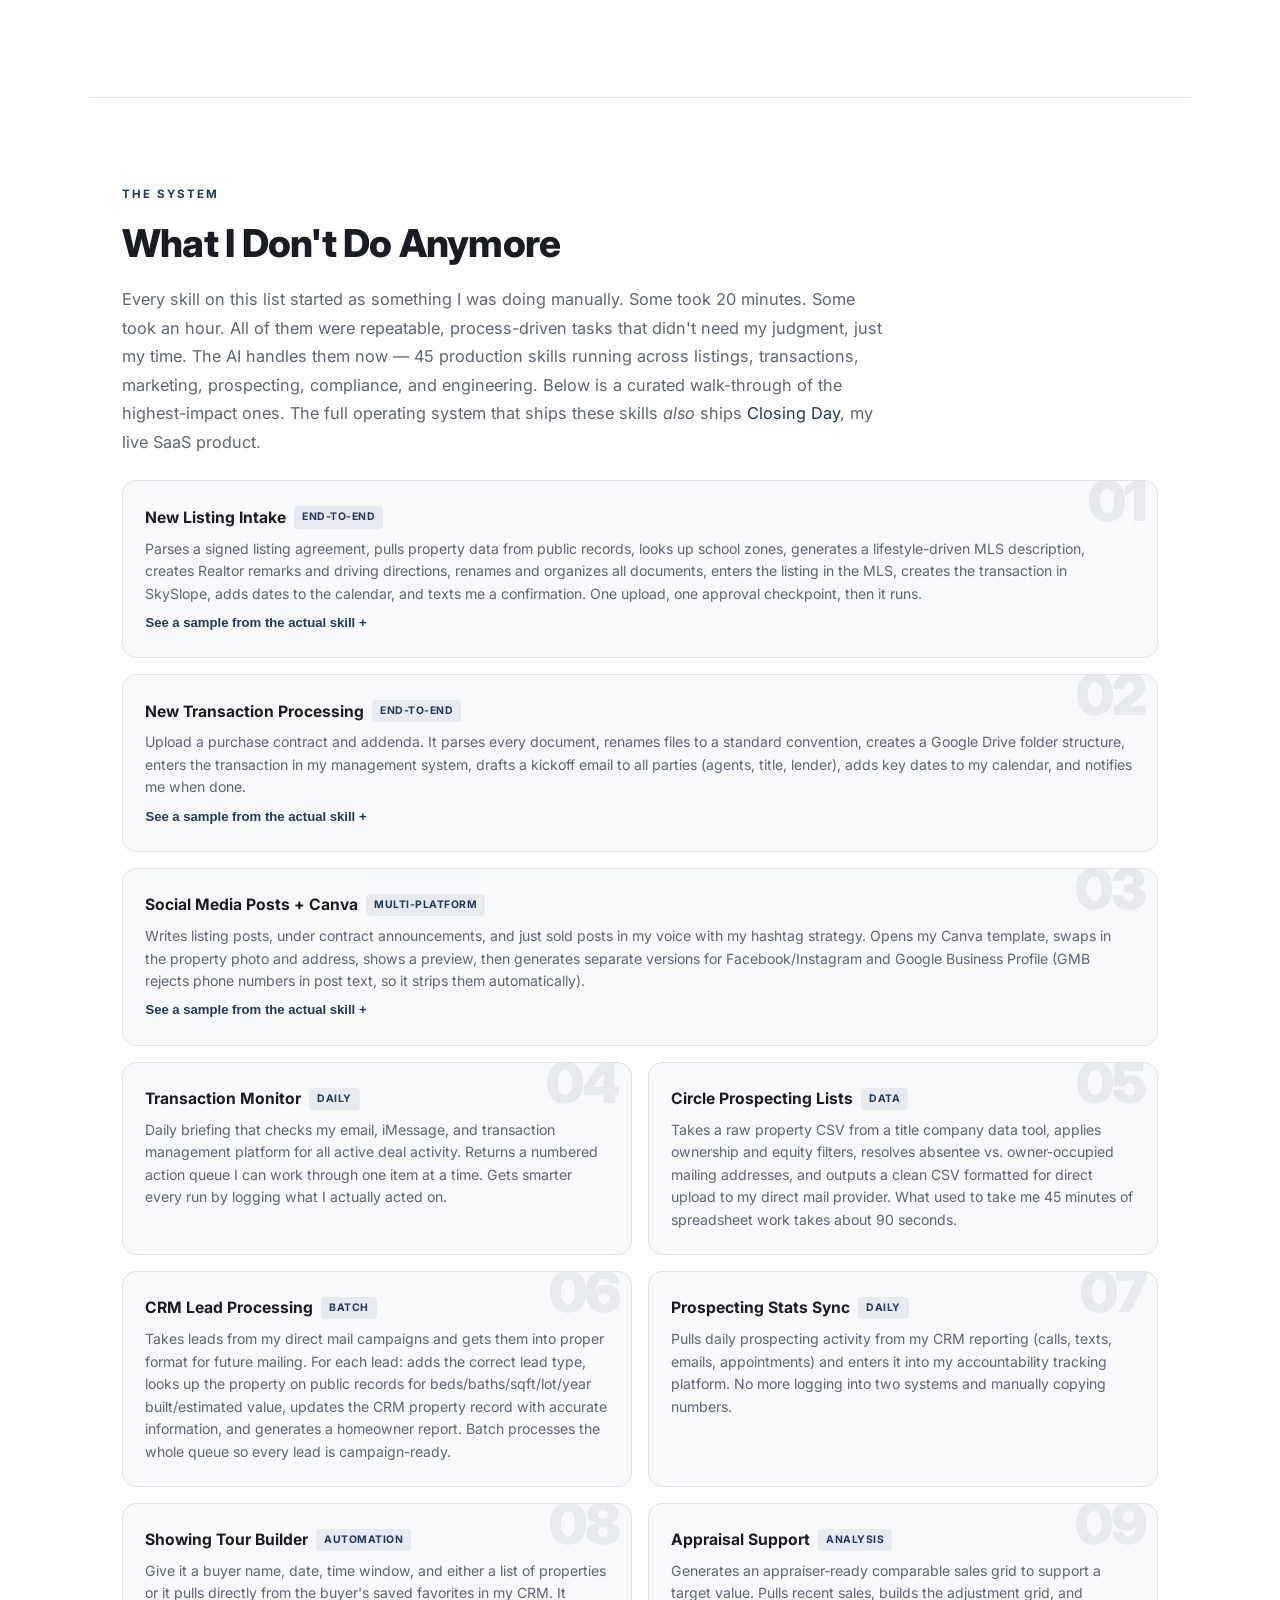
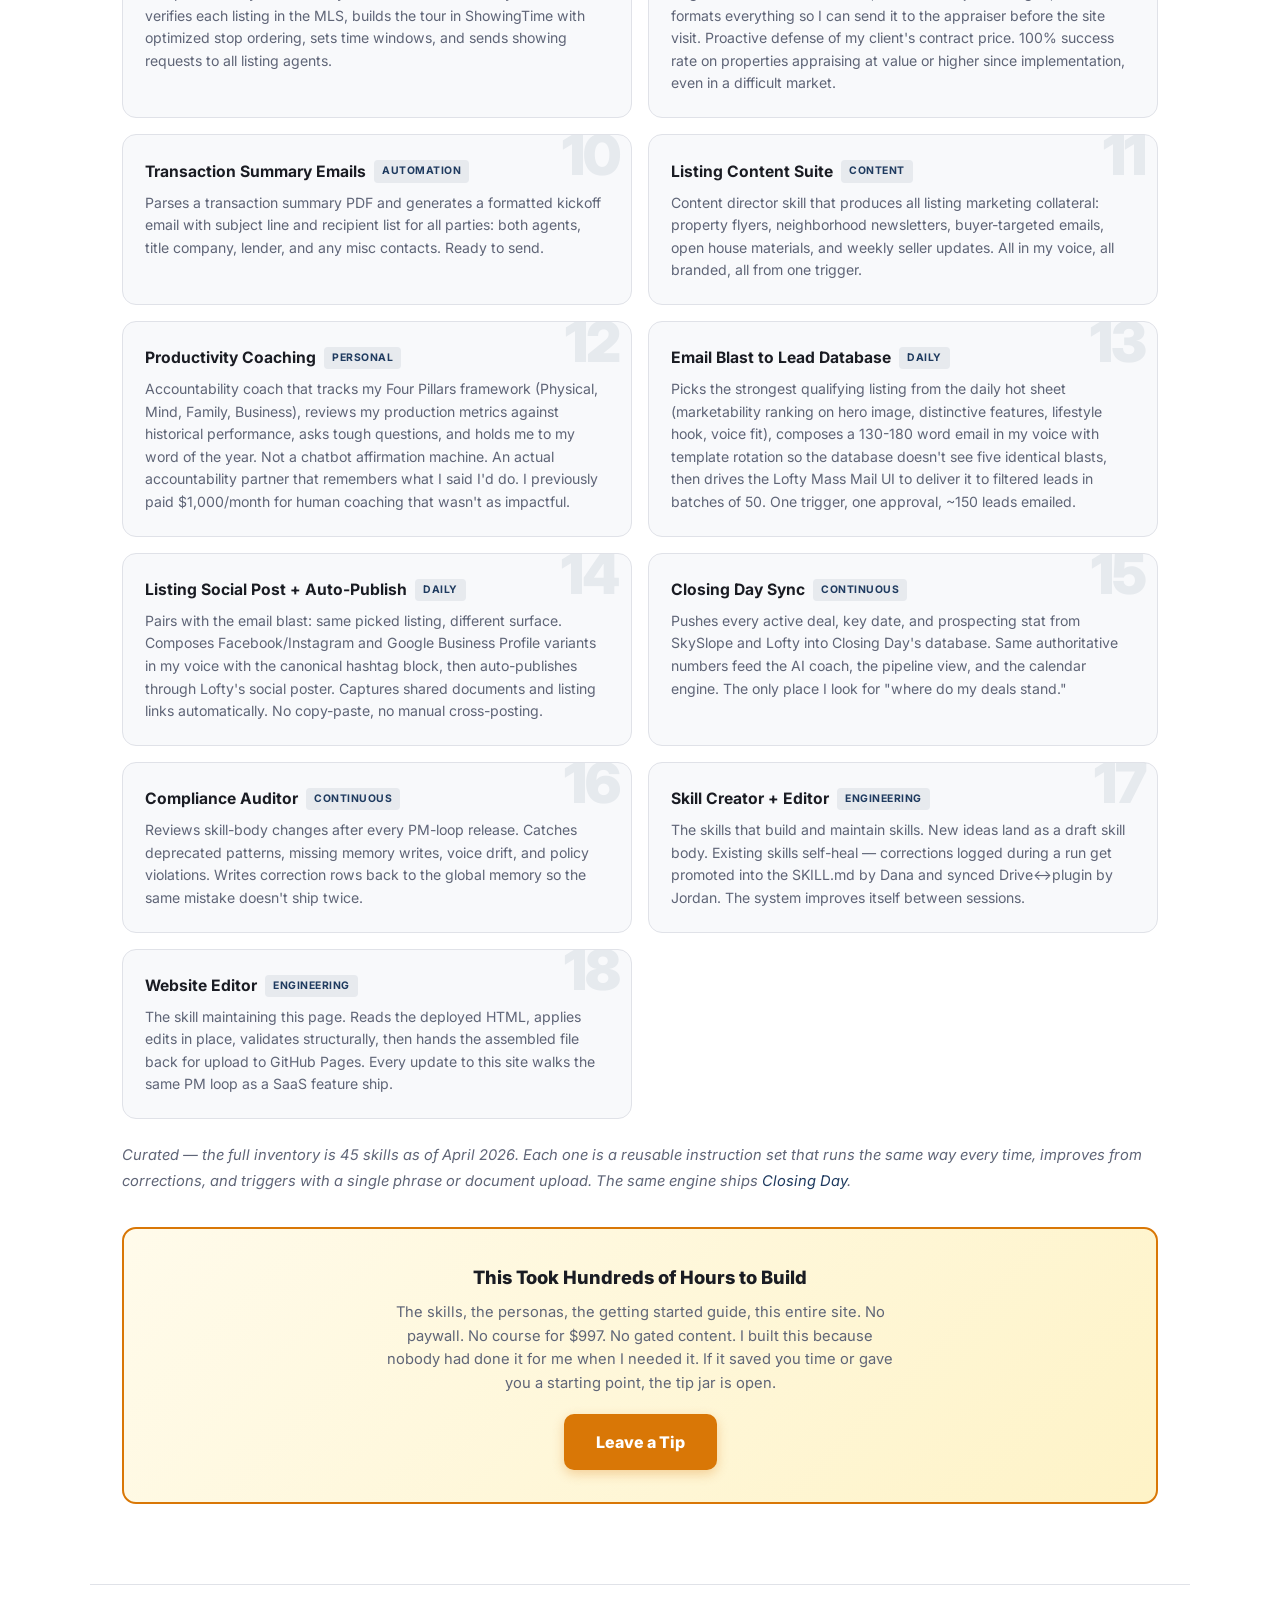
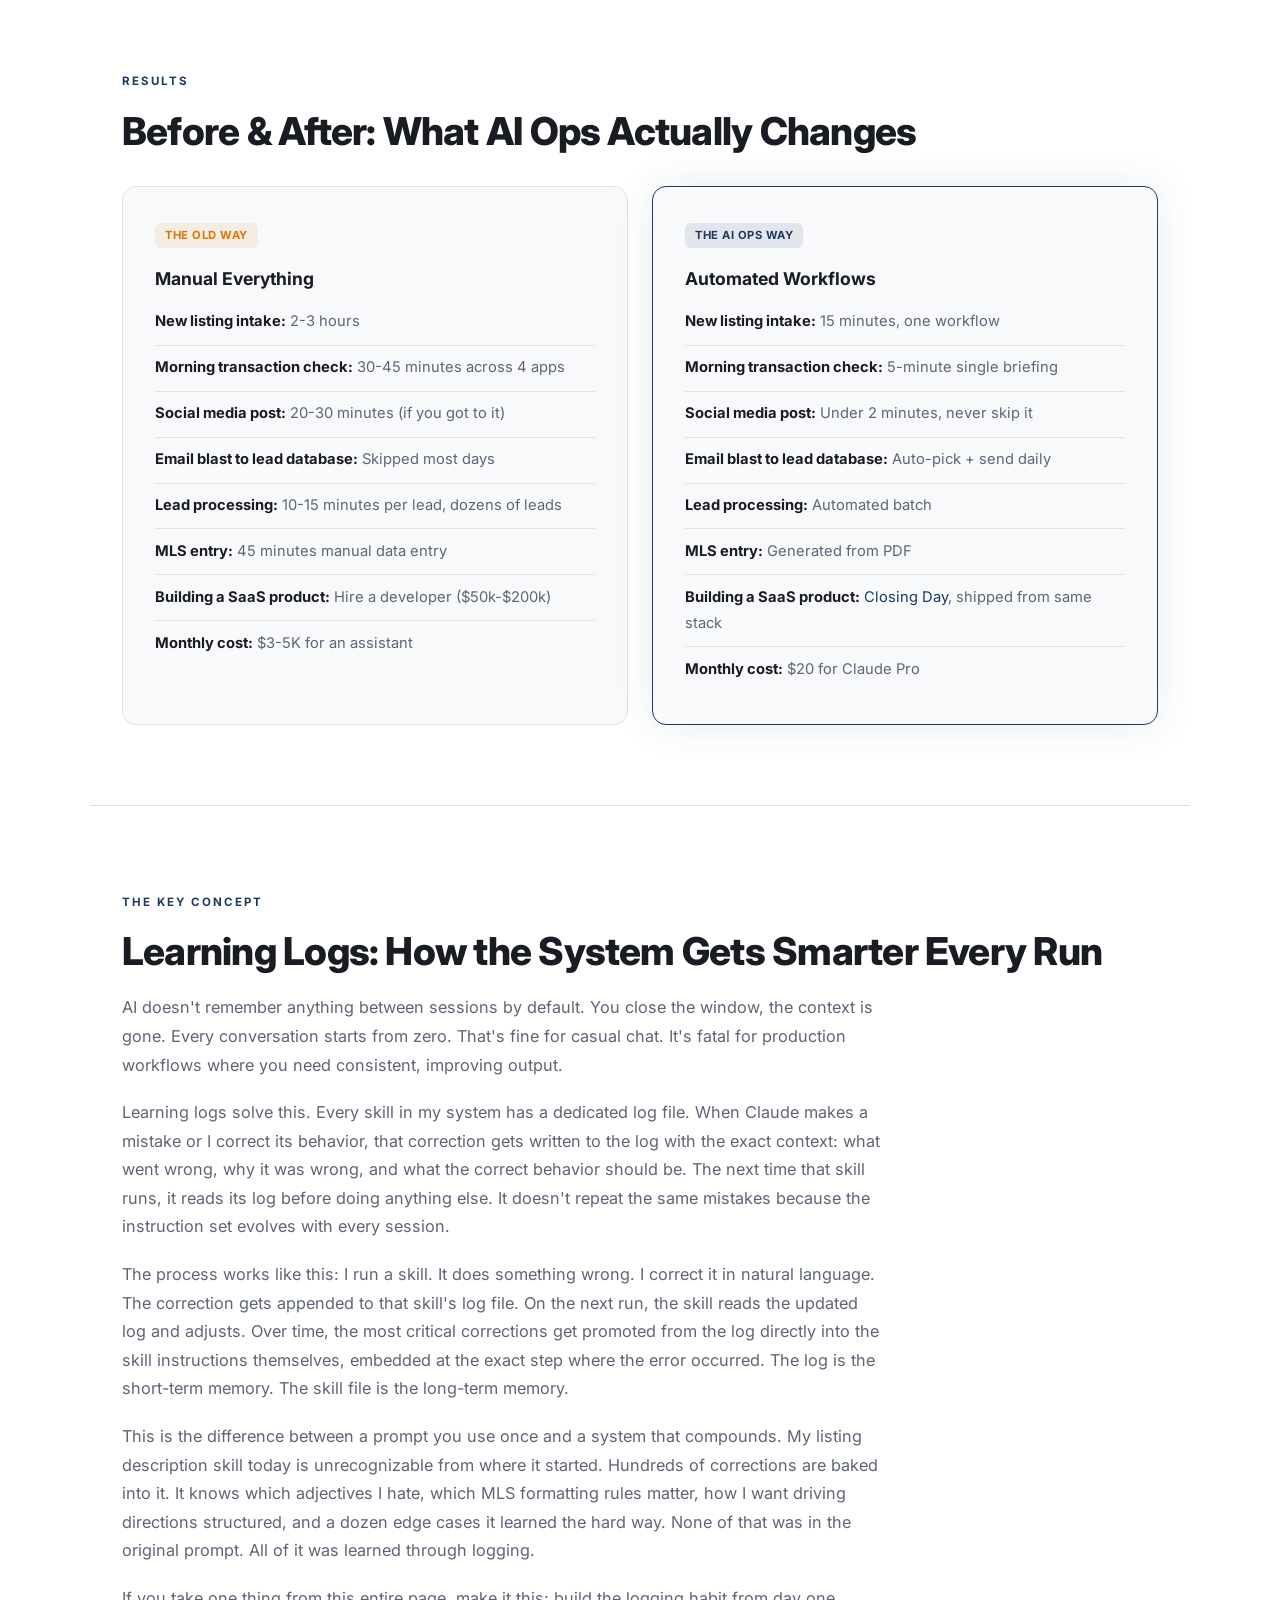
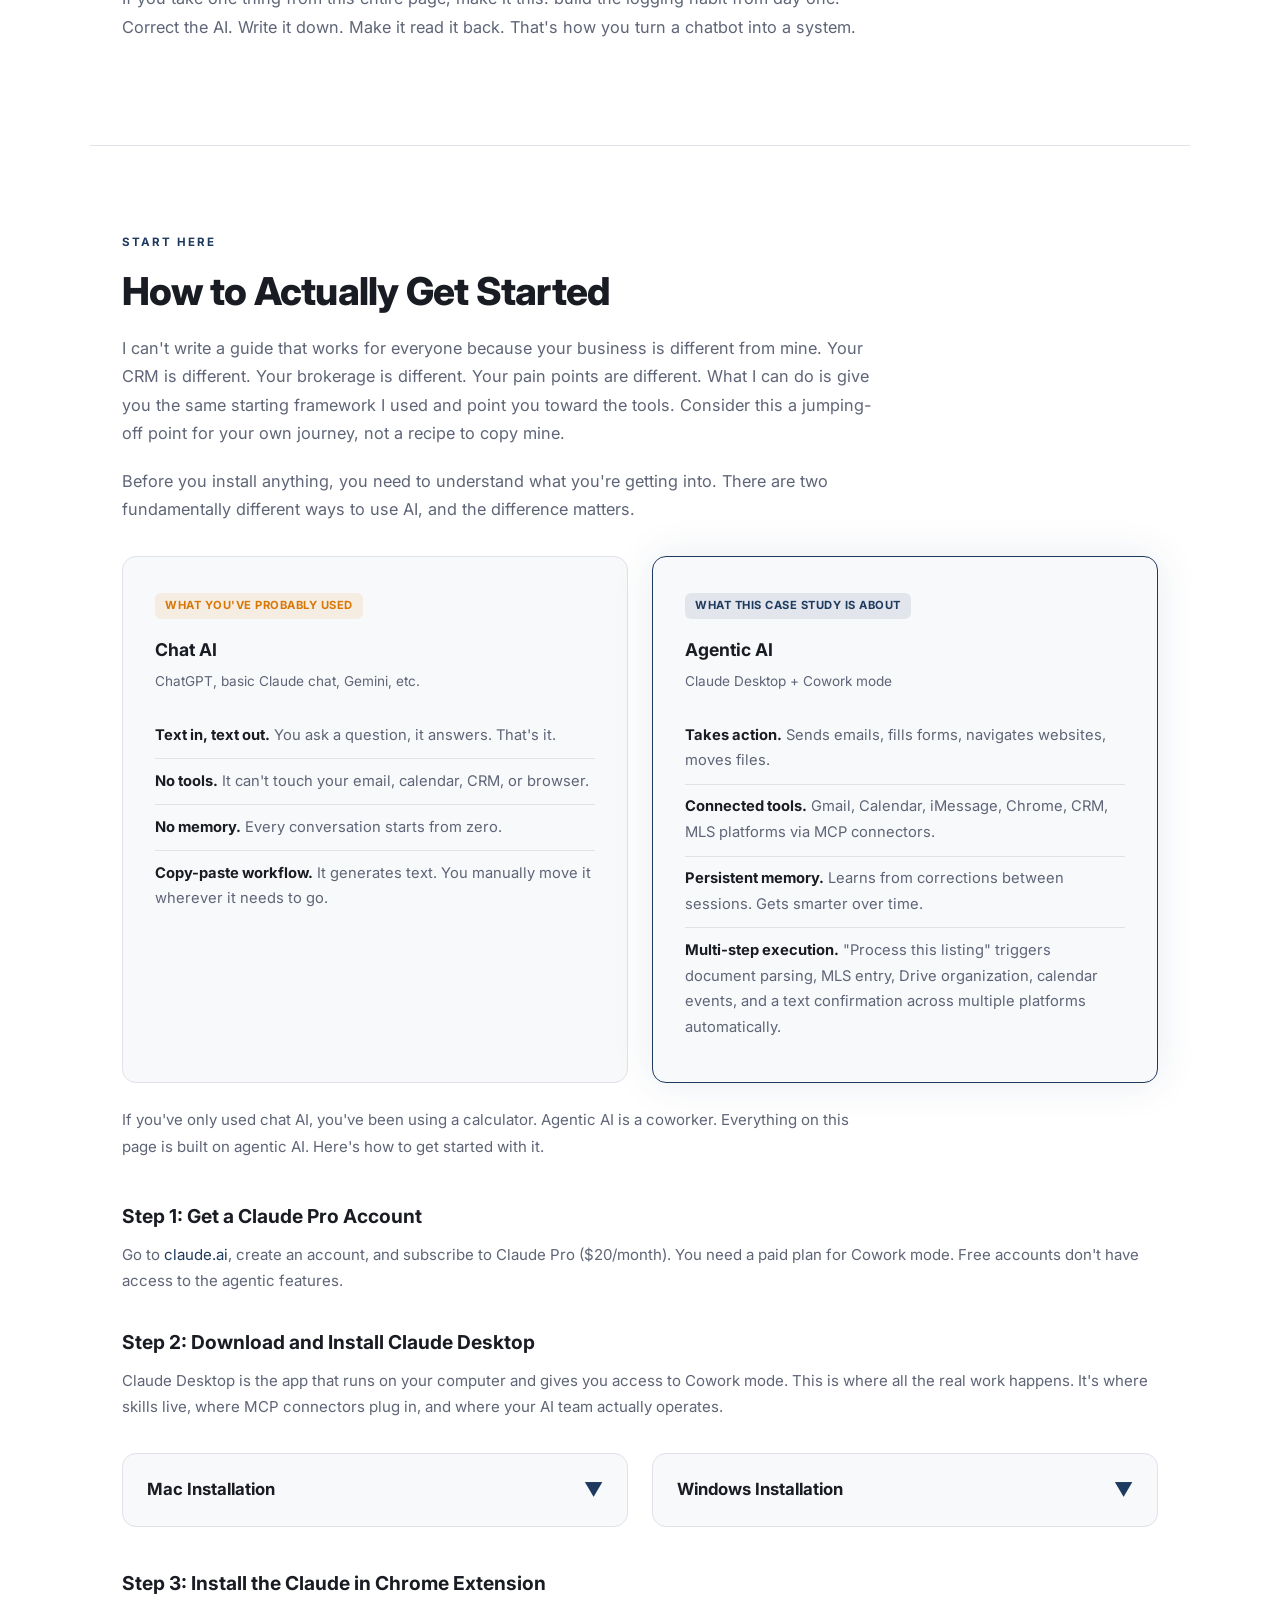
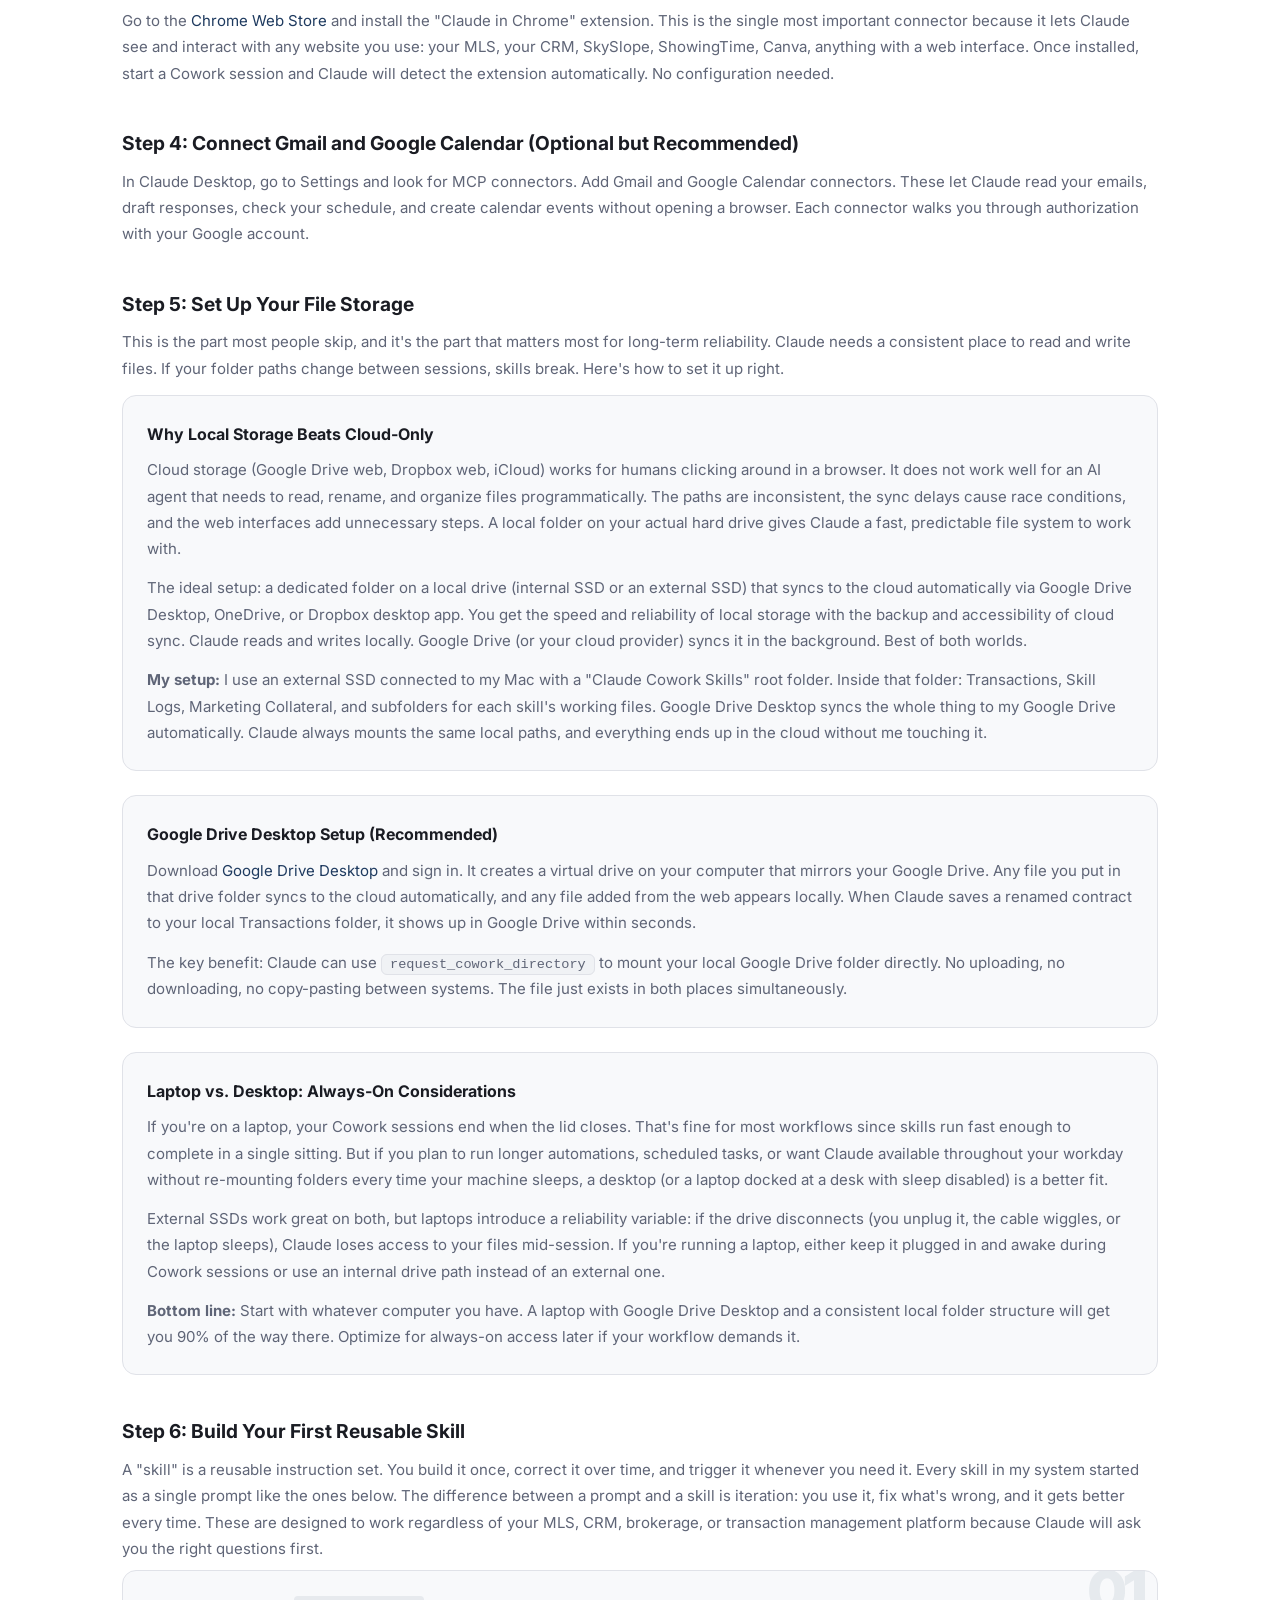
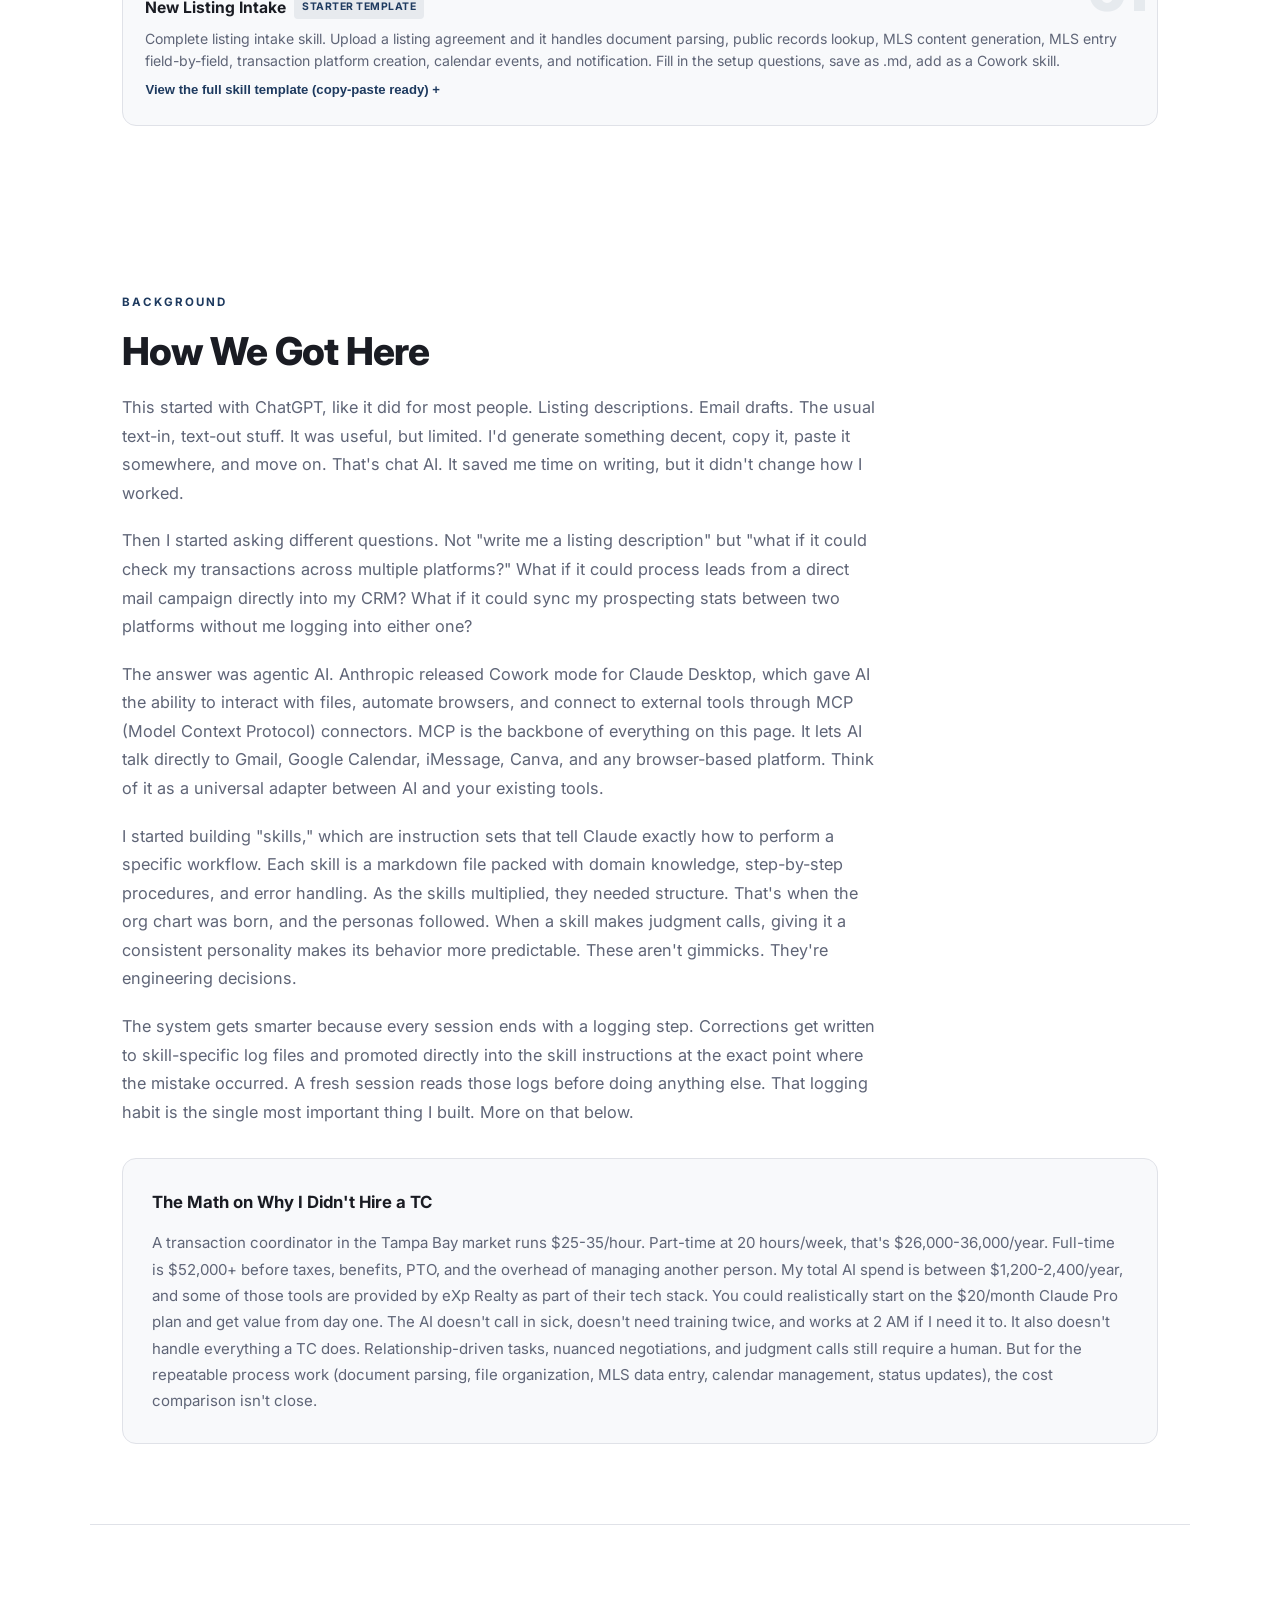
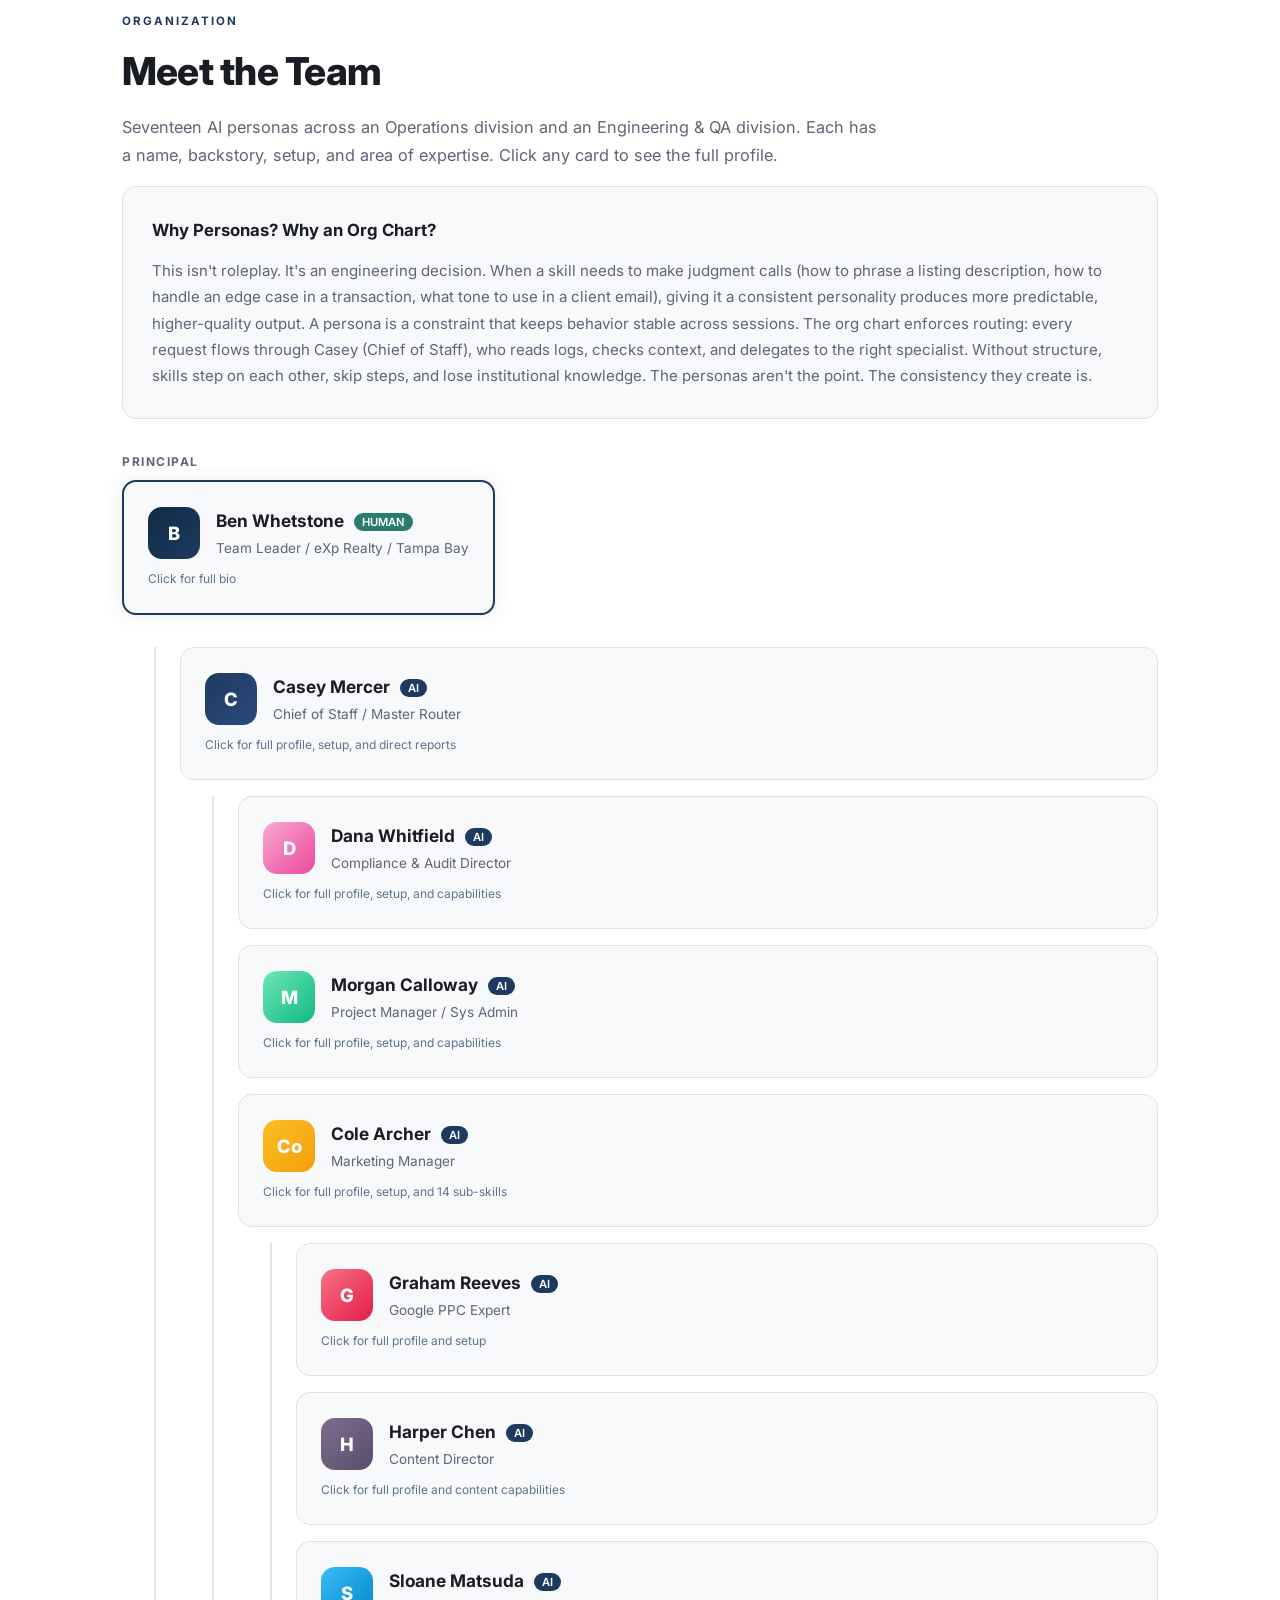
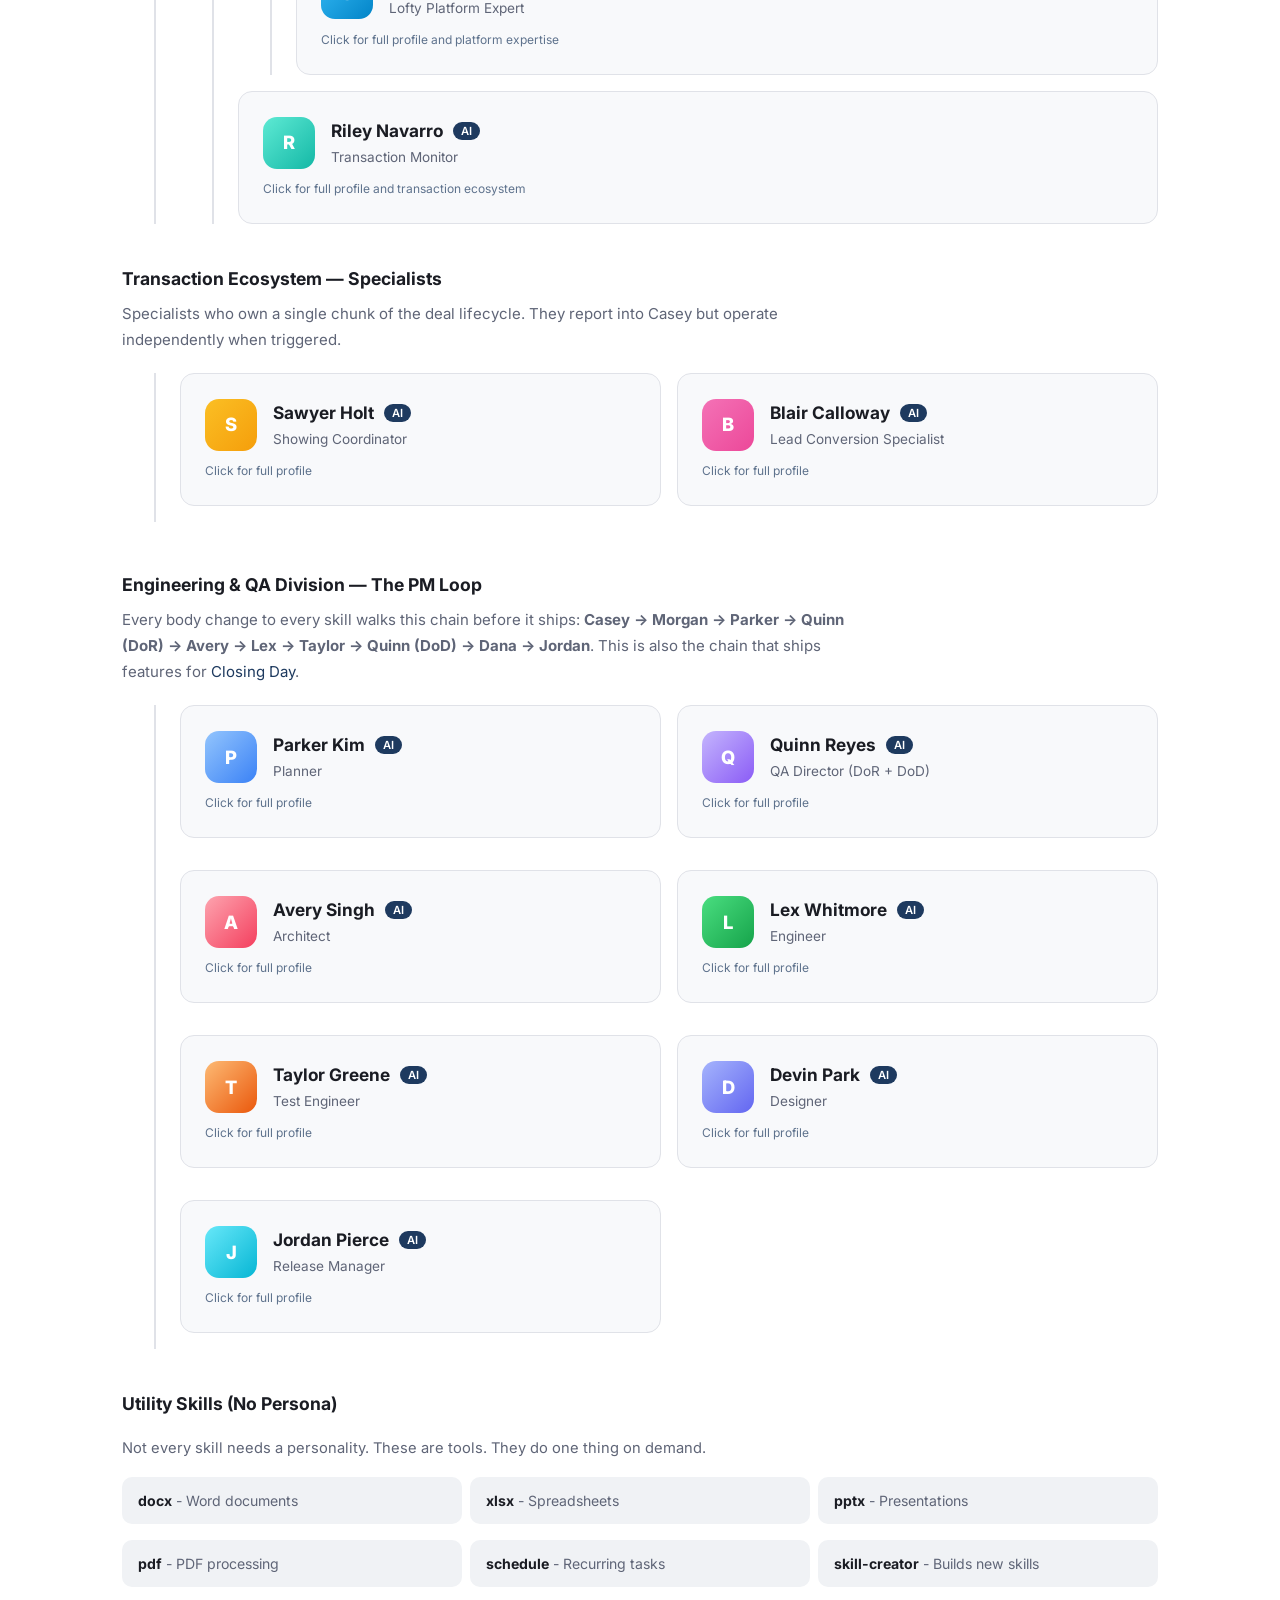
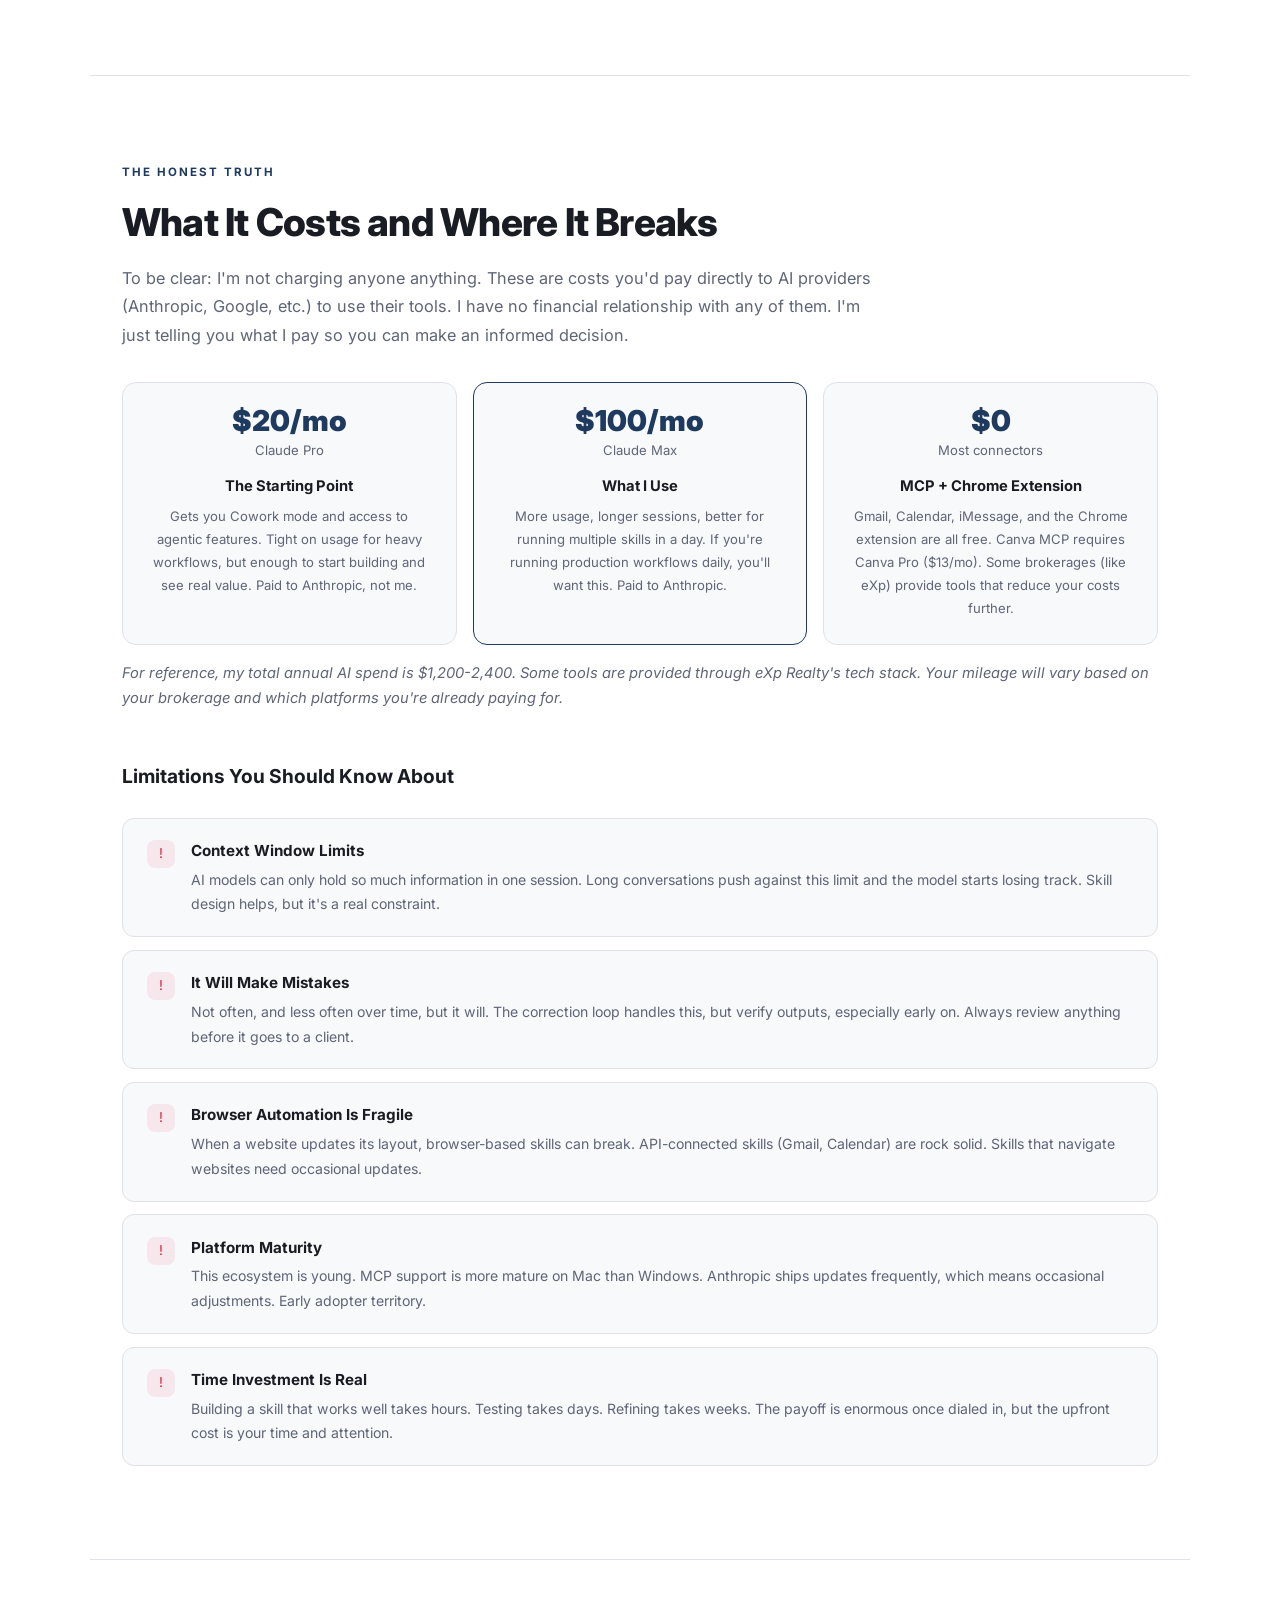
==== commit 63bf4f12: "Refresh site to current AI ops state - Hero stats: 17 personas, 45 skills, 1 SaaS product - Nav bar " ====
--- a/index.html
+++ b/index.html
@@ -4,7 +4,7 @@
 <meta charset="UTF-8">
 <meta name="viewport" content="width=device-width, initial-scale=1.0">
 <title>AI Operations for Real Estate | Ben Whetstone</title>
-<meta name="description" content="How one independent real estate agent built an 8-persona AI operations team using Claude. Org chart, workflows, hardware requirements, and the honest truth about what works.">
+<meta name="description" content="How one independent real estate agent built a 17-persona AI operations team using Claude, then pointed it at building a live SaaS product (Closing Day). Org chart, workflows, costs, and the honest truth about what works.">
 <style>
   @import url('https://fonts.googleapis.com/css2?family=Inter:wght@400;500;600;700;800;900&display=swap');
   :root {
@@ -78,9 +78,11 @@
   nav .logo:hover { color: var(--text); }
   nav .logo span { color: var(--accent); }
   nav .logo span:first-child { color: var(--accent); }
-  nav ul { list-style: none; display: flex; gap: 1.8rem; }
-  nav ul li a { color: var(--text-muted); font-size: 0.85rem; font-weight: 500; transition: color 0.2s; }
+  nav ul { list-style: none; display: flex; gap: 1.4rem; align-items: center; padding: 0; margin: 0; flex-wrap: nowrap; }
+  nav ul li { white-space: nowrap; }
+  nav ul li a { color: var(--text-muted); font-size: 0.85rem; font-weight: 500; transition: color 0.2s; white-space: nowrap; }
   nav ul li a:hover { color: var(--text); }
+  nav .logo { white-space: nowrap; }
   .hamburger { display: none; flex-direction: column; gap: 5px; cursor: pointer; background: none; border: none; padding: 4px; }
   .hamburger span { display: block; width: 22px; height: 2px; background: var(--text); border-radius: 2px; }
 
@@ -509,11 +511,15 @@
   footer p + p { margin-top: 0.4rem; }
   .footer-built { color: var(--accent); font-weight: 600; }
 
-  /* Mobile */
-  @media (max-width: 768px) {
+  /* Nav: collapse to hamburger early so 8 items + logo never overflow */
+  @media (max-width: 1024px) {
     nav ul { display: none; position: absolute; top: 64px; left: 0; right: 0; background: #ffffff; border-bottom: 1px solid var(--border); flex-direction: column; padding: 1rem 2rem; gap: 1rem; }
     nav ul.open { display: flex; }
     .hamburger { display: flex; }
+  }
+
+  /* Mobile */
+  @media (max-width: 768px) {
     .about-intro { grid-template-columns: 1fr; justify-items: center; text-align: center; }
     .card-grid, .hw-grid, .roadmap-grid, .contact-grid, .comparison-table { grid-template-columns: 1fr; }
     .cost-grid { grid-template-columns: 1fr; }
@@ -561,6 +567,56 @@
     text-decoration: none;
   }
   .featured-project-btn:hover { transform: translateY(-2px); box-shadow: 0 6px 20px rgba(42,125,110,0.15); color: #ffffff; }
+
+  /* Closing Day feature grid */
+  .cd-feature-grid {
+    display: grid; grid-template-columns: 1fr 1fr 1fr;
+    gap: 1rem; margin-top: 1rem;
+  }
+  .cd-feature {
+    background: var(--surface); border: 1px solid var(--border);
+    border-radius: 12px; padding: 1.4rem;
+    transition: border-color 0.25s, box-shadow 0.25s, transform 0.25s;
+  }
+  .cd-feature:hover { border-color: var(--teal); box-shadow: 0 4px 16px rgba(42,125,110,0.08); transform: translateY(-2px); }
+  .cd-feature h4 { font-size: 0.98rem; font-weight: 700; color: var(--accent); margin-bottom: 0.5rem; }
+  .cd-feature p { font-size: 0.9rem; color: var(--text-muted); line-height: 1.6; }
+
+  /* Fun bio block on each persona card */
+  .fun-bio {
+    margin-top: 1rem;
+    padding: 1rem 1.1rem;
+    background: linear-gradient(135deg, rgba(42,125,110,0.04), rgba(30,58,95,0.04));
+    border: 1px dashed var(--border);
+    border-radius: 12px;
+  }
+  .fun-bio-title {
+    font-size: 0.72rem; font-weight: 800; letter-spacing: 1.4px;
+    text-transform: uppercase; color: var(--teal);
+    margin-bottom: 0.7rem;
+  }
+  .fun-bio-grid {
+    display: grid; grid-template-columns: 1fr 1fr;
+    gap: 0.8rem 1.2rem;
+  }
+  .fun-bio-cell { display: flex; flex-direction: column; gap: 0.15rem; }
+  .fun-bio-label {
+    font-size: 0.7rem; font-weight: 700; letter-spacing: 0.6px;
+    text-transform: uppercase; color: var(--text-muted);
+  }
+  .fun-bio-value {
+    font-size: 0.88rem; line-height: 1.55; color: var(--text);
+  }
+  .fun-bio-value em { color: var(--text-muted); font-style: normal; font-size: 0.78rem; display: block; margin-top: 0.1rem; }
+  @media (max-width: 600px) {
+    .fun-bio-grid { grid-template-columns: 1fr; }
+  }
+  @media (max-width: 1024px) {
+    .cd-feature-grid { grid-template-columns: 1fr 1fr; }
+  }
+  @media (max-width: 640px) {
+    .cd-feature-grid { grid-template-columns: 1fr; }
+  }
   .get-started-callout h2 { margin-bottom: 0.6rem; }
   .get-started-callout p { color: var(--text-muted); font-size: 1rem; max-width: 600px; margin: 0 auto; }
   .get-started-btn {
@@ -895,16 +951,16 @@
   <p>This isn't a course. I'm not selling you anything. I posted about my AI setup in a Facebook group, my DMs exploded with the same questions, and this page is my answer to all of them at once. It's a case study of what one real estate agent built with agentic AI, shared as a starting point for agents ready to build their own. Real tools, real workflows, real costs. Take what's useful and make it yours.</p>
   <div class="hero-stats">
     <div class="hero-stat">
-      <div class="hero-stat-number">8</div>
-      <div class="hero-stat-label">AI Personas (more to come!)</div>
+      <div class="hero-stat-number">17</div>
+      <div class="hero-stat-label">AI Personas</div>
     </div>
     <div class="hero-stat">
-      <div class="hero-stat-number">24</div>
-      <div class="hero-stat-label">Specialized Skills</div>
+      <div class="hero-stat-number">45</div>
+      <div class="hero-stat-label">Production Skills</div>
     </div>
     <div class="hero-stat">
-      <div class="hero-stat-number">3</div>
-      <div class="hero-stat-label">Org Levels</div>
+      <div class="hero-stat-number">1</div>
+      <div class="hero-stat-label">Live SaaS Product</div>
     </div>
     <div class="hero-stat">
       <div class="hero-stat-number">0</div>
@@ -946,7 +1002,7 @@
   <span class="section-label">The System</span>
   <h2>What I Don't Do Anymore</h2>
   <div class="prose" style="margin-bottom: 1.5rem;">
-    <p>Every skill on this list started as something I was doing manually. Some of them took 20 minutes. Some took an hour. All of them were repeatable, process-driven tasks that didn't need my judgment, just my time. The AI handles them now. Here's the full inventory of what's running in production.</p>
+    <p>Every skill on this list started as something I was doing manually. Some took 20 minutes. Some took an hour. All of them were repeatable, process-driven tasks that didn't need my judgment, just my time. The AI handles them now &mdash; 45 production skills running across listings, transactions, marketing, prospecting, compliance, and engineering. Below is a curated walk-through of the highest-impact ones. The full operating system that ships these skills <em>also</em> ships <a href="#closingday">Closing Day</a>, my live SaaS product.</p>
   </div>
 
   <div class="skill-showcase">
@@ -1286,17 +1342,81 @@
 
     <div class="skill-card reveal">
       <div class="skill-card-name">Productivity Coaching <span class="skill-tag">Personal</span></div>
-      <p>Accountability coach that tracks my Four Pillars framework (Physical, Mind, Family, Business), reviews my production metrics against historical performance, asks tough questions, and holds me to my word of the year. Not a chatbot affirmation machine. An actual accountability partner that remembers what I said I'd do. I previously paid $1,000/month for human coaching that wasn't as impactful as what this skill delivers.</p>
+      <p>Accountability coach that tracks my Four Pillars framework (Physical, Mind, Family, Business), reviews my production metrics against historical performance, asks tough questions, and holds me to my word of the year. Not a chatbot affirmation machine. An actual accountability partner that remembers what I said I'd do. I previously paid $1,000/month for human coaching that wasn't as impactful.</p>
+    </div>
+
+    <div class="skill-card reveal">
+      <div class="skill-card-name">Email Blast to Lead Database <span class="skill-tag">Daily</span></div>
+      <p>Picks the strongest qualifying listing from the daily hot sheet (marketability ranking on hero image, distinctive features, lifestyle hook, voice fit), composes a 130-180 word email in my voice with template rotation so the database doesn't see five identical blasts, then drives the Lofty Mass Mail UI to deliver it to filtered leads in batches of 50. One trigger, one approval, ~150 leads emailed.</p>
+    </div>
+
+    <div class="skill-card reveal">
+      <div class="skill-card-name">Listing Social Post + Auto-Publish <span class="skill-tag">Daily</span></div>
+      <p>Pairs with the email blast: same picked listing, different surface. Composes Facebook/Instagram and Google Business Profile variants in my voice with the canonical hashtag block, then auto-publishes through Lofty's social poster. Captures shared documents and listing links automatically. No copy-paste, no manual cross-posting.</p>
+    </div>
+
+    <div class="skill-card reveal">
+      <div class="skill-card-name">Closing Day Sync <span class="skill-tag">Continuous</span></div>
+      <p>Pushes every active deal, key date, and prospecting stat from SkySlope and Lofty into Closing Day's database. Same authoritative numbers feed the AI coach, the pipeline view, and the calendar engine. The only place I look for "where do my deals stand."</p>
+    </div>
+
+    <div class="skill-card reveal">
+      <div class="skill-card-name">Compliance Auditor <span class="skill-tag">Continuous</span></div>
+      <p>Reviews skill-body changes after every PM-loop release. Catches deprecated patterns, missing memory writes, voice drift, and policy violations. Writes correction rows back to the global memory so the same mistake doesn't ship twice.</p>
+    </div>
+
+    <div class="skill-card reveal">
+      <div class="skill-card-name">Skill Creator + Editor <span class="skill-tag">Engineering</span></div>
+      <p>The skills that build and maintain skills. New ideas land as a draft skill body. Existing skills self-heal &mdash; corrections logged during a run get promoted into the SKILL.md by Dana and synced Drive&harr;plugin by Jordan. The system improves itself between sessions.</p>
+    </div>
+
+    <div class="skill-card reveal">
+      <div class="skill-card-name">Website Editor <span class="skill-tag">Engineering</span></div>
+      <p>The skill maintaining this page. Reads the deployed HTML, applies edits in place, validates structurally, then hands the assembled file back for upload to GitHub Pages. Every update to this site walks the same PM loop as a SaaS feature ship.</p>
     </div>
 
   </div>
 
-  <p style="color: var(--text-muted); font-size: 0.92rem; margin-top: 1.5rem; font-style: italic;">This list is current as of April 2026 and growing. Each skill is a reusable instruction set that runs the same way every time, improves from corrections, and can be triggered with a single phrase or document upload.</p>
+  <p style="color: var(--text-muted); font-size: 0.92rem; margin-top: 1.5rem; font-style: italic;">Curated &mdash; the full inventory is 45 skills as of April 2026. Each one is a reusable instruction set that runs the same way every time, improves from corrections, and triggers with a single phrase or document upload. The same engine ships <a href="#closingday">Closing Day</a>.</p>
 
   <div class="tipjar-inline reveal">
     <h3>This Took Hundreds of Hours to Build</h3>
     <p>The skills, the personas, the getting started guide, this entire site. No paywall. No course for $997. No gated content. I built this because nobody had done it for me when I needed it. If it saved you time or gave you a starting point, the tip jar is open.</p>
     <a href="https://donate.stripe.com/9B64gzdx72Rvahl6lJak006" target="_blank" class="tipjar-inline-btn">Leave a Tip</a>
+  </div>
+</section>
+
+<div class="section-divider"></div>
+
+<!-- BEFORE & AFTER -->
+<section id="beforeafter" class="reveal">
+  <span class="section-label">Results</span>
+  <h2>Before &amp; After: What AI Ops Actually Changes</h2>
+  <div class="comparison-table">
+    <div class="comparison-col">
+      <span class="comp-badge badge-old">The Old Way</span>
+      <h3>Manual Everything</h3>
+      <div class="comp-item"><strong>New listing intake:</strong> 2-3 hours</div>
+      <div class="comp-item"><strong>Morning transaction check:</strong> 30-45 minutes across 4 apps</div>
+      <div class="comp-item"><strong>Social media post:</strong> 20-30 minutes (if you got to it)</div>
+      <div class="comp-item"><strong>Email blast to lead database:</strong> Skipped most days</div>
+      <div class="comp-item"><strong>Lead processing:</strong> 10-15 minutes per lead, dozens of leads</div>
+      <div class="comp-item"><strong>MLS entry:</strong> 45 minutes manual data entry</div>
+      <div class="comp-item"><strong>Building a SaaS product:</strong> Hire a developer ($50k-$200k)</div>
+      <div class="comp-item"><strong>Monthly cost:</strong> $3-5K for an assistant</div>
+    </div>
+    <div class="comparison-col highlight">
+      <span class="comp-badge badge-new">The AI Ops Way</span>
+      <h3>Automated Workflows</h3>
+      <div class="comp-item"><strong>New listing intake:</strong> 15 minutes, one workflow</div>
+      <div class="comp-item"><strong>Morning transaction check:</strong> 5-minute single briefing</div>
+      <div class="comp-item"><strong>Social media post:</strong> Under 2 minutes, never skip it</div>
+      <div class="comp-item"><strong>Email blast to lead database:</strong> Auto-pick + send daily</div>
+      <div class="comp-item"><strong>Lead processing:</strong> Automated batch</div>
+      <div class="comp-item"><strong>MLS entry:</strong> Generated from PDF</div>
+      <div class="comp-item"><strong>Building a SaaS product:</strong> <a href="#closingday">Closing Day</a>, shipped from same stack</div>
+      <div class="comp-item"><strong>Monthly cost:</strong> $20 for Claude Pro</div>
+    </div>
   </div>
 </section>
 
@@ -3324,7 +3444,7 @@
   <span class="section-label">Organization</span>
   <h2>Meet the Team</h2>
   <div class="prose" style="margin-bottom: 1rem;">
-    <p>Eight AI personas (more to come!), each with a name, backstory, setup, and area of expertise. Click any card to see their full profile.</p>
+    <p>Seventeen AI personas across an Operations division and an Engineering &amp; QA division. Each has a name, backstory, setup, and area of expertise. Click any card to see the full profile.</p>
   </div>
   <div class="card reveal" style="margin-bottom: 2rem; background: var(--surface); border: 1px solid var(--border);">
     <h3 style="font-size: 1.05rem; margin-bottom: 0.8rem;">Why Personas? Why an Org Chart?</h3>
@@ -3404,17 +3524,49 @@
           </div>
           <div class="sub-skills">
             <h4>Direct Reports &amp; Managed Skills</h4>
-            <div class="sub-skill-item"><strong>Dana Whitfield</strong> <span>- HR Director</span></div>
-            <div class="sub-skill-item"><strong>Morgan Calloway</strong> <span>- System Administrator</span></div>
+            <div class="sub-skill-item"><strong>Dana Whitfield</strong> <span>- Compliance &amp; Audit Director</span></div>
+            <div class="sub-skill-item"><strong>Morgan Calloway</strong> <span>- Project Manager / Sys Admin</span></div>
             <div class="sub-skill-item"><strong>Cole Archer</strong> <span>- Marketing Manager (supervises 14 sub-skills)</span></div>
             <div class="sub-skill-item"><strong>Riley Navarro</strong> <span>- Transaction Monitor</span></div>
+            <div class="sub-skill-item"><strong>Sawyer Holt</strong> <span>- Showing Coordinator</span></div>
+            <div class="sub-skill-item"><strong>Blair Calloway</strong> <span>- Lead Conversion Specialist</span></div>
+            <div class="sub-skill-item"><strong>Parker Kim</strong> <span>- Planner (PM Loop)</span></div>
+            <div class="sub-skill-item"><strong>Quinn Reyes</strong> <span>- QA Director (DoR + DoD)</span></div>
+            <div class="sub-skill-item"><strong>Avery Singh</strong> <span>- Architect</span></div>
+            <div class="sub-skill-item"><strong>Lex Whitmore</strong> <span>- Engineer</span></div>
+            <div class="sub-skill-item"><strong>Taylor Greene</strong> <span>- Test Engineer</span></div>
+            <div class="sub-skill-item"><strong>Devin Park</strong> <span>- Designer</span></div>
+            <div class="sub-skill-item"><strong>Jordan Pierce</strong> <span>- Release Manager</span></div>
             <div class="sub-skill-item"><strong>Productivity Coaching</strong> <span>- Four Pillars accountability</span></div>
             <div class="sub-skill-item"><strong>TC Coordinator</strong> <span>- Transaction deduplication router</span></div>
             <div class="sub-skill-item"><strong>Legal Analyst</strong> <span>- Contract and dispute analysis</span></div>
             <div class="sub-skill-item"><strong>Skill Creator</strong> <span>- Builds and iterates new skills</span></div>
             <div class="sub-skill-item"><strong>Project Eden</strong> <span>- Book writing assistant</span></div>
           </div>
-        </div>
+                  <div class="detail-section">
+            <div class="fun-bio">
+              <div class="fun-bio-title">If they were human...</div>
+              <div class="fun-bio-grid">
+                <div class="fun-bio-cell">
+                  <div class="fun-bio-label">Fun Fact</div>
+                  <div class="fun-bio-value">Has a color-coded spreadsheet for her color-coded spreadsheets.</div>
+                </div>
+                <div class="fun-bio-cell">
+                  <div class="fun-bio-label">Tech Stack</div>
+                  <div class="fun-bio-value"><div class="tech-pills" style="margin-top: 0.2rem;"><span class="tech-pill">Gmail MCP</span><span class="tech-pill">Calendar MCP</span><span class="tech-pill">iMessage</span><span class="tech-pill">Chrome</span><span class="tech-pill">D1 skill_memory</span><span class="tech-pill">Routing Logic</span></div></div>
+                </div>
+                <div class="fun-bio-cell">
+                  <div class="fun-bio-label">Favorite Food</div>
+                  <div class="fun-bio-value">A Sunday roast with every component plated at the same temperature.</div>
+                </div>
+                <div class="fun-bio-cell">
+                  <div class="fun-bio-label">Dream Destination</div>
+                  <div class="fun-bio-value">Geneva. Wants to see how the Swiss run their trains.</div>
+                </div>
+              </div>
+            </div>
+          </div>
+</div>
       </div>
 
       <div class="org-level-inner">
@@ -3425,7 +3577,7 @@
             <div class="persona-avatar" style="background: linear-gradient(135deg, #f9a8d4, #ec4899);">D</div>
             <div>
               <div class="persona-name">Dana Whitfield <span style="font-size: 0.7rem; font-weight: 600; background: var(--accent); color: white; padding: 2px 8px; border-radius: 20px; margin-left: 6px; vertical-align: middle;">AI</span></div>
-              <div class="persona-role">HR Director</div>
+              <div class="persona-role">Compliance &amp; Audit Director</div>
             </div>
           </div>
           <div class="persona-expand-hint">Click for full profile, setup, and capabilities</div>
@@ -3454,7 +3606,30 @@
               </div>
               <p style="margin-top: 0.8rem; font-size: 0.92rem; color: var(--text-muted);">Every new persona passes through Dana's 11-point onboarding checklist. She verifies a brain (SKILL.md), a memory (seeded log file), and a place (org chart entry). Runs compliance audits, maintains the team directory, and considers an unlogged correction a professional liability.</p>
             </div>
+                    <div class="detail-section">
+            <div class="fun-bio">
+              <div class="fun-bio-title">If they were human...</div>
+              <div class="fun-bio-grid">
+                <div class="fun-bio-cell">
+                  <div class="fun-bio-label">Fun Fact</div>
+                  <div class="fun-bio-value">Once filed a corrective-action against herself for using two spaces after a period.</div>
+                </div>
+                <div class="fun-bio-cell">
+                  <div class="fun-bio-label">Tech Stack</div>
+                  <div class="fun-bio-value"><div class="tech-pills" style="margin-top: 0.2rem;"><span class="tech-pill">skill_runs Audit</span><span class="tech-pill">quinn_verdicts</span><span class="tech-pill">Drive↔Plugin Sync Verify</span><span class="tech-pill">Compliance Logs</span></div></div>
+                </div>
+                <div class="fun-bio-cell">
+                  <div class="fun-bio-label">Favorite Food</div>
+                  <div class="fun-bio-value">Homemade vinaigrette, exact 3:1 ratio, no exceptions.</div>
+                </div>
+                <div class="fun-bio-cell">
+                  <div class="fun-bio-label">Dream Destination</div>
+                  <div class="fun-bio-value">The National Archives in DC. Would book a week and read procurement records.</div>
+                </div>
+              </div>
+            </div>
           </div>
+</div>
         </div>
 
         <!-- MORGAN -->
@@ -3463,7 +3638,7 @@
             <div class="persona-avatar" style="background: linear-gradient(135deg, #6ee7b7, #10b981);">M</div>
             <div>
               <div class="persona-name">Morgan Calloway <span style="font-size: 0.7rem; font-weight: 600; background: var(--accent); color: white; padding: 2px 8px; border-radius: 20px; margin-left: 6px; vertical-align: middle;">AI</span></div>
-              <div class="persona-role">System Administrator</div>
+              <div class="persona-role">Project Manager / Sys Admin</div>
             </div>
           </div>
           <div class="persona-expand-hint">Click for full profile, setup, and capabilities</div>
@@ -3492,7 +3667,30 @@
               </div>
               <p style="margin-top: 0.8rem; font-size: 0.92rem; color: var(--text-muted);">Owns the external SSD file structure that backs the entire operation. Packages, validates, and deploys .skill files. When a path breaks because a folder got renamed, Morgan tracks it down and fixes it before anyone else notices.</p>
             </div>
+                    <div class="detail-section">
+            <div class="fun-bio">
+              <div class="fun-bio-title">If they were human...</div>
+              <div class="fun-bio-grid">
+                <div class="fun-bio-cell">
+                  <div class="fun-bio-label">Fun Fact</div>
+                  <div class="fun-bio-value">Color-codes Pomodoro timers by priority tier.</div>
+                </div>
+                <div class="fun-bio-cell">
+                  <div class="fun-bio-label">Tech Stack</div>
+                  <div class="fun-bio-value"><div class="tech-pills" style="margin-top: 0.2rem;"><span class="tech-pill">skill_runs</span><span class="tech-pill">Gate Rows</span><span class="tech-pill">Drive↔Plugin Orchestration</span><span class="tech-pill">Cron Schedules</span></div></div>
+                </div>
+                <div class="fun-bio-cell">
+                  <div class="fun-bio-label">Favorite Food</div>
+                  <div class="fun-bio-value">Pad thai. Reliable, balanced, hits every flavor.</div>
+                </div>
+                <div class="fun-bio-cell">
+                  <div class="fun-bio-label">Dream Destination</div>
+                  <div class="fun-bio-value">Tokyo subway during rush hour just to watch the choreography.</div>
+                </div>
+              </div>
+            </div>
           </div>
+</div>
         </div>
 
         <!-- COLE -->
@@ -3549,7 +3747,30 @@
               <div class="sub-skill-item"><strong>Competitor Alternatives</strong> <span>- Comparison page content</span></div>
               <div class="sub-skill-item"><strong>Marketing Psychology</strong> <span>- Behavioral science for marketing</span></div>
             </div>
+                    <div class="detail-section">
+            <div class="fun-bio">
+              <div class="fun-bio-title">If they were human...</div>
+              <div class="fun-bio-grid">
+                <div class="fun-bio-cell">
+                  <div class="fun-bio-label">Fun Fact</div>
+                  <div class="fun-bio-value">Reads the footnotes of marketing case studies before the headlines.</div>
+                </div>
+                <div class="fun-bio-cell">
+                  <div class="fun-bio-label">Tech Stack</div>
+                  <div class="fun-bio-value"><div class="tech-pills" style="margin-top: 0.2rem;"><span class="tech-pill">copywriting</span><span class="tech-pill">marketing-manager</span><span class="tech-pill">marketing-psychology</span><span class="tech-pill">Brand Voice Canon</span></div></div>
+                </div>
+                <div class="fun-bio-cell">
+                  <div class="fun-bio-label">Favorite Food</div>
+                  <div class="fun-bio-value">A perfectly executed pour-over coffee. The grind matters.</div>
+                </div>
+                <div class="fun-bio-cell">
+                  <div class="fun-bio-label">Dream Destination</div>
+                  <div class="fun-bio-value">Madison Avenue in 1962. Just to see if Mad Men got it right.</div>
+                </div>
+              </div>
+            </div>
           </div>
+</div>
         </div>
 
         <div class="org-level-inner" style="margin-bottom: 1rem;">
@@ -3590,7 +3811,30 @@
                   <span class="tech-pill">Conversion Tracking</span>
                 </div>
               </div>
-            </div>
+                      <div class="detail-section">
+            <div class="fun-bio">
+              <div class="fun-bio-title">If they were human...</div>
+              <div class="fun-bio-grid">
+                <div class="fun-bio-cell">
+                  <div class="fun-bio-label">Fun Fact</div>
+                  <div class="fun-bio-value">Will A/B test his own grocery list.</div>
+                </div>
+                <div class="fun-bio-cell">
+                  <div class="fun-bio-label">Tech Stack</div>
+                  <div class="fun-bio-value"><div class="tech-pills" style="margin-top: 0.2rem;"><span class="tech-pill">Google Ads API</span><span class="tech-pill">GA4</span><span class="tech-pill">ab-test-setup</span><span class="tech-pill">page-cro</span><span class="tech-pill">signup-flow-cro</span></div></div>
+                </div>
+                <div class="fun-bio-cell">
+                  <div class="fun-bio-label">Favorite Food</div>
+                  <div class="fun-bio-value">Whatever placed first in last week's blind taste test.</div>
+                </div>
+                <div class="fun-bio-cell">
+                  <div class="fun-bio-label">Dream Destination</div>
+                  <div class="fun-bio-value">Mountain View for the data-nerd pilgrimage. Side trip to a horse track.</div>
+                </div>
+              </div>
+            </div>
+          </div>
+</div>
           </div>
 
           <!-- HARPER -->
@@ -3628,7 +3872,30 @@
                   <span class="tech-pill">Transaction Milestones</span>
                 </div>
               </div>
-            </div>
+                      <div class="detail-section">
+            <div class="fun-bio">
+              <div class="fun-bio-title">If they were human...</div>
+              <div class="fun-bio-grid">
+                <div class="fun-bio-cell">
+                  <div class="fun-bio-label">Fun Fact</div>
+                  <div class="fun-bio-value">Has a banned-word list with 47 entries; "stunning" is in the top three.</div>
+                </div>
+                <div class="fun-bio-cell">
+                  <div class="fun-bio-label">Tech Stack</div>
+                  <div class="fun-bio-value"><div class="tech-pills" style="margin-top: 0.2rem;"><span class="tech-pill">listing-social-post</span><span class="tech-pill">social-media-posts</span><span class="tech-pill">Canva MCP</span><span class="tech-pill">Voice Canon</span><span class="tech-pill">Hashtag Library</span></div></div>
+                </div>
+                <div class="fun-bio-cell">
+                  <div class="fun-bio-label">Favorite Food</div>
+                  <div class="fun-bio-value">A wedge salad. Bacon crisp, dressing sharp, no garnish theater.</div>
+                </div>
+                <div class="fun-bio-cell">
+                  <div class="fun-bio-label">Dream Destination</div>
+                  <div class="fun-bio-value">A small Sonoma vineyard for a quiet weekend not writing copy.</div>
+                </div>
+              </div>
+            </div>
+          </div>
+</div>
           </div>
 
           <!-- SLOANE -->
@@ -3667,7 +3934,30 @@
                   <span class="tech-pill">Pipeline Management</span>
                 </div>
               </div>
-            </div>
+                      <div class="detail-section">
+            <div class="fun-bio">
+              <div class="fun-bio-title">If they were human...</div>
+              <div class="fun-bio-grid">
+                <div class="fun-bio-cell">
+                  <div class="fun-bio-label">Fun Fact</div>
+                  <div class="fun-bio-value">Memorized the Lofty changelog two weeks before Lofty announced the changes.</div>
+                </div>
+                <div class="fun-bio-cell">
+                  <div class="fun-bio-label">Tech Stack</div>
+                  <div class="fun-bio-value"><div class="tech-pills" style="margin-top: 0.2rem;"><span class="tech-pill">Lofty CRM</span><span class="tech-pill">lofty-auth</span><span class="tech-pill">lofty-expert</span><span class="tech-pill">get-listing-to-share</span><span class="tech-pill">Hot Sheet Picker</span></div></div>
+                </div>
+                <div class="fun-bio-cell">
+                  <div class="fun-bio-label">Favorite Food</div>
+                  <div class="fun-bio-value">Onigiri — minimal, portable, exactly what's needed.</div>
+                </div>
+                <div class="fun-bio-cell">
+                  <div class="fun-bio-label">Dream Destination</div>
+                  <div class="fun-bio-value">Kyoto, then three weeks studying their public-transit ticketing UI.</div>
+                </div>
+              </div>
+            </div>
+          </div>
+</div>
           </div>
 
         </div><!-- end Cole's reports -->
@@ -3721,11 +4011,539 @@
               <div class="sub-skill-item"><strong>Corefact Mailer Processor</strong> <span>- Direct mail leads into CRM</span></div>
               <div class="sub-skill-item"><strong>Circle Prospecting Lists</strong> <span>- Raw CSVs into targeted mailing lists</span></div>
             </div>
+                    <div class="detail-section">
+            <div class="fun-bio">
+              <div class="fun-bio-title">If they were human...</div>
+              <div class="fun-bio-grid">
+                <div class="fun-bio-cell">
+                  <div class="fun-bio-label">Fun Fact</div>
+                  <div class="fun-bio-value">Sets six redundant alarms for a 6 AM flight.</div>
+                </div>
+                <div class="fun-bio-cell">
+                  <div class="fun-bio-label">Tech Stack</div>
+                  <div class="fun-bio-value"><div class="tech-pills" style="margin-top: 0.2rem;"><span class="tech-pill">SkySlope</span><span class="tech-pill">Closing Day API</span><span class="tech-pill">Gmail Scan</span><span class="tech-pill">iMessage</span><span class="tech-pill">Calendar</span><span class="tech-pill">Transaction Log</span></div></div>
+                </div>
+                <div class="fun-bio-cell">
+                  <div class="fun-bio-label">Favorite Food</div>
+                  <div class="fun-bio-value">Steel-cut oatmeal, exact toppings, every morning.</div>
+                </div>
+                <div class="fun-bio-cell">
+                  <div class="fun-bio-label">Dream Destination</div>
+                  <div class="fun-bio-value">Iceland in winter. Wants to hear what real silence sounds like.</div>
+                </div>
+              </div>
+            </div>
           </div>
+</div>
         </div>
 
       </div><!-- end Casey's reports -->
     </div><!-- end org tree -->
+
+    <div style="margin-top: 2.5rem;">
+      <h3 style="font-size: 1.1rem; margin-bottom: 0.4rem;">Transaction Ecosystem &mdash; Specialists</h3>
+      <p style="color: var(--text-muted); font-size: 0.94rem; margin-bottom: 1.2rem; max-width: 760px;">Specialists who own a single chunk of the deal lifecycle. They report into Casey but operate independently when triggered.</p>
+      <div class="org-level-inner" style="display: grid; grid-template-columns: 1fr 1fr; gap: 1rem;">
+
+        <!-- SAWYER -->
+        <div class="persona-card" onclick="this.classList.toggle('active')">
+          <div class="persona-header">
+            <div class="persona-avatar" style="background: linear-gradient(135deg, #fbbf24, #f59e0b);">S</div>
+            <div>
+              <div class="persona-name">Sawyer Holt <span style="font-size: 0.7rem; font-weight: 600; background: var(--accent); color: white; padding: 2px 8px; border-radius: 20px; margin-left: 6px; vertical-align: middle;">AI</span></div>
+              <div class="persona-role">Showing Coordinator</div>
+            </div>
+          </div>
+          <div class="persona-expand-hint">Click for full profile</div>
+          <div class="persona-detail">
+            <div class="detail-section">
+              <h4>Backstory</h4>
+              <p>Sawyer turns a name, a date, and a list of properties into a fully-built ShowingTime tour with the route already optimized. Pulls listings from Lofty favorites or builds from a manual list. Verifies each property in the MLS, orders stops geographically, sets time windows, and fires off the showing requests to every listing agent.</p>
+            </div>
+            <div class="detail-section">
+              <h4>Personality</h4>
+              <p>Logistics-brain. Treats every showing like a route-planning problem. Won't let a tour go out with a stop ordered wrong. Polite to listing agents, ruthless about the route.</p>
+            </div>
+            <div class="detail-section">
+              <h4>Owns</h4>
+              <p>showing-tour-builder. Runs whenever a buyer says "let's see these on Saturday."</p>
+            </div>
+            <div class="detail-section">
+              <h4>Abilities</h4>
+              <div class="tech-pills">
+                <span class="tech-pill">ShowingTime Driver</span>
+                <span class="tech-pill">MLS Verification</span>
+                <span class="tech-pill">Route Optimization</span>
+                <span class="tech-pill">Lofty Favorites Pull</span>
+              </div>
+            </div>
+                    <div class="detail-section">
+            <div class="fun-bio">
+              <div class="fun-bio-title">If they were human...</div>
+              <div class="fun-bio-grid">
+                <div class="fun-bio-cell">
+                  <div class="fun-bio-label">Fun Fact</div>
+                  <div class="fun-bio-value">Reorders the route on family road trips. Without asking.</div>
+                </div>
+                <div class="fun-bio-cell">
+                  <div class="fun-bio-label">Tech Stack</div>
+                  <div class="fun-bio-value"><div class="tech-pills" style="margin-top: 0.2rem;"><span class="tech-pill">ShowingTime</span><span class="tech-pill">MLS Verify</span><span class="tech-pill">Lofty Favorites</span><span class="tech-pill">showing-tour-builder</span><span class="tech-pill">Route Optimizer</span></div></div>
+                </div>
+                <div class="fun-bio-cell">
+                  <div class="fun-bio-label">Favorite Food</div>
+                  <div class="fun-bio-value">A Sunday meal-prep container with everything labeled.</div>
+                </div>
+                <div class="fun-bio-cell">
+                  <div class="fun-bio-label">Dream Destination</div>
+                  <div class="fun-bio-value">Drive every state highway in Florida. Just to map them.</div>
+                </div>
+              </div>
+            </div>
+          </div>
+</div>
+        </div>
+
+        <!-- BLAIR -->
+        <div class="persona-card" onclick="this.classList.toggle('active')">
+          <div class="persona-header">
+            <div class="persona-avatar" style="background: linear-gradient(135deg, #f472b6, #ec4899);">B</div>
+            <div>
+              <div class="persona-name">Blair Calloway <span style="font-size: 0.7rem; font-weight: 600; background: var(--accent); color: white; padding: 2px 8px; border-radius: 20px; margin-left: 6px; vertical-align: middle;">AI</span></div>
+              <div class="persona-role">Lead Conversion Specialist</div>
+            </div>
+          </div>
+          <div class="persona-expand-hint">Click for full profile</div>
+          <div class="persona-detail">
+            <div class="detail-section">
+              <h4>Backstory</h4>
+              <p>Blair owns lead response and conversion. Picks the strongest qualifying listing from the daily hot sheet, writes a tight email in Ben's voice (130-180 words, template-rotated so the database doesn't see five identical blasts), drives the Lofty Mass Mail UI to deliver it to filtered leads, then hands off to Harper for the matching social post.</p>
+            </div>
+            <div class="detail-section">
+              <h4>Personality</h4>
+              <p>Fast, low-friction, no corporate hedging. Triggering Blair is the approval &mdash; no mid-run questions, no "ship it as-is?" Pipeline moves or it doesn't.</p>
+            </div>
+            <div class="detail-section">
+              <h4>Owns</h4>
+              <p>email-listing-to-database. Fires daily on the picks Sloane's hot-sheet finder returns.</p>
+            </div>
+            <div class="detail-section">
+              <h4>Abilities</h4>
+              <div class="tech-pills">
+                <span class="tech-pill">Voice-Matched Copy</span>
+                <span class="tech-pill">Lofty Mass Mail</span>
+                <span class="tech-pill">Pipeline Filtering</span>
+                <span class="tech-pill">Template Rotation</span>
+                <span class="tech-pill">City-Rotation Picks</span>
+              </div>
+            </div>
+                    <div class="detail-section">
+            <div class="fun-bio">
+              <div class="fun-bio-title">If they were human...</div>
+              <div class="fun-bio-grid">
+                <div class="fun-bio-cell">
+                  <div class="fun-bio-label">Fun Fact</div>
+                  <div class="fun-bio-value">Has a 30-second elevator pitch that's been A/B tested across 14 elevators.</div>
+                </div>
+                <div class="fun-bio-cell">
+                  <div class="fun-bio-label">Tech Stack</div>
+                  <div class="fun-bio-value"><div class="tech-pills" style="margin-top: 0.2rem;"><span class="tech-pill">Lofty Mass Mail</span><span class="tech-pill">email-listing-to-database</span><span class="tech-pill">Voice-Matched Copy</span><span class="tech-pill">City-Rotation Picks</span></div></div>
+                </div>
+                <div class="fun-bio-cell">
+                  <div class="fun-bio-label">Favorite Food</div>
+                  <div class="fun-bio-value">The first slice of pizza. The one cut perfectly.</div>
+                </div>
+                <div class="fun-bio-cell">
+                  <div class="fun-bio-label">Dream Destination</div>
+                  <div class="fun-bio-value">A boutique B&B in Lisbon for 36 hours, just enough to make the trip count.</div>
+                </div>
+              </div>
+            </div>
+          </div>
+</div>
+        </div>
+
+      </div>
+    </div>
+
+    <div style="margin-top: 3rem;">
+      <h3 style="font-size: 1.1rem; margin-bottom: 0.4rem;">Engineering &amp; QA Division &mdash; The PM Loop</h3>
+      <p style="color: var(--text-muted); font-size: 0.94rem; margin-bottom: 1.2rem; max-width: 760px;">Every body change to every skill walks this chain before it ships: <strong>Casey &rarr; Morgan &rarr; Parker &rarr; Quinn (DoR) &rarr; Avery &rarr; Lex &rarr; Taylor &rarr; Quinn (DoD) &rarr; Dana &rarr; Jordan</strong>. This is also the chain that ships features for <a href="#closingday">Closing Day</a>.</p>
+      <div class="org-level-inner" style="display: grid; grid-template-columns: 1fr 1fr; gap: 1rem;">
+
+        <!-- PARKER -->
+        <div class="persona-card" onclick="this.classList.toggle('active')">
+          <div class="persona-header">
+            <div class="persona-avatar" style="background: linear-gradient(135deg, #93c5fd, #3b82f6);">P</div>
+            <div>
+              <div class="persona-name">Parker Kim <span style="font-size: 0.7rem; font-weight: 600; background: var(--accent); color: white; padding: 2px 8px; border-radius: 20px; margin-left: 6px; vertical-align: middle;">AI</span></div>
+              <div class="persona-role">Planner</div>
+            </div>
+          </div>
+          <div class="persona-expand-hint">Click for full profile</div>
+          <div class="persona-detail">
+            <div class="detail-section">
+              <h4>Role in the Loop</h4>
+              <p>Parker takes Morgan's project brief and turns it into a step-by-step implementation plan. Identifies the touched files, the order of operations, and the rollback path. Hands the plan to Quinn for Definition-of-Ready review.</p>
+            </div>
+            <div class="detail-section">
+              <h4>Personality</h4>
+              <p>Sequence-obsessed. Refuses to leave ambiguity for downstream personas to resolve.</p>
+            </div>
+            <div class="detail-section">
+              <h4>Abilities</h4>
+              <div class="tech-pills">
+                <span class="tech-pill">File-Level Planning</span>
+                <span class="tech-pill">Dependency Mapping</span>
+                <span class="tech-pill">Risk Surfacing</span>
+              </div>
+            </div>
+                    <div class="detail-section">
+            <div class="fun-bio">
+              <div class="fun-bio-title">If they were human...</div>
+              <div class="fun-bio-grid">
+                <div class="fun-bio-cell">
+                  <div class="fun-bio-label">Fun Fact</div>
+                  <div class="fun-bio-value">Has three versions of every plan: optimistic, realistic, and "the version we'll actually do."</div>
+                </div>
+                <div class="fun-bio-cell">
+                  <div class="fun-bio-label">Tech Stack</div>
+                  <div class="fun-bio-value"><div class="tech-pills" style="margin-top: 0.2rem;"><span class="tech-pill">File-Level Planning</span><span class="tech-pill">Dependency Maps</span><span class="tech-pill">Plan Agent</span><span class="tech-pill">Risk Surfacing</span></div></div>
+                </div>
+                <div class="fun-bio-cell">
+                  <div class="fun-bio-label">Favorite Food</div>
+                  <div class="fun-bio-value">A multi-course tasting menu. Each course in its prescribed order.</div>
+                </div>
+                <div class="fun-bio-cell">
+                  <div class="fun-bio-label">Dream Destination</div>
+                  <div class="fun-bio-value">A walking tour of Roman aqueducts. Sequence matters.</div>
+                </div>
+              </div>
+            </div>
+          </div>
+</div>
+        </div>
+
+        <!-- QUINN -->
+        <div class="persona-card" onclick="this.classList.toggle('active')">
+          <div class="persona-header">
+            <div class="persona-avatar" style="background: linear-gradient(135deg, #c4b5fd, #8b5cf6);">Q</div>
+            <div>
+              <div class="persona-name">Quinn Reyes <span style="font-size: 0.7rem; font-weight: 600; background: var(--accent); color: white; padding: 2px 8px; border-radius: 20px; margin-left: 6px; vertical-align: middle;">AI</span></div>
+              <div class="persona-role">QA Director (DoR + DoD)</div>
+            </div>
+          </div>
+          <div class="persona-expand-hint">Click for full profile</div>
+          <div class="persona-detail">
+            <div class="detail-section">
+              <h4>Role in the Loop</h4>
+              <p>Two gates. Definition of Ready: writes the acceptance criteria before any code gets written. Definition of Done: validates the change against those criteria before Jordan ships it. Nothing reaches production without Quinn's PASS verdict.</p>
+            </div>
+            <div class="detail-section">
+              <h4>Personality</h4>
+              <p>Allergic to "looks good to me." Verdicts are PASS or FAIL with the failing test cited verbatim.</p>
+            </div>
+            <div class="detail-section">
+              <h4>Abilities</h4>
+              <div class="tech-pills">
+                <span class="tech-pill">Acceptance Criteria</span>
+                <span class="tech-pill">DoD Verification</span>
+                <span class="tech-pill">Verdict Logging</span>
+              </div>
+            </div>
+                    <div class="detail-section">
+            <div class="fun-bio">
+              <div class="fun-bio-title">If they were human...</div>
+              <div class="fun-bio-grid">
+                <div class="fun-bio-cell">
+                  <div class="fun-bio-label">Fun Fact</div>
+                  <div class="fun-bio-value">Reads the EULA before clicking Accept.</div>
+                </div>
+                <div class="fun-bio-cell">
+                  <div class="fun-bio-label">Tech Stack</div>
+                  <div class="fun-bio-value"><div class="tech-pills" style="margin-top: 0.2rem;"><span class="tech-pill">Acceptance Criteria</span><span class="tech-pill">DoR + DoD Verdicts</span><span class="tech-pill">quinn_verdicts D1</span><span class="tech-pill">Halt-on-Fail</span></div></div>
+                </div>
+                <div class="fun-bio-cell">
+                  <div class="fun-bio-label">Favorite Food</div>
+                  <div class="fun-bio-value">A perfectly seared scallop. Either it's right or it's not.</div>
+                </div>
+                <div class="fun-bio-cell">
+                  <div class="fun-bio-label">Dream Destination</div>
+                  <div class="fun-bio-value">A Michelin kitchen in Lyon for service. To see what zero defects looks like.</div>
+                </div>
+              </div>
+            </div>
+          </div>
+</div>
+        </div>
+
+        <!-- AVERY -->
+        <div class="persona-card" onclick="this.classList.toggle('active')">
+          <div class="persona-header">
+            <div class="persona-avatar" style="background: linear-gradient(135deg, #fda4af, #f43f5e);">A</div>
+            <div>
+              <div class="persona-name">Avery Singh <span style="font-size: 0.7rem; font-weight: 600; background: var(--accent); color: white; padding: 2px 8px; border-radius: 20px; margin-left: 6px; vertical-align: middle;">AI</span></div>
+              <div class="persona-role">Architect</div>
+            </div>
+          </div>
+          <div class="persona-expand-hint">Click for full profile</div>
+          <div class="persona-detail">
+            <div class="detail-section">
+              <h4>Role in the Loop</h4>
+              <p>Once Parker has a plan and Quinn has criteria, Avery owns the design. Picks the data model, the API contract, the integration boundaries. For Closing Day features, Avery decides what lands in D1, what lands in R2, and what lands in the React layer.</p>
+            </div>
+            <div class="detail-section">
+              <h4>Personality</h4>
+              <p>Pattern-obsessed. Will delete a clever solution to keep the codebase consistent.</p>
+            </div>
+            <div class="detail-section">
+              <h4>Abilities</h4>
+              <div class="tech-pills">
+                <span class="tech-pill">Schema Design</span>
+                <span class="tech-pill">API Contracts</span>
+                <span class="tech-pill">Integration Boundaries</span>
+              </div>
+            </div>
+                    <div class="detail-section">
+            <div class="fun-bio">
+              <div class="fun-bio-title">If they were human...</div>
+              <div class="fun-bio-grid">
+                <div class="fun-bio-cell">
+                  <div class="fun-bio-label">Fun Fact</div>
+                  <div class="fun-bio-value">Will refactor a four-line bash script if the symmetry offends.</div>
+                </div>
+                <div class="fun-bio-cell">
+                  <div class="fun-bio-label">Tech Stack</div>
+                  <div class="fun-bio-value"><div class="tech-pills" style="margin-top: 0.2rem;"><span class="tech-pill">D1 Schema Design</span><span class="tech-pill">R2 Storage</span><span class="tech-pill">REST Contracts</span><span class="tech-pill">Cloudflare Workers</span><span class="tech-pill">Component Patterns</span></div></div>
+                </div>
+                <div class="fun-bio-cell">
+                  <div class="fun-bio-label">Favorite Food</div>
+                  <div class="fun-bio-value">Fresh sourdough — cared-for starter, no shortcuts.</div>
+                </div>
+                <div class="fun-bio-cell">
+                  <div class="fun-bio-label">Dream Destination</div>
+                  <div class="fun-bio-value">Hong Kong's transit map. Pure design poetry.</div>
+                </div>
+              </div>
+            </div>
+          </div>
+</div>
+        </div>
+
+        <!-- LEX -->
+        <div class="persona-card" onclick="this.classList.toggle('active')">
+          <div class="persona-header">
+            <div class="persona-avatar" style="background: linear-gradient(135deg, #4ade80, #16a34a);">L</div>
+            <div>
+              <div class="persona-name">Lex Whitmore <span style="font-size: 0.7rem; font-weight: 600; background: var(--accent); color: white; padding: 2px 8px; border-radius: 20px; margin-left: 6px; vertical-align: middle;">AI</span></div>
+              <div class="persona-role">Engineer</div>
+            </div>
+          </div>
+          <div class="persona-expand-hint">Click for full profile</div>
+          <div class="persona-detail">
+            <div class="detail-section">
+              <h4>Role in the Loop</h4>
+              <p>Lex implements. Takes Avery's design and Quinn's acceptance criteria and writes the actual code or skill-body change. Literal, terse, anti-fabrication. Will not invent fields, will not improvise, will not re-introduce deprecated patterns.</p>
+            </div>
+            <div class="detail-section">
+              <h4>Personality</h4>
+              <p>Precise to a fault. Hands work to Taylor for smoke testing the moment the change is staged. Replaced Sam (the previous engineer persona) on 2026-04-28 after Sam's drift on PM-chain compliance and deprecated-pattern reintroduction.</p>
+            </div>
+            <div class="detail-section">
+              <h4>Abilities</h4>
+              <div class="tech-pills">
+                <span class="tech-pill">Skill-Body Edits</span>
+                <span class="tech-pill">SQL/D1 Writes</span>
+                <span class="tech-pill">React/Next Code</span>
+                <span class="tech-pill">Drive&harr;Plugin Sync</span>
+              </div>
+            </div>
+                    <div class="detail-section">
+            <div class="fun-bio">
+              <div class="fun-bio-title">If they were human...</div>
+              <div class="fun-bio-grid">
+                <div class="fun-bio-cell">
+                  <div class="fun-bio-label">Fun Fact</div>
+                  <div class="fun-bio-value">Refuses to use "literally" unless it's literally accurate.</div>
+                </div>
+                <div class="fun-bio-cell">
+                  <div class="fun-bio-label">Tech Stack</div>
+                  <div class="fun-bio-value"><div class="tech-pills" style="margin-top: 0.2rem;"><span class="tech-pill">Skill Body Edits</span><span class="tech-pill">SQL/D1 Writes</span><span class="tech-pill">React/Next</span><span class="tech-pill">Drive↔Plugin Sync</span><span class="tech-pill">TypeScript</span></div></div>
+                </div>
+                <div class="fun-bio-cell">
+                  <div class="fun-bio-label">Favorite Food</div>
+                  <div class="fun-bio-value">A grilled cheese. Made exactly the way the recipe describes it.</div>
+                </div>
+                <div class="fun-bio-cell">
+                  <div class="fun-bio-label">Dream Destination</div>
+                  <div class="fun-bio-value">A library in Reykjavík. Quiet. Specific. No surprises.</div>
+                </div>
+              </div>
+            </div>
+          </div>
+</div>
+        </div>
+
+        <!-- TAYLOR -->
+        <div class="persona-card" onclick="this.classList.toggle('active')">
+          <div class="persona-header">
+            <div class="persona-avatar" style="background: linear-gradient(135deg, #fdba74, #ea580c);">T</div>
+            <div>
+              <div class="persona-name">Taylor Greene <span style="font-size: 0.7rem; font-weight: 600; background: var(--accent); color: white; padding: 2px 8px; border-radius: 20px; margin-left: 6px; vertical-align: middle;">AI</span></div>
+              <div class="persona-role">Test Engineer</div>
+            </div>
+          </div>
+          <div class="persona-expand-hint">Click for full profile</div>
+          <div class="persona-detail">
+            <div class="detail-section">
+              <h4>Role in the Loop</h4>
+              <p>Smoke tests every change Lex ships. Boots the skill, runs a representative input, captures the actual output, and writes the test transcript to skill_runs. If smoke fails, the chain halts and Lex re-implements before Quinn sees DoD.</p>
+            </div>
+            <div class="detail-section">
+              <h4>Personality</h4>
+              <p>Methodical. Doesn't synthesize, doesn't infer success &mdash; runs the actual code and reports byte-for-byte.</p>
+            </div>
+            <div class="detail-section">
+              <h4>Abilities</h4>
+              <div class="tech-pills">
+                <span class="tech-pill">Smoke Tests</span>
+                <span class="tech-pill">Run Logging</span>
+                <span class="tech-pill">Halt-on-Fail Discipline</span>
+              </div>
+            </div>
+                    <div class="detail-section">
+            <div class="fun-bio">
+              <div class="fun-bio-title">If they were human...</div>
+              <div class="fun-bio-grid">
+                <div class="fun-bio-cell">
+                  <div class="fun-bio-label">Fun Fact</div>
+                  <div class="fun-bio-value">Tests every package before signing for it. Has a clipboard.</div>
+                </div>
+                <div class="fun-bio-cell">
+                  <div class="fun-bio-label">Tech Stack</div>
+                  <div class="fun-bio-value"><div class="tech-pills" style="margin-top: 0.2rem;"><span class="tech-pill">Smoke Tests</span><span class="tech-pill">skill_runs Logging</span><span class="tech-pill">Halt-on-Fail Discipline</span><span class="tech-pill">Reproducible Runs</span></div></div>
+                </div>
+                <div class="fun-bio-cell">
+                  <div class="fun-bio-label">Favorite Food</div>
+                  <div class="fun-bio-value">A dish where every ingredient was independently verified for freshness.</div>
+                </div>
+                <div class="fun-bio-cell">
+                  <div class="fun-bio-label">Dream Destination</div>
+                  <div class="fun-bio-value">The Antikythera Mechanism in Athens. Wants to test how it ran.</div>
+                </div>
+              </div>
+            </div>
+          </div>
+</div>
+        </div>
+
+        <!-- DEVIN -->
+        <div class="persona-card" onclick="this.classList.toggle('active')">
+          <div class="persona-header">
+            <div class="persona-avatar" style="background: linear-gradient(135deg, #a5b4fc, #6366f1);">D</div>
+            <div>
+              <div class="persona-name">Devin Park <span style="font-size: 0.7rem; font-weight: 600; background: var(--accent); color: white; padding: 2px 8px; border-radius: 20px; margin-left: 6px; vertical-align: middle;">AI</span></div>
+              <div class="persona-role">Designer</div>
+            </div>
+          </div>
+          <div class="persona-expand-hint">Click for full profile</div>
+          <div class="persona-detail">
+            <div class="detail-section">
+              <h4>Role in the Loop</h4>
+              <p>Owns visual decisions for Closing Day's UI and for any user-facing surface in the AI ops stack. Picks color, type, spacing, and component patterns. Doesn't write code &mdash; specs the design and hands it to Lex.</p>
+            </div>
+            <div class="detail-section">
+              <h4>Personality</h4>
+              <p>Restrained. Will cut a feature before letting it ship visually noisy.</p>
+            </div>
+            <div class="detail-section">
+              <h4>Abilities</h4>
+              <div class="tech-pills">
+                <span class="tech-pill">Design System</span>
+                <span class="tech-pill">Component Specs</span>
+                <span class="tech-pill">Visual QA</span>
+              </div>
+            </div>
+                    <div class="detail-section">
+            <div class="fun-bio">
+              <div class="fun-bio-title">If they were human...</div>
+              <div class="fun-bio-grid">
+                <div class="fun-bio-cell">
+                  <div class="fun-bio-label">Fun Fact</div>
+                  <div class="fun-bio-value">Owns one black turtleneck. Just one. It's enough.</div>
+                </div>
+                <div class="fun-bio-cell">
+                  <div class="fun-bio-label">Tech Stack</div>
+                  <div class="fun-bio-value"><div class="tech-pills" style="margin-top: 0.2rem;"><span class="tech-pill">Design System</span><span class="tech-pill">Component Specs</span><span class="tech-pill">Visual QA</span><span class="tech-pill">Tailwind</span><span class="tech-pill">shadcn/ui</span></div></div>
+                </div>
+                <div class="fun-bio-cell">
+                  <div class="fun-bio-label">Favorite Food</div>
+                  <div class="fun-bio-value">Single-origin chocolate. 70% cacao. Nothing on top of it.</div>
+                </div>
+                <div class="fun-bio-cell">
+                  <div class="fun-bio-label">Dream Destination</div>
+                  <div class="fun-bio-value">The Bauhaus archive in Dessau. Pilgrimage trip.</div>
+                </div>
+              </div>
+            </div>
+          </div>
+</div>
+        </div>
+
+        <!-- JORDAN -->
+        <div class="persona-card" onclick="this.classList.toggle('active')">
+          <div class="persona-header">
+            <div class="persona-avatar" style="background: linear-gradient(135deg, #67e8f9, #06b6d4);">J</div>
+            <div>
+              <div class="persona-name">Jordan Pierce <span style="font-size: 0.7rem; font-weight: 600; background: var(--accent); color: white; padding: 2px 8px; border-radius: 20px; margin-left: 6px; vertical-align: middle;">AI</span></div>
+              <div class="persona-role">Release Manager</div>
+            </div>
+          </div>
+          <div class="persona-expand-hint">Click for full profile</div>
+          <div class="persona-detail">
+            <div class="detail-section">
+              <h4>Role in the Loop</h4>
+              <p>Final gate. After Quinn signs DoD and Dana clears compliance, Jordan ships. Drive&harr;plugin sync for skills, push-to-prod for Closing Day. Owns the rollback if anything goes sideways post-deploy.</p>
+            </div>
+            <div class="detail-section">
+              <h4>Personality</h4>
+              <p>Calm. Will not ship without all upstream gates green, will not let a green chain sit unmerged.</p>
+            </div>
+            <div class="detail-section">
+              <h4>Abilities</h4>
+              <div class="tech-pills">
+                <span class="tech-pill">Deploy Pipeline</span>
+                <span class="tech-pill">Rollback</span>
+                <span class="tech-pill">Release Notes</span>
+              </div>
+            </div>
+                    <div class="detail-section">
+            <div class="fun-bio">
+              <div class="fun-bio-title">If they were human...</div>
+              <div class="fun-bio-grid">
+                <div class="fun-bio-cell">
+                  <div class="fun-bio-label">Fun Fact</div>
+                  <div class="fun-bio-value">Plans dinner reservations like deployment windows. Has rollback plans for both.</div>
+                </div>
+                <div class="fun-bio-cell">
+                  <div class="fun-bio-label">Tech Stack</div>
+                  <div class="fun-bio-value"><div class="tech-pills" style="margin-top: 0.2rem;"><span class="tech-pill">Deploy Pipeline</span><span class="tech-pill">Rollback Procedures</span><span class="tech-pill">Release Notes</span><span class="tech-pill">Gate Verification</span><span class="tech-pill">Cloudflare Pages</span></div></div>
+                </div>
+                <div class="fun-bio-cell">
+                  <div class="fun-bio-label">Favorite Food</div>
+                  <div class="fun-bio-value">A reliable diner cheeseburger. Same one, every time, never disappointing.</div>
+                </div>
+                <div class="fun-bio-cell">
+                  <div class="fun-bio-label">Dream Destination</div>
+                  <div class="fun-bio-value">An empty airport at 3 AM. Pure operational calm.</div>
+                </div>
+              </div>
+            </div>
+          </div>
+</div>
+        </div>
+
+      </div>
+    </div>
 
     <div style="margin-top: 2.5rem;" class="reveal">
       <h3 style="font-size: 1.1rem; margin-bottom: 1rem;">Utility Skills (No Persona)</h3>
@@ -3843,9 +4661,17 @@
     <div class="timeline-item reveal">
       <div class="timeline-dot"></div>
       <div class="timeline-content">
+        <div class="timeline-date">Q2 2026</div>
+        <h3>Engineering &amp; QA Division Stood Up</h3>
+        <p>Added the PM loop: Parker plans, Quinn gates DoR + DoD, Avery architects, Lex implements, Taylor smoke-tests, Devin designs, Jordan releases, Dana audits. Same chain that ships skills also ships Closing Day features. 17 personas total now.</p>
+      </div>
+    </div>
+    <div class="timeline-item reveal">
+      <div class="timeline-dot"></div>
+      <div class="timeline-content">
         <div class="timeline-date">Q1 2026</div>
-        <h3>Full Persona Org Chart (8 Agents)</h3>
-        <p>Eight personas deployed with backstories, reporting lines, persistent memory, and enforced onboarding compliance.</p>
+        <h3>Full Operations Persona Org Chart</h3>
+        <p>Casey routes everything. Riley owns deals + listings, Harper owns content, Sloane owns Lofty CRM, Cole &amp; Graham own marketing, Sawyer runs showings, Blair runs lead conversion, Margot handles personal tasks, Dana audits compliance. Persistent memory across sessions, enforced onboarding compliance.</p>
       </div>
     </div>
     <div class="timeline-item reveal">
@@ -3926,12 +4752,55 @@
   <span class="section-label">AI-Built Product</span>
   <h2>From Idea to Live SaaS With Zero Developers</h2>
 
+  <div class="prose" style="margin-bottom: 1.5rem;">
+    <p>The skills on this page run my real estate business. <strong>Closing Day is what happens when you point the same AI team at building software.</strong> A live SaaS platform, in production, written end-to-end by Claude under my direction. No CS degree, no agency, no contractor. The same personas you'll meet below shipped this product.</p>
+  </div>
+
   <div class="featured-project">
-    <img src="closingday-logo.png" alt="Closing Day" class="featured-project-logo">
-    <p>Everything documented on this site, the skills, the personas, the workflow, I pointed all of it at building a real product. <a href="https://closingday.info" target="_blank">Closing Day</a> is a pipeline tracker and AI coaching tool for real estate agents. Full web application with a database, authentication, payment processing, and an AI layer that knows your numbers.</p>
-    <p>Every line of code was written by Claude using the same process I use for daily operations. I handled product decisions, UX direction, and the domain knowledge that comes from actually working deals. The AI handled architecture, frontend, backend, and deployment. No developer. No agency. No contractor.</p>
-    <p>If the skills on this page show what AI can do for your daily workflow, Closing Day is what happens when you point the same system at building something from scratch.</p>
-    <a href="https://closingday.info" target="_blank" class="featured-project-btn">See the finished product</a>
+    <img src="closingday-logo.png" alt="Closing Day" class="featured-project-logo" onerror="this.style.display='none'">
+    <p style="font-size: 1.1rem; color: var(--text); font-weight: 600;">Closing Day is a pipeline + accountability platform for real estate agents.</p>
+    <p>Track every active deal, every key date, and every prospecting activity in one place. An AI coach that actually knows your numbers tells you what to do next. Built on the same agentic-AI stack documented elsewhere on this page.</p>
+    <a href="https://closingday.info" target="_blank" class="featured-project-btn">Visit Closing Day</a>
+  </div>
+
+  <h3 style="font-size: 1.2rem; margin-top: 3rem; margin-bottom: 0.8rem;">What it actually does</h3>
+  <p style="color: var(--text-muted); font-size: 0.94rem; margin-bottom: 1.2rem; max-width: 760px;">Built for the way agents actually work. Synced from the systems you already use. Coached by an AI that has read your numbers, not a generic dashboard.</p>
+  <div class="cd-feature-grid">
+    <div class="cd-feature">
+      <h4>Pipeline Tracker</h4>
+      <p>Every active listing and transaction in one view. Key dates, parties, status, stage. Auto-synced from SkySlope and Lofty so you stop maintaining three sources of truth.</p>
+    </div>
+    <div class="cd-feature">
+      <h4>Activity Logging</h4>
+      <p>Calls, texts, emails, appointments, conversations, listings, and closed deals all roll into daily, weekly, and monthly stat panels. The same input model accountability programs charge $1k/month for.</p>
+    </div>
+    <div class="cd-feature">
+      <h4>AI Coach (Knows Your Numbers)</h4>
+      <p>Wired into your live data. Knows your conversion ratios, your week-over-week trend, your goal gap. Tells you what to do next based on what's actually working for <em>you</em>, not generic advice from a coaching webinar.</p>
+    </div>
+    <div class="cd-feature">
+      <h4>Calendar &amp; Deadline Engine</h4>
+      <p>Inspection ends, financing contingency, closings, listing expirations. Computed from your contract dates and pushed to Google Calendar with the right parties invited so no deadline gets missed.</p>
+    </div>
+    <div class="cd-feature">
+      <h4>Skill Memory API</h4>
+      <p>Closing Day is also the cloud database powering every persona on this page. The same backend stores corrections, decisions, and institutional memory so your AI team gets smarter run over run.</p>
+    </div>
+    <div class="cd-feature">
+      <h4>External API + Integrations</h4>
+      <p>Bearer-token REST API for SkySlope sync, Lofty stat sync, and any tool that needs to read or write deal state. Built so the AI personas on this page can drive it without a human copy-pasting.</p>
+    </div>
+  </div>
+
+  <div class="card" style="background: var(--surface); border: 1px solid var(--border); margin-top: 2.5rem; padding: 2rem;">
+    <h3 style="font-size: 1.1rem; margin-bottom: 0.6rem;">How an agent shipped a SaaS product without writing code</h3>
+    <p style="color: var(--text-muted); font-size: 0.94rem;">Same workflow as the daily skills. I wrote what I wanted in plain English. <strong>Avery</strong> (Architect persona) drew up the schema. <strong>Lex</strong> (Engineer) wrote the code. <strong>Taylor</strong> smoke-tested. <strong>Quinn</strong> signed off on Definition of Done. <strong>Jordan</strong> deployed. <strong>Dana</strong> audited. Every change to every feature walks the same chain you'll see in the <a href="#team">Engineering &amp; QA division</a>. The skills that move my real estate business and the skills that ship my software product are the same skills, run by the same personas, against the same memory.</p>
+    <p style="color: var(--text-muted); font-size: 0.94rem; margin-top: 0.8rem;">The point isn't that AI can write code. Everyone knows that. The point is that the same operating system that runs my listings, my transactions, my marketing, and my prospecting can also ship a software product. One stack. One set of conventions. One audit trail. If you build the AI ops layer, the SaaS layer is a side effect.</p>
+  </div>
+
+  <div style="text-align: center; margin-top: 2.5rem;">
+    <a href="https://closingday.info" target="_blank" class="featured-project-btn" style="font-size: 1.05rem; padding: 16px 36px;">Try Closing Day &rarr;</a>
+    <p style="font-size: 0.85rem; color: var(--text-muted); margin-top: 0.8rem;">Free trial. No credit card. Same Claude account you used to install the desktop app gets you in.</p>
   </div>
 </section>
 
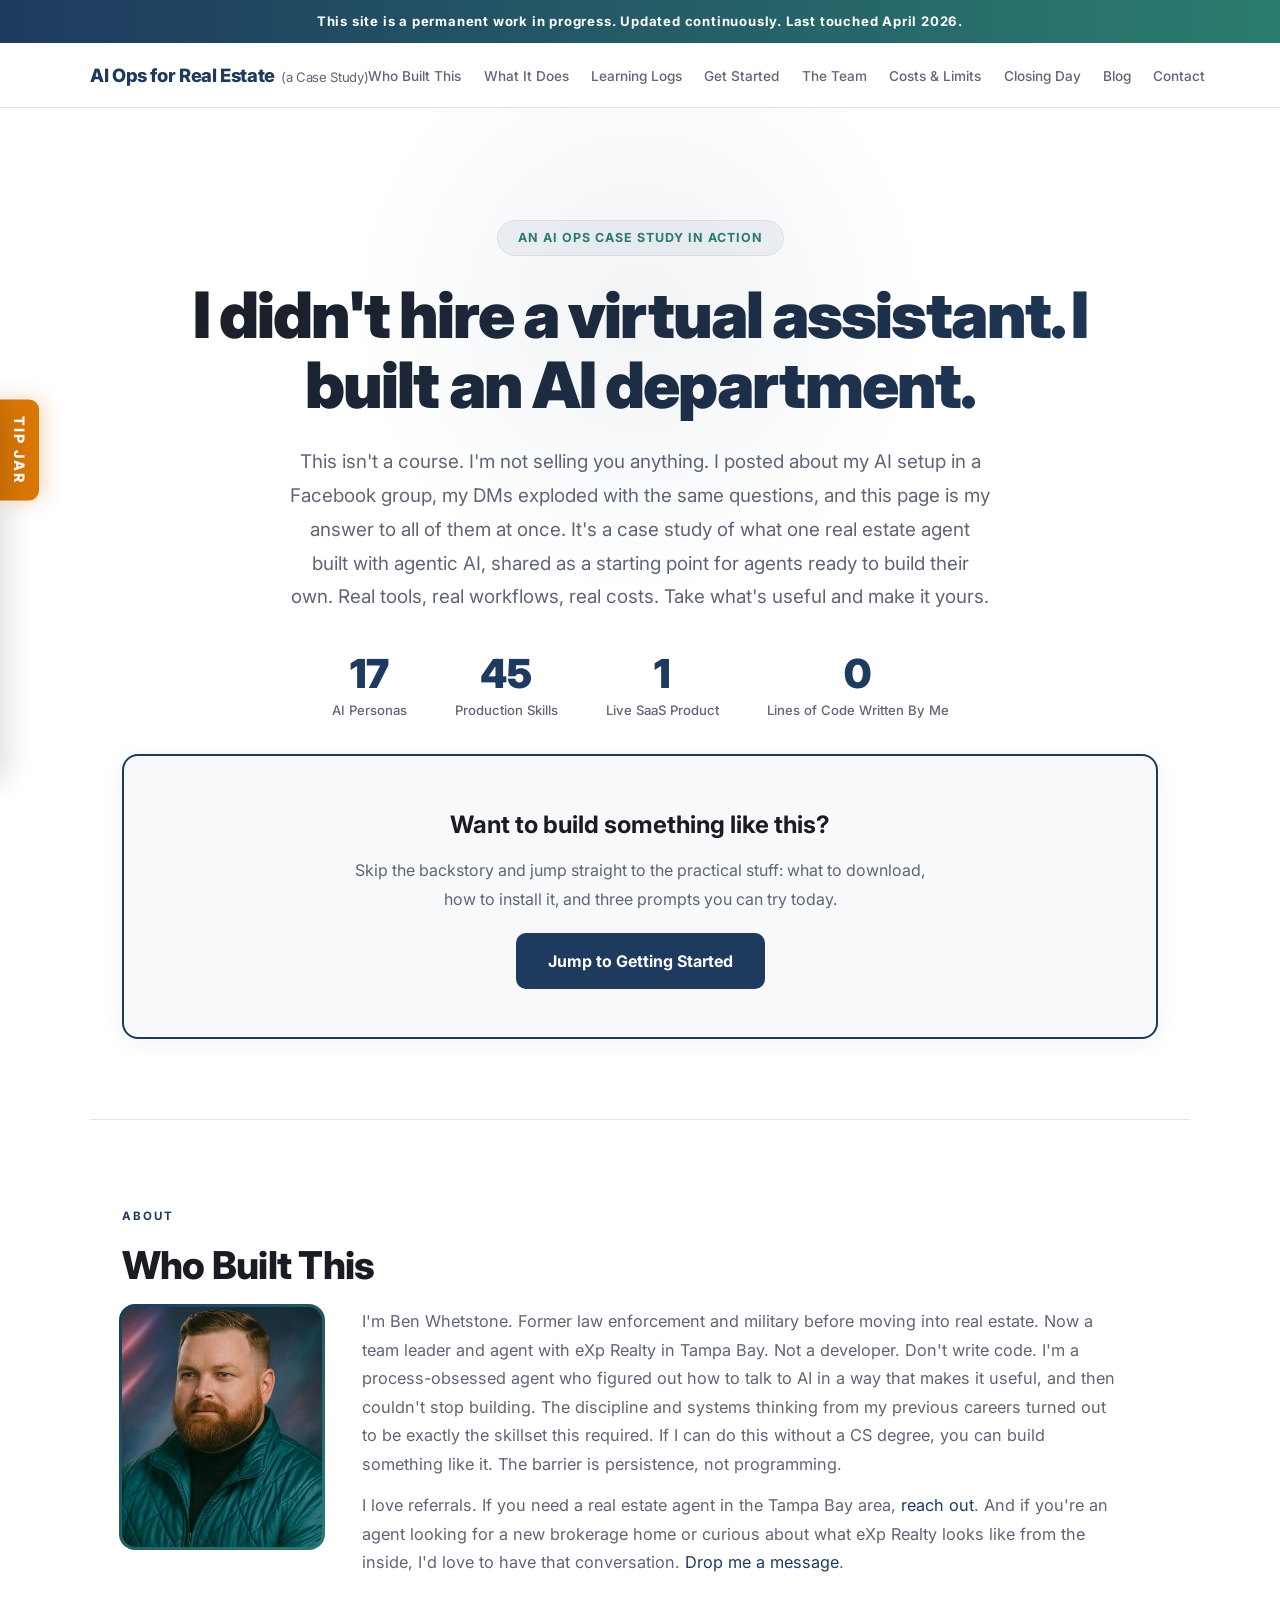
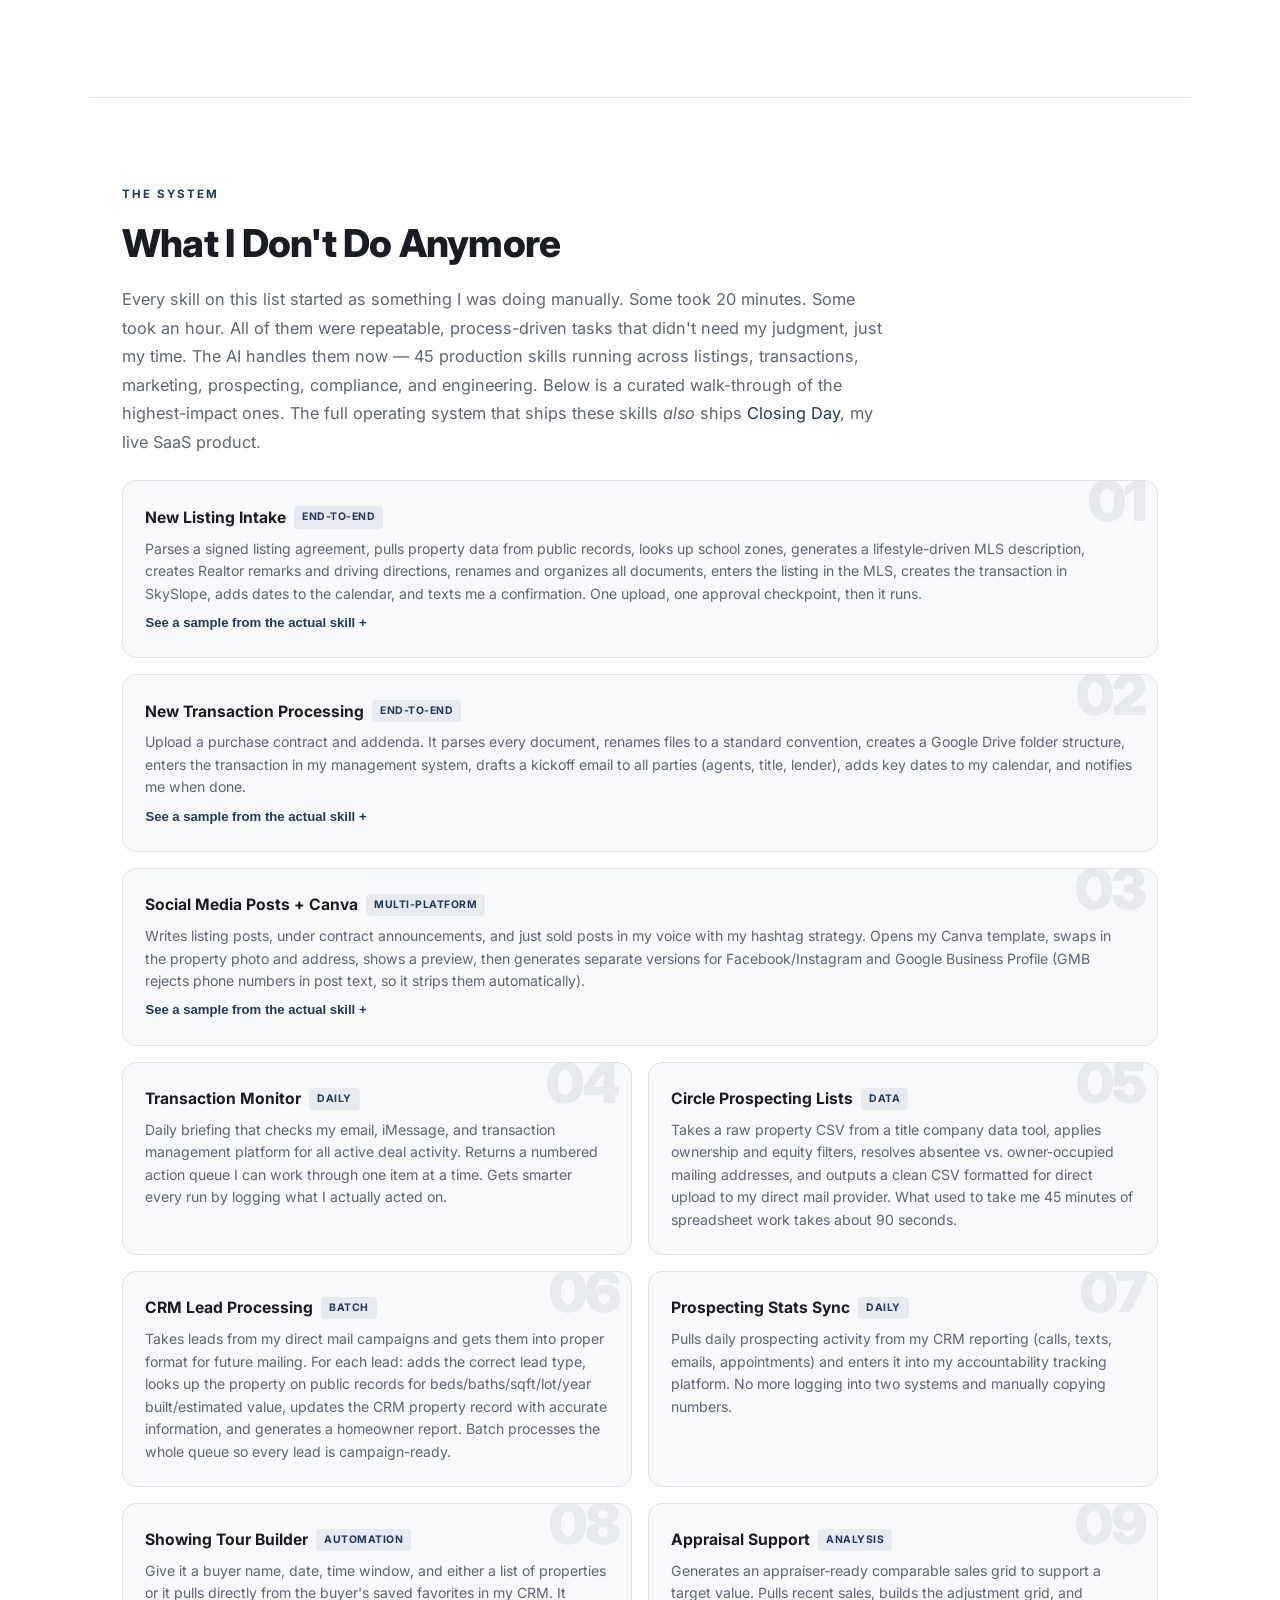
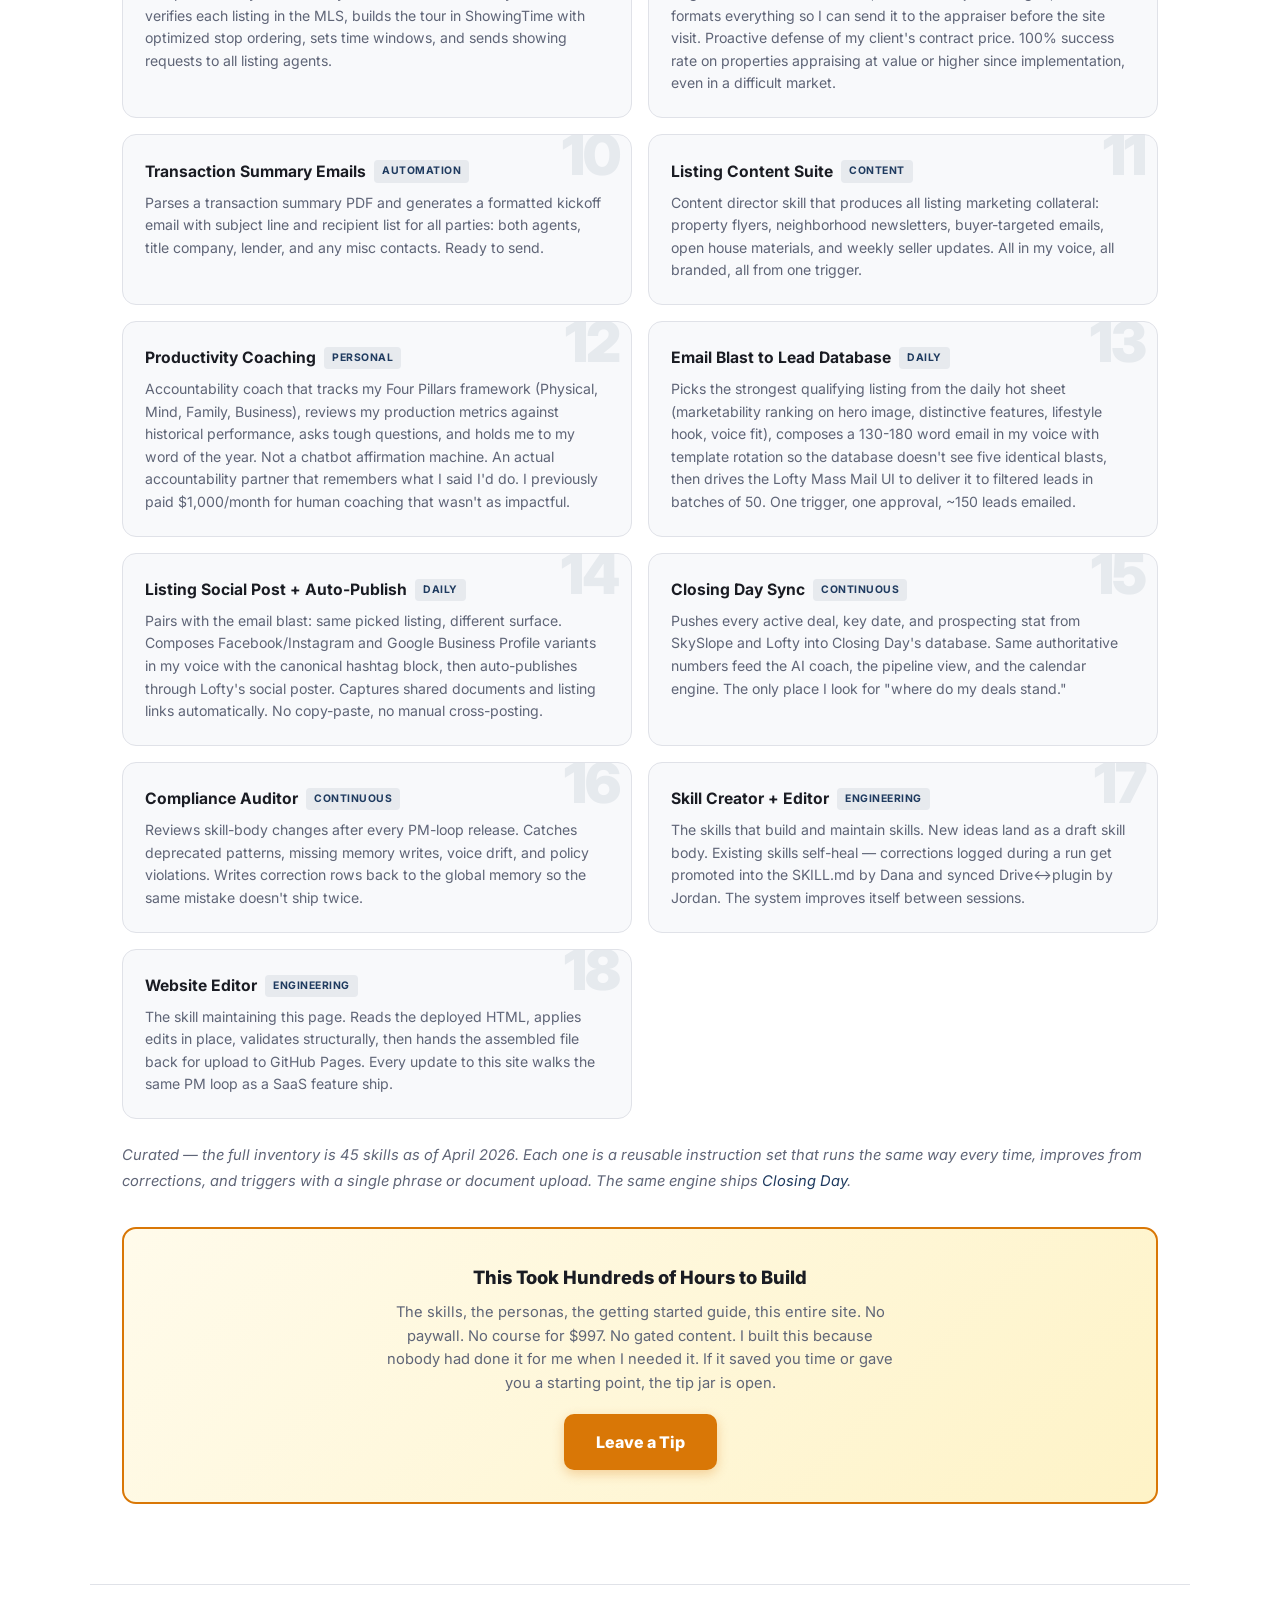
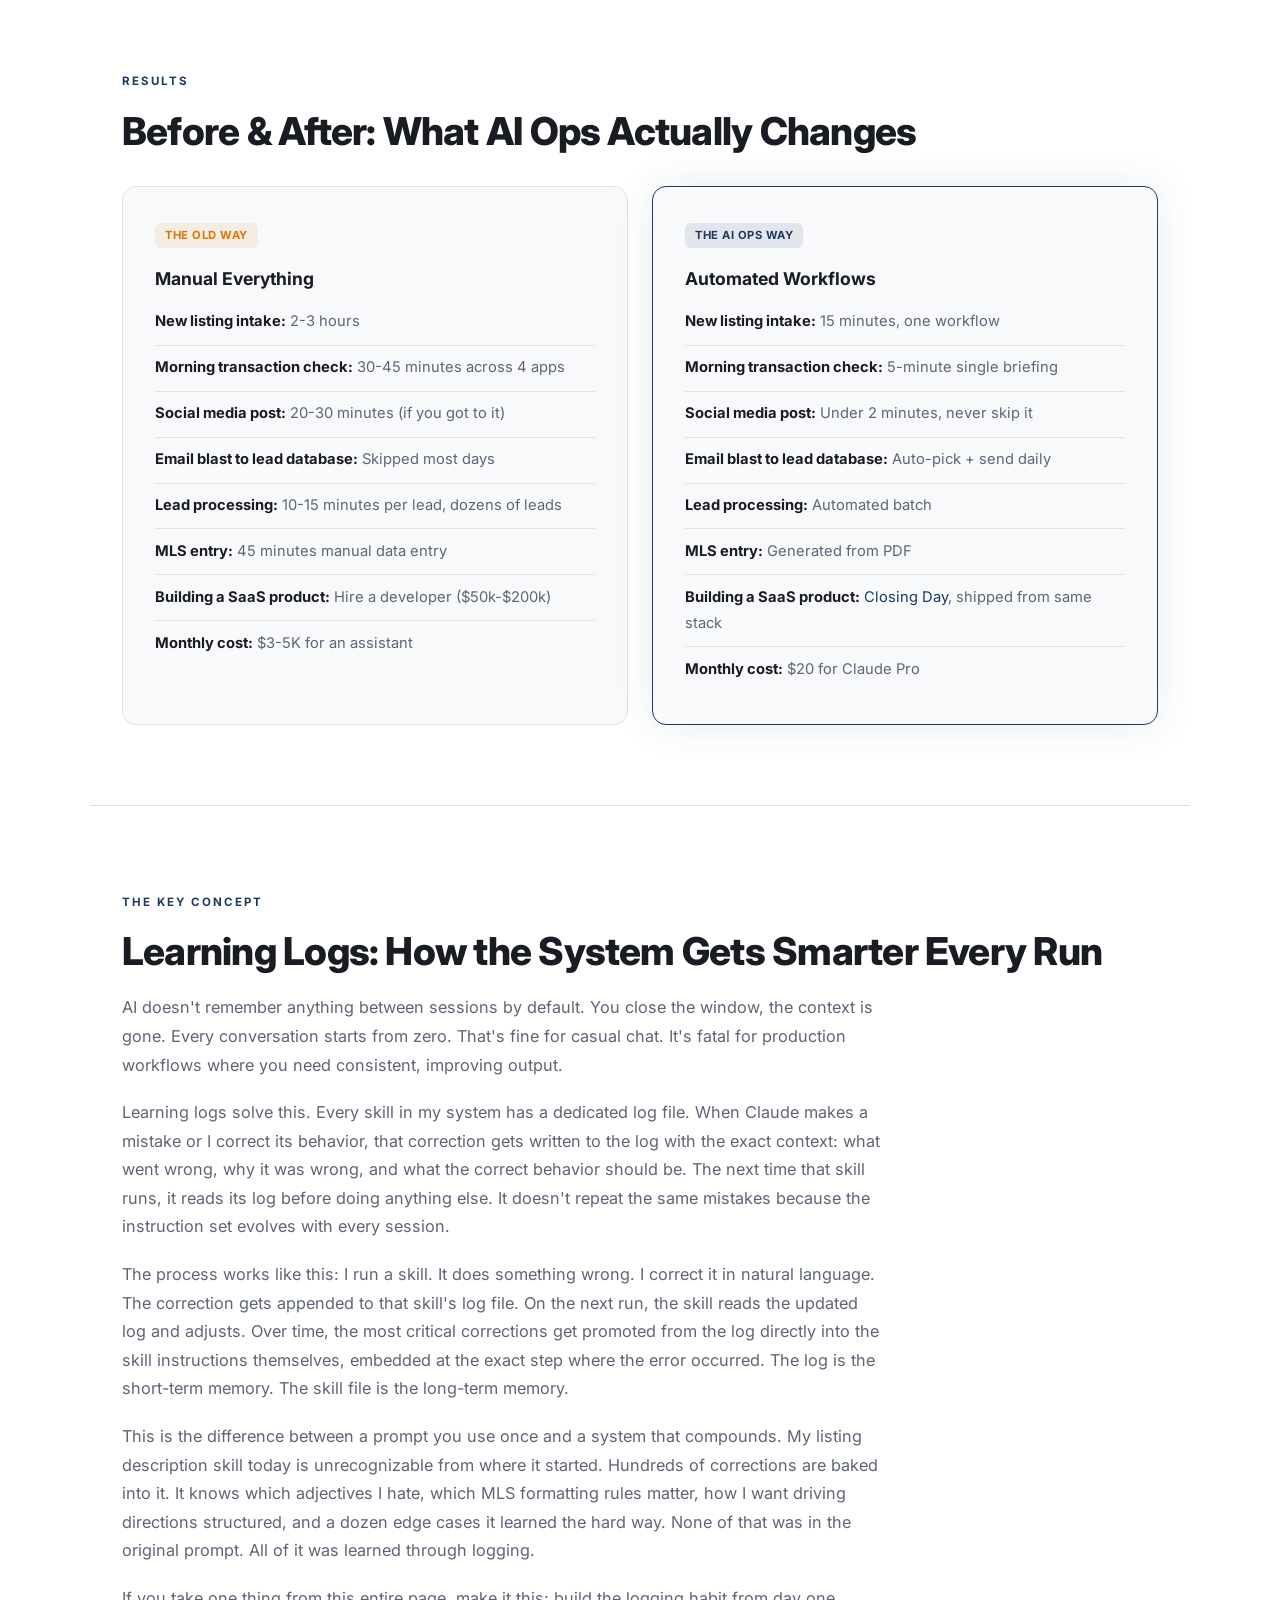
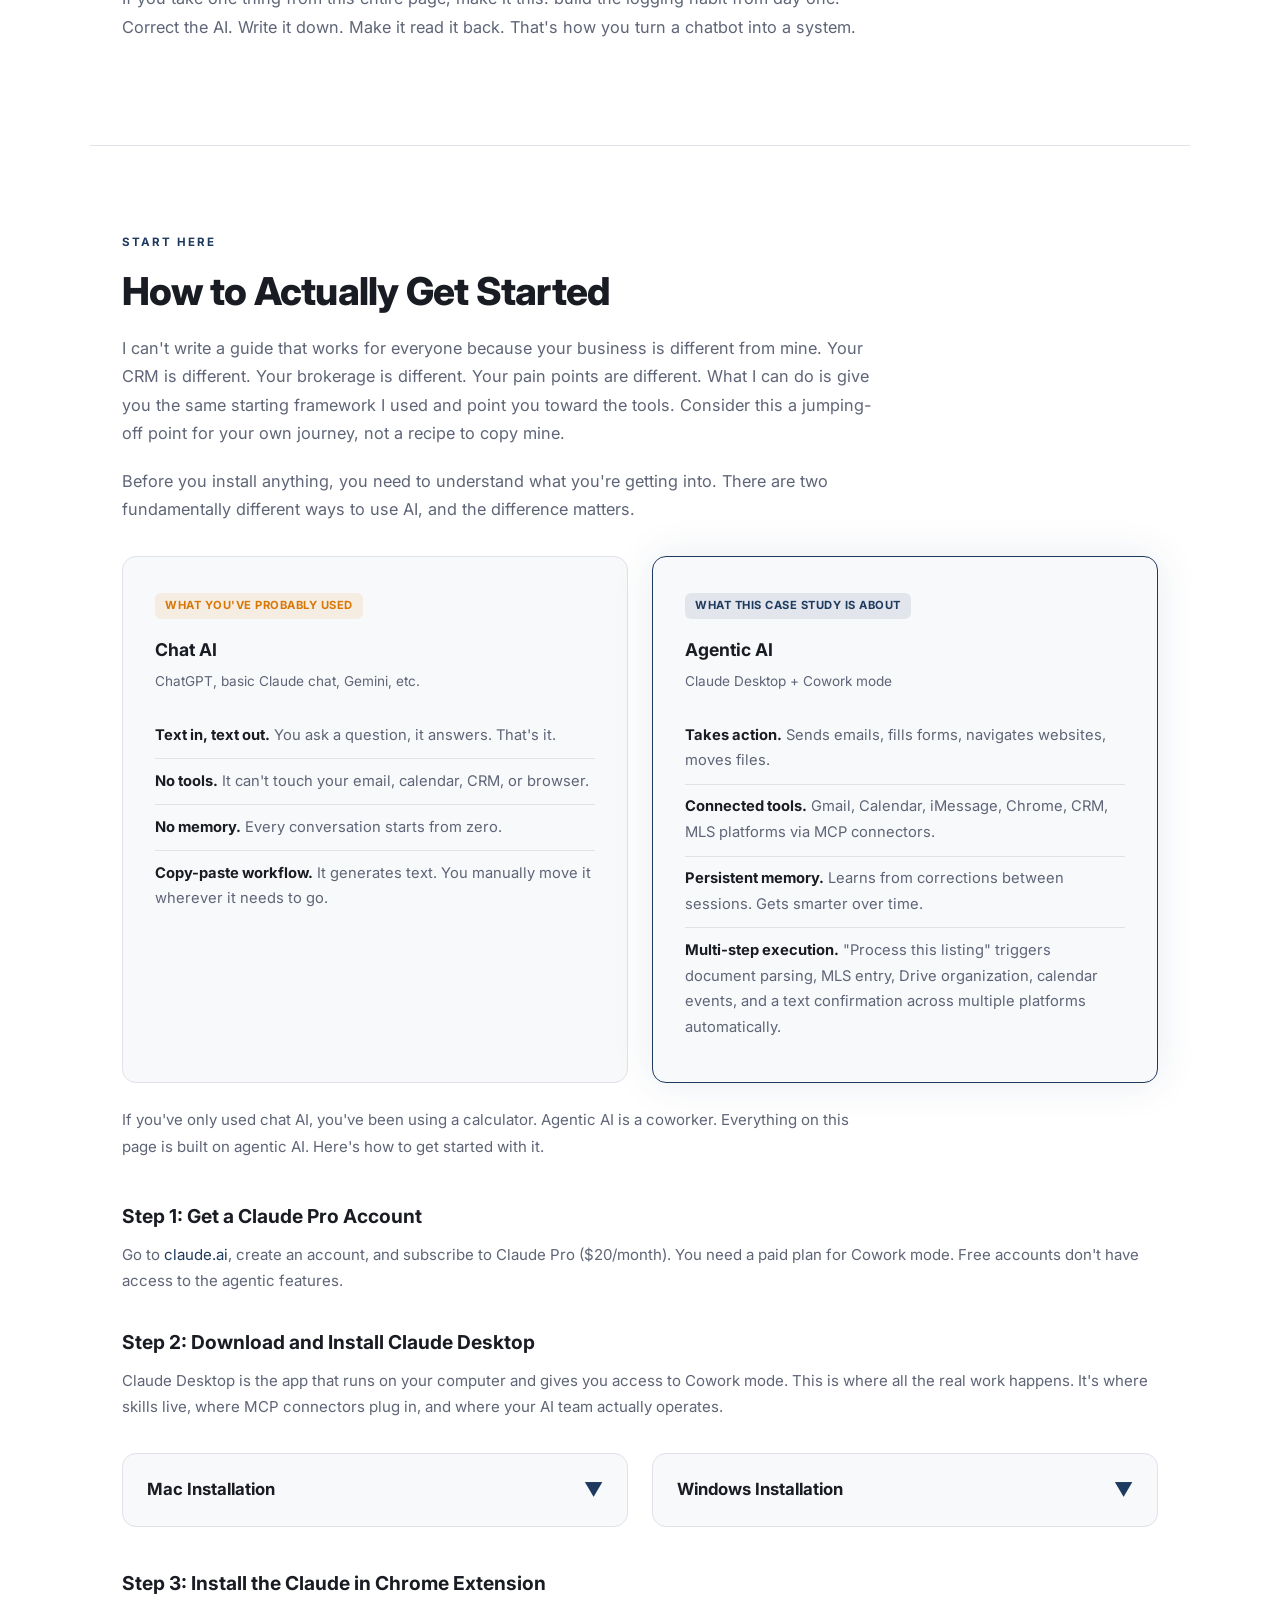
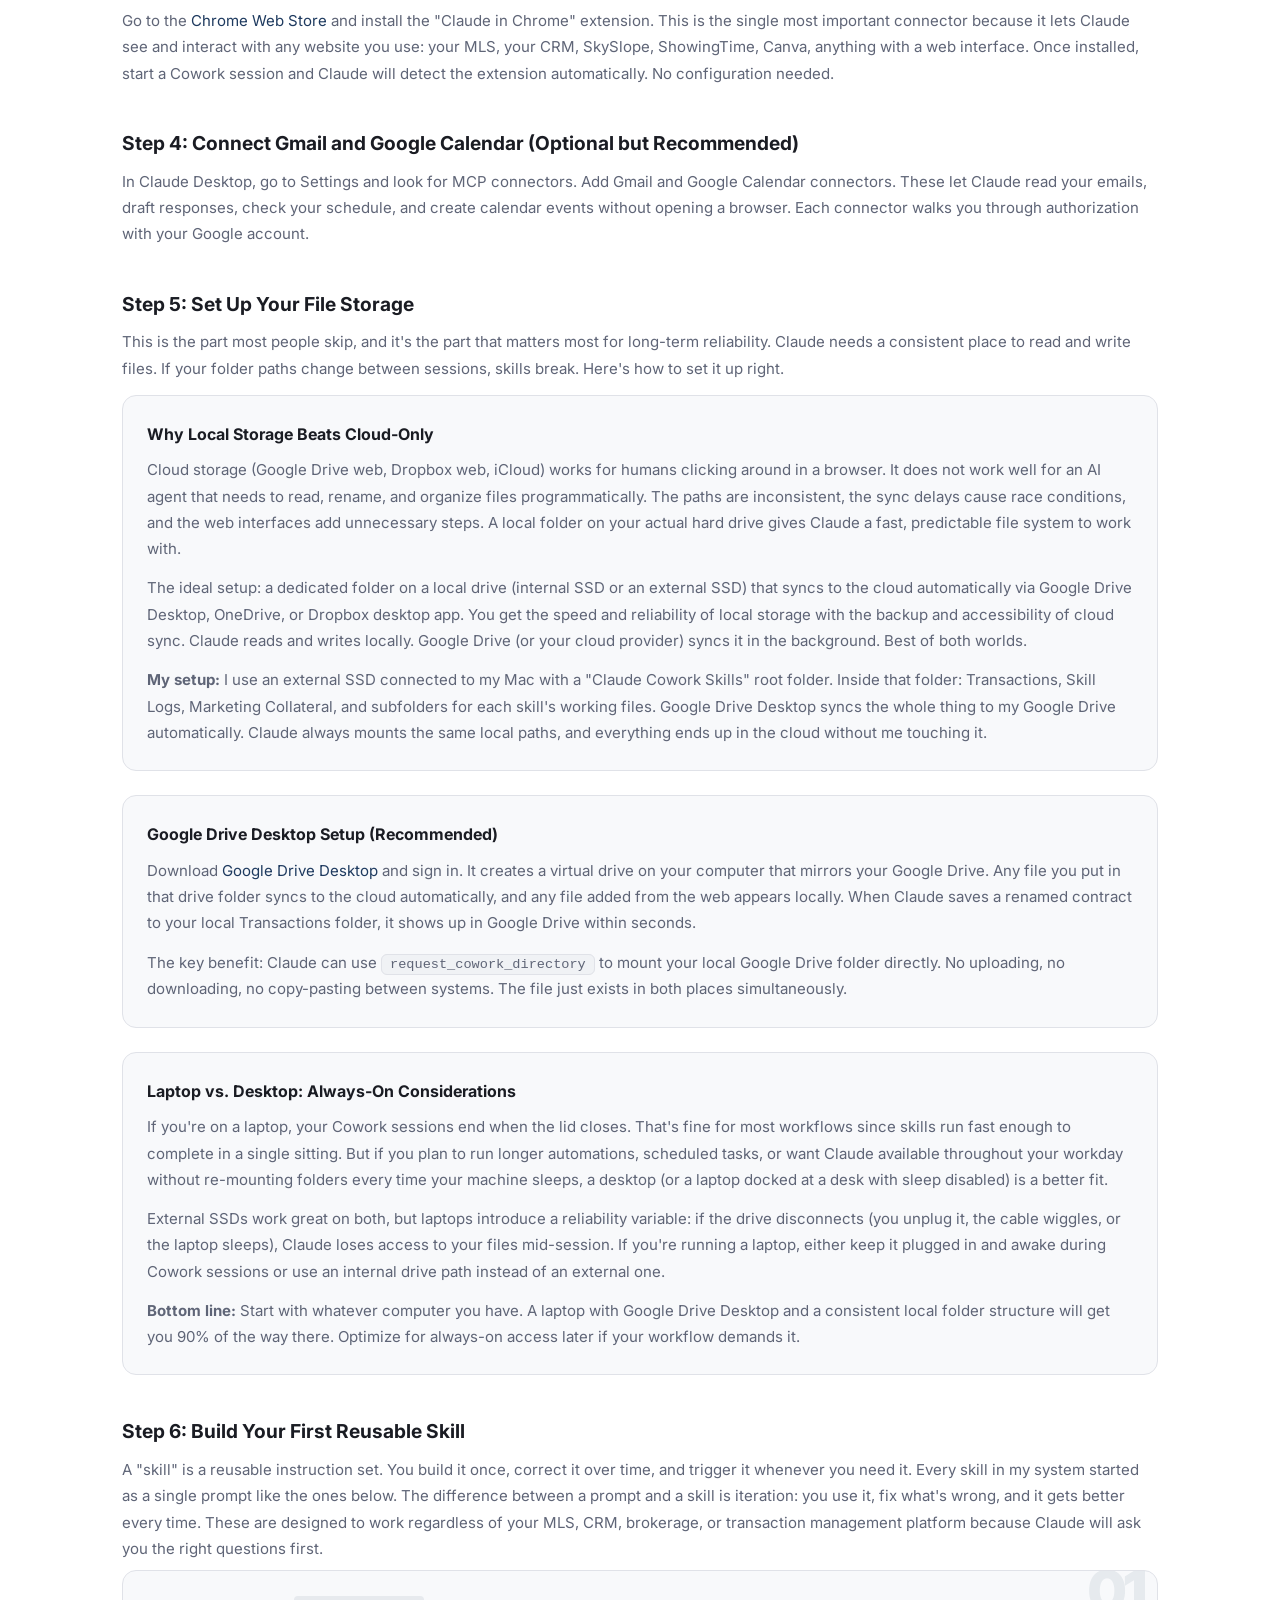
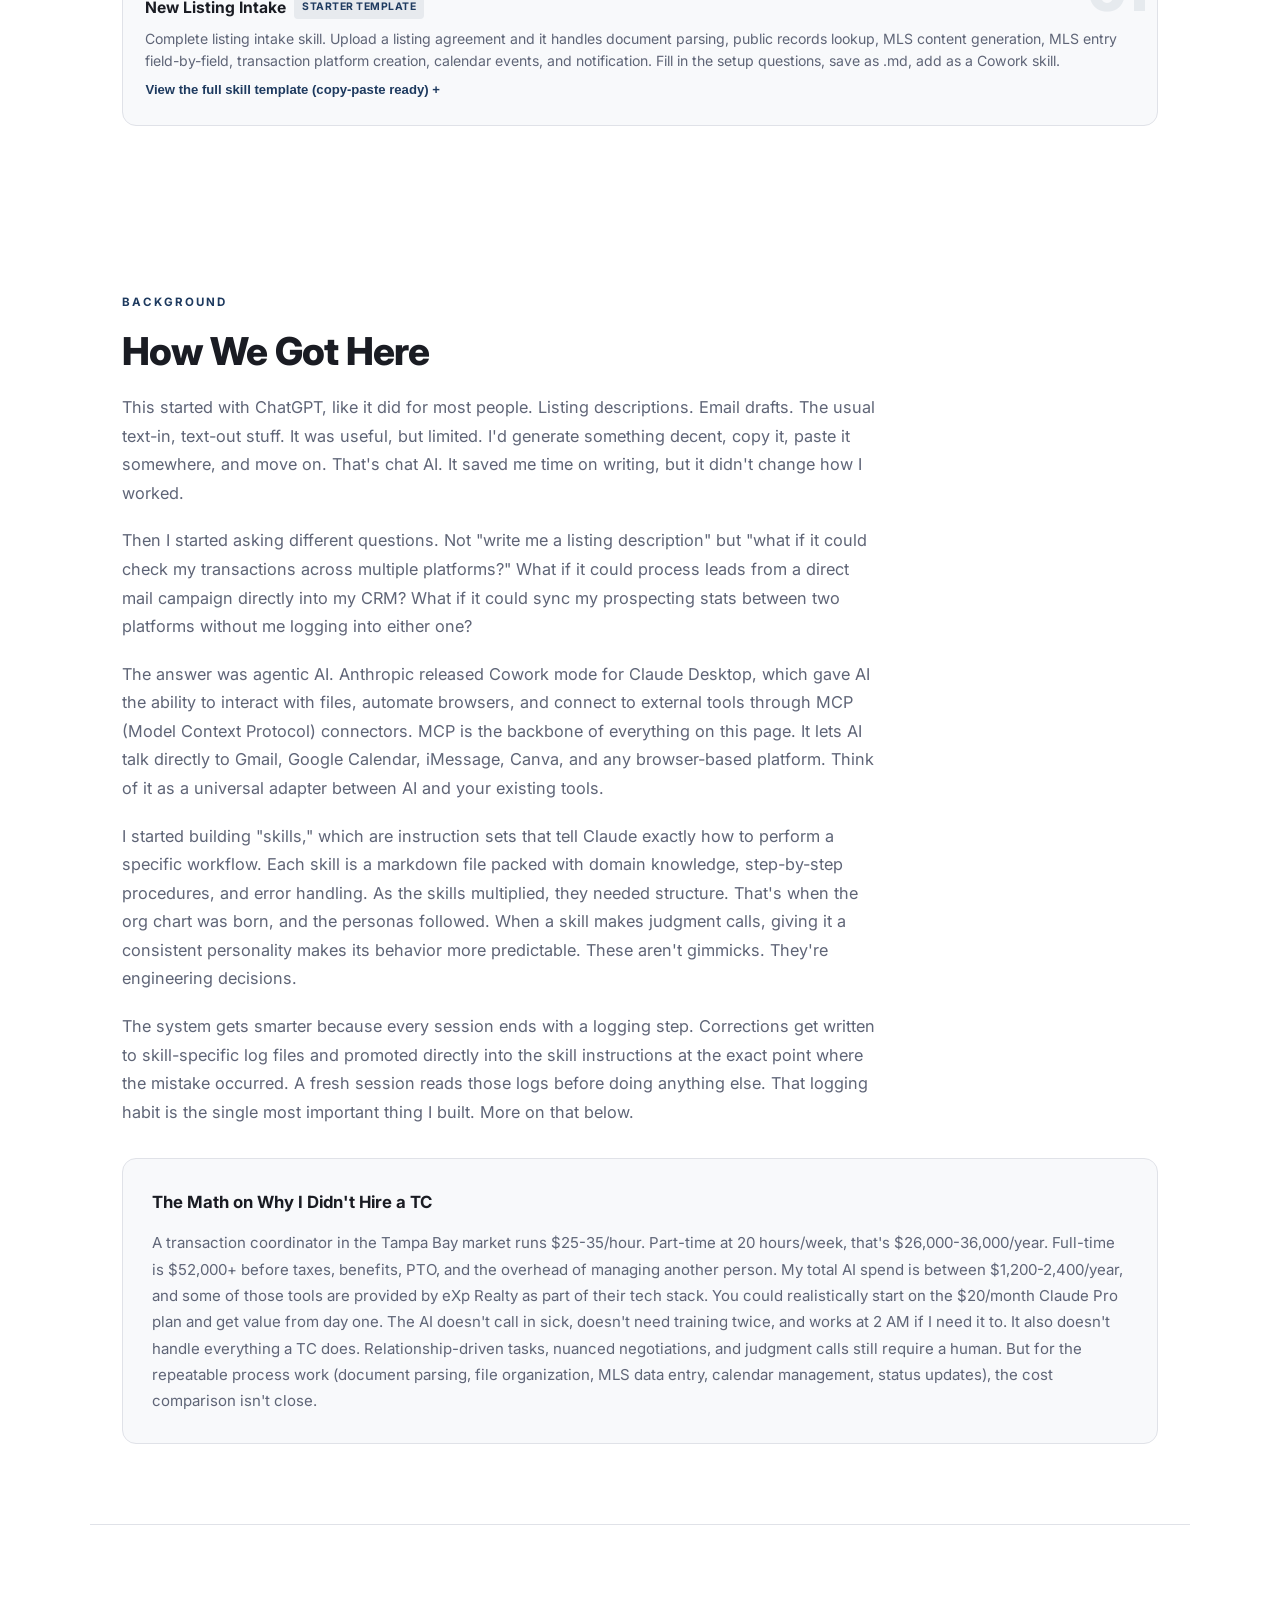
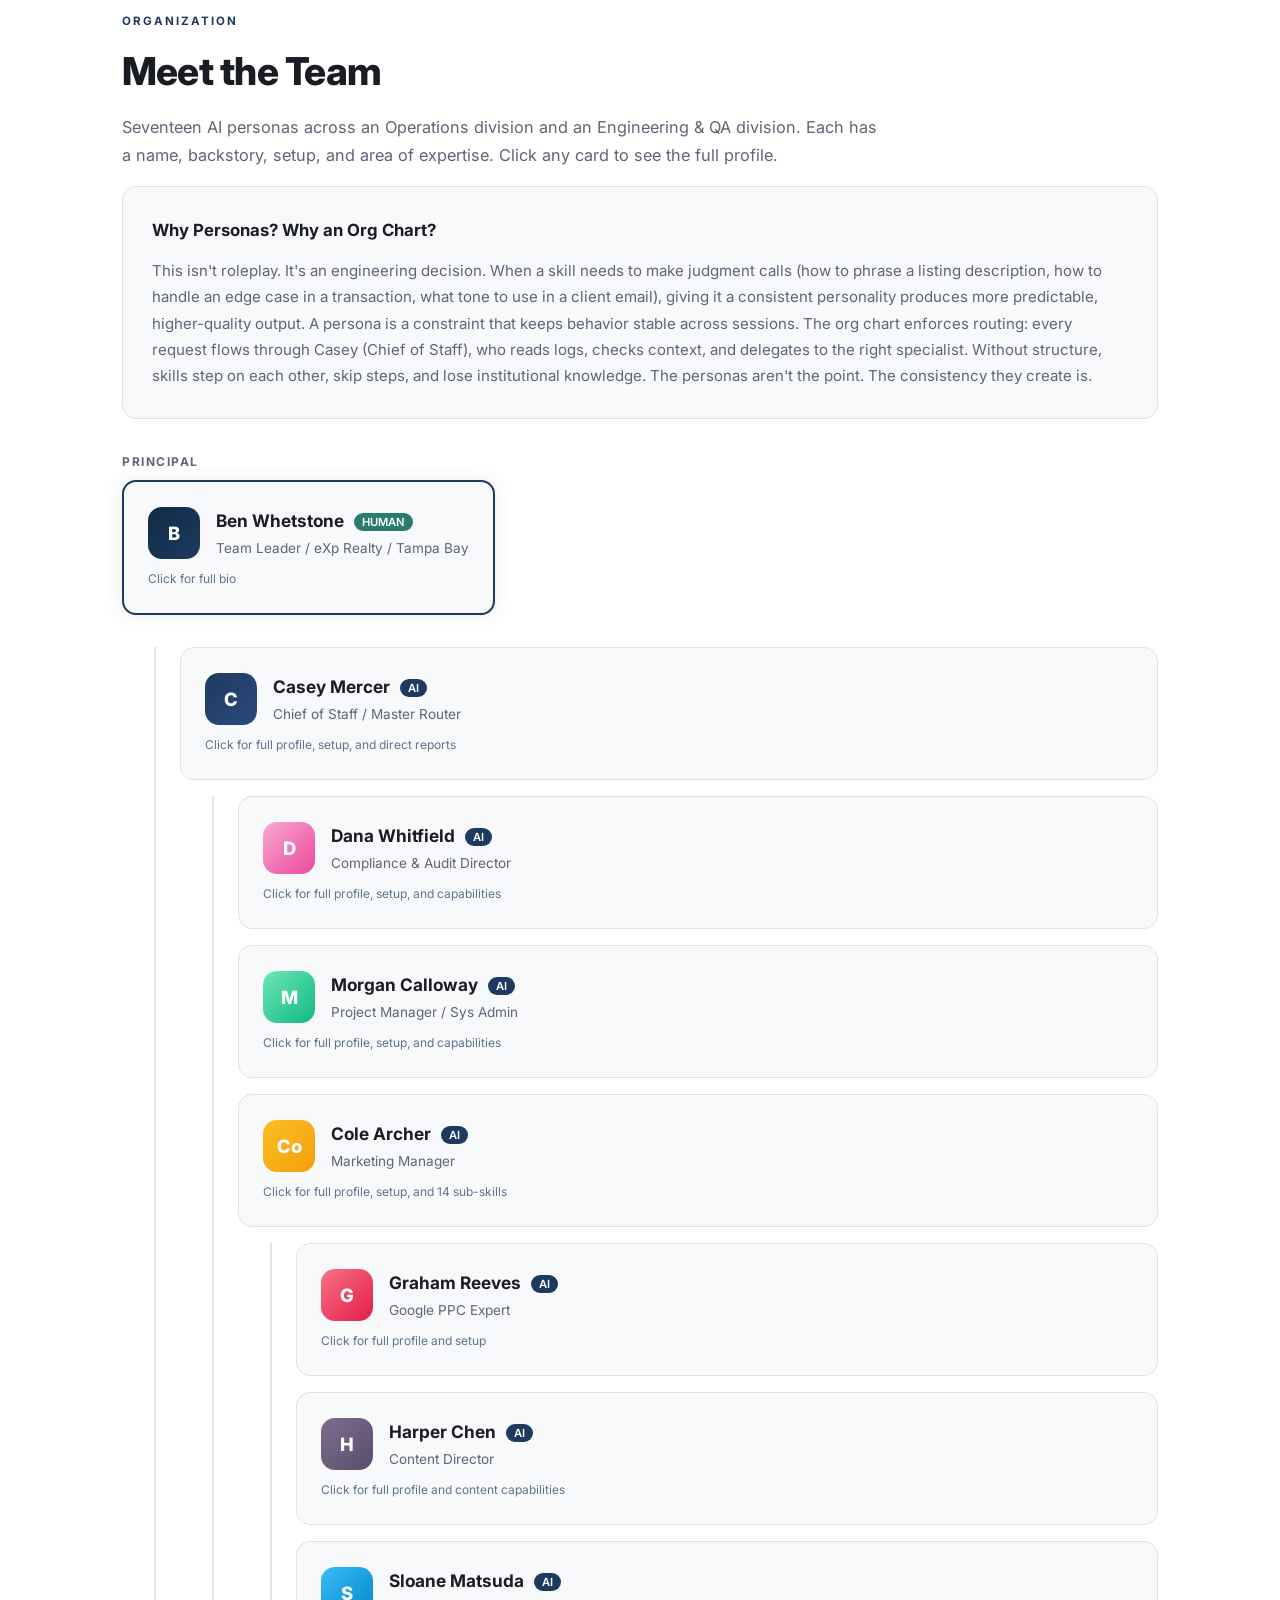
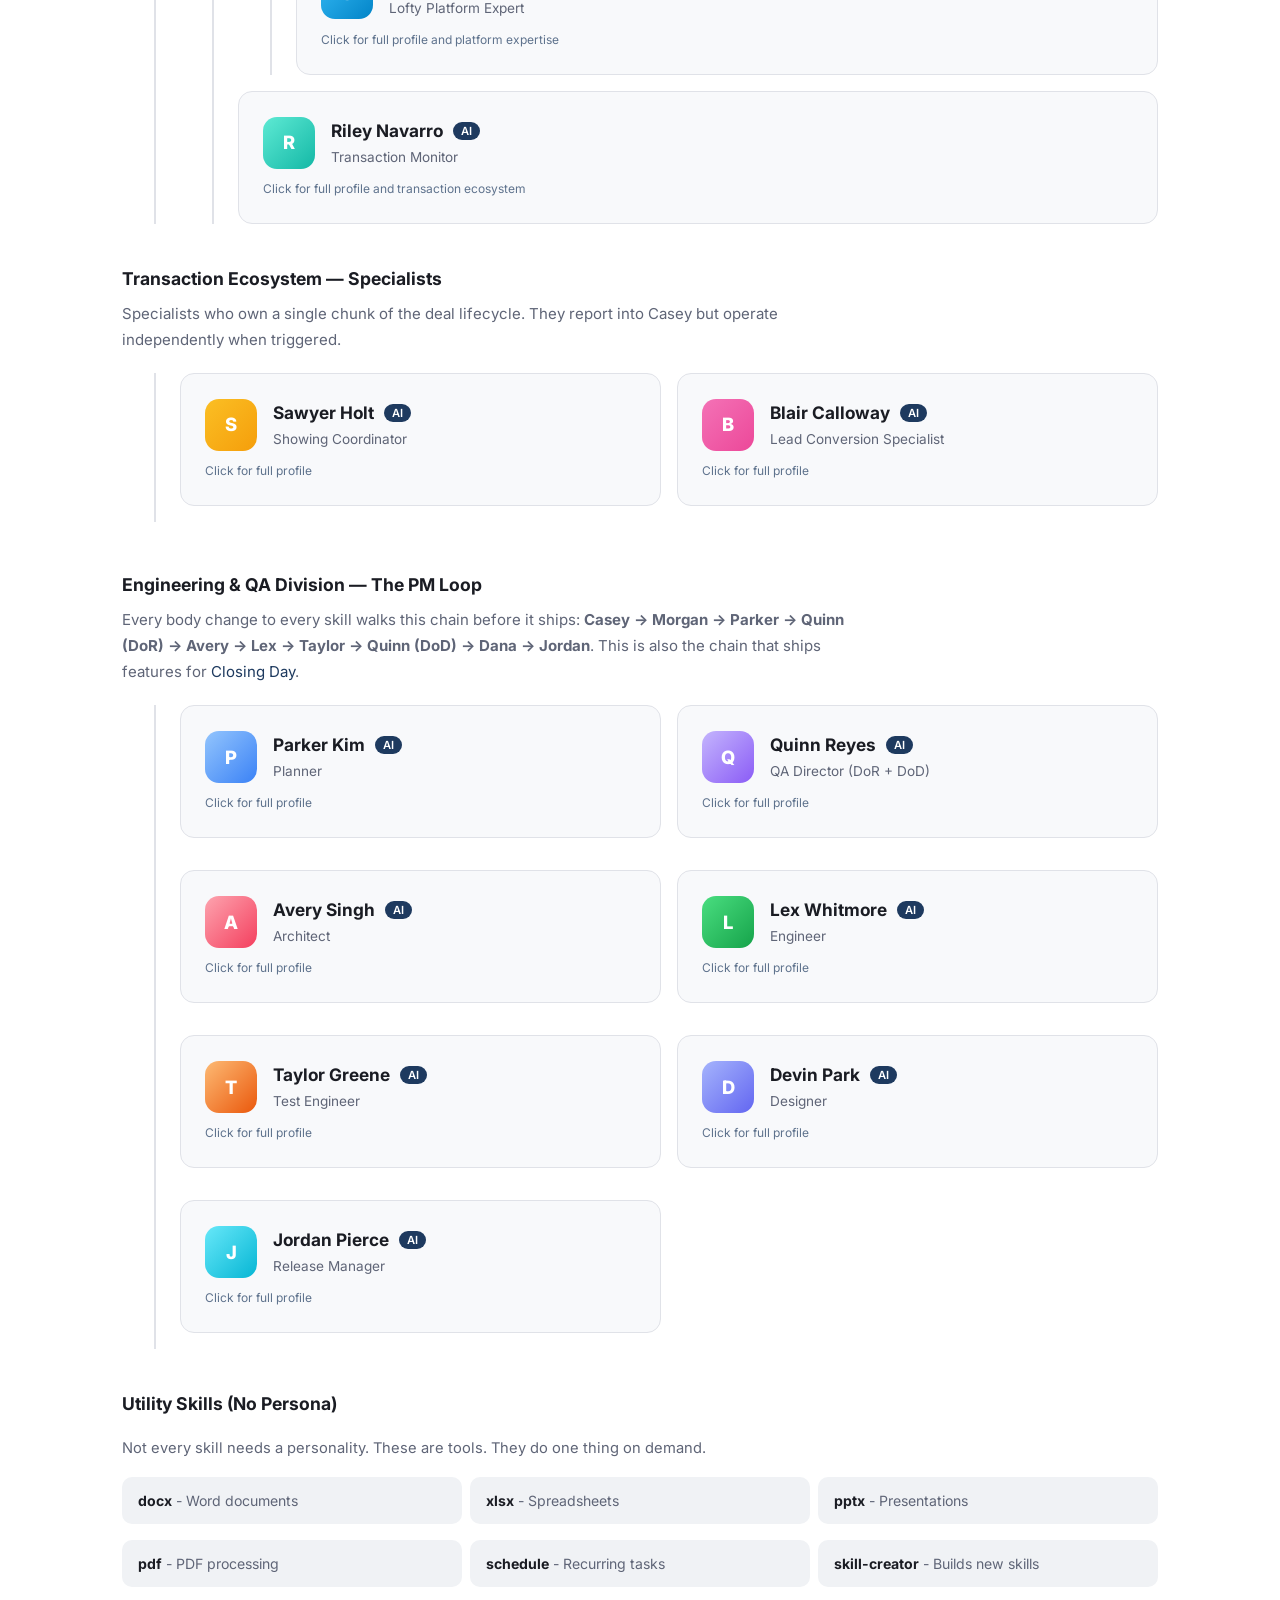
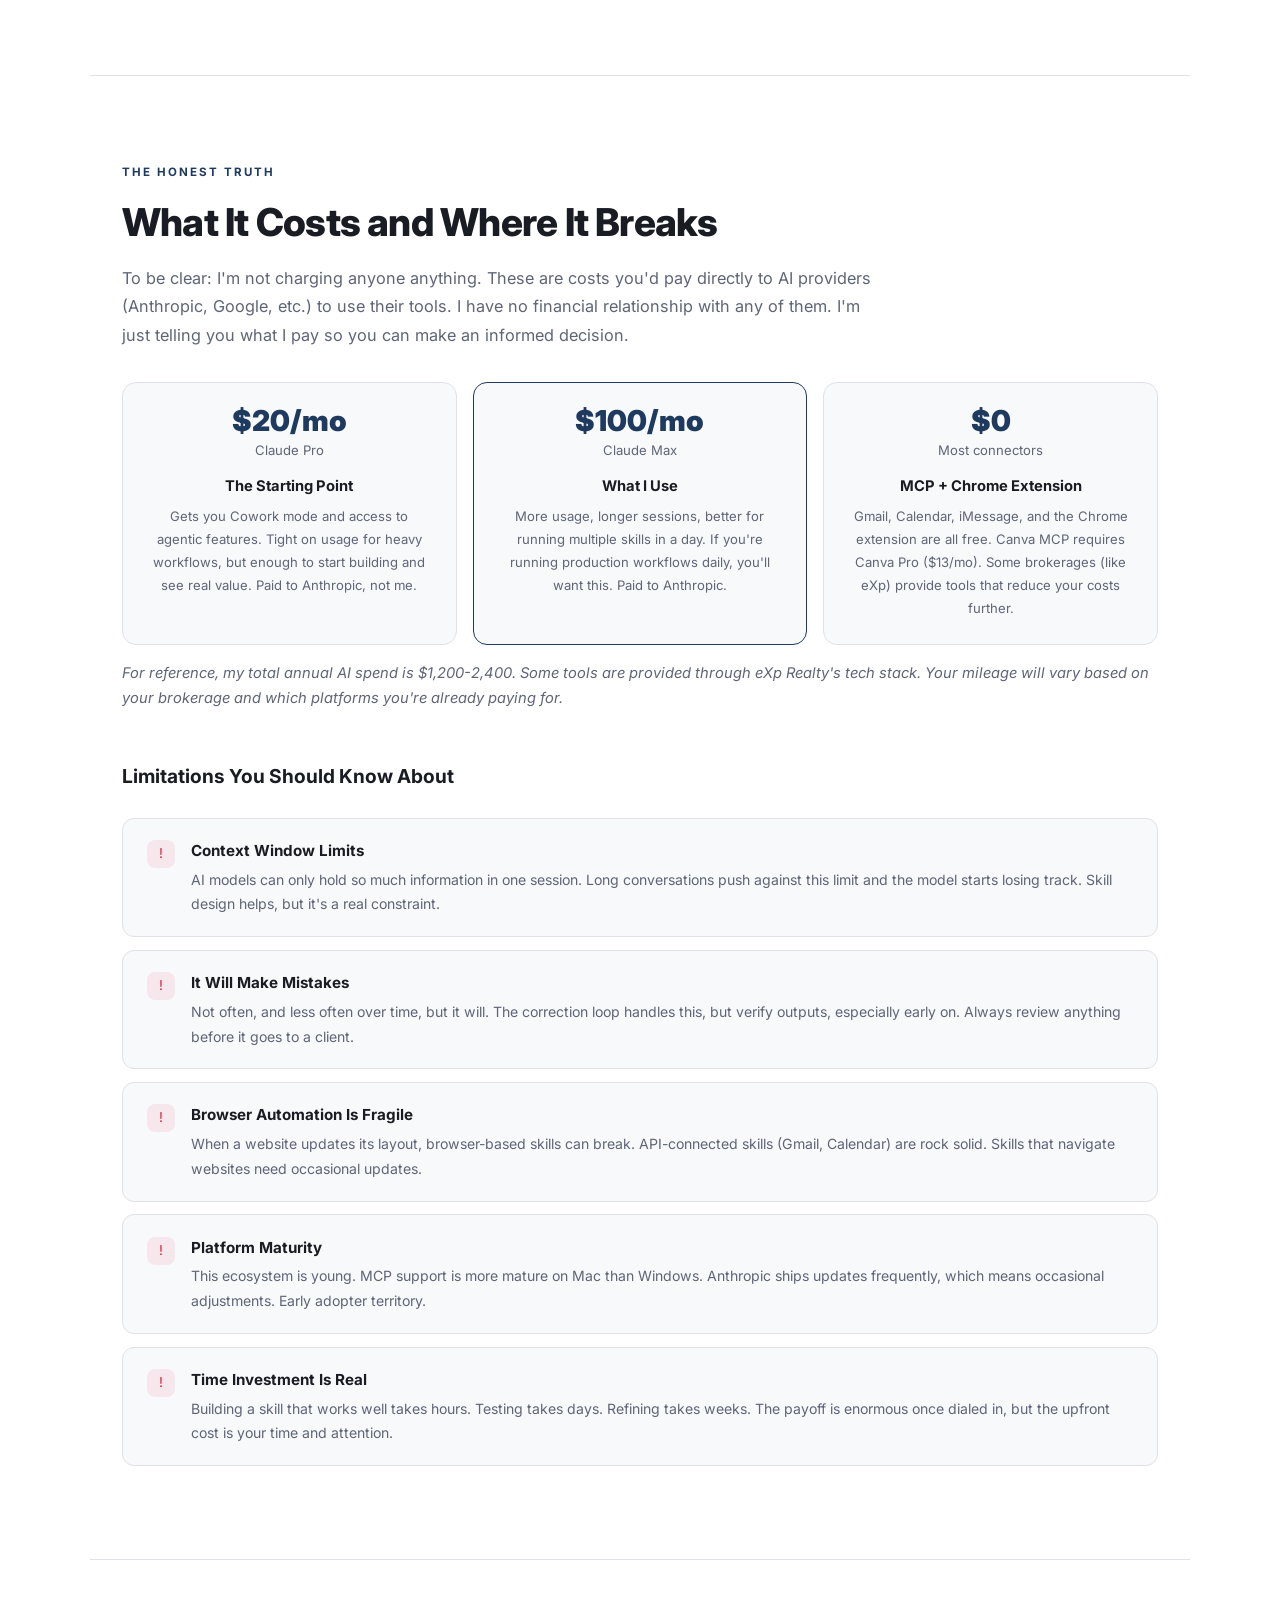
==== commit 8006ac04: "Add blog + admin Worker, SEO scaffolding, RSS feed, dynamic sitemap - src/worker.js: hybrid Worker. " ====
--- a/index.html
+++ b/index.html
@@ -5,6 +5,66 @@
 <meta name="viewport" content="width=device-width, initial-scale=1.0">
 <title>AI Operations for Real Estate | Ben Whetstone</title>
 <meta name="description" content="How one independent real estate agent built a 17-persona AI operations team using Claude, then pointed it at building a live SaaS product (Closing Day). Org chart, workflows, costs, and the honest truth about what works.">
+<link rel="canonical" href="https://aiopsforrealestate.com/">
+<meta name="theme-color" content="#1e3a5f">
+<meta name="author" content="Ben Whetstone">
+<meta name="keywords" content="AI ops, agentic AI, real estate, Claude, automation, SaaS, real estate technology, agent AI, transaction management">
+
+<!-- Open Graph -->
+<meta property="og:type" content="website">
+<meta property="og:url" content="https://aiopsforrealestate.com/">
+<meta property="og:title" content="AI Ops for Real Estate &mdash; A Case Study">
+<meta property="og:description" content="One real estate agent. 17 AI personas. 45 production skills. One live SaaS product. The honest playbook for building an AI ops layer.">
+<meta property="og:image" content="https://aiopsforrealestate.com/closingday-logo.png">
+<meta property="og:site_name" content="AI Ops for Real Estate">
+
+<!-- Twitter card -->
+<meta name="twitter:card" content="summary_large_image">
+<meta name="twitter:title" content="AI Ops for Real Estate &mdash; A Case Study">
+<meta name="twitter:description" content="One real estate agent. 17 AI personas. 45 production skills. One live SaaS product. The honest playbook.">
+<meta name="twitter:image" content="https://aiopsforrealestate.com/closingday-logo.png">
+
+<!-- Discoverability -->
+<link rel="alternate" type="application/rss+xml" title="AI Ops for Real Estate &mdash; Blog" href="https://aiopsforrealestate.com/blog/feed.xml">
+<link rel="sitemap" type="application/xml" href="https://aiopsforrealestate.com/sitemap.xml">
+
+<!-- Structured data -->
+<script type="application/ld+json">
+{
+  "@context": "https://schema.org",
+  "@graph": [
+    {
+      "@type": "WebSite",
+      "@id": "https://aiopsforrealestate.com/#website",
+      "url": "https://aiopsforrealestate.com/",
+      "name": "AI Ops for Real Estate",
+      "description": "How one independent real estate agent built an AI ops layer and shipped a live SaaS product.",
+      "publisher": { "@id": "https://aiopsforrealestate.com/#person" },
+      "inLanguage": "en-US"
+    },
+    {
+      "@type": "Person",
+      "@id": "https://aiopsforrealestate.com/#person",
+      "name": "Ben Whetstone",
+      "url": "https://aiopsforrealestate.com/",
+      "image": "https://aiopsforrealestate.com/headshot.jpg",
+      "jobTitle": "Real Estate Agent / AI Ops Builder",
+      "worksFor": { "@type": "Organization", "name": "eXp Realty" },
+      "sameAs": [
+        "https://southshoreteam.info"
+      ]
+    },
+    {
+      "@type": "Organization",
+      "name": "Closing Day",
+      "url": "https://closingday.info",
+      "logo": "https://aiopsforrealestate.com/closingday-logo.png",
+      "description": "Pipeline + accountability platform for real estate agents, built by an agent without writing code."
+    }
+  ]
+}
+</script>
+
 <style>
   @import url('https://fonts.googleapis.com/css2?family=Inter:wght@400;500;600;700;800;900&display=swap');
   :root {
@@ -939,6 +999,7 @@
       <li><a href="#team">The Team</a></li>
       <li><a href="#costs">Costs &amp; Limits</a></li>
       <li><a href="#closingday">Closing Day</a></li>
+      <li><a href="/blog">Blog</a></li>
       <li><a href="#contact">Contact</a></li>
     </ul>
   </div>
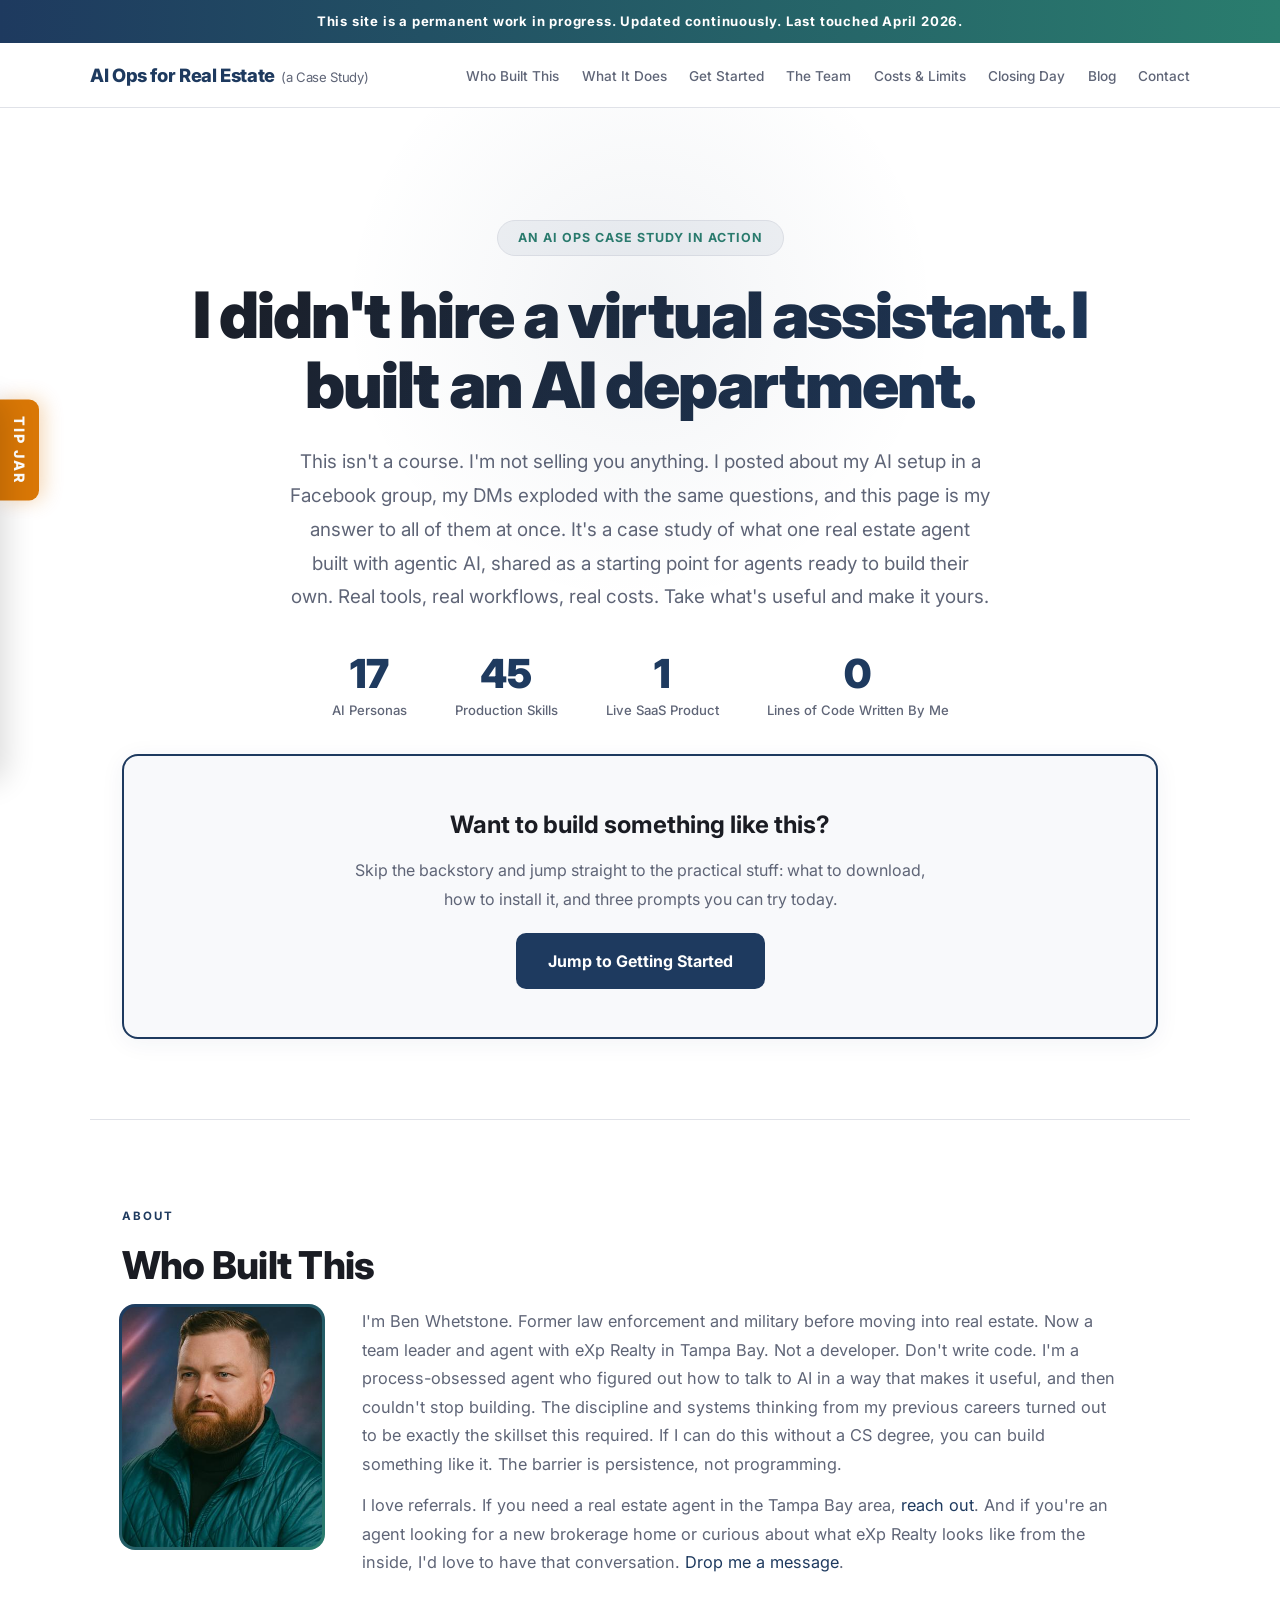
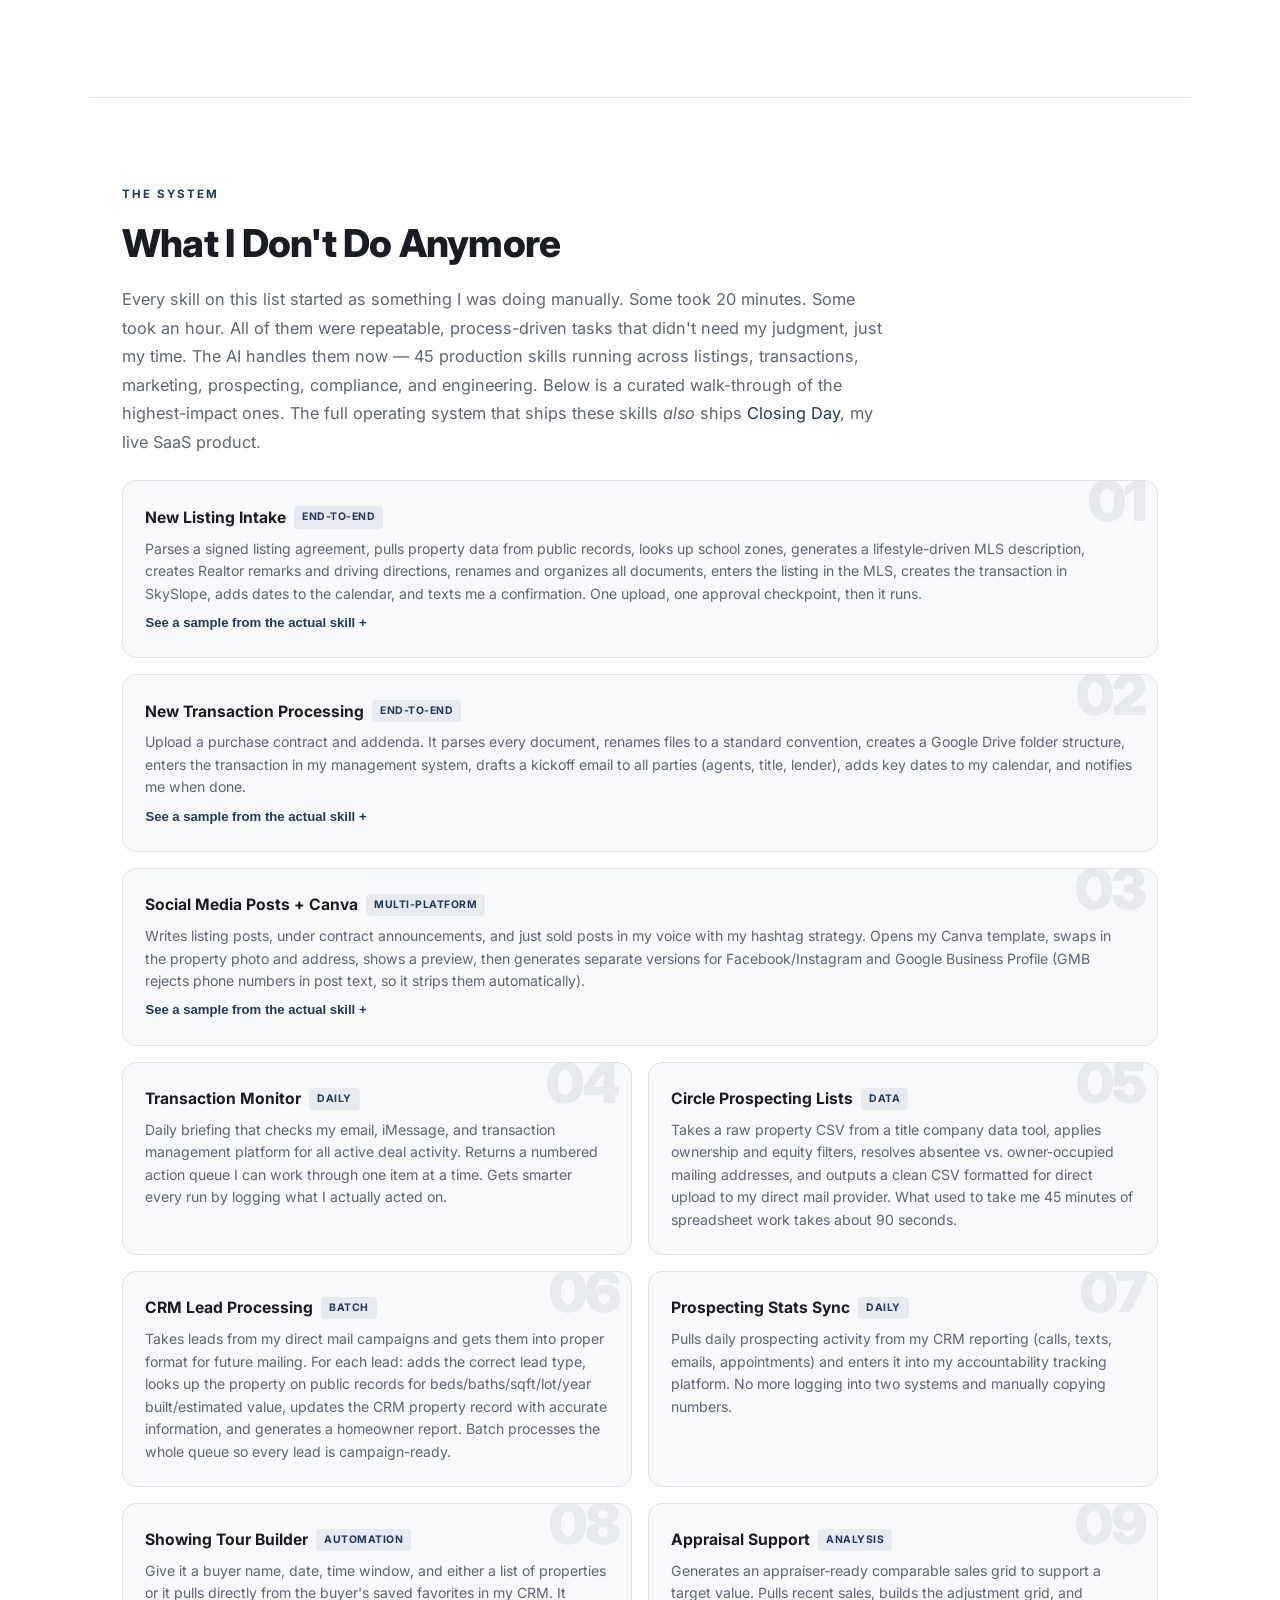
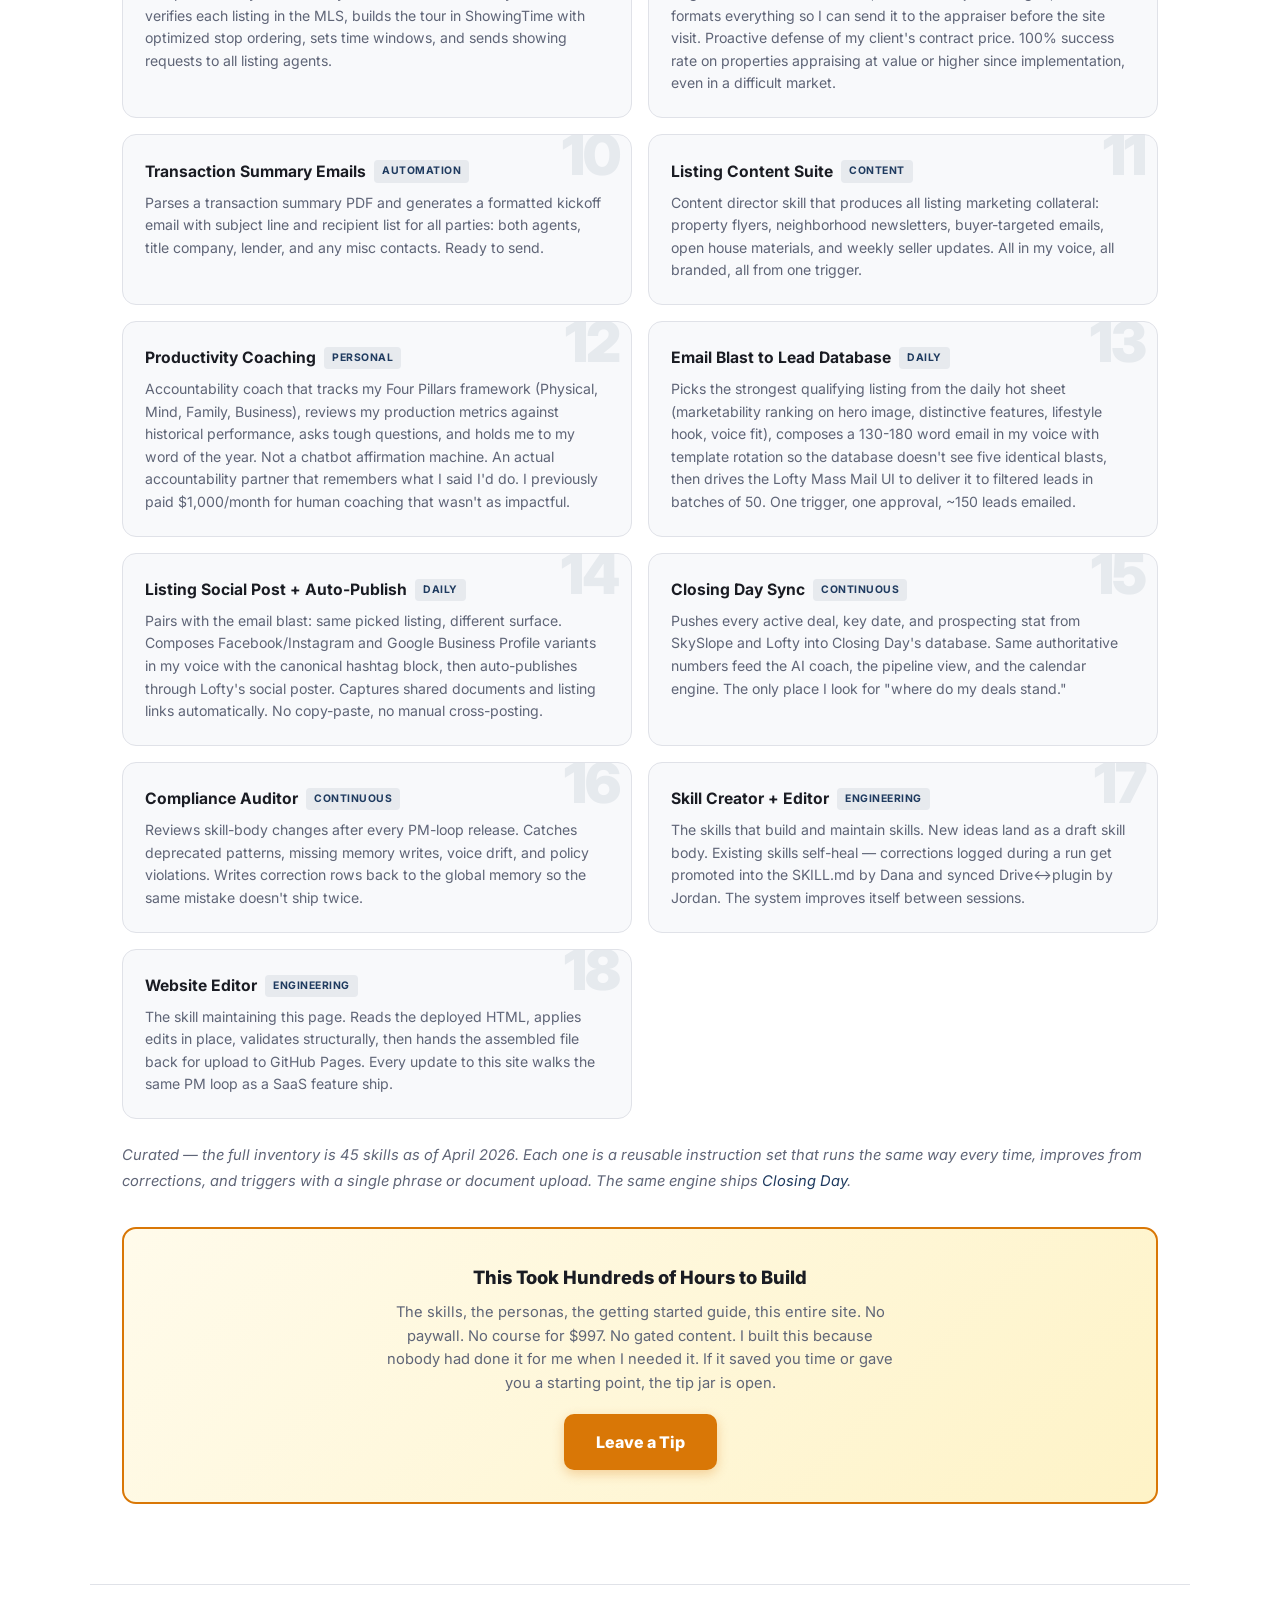
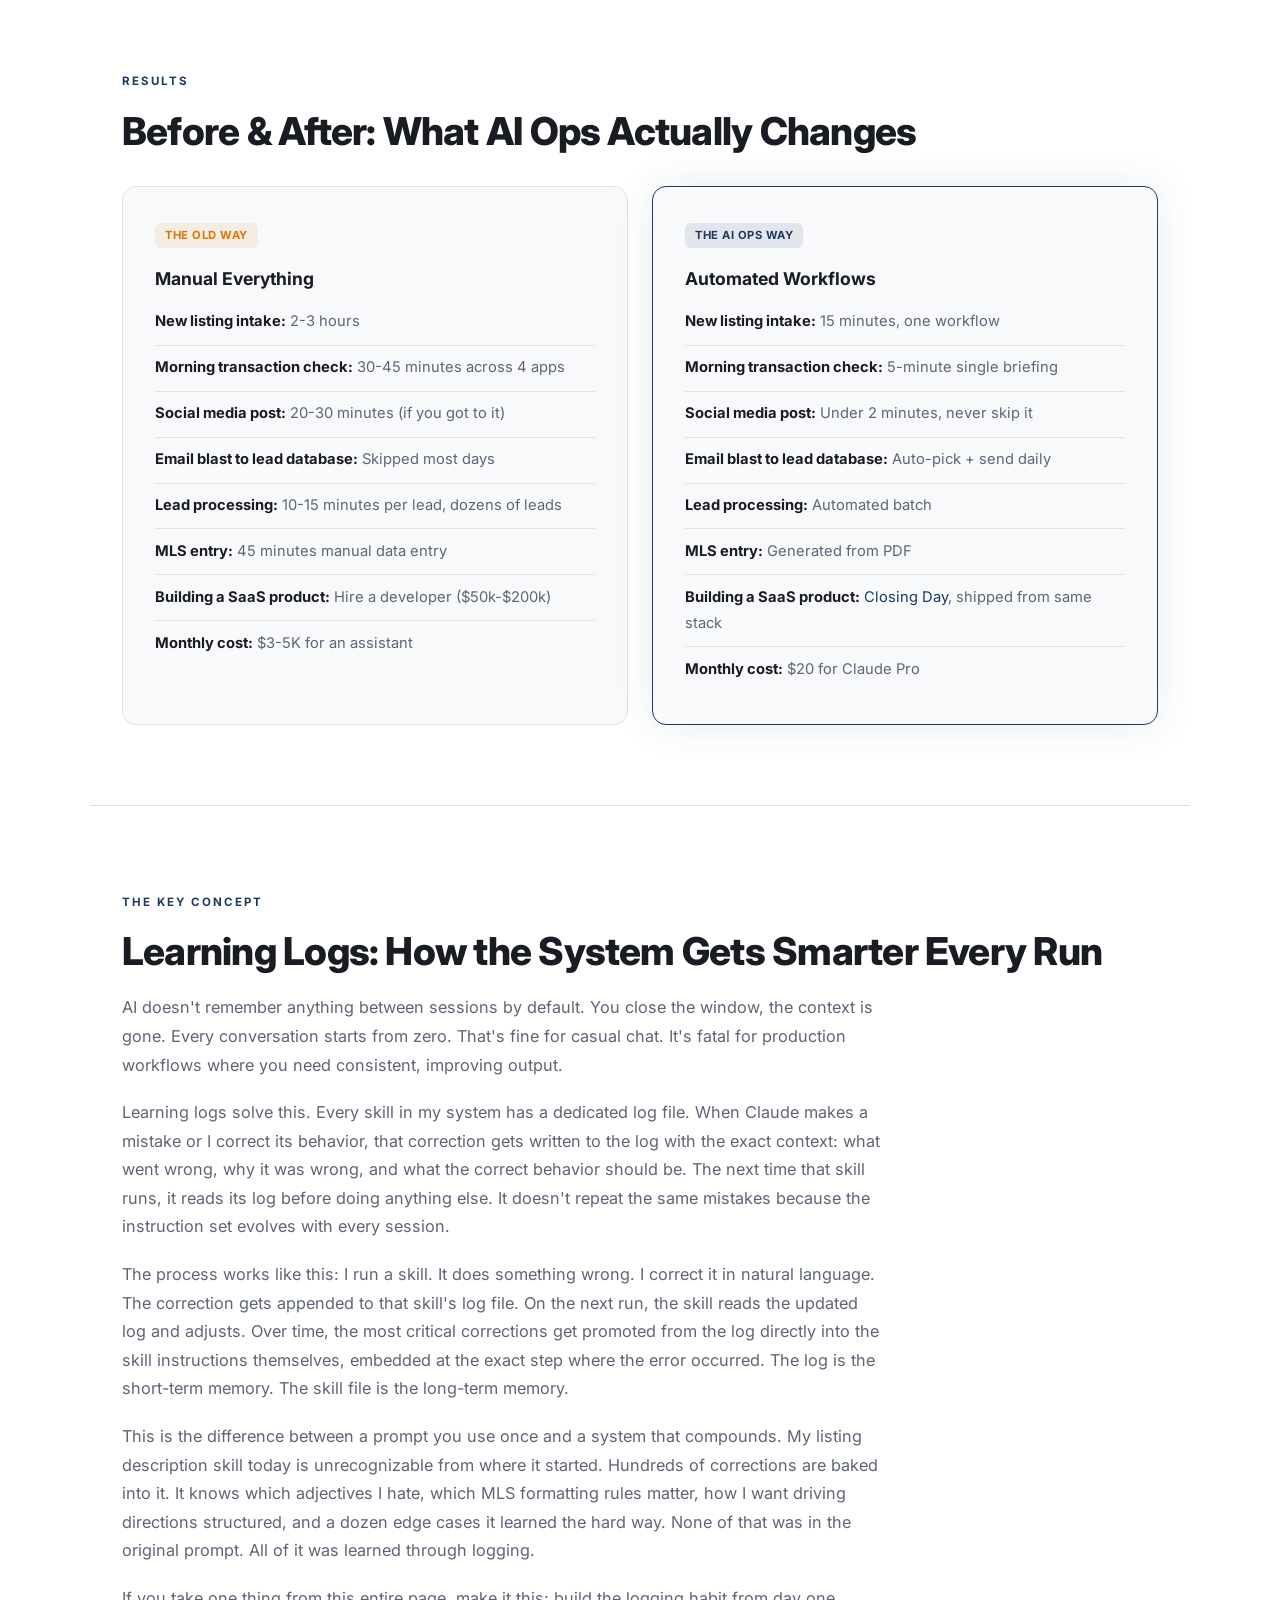
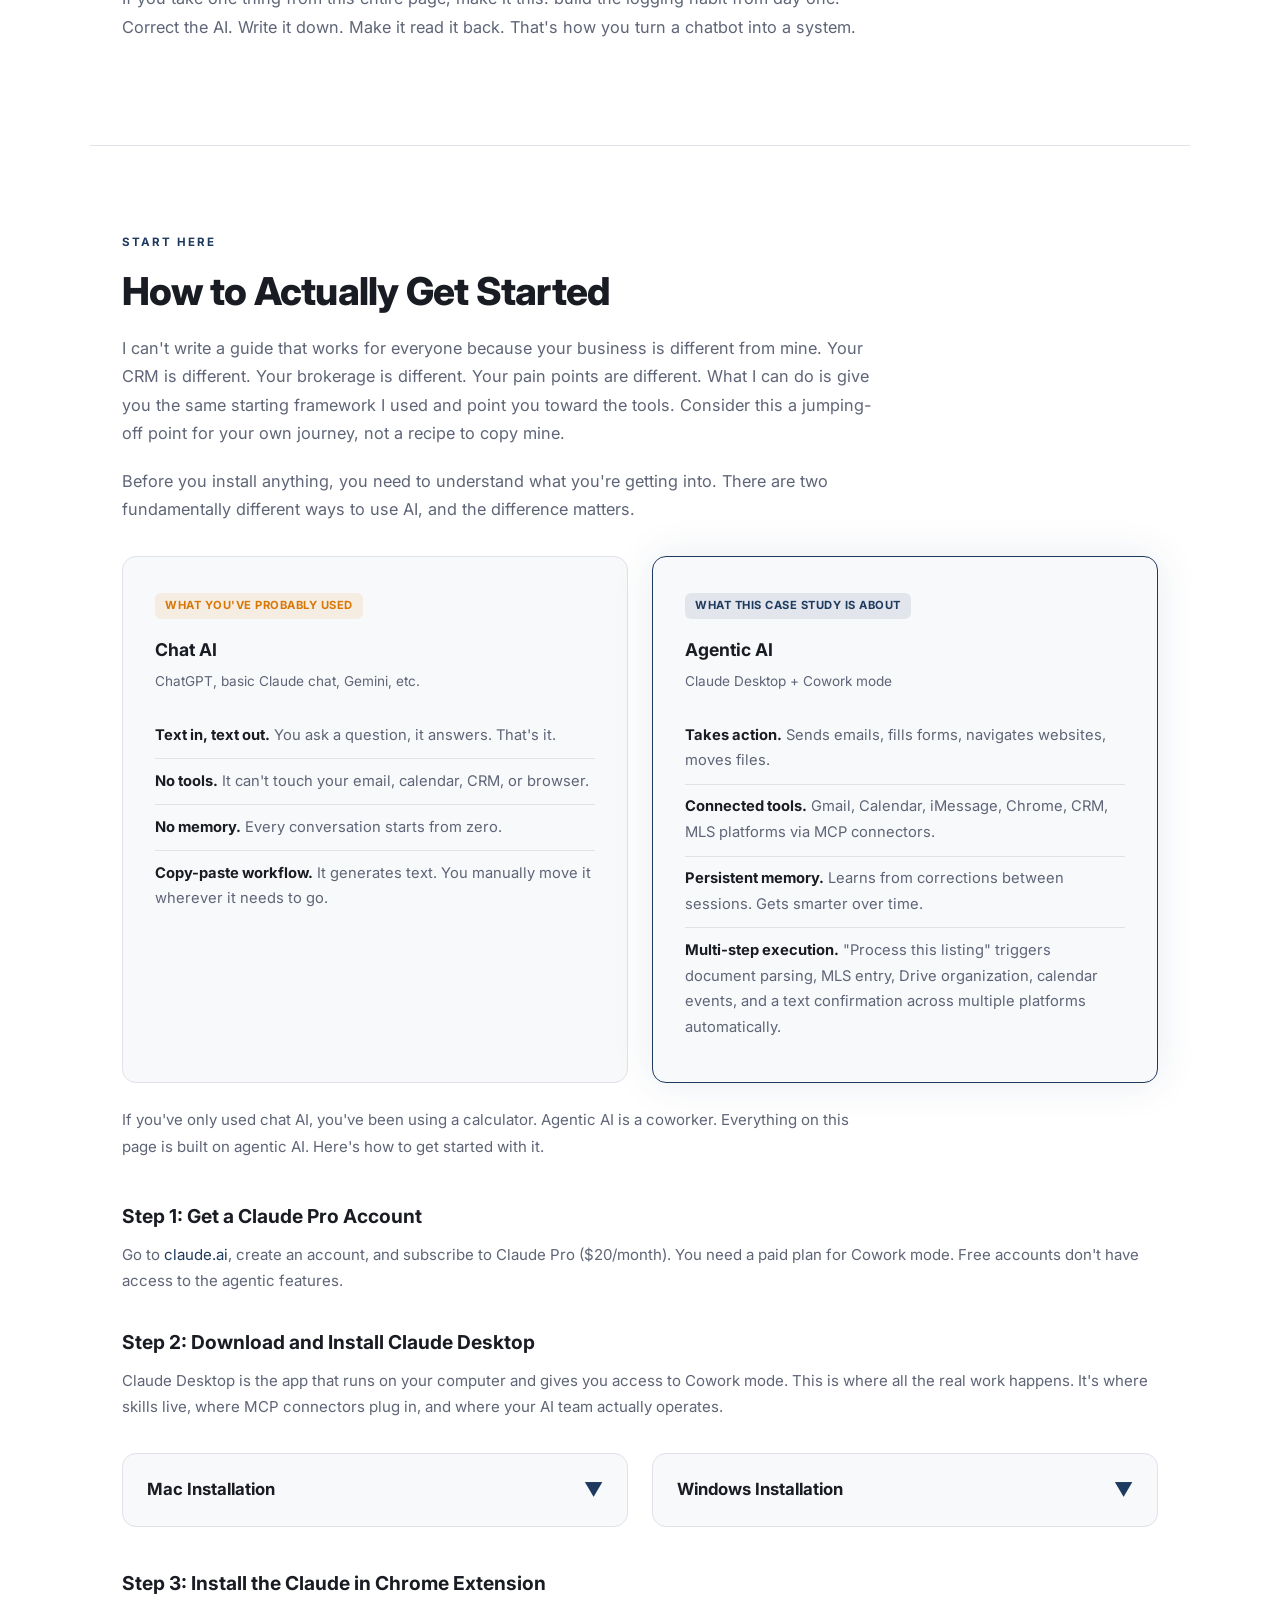
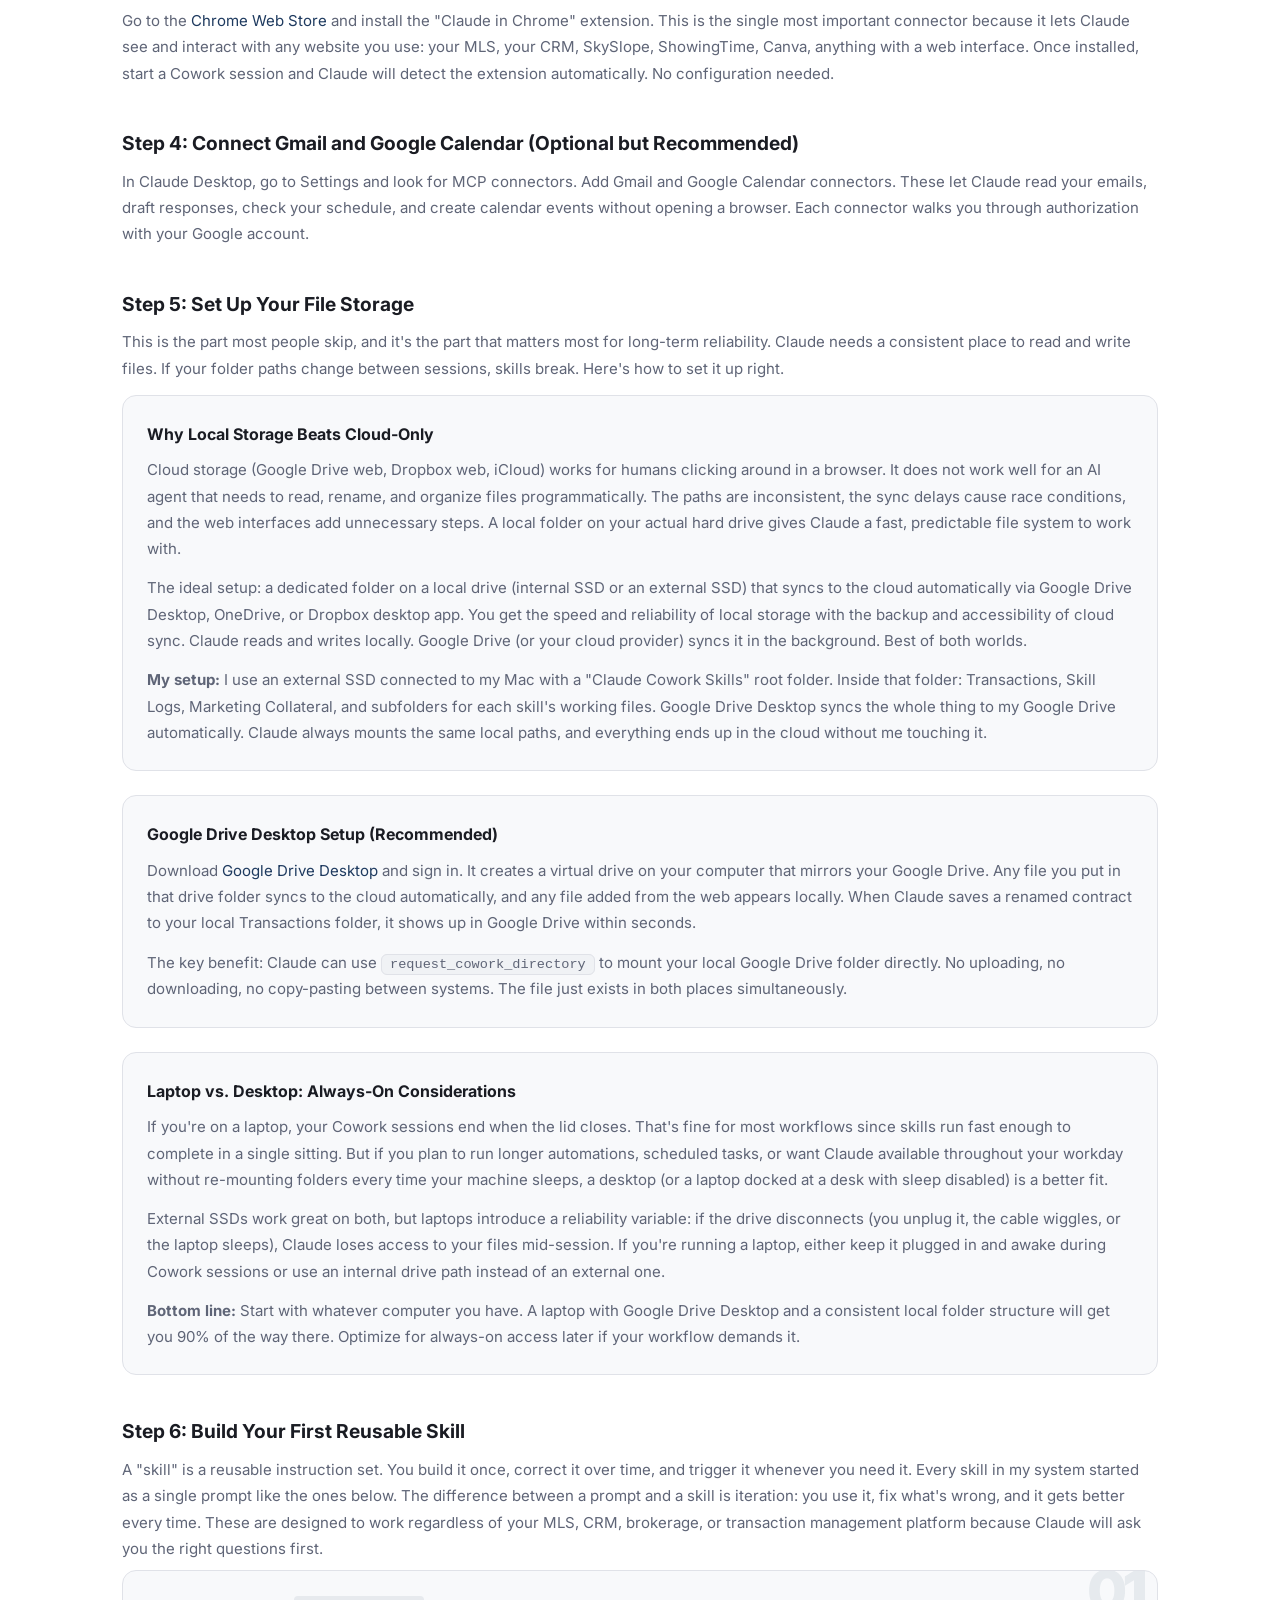
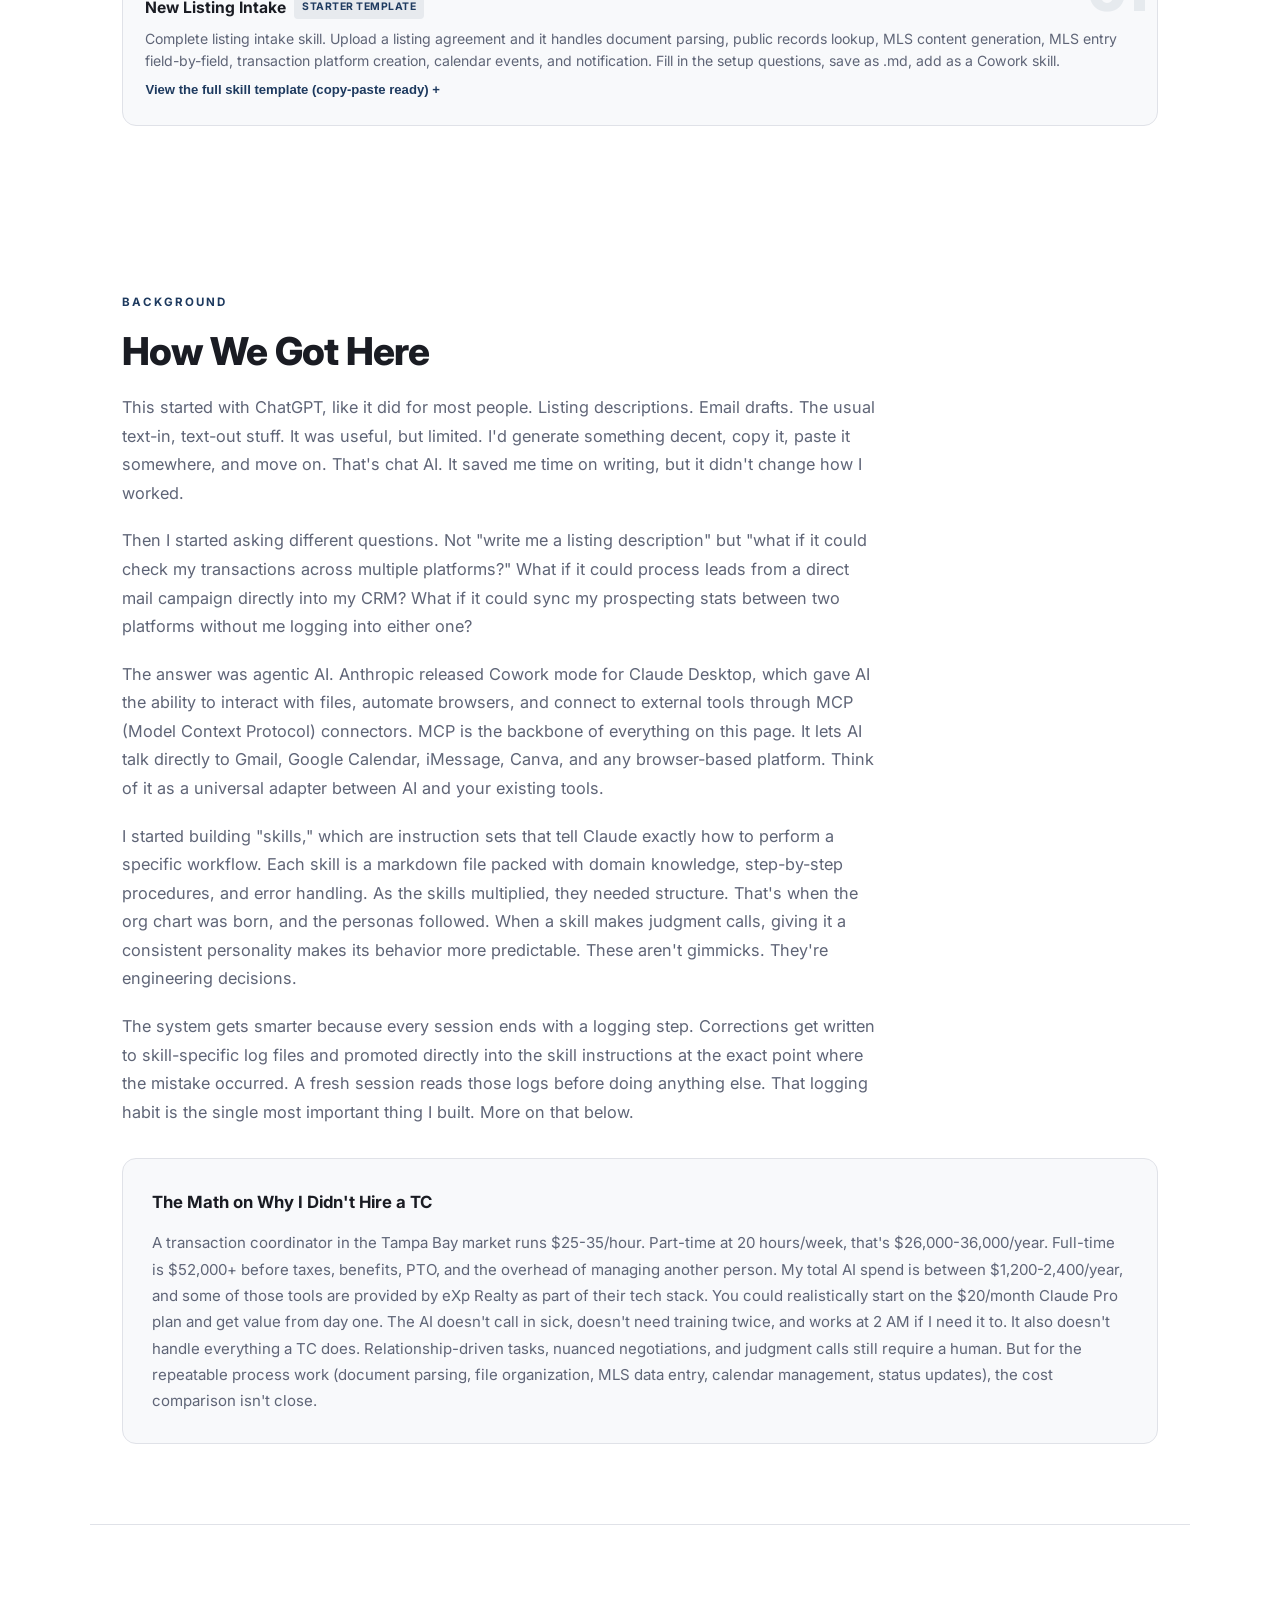
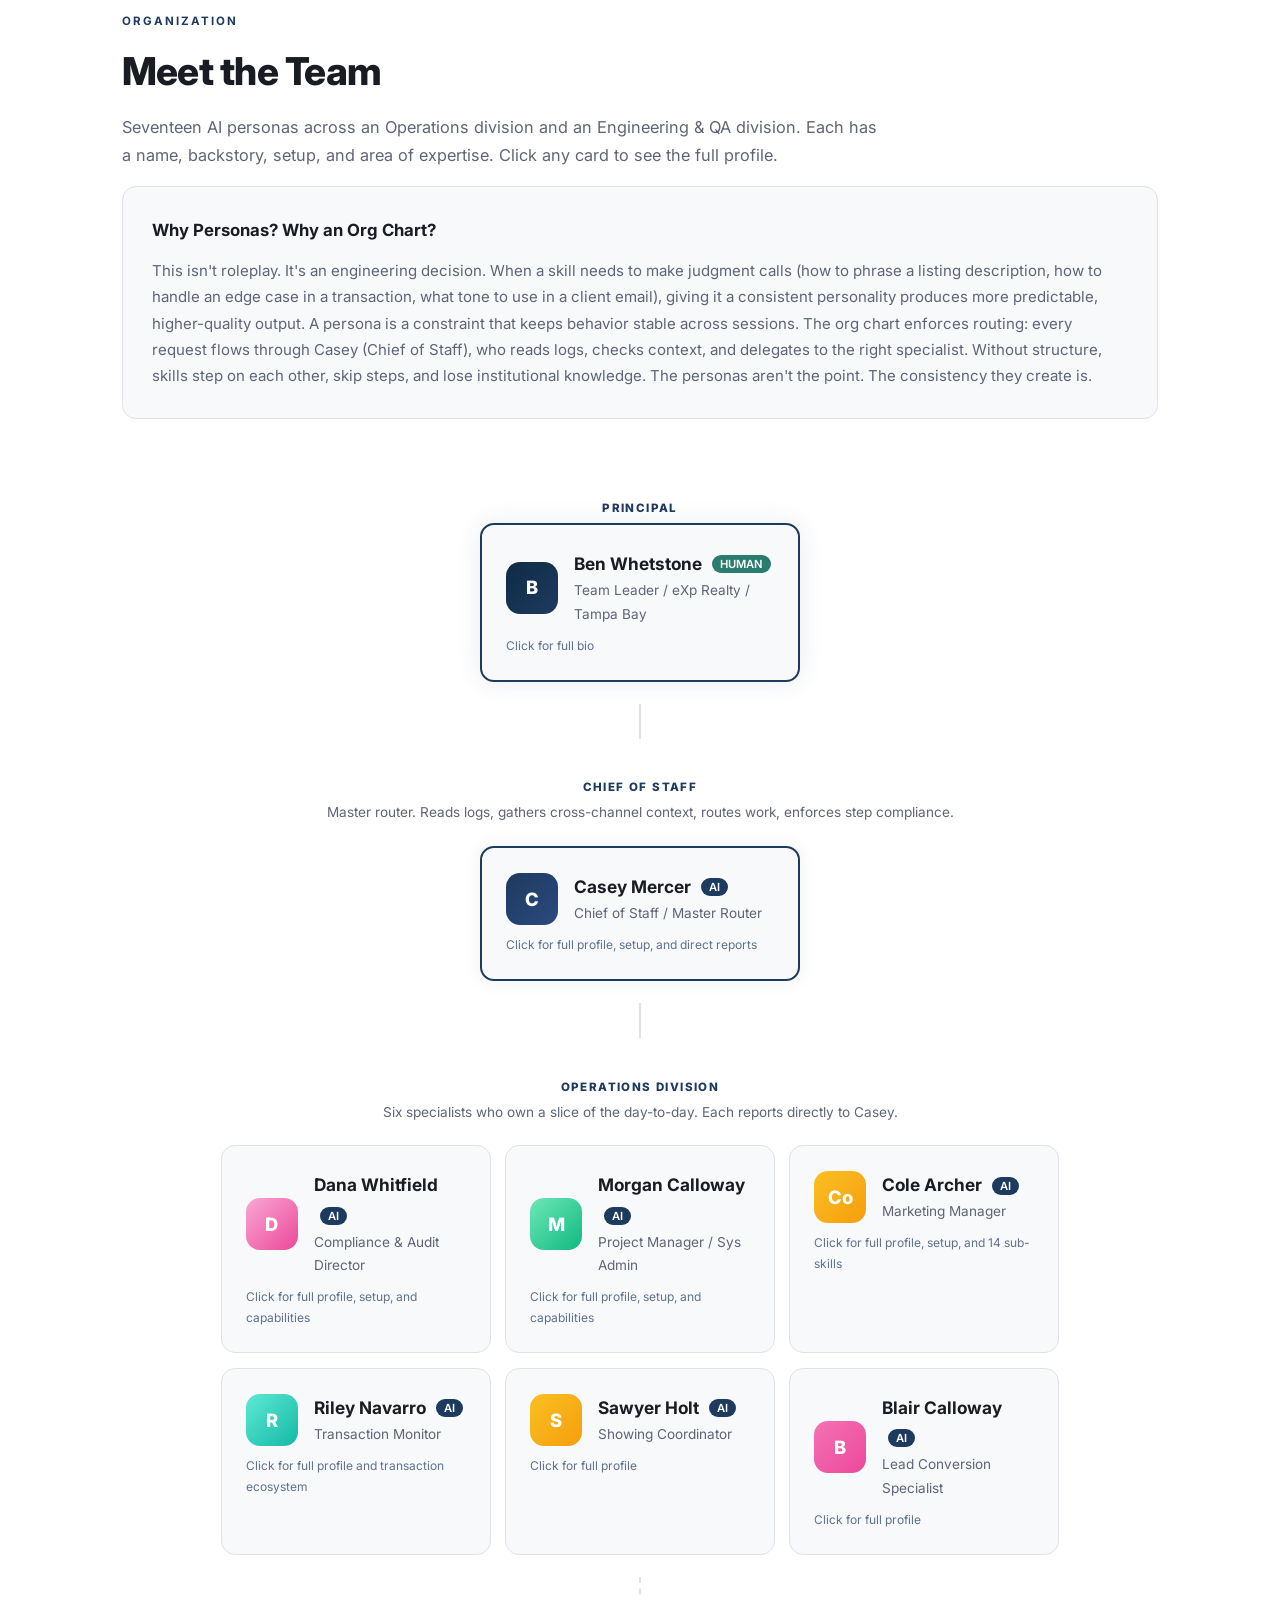
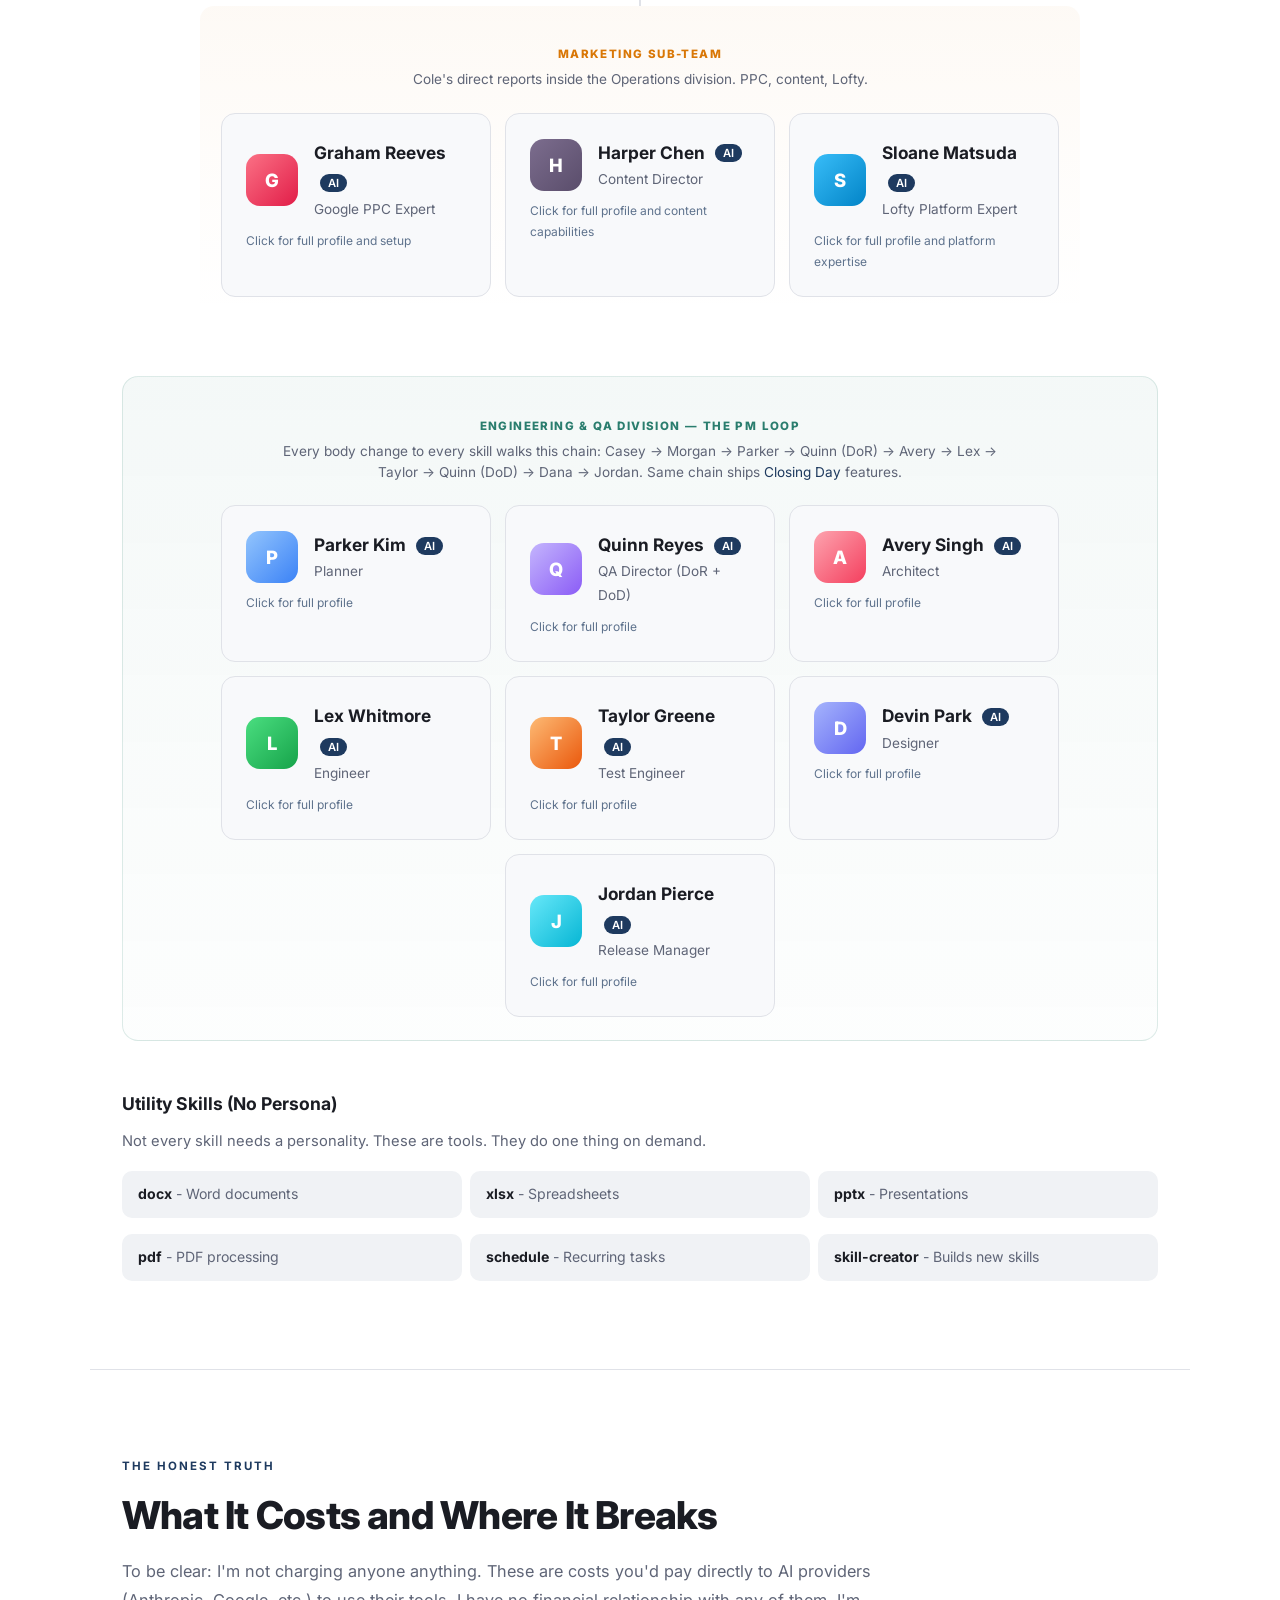
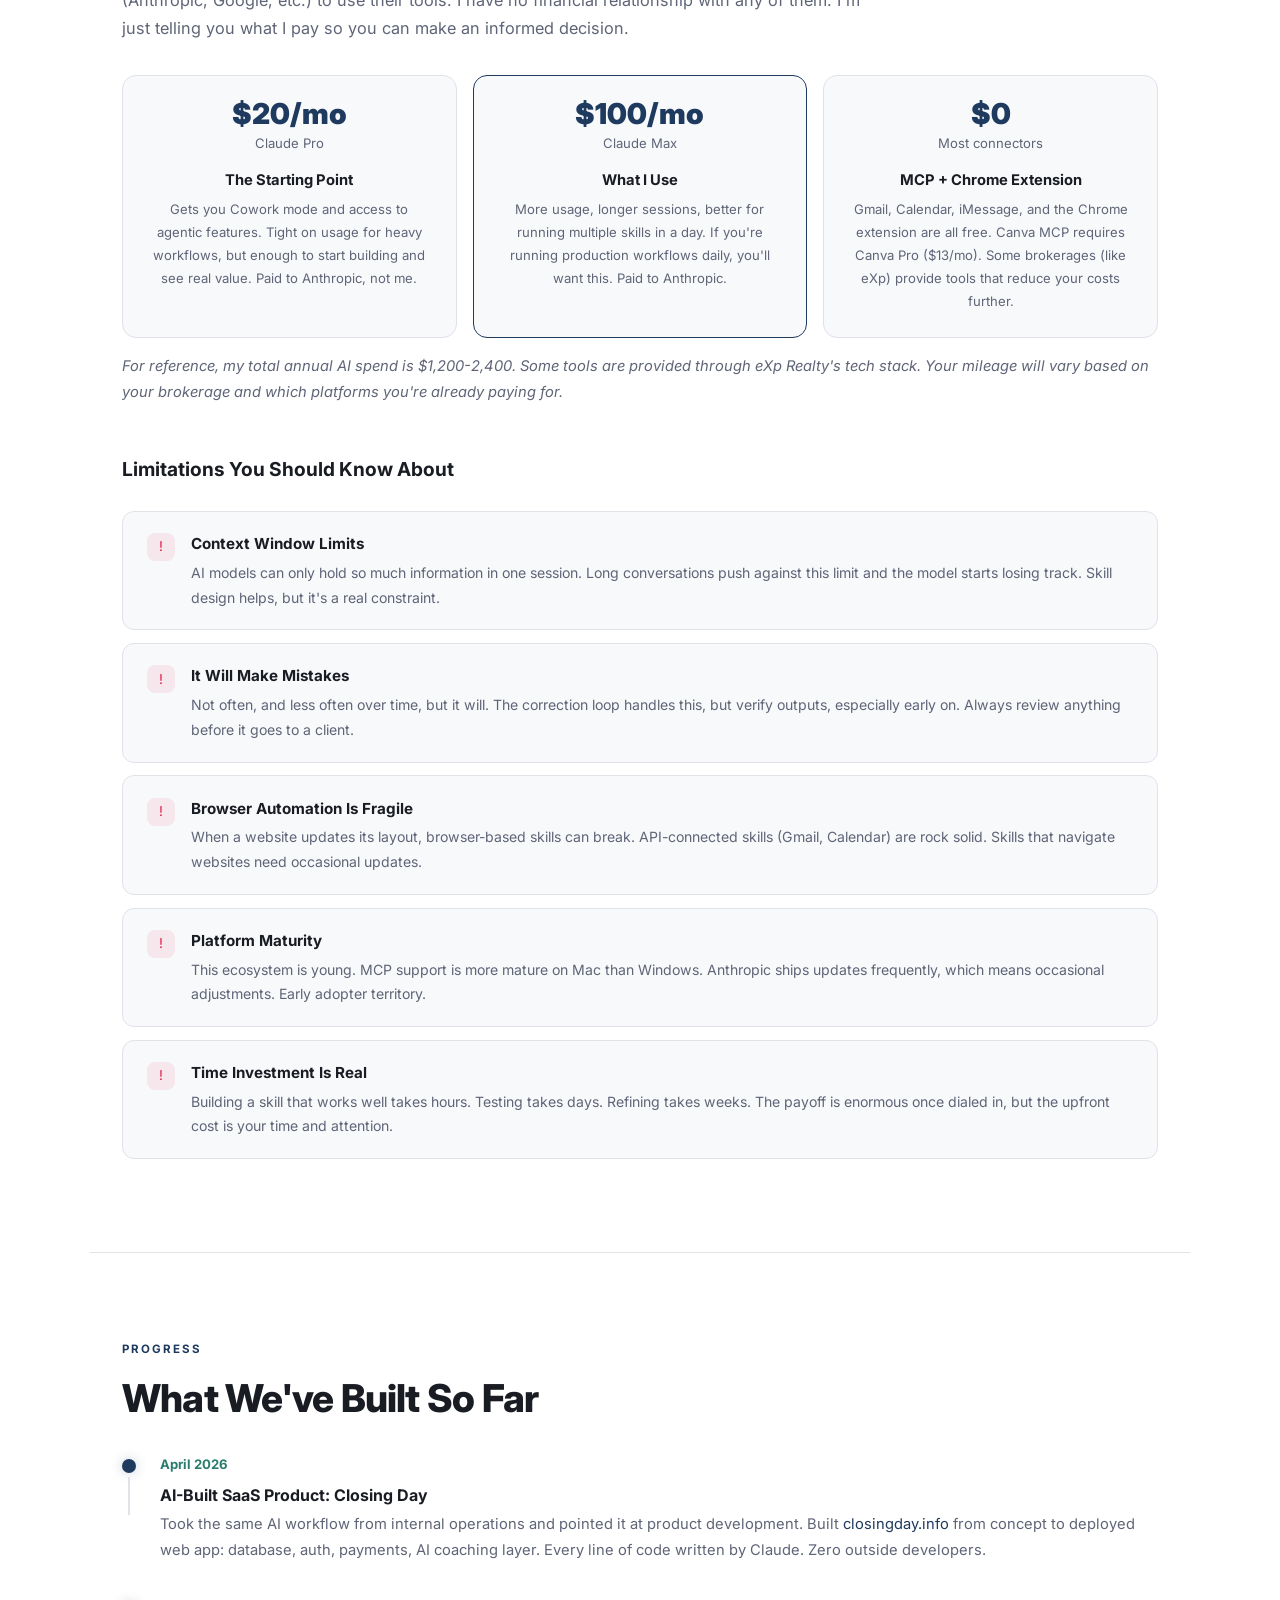
==== commit edd62a4b: "Rebuild org chart as a real hierarchical tree, fix mobile + nav The previous org chart was just nest" ====
--- a/index.html
+++ b/index.html
@@ -346,9 +346,107 @@
   .badge-old { background: rgba(217,119,6,0.1); color: var(--amber); }
   .badge-new { background: rgba(30,58,95,0.1); color: var(--accent-bright); }
 
-  /* Org chart */
-  .org-chart { margin-top: 2rem; }
-  .org-level-inner { margin-left: 2rem; border-left: 2px solid var(--border); padding-left: 1.5rem; }
+  /* Org chart — proper hierarchical tree */
+  .org-tree {
+    margin: 2rem auto 0;
+    display: flex;
+    flex-direction: column;
+    align-items: stretch;
+    gap: 0;
+    max-width: 1100px;
+  }
+  .org-tier {
+    position: relative;
+    padding: 2.4rem 1rem 1.4rem;
+    text-align: center;
+  }
+  .org-tier-label {
+    font-size: 0.72rem;
+    font-weight: 800;
+    letter-spacing: 1.4px;
+    text-transform: uppercase;
+    color: var(--accent);
+    margin-bottom: 0.3rem;
+  }
+  .org-tier-sublabel {
+    font-size: 0.85rem;
+    color: var(--text-muted);
+    max-width: 720px;
+    margin: 0 auto 1.4rem;
+    line-height: 1.55;
+  }
+  .org-tier-cards {
+    display: flex;
+    flex-wrap: wrap;
+    justify-content: center;
+    gap: 0.9rem;
+    text-align: left;
+  }
+  .org-tier-cards .persona-card {
+    flex: 0 1 270px;
+    max-width: 320px;
+    margin: 0;
+  }
+  .org-tier.tier-principal .persona-card,
+  .org-tier.tier-cos .persona-card {
+    flex: 0 1 380px;
+  }
+  .org-tier.tier-principal .persona-card {
+    border: 2px solid var(--accent);
+    box-shadow: 0 0 24px rgba(30,58,95,0.10);
+  }
+  .org-tier.tier-cos .persona-card {
+    border: 2px solid var(--accent);
+    box-shadow: 0 0 18px rgba(30,58,95,0.08);
+  }
+  .org-tier.tier-pmloop {
+    background: linear-gradient(180deg, rgba(42,125,110,0.05) 0%, rgba(42,125,110,0.01) 100%);
+    border-radius: 16px;
+    margin-top: 1rem;
+    border: 1px solid rgba(42,125,110,0.15);
+  }
+  .org-tier.tier-pmloop .org-tier-label { color: var(--teal); }
+  .org-tier.tier-marketing {
+    background: linear-gradient(180deg, rgba(217,119,6,0.04) 0%, transparent 100%);
+    border-radius: 14px;
+    margin: 0 auto;
+    max-width: 880px;
+  }
+  .org-tier.tier-marketing .org-tier-label { color: var(--amber); }
+  /* Vertical connectors between tiers */
+  .org-connector {
+    width: 2px;
+    background: var(--border);
+    height: 2.2rem;
+    margin: 0 auto;
+    align-self: center;
+  }
+  .org-connector.subtier-connector {
+    height: 1.8rem;
+    border-left: 2px dashed var(--border);
+    background: transparent;
+  }
+  .org-divider {
+    height: 1px;
+    background: linear-gradient(90deg, transparent, var(--border), transparent);
+    margin: 2.5rem auto 0;
+    max-width: 760px;
+  }
+  /* Mobile: stack cards cleanly, keep tier labels readable */
+  @media (max-width: 720px) {
+    .org-tree { gap: 0; }
+    .org-tier { padding: 1.6rem 0.4rem 1rem; }
+    .org-tier-cards { gap: 0.7rem; }
+    .org-tier-cards .persona-card,
+    .org-tier.tier-principal .persona-card,
+    .org-tier.tier-cos .persona-card {
+      flex: 1 1 100%;
+      max-width: 100%;
+    }
+    .org-tier-sublabel { font-size: 0.82rem; padding: 0 0.6rem; }
+    .org-connector { height: 1.4rem; }
+    .org-divider { margin-top: 1.6rem; }
+  }
 
   .persona-card {
     background: var(--surface);
@@ -572,7 +670,7 @@
   .footer-built { color: var(--accent); font-weight: 600; }
 
   /* Nav: collapse to hamburger early so 8 items + logo never overflow */
-  @media (max-width: 1024px) {
+  @media (max-width: 1180px) {
     nav ul { display: none; position: absolute; top: 64px; left: 0; right: 0; background: #ffffff; border-bottom: 1px solid var(--border); flex-direction: column; padding: 1rem 2rem; gap: 1rem; }
     nav ul.open { display: flex; }
     .hamburger { display: flex; }
@@ -994,7 +1092,6 @@
     <ul>
       <li><a href="#about">Who Built This</a></li>
       <li><a href="#skills">What It Does</a></li>
-      <li><a href="#logs">Learning Logs</a></li>
       <li><a href="#start">Get Started</a></li>
       <li><a href="#team">The Team</a></li>
       <li><a href="#costs">Costs &amp; Limits</a></li>
@@ -3507,14 +3604,17 @@
   <div class="prose" style="margin-bottom: 1rem;">
     <p>Seventeen AI personas across an Operations division and an Engineering &amp; QA division. Each has a name, backstory, setup, and area of expertise. Click any card to see the full profile.</p>
   </div>
-  <div class="card reveal" style="margin-bottom: 2rem; background: var(--surface); border: 1px solid var(--border);">
+  <div class="card reveal" style="margin-bottom: 2.5rem; background: var(--surface); border: 1px solid var(--border);">
     <h3 style="font-size: 1.05rem; margin-bottom: 0.8rem;">Why Personas? Why an Org Chart?</h3>
-    <p style="color: var(--text-muted); font-size: 0.94rem;">This isn't roleplay. It's an engineering decision. When a skill needs to make judgment calls (how to phrase a listing description, how to handle an edge case in a transaction, what tone to use in a client email), giving it a consistent personality produces more predictable, higher-quality output. A persona is a constraint that keeps behavior stable across sessions. The org chart enforces routing: every request flows through Casey (Chief of Staff), who reads logs, checks context, and delegates to the right specialist. Without structure, skills step on each other, skip steps, and lose institutional knowledge. The personas aren't the point. The consistency they create is.</p>
+    <p style="color: var(--text-muted); font-size: 0.94rem;">This isn&#x27;t roleplay. It&#x27;s an engineering decision. When a skill needs to make judgment calls (how to phrase a listing description, how to handle an edge case in a transaction, what tone to use in a client email), giving it a consistent personality produces more predictable, higher-quality output. A persona is a constraint that keeps behavior stable across sessions. The org chart enforces routing: every request flows through Casey (Chief of Staff), who reads logs, checks context, and delegates to the right specialist. Without structure, skills step on each other, skip steps, and lose institutional knowledge. The personas aren&#x27;t the point. The consistency they create is.</p>
   </div>
 
-  <div class="org-chart">
-    <div style="margin-bottom: 0.5rem; font-size: 0.75rem; color: var(--text-muted); font-weight: 700; letter-spacing: 1.5px; text-transform: uppercase;">Principal</div>
-    <div class="persona-card" onclick="this.classList.toggle('active')" style="border: 2px solid var(--accent); box-shadow: 0 0 20px rgba(30,58,95,0.1); margin-bottom: 1.5rem; display: inline-block; max-width: 100%;">
+  <div class="org-tree">
+    <div class="org-tier tier-principal">
+      <div class="org-tier-label">Principal</div>
+      
+      <div class="org-tier-cards">
+        <div class="persona-card" onclick="this.classList.toggle('active')">
       <div class="persona-header">
         <div class="persona-avatar" style="background: linear-gradient(135deg, #0f2b46, #1e3a5f);">B</div>
         <div>
@@ -3542,11 +3642,14 @@
         </div>
       </div>
     </div>
-
-    <div class="org-level-inner">
-
-      <!-- CASEY -->
-      <div class="persona-card" onclick="this.classList.toggle('active')">
+      </div>
+    </div>
+    <div class="org-connector"></div>
+    <div class="org-tier tier-cos">
+      <div class="org-tier-label">Chief of Staff</div>
+      <div class="org-tier-sublabel">Master router. Reads logs, gathers cross-channel context, routes work, enforces step compliance.</div>
+      <div class="org-tier-cards">
+        <div class="persona-card" onclick="this.classList.toggle('active')">
         <div class="persona-header">
           <div class="persona-avatar" style="background: linear-gradient(135deg, #1e3a5f, #2a4a7f);">C</div>
           <div>
@@ -3629,10 +3732,13 @@
           </div>
 </div>
       </div>
-
-      <div class="org-level-inner">
-
-        <!-- DANA -->
+      </div>
+    </div>
+    <div class="org-connector"></div>
+    <div class="org-tier tier-ops">
+      <div class="org-tier-label">Operations Division</div>
+      <div class="org-tier-sublabel">Six specialists who own a slice of the day-to-day. Each reports directly to Casey.</div>
+      <div class="org-tier-cards">
         <div class="persona-card" onclick="this.classList.toggle('active')">
           <div class="persona-header">
             <div class="persona-avatar" style="background: linear-gradient(135deg, #f9a8d4, #ec4899);">D</div>
@@ -3692,8 +3798,6 @@
           </div>
 </div>
         </div>
-
-        <!-- MORGAN -->
         <div class="persona-card" onclick="this.classList.toggle('active')">
           <div class="persona-header">
             <div class="persona-avatar" style="background: linear-gradient(135deg, #6ee7b7, #10b981);">M</div>
@@ -3753,8 +3857,6 @@
           </div>
 </div>
         </div>
-
-        <!-- COLE -->
         <div class="persona-card" onclick="this.classList.toggle('active')">
           <div class="persona-header">
             <div class="persona-avatar" style="background: linear-gradient(135deg, #fbbf24, #f59e0b);">Co</div>
@@ -3833,11 +3935,200 @@
           </div>
 </div>
         </div>
-
-        <div class="org-level-inner" style="margin-bottom: 1rem;">
-
-          <!-- GRAHAM -->
-          <div class="persona-card" onclick="this.classList.toggle('active')">
+        <div class="persona-card" onclick="this.classList.toggle('active')">
+          <div class="persona-header">
+            <div class="persona-avatar" style="background: linear-gradient(135deg, #5eead4, #14b8a6);">R</div>
+            <div>
+              <div class="persona-name">Riley Navarro <span style="font-size: 0.7rem; font-weight: 600; background: var(--accent); color: white; padding: 2px 8px; border-radius: 20px; margin-left: 6px; vertical-align: middle;">AI</span></div>
+              <div class="persona-role">Transaction Monitor</div>
+            </div>
+          </div>
+          <div class="persona-expand-hint">Click for full profile and transaction ecosystem</div>
+          <div class="persona-detail">
+            <div class="detail-section">
+              <h4>Backstory</h4>
+              <p>Riley is the deal watcher. The one who never misses a deadline, never forgets a follow-up, and never lets an email from a title company sit unread. Every morning or on demand, Riley sweeps Gmail, iMessage, Google Calendar, Google Drive, and SkySlope for anything that's happened on active transactions since the last check. Then delivers a prioritized action queue, one item at a time.</p>
+            </div>
+            <div class="detail-section">
+              <h4>Personality</h4>
+              <p>Thorough to a fault. Follows a strict step order with a hard data-source gate: the action queue doesn't get built until every available channel has been checked. If SkySlope is reachable, it gets checked. Period. No shortcuts. Delivers information clean and fast so Ben never gets overwhelmed.</p>
+            </div>
+            <div class="detail-section">
+              <h4>Setup</h4>
+              <p>MacBook Pro with Chrome, Gmail MCP, iMessage MCP, Google Calendar MCP. Riley needs every communication channel open simultaneously. That's the whole point.</p>
+            </div>
+            <div class="detail-section">
+              <h4>Abilities</h4>
+              <div class="tech-pills">
+                <span class="tech-pill">SkySlope</span>
+                <span class="tech-pill">Gmail Scanning</span>
+                <span class="tech-pill">iMessage Monitoring</span>
+                <span class="tech-pill">Google Calendar</span>
+                <span class="tech-pill">Google Drive</span>
+                <span class="tech-pill">Transaction Log</span>
+                <span class="tech-pill">Data Source Gating</span>
+                <span class="tech-pill">Priority Queuing</span>
+              </div>
+            </div>
+            <div class="sub-skills">
+              <h4>Transaction Ecosystem Skills</h4>
+              <div class="sub-skill-item"><strong>TC Coordinator</strong> <span>- Routes requests, prevents duplicate work</span></div>
+              <div class="sub-skill-item"><strong>New Transaction Process</strong> <span>- PDF parsing, Drive org, SkySlope entry, kickoff email, calendar</span></div>
+              <div class="sub-skill-item"><strong>New Listing Tool</strong> <span>- Signed agreement through live MLS entry</span></div>
+              <div class="sub-skill-item"><strong>MLS Entry Tool</strong> <span>- Listing descriptions from Broker Synopsis PDFs</span></div>
+              <div class="sub-skill-item"><strong>Transaction Summary Email</strong> <span>- Deal PDFs into kickoff emails</span></div>
+              <div class="sub-skill-item"><strong>Showing Tour Builder</strong> <span>- Geographically optimized ShowingTime tours</span></div>
+              <div class="sub-skill-item"><strong>Appraisal Support</strong> <span>- Comparable sales grids for appraisers</span></div>
+              <div class="sub-skill-item"><strong>Lofty-to-SISU Sync</strong> <span>- Daily prospecting stat transfers</span></div>
+              <div class="sub-skill-item"><strong>Corefact Mailer Processor</strong> <span>- Direct mail leads into CRM</span></div>
+              <div class="sub-skill-item"><strong>Circle Prospecting Lists</strong> <span>- Raw CSVs into targeted mailing lists</span></div>
+            </div>
+                    <div class="detail-section">
+            <div class="fun-bio">
+              <div class="fun-bio-title">If they were human...</div>
+              <div class="fun-bio-grid">
+                <div class="fun-bio-cell">
+                  <div class="fun-bio-label">Fun Fact</div>
+                  <div class="fun-bio-value">Sets six redundant alarms for a 6 AM flight.</div>
+                </div>
+                <div class="fun-bio-cell">
+                  <div class="fun-bio-label">Tech Stack</div>
+                  <div class="fun-bio-value"><div class="tech-pills" style="margin-top: 0.2rem;"><span class="tech-pill">SkySlope</span><span class="tech-pill">Closing Day API</span><span class="tech-pill">Gmail Scan</span><span class="tech-pill">iMessage</span><span class="tech-pill">Calendar</span><span class="tech-pill">Transaction Log</span></div></div>
+                </div>
+                <div class="fun-bio-cell">
+                  <div class="fun-bio-label">Favorite Food</div>
+                  <div class="fun-bio-value">Steel-cut oatmeal, exact toppings, every morning.</div>
+                </div>
+                <div class="fun-bio-cell">
+                  <div class="fun-bio-label">Dream Destination</div>
+                  <div class="fun-bio-value">Iceland in winter. Wants to hear what real silence sounds like.</div>
+                </div>
+              </div>
+            </div>
+          </div>
+</div>
+        </div>
+        <div class="persona-card" onclick="this.classList.toggle('active')">
+          <div class="persona-header">
+            <div class="persona-avatar" style="background: linear-gradient(135deg, #fbbf24, #f59e0b);">S</div>
+            <div>
+              <div class="persona-name">Sawyer Holt <span style="font-size: 0.7rem; font-weight: 600; background: var(--accent); color: white; padding: 2px 8px; border-radius: 20px; margin-left: 6px; vertical-align: middle;">AI</span></div>
+              <div class="persona-role">Showing Coordinator</div>
+            </div>
+          </div>
+          <div class="persona-expand-hint">Click for full profile</div>
+          <div class="persona-detail">
+            <div class="detail-section">
+              <h4>Backstory</h4>
+              <p>Sawyer turns a name, a date, and a list of properties into a fully-built ShowingTime tour with the route already optimized. Pulls listings from Lofty favorites or builds from a manual list. Verifies each property in the MLS, orders stops geographically, sets time windows, and fires off the showing requests to every listing agent.</p>
+            </div>
+            <div class="detail-section">
+              <h4>Personality</h4>
+              <p>Logistics-brain. Treats every showing like a route-planning problem. Won't let a tour go out with a stop ordered wrong. Polite to listing agents, ruthless about the route.</p>
+            </div>
+            <div class="detail-section">
+              <h4>Owns</h4>
+              <p>showing-tour-builder. Runs whenever a buyer says "let's see these on Saturday."</p>
+            </div>
+            <div class="detail-section">
+              <h4>Abilities</h4>
+              <div class="tech-pills">
+                <span class="tech-pill">ShowingTime Driver</span>
+                <span class="tech-pill">MLS Verification</span>
+                <span class="tech-pill">Route Optimization</span>
+                <span class="tech-pill">Lofty Favorites Pull</span>
+              </div>
+            </div>
+                    <div class="detail-section">
+            <div class="fun-bio">
+              <div class="fun-bio-title">If they were human...</div>
+              <div class="fun-bio-grid">
+                <div class="fun-bio-cell">
+                  <div class="fun-bio-label">Fun Fact</div>
+                  <div class="fun-bio-value">Reorders the route on family road trips. Without asking.</div>
+                </div>
+                <div class="fun-bio-cell">
+                  <div class="fun-bio-label">Tech Stack</div>
+                  <div class="fun-bio-value"><div class="tech-pills" style="margin-top: 0.2rem;"><span class="tech-pill">ShowingTime</span><span class="tech-pill">MLS Verify</span><span class="tech-pill">Lofty Favorites</span><span class="tech-pill">showing-tour-builder</span><span class="tech-pill">Route Optimizer</span></div></div>
+                </div>
+                <div class="fun-bio-cell">
+                  <div class="fun-bio-label">Favorite Food</div>
+                  <div class="fun-bio-value">A Sunday meal-prep container with everything labeled.</div>
+                </div>
+                <div class="fun-bio-cell">
+                  <div class="fun-bio-label">Dream Destination</div>
+                  <div class="fun-bio-value">Drive every state highway in Florida. Just to map them.</div>
+                </div>
+              </div>
+            </div>
+          </div>
+</div>
+        </div>
+        <div class="persona-card" onclick="this.classList.toggle('active')">
+          <div class="persona-header">
+            <div class="persona-avatar" style="background: linear-gradient(135deg, #f472b6, #ec4899);">B</div>
+            <div>
+              <div class="persona-name">Blair Calloway <span style="font-size: 0.7rem; font-weight: 600; background: var(--accent); color: white; padding: 2px 8px; border-radius: 20px; margin-left: 6px; vertical-align: middle;">AI</span></div>
+              <div class="persona-role">Lead Conversion Specialist</div>
+            </div>
+          </div>
+          <div class="persona-expand-hint">Click for full profile</div>
+          <div class="persona-detail">
+            <div class="detail-section">
+              <h4>Backstory</h4>
+              <p>Blair owns lead response and conversion. Picks the strongest qualifying listing from the daily hot sheet, writes a tight email in Ben's voice (130-180 words, template-rotated so the database doesn't see five identical blasts), drives the Lofty Mass Mail UI to deliver it to filtered leads, then hands off to Harper for the matching social post.</p>
+            </div>
+            <div class="detail-section">
+              <h4>Personality</h4>
+              <p>Fast, low-friction, no corporate hedging. Triggering Blair is the approval &mdash; no mid-run questions, no "ship it as-is?" Pipeline moves or it doesn't.</p>
+            </div>
+            <div class="detail-section">
+              <h4>Owns</h4>
+              <p>email-listing-to-database. Fires daily on the picks Sloane's hot-sheet finder returns.</p>
+            </div>
+            <div class="detail-section">
+              <h4>Abilities</h4>
+              <div class="tech-pills">
+                <span class="tech-pill">Voice-Matched Copy</span>
+                <span class="tech-pill">Lofty Mass Mail</span>
+                <span class="tech-pill">Pipeline Filtering</span>
+                <span class="tech-pill">Template Rotation</span>
+                <span class="tech-pill">City-Rotation Picks</span>
+              </div>
+            </div>
+                    <div class="detail-section">
+            <div class="fun-bio">
+              <div class="fun-bio-title">If they were human...</div>
+              <div class="fun-bio-grid">
+                <div class="fun-bio-cell">
+                  <div class="fun-bio-label">Fun Fact</div>
+                  <div class="fun-bio-value">Has a 30-second elevator pitch that's been A/B tested across 14 elevators.</div>
+                </div>
+                <div class="fun-bio-cell">
+                  <div class="fun-bio-label">Tech Stack</div>
+                  <div class="fun-bio-value"><div class="tech-pills" style="margin-top: 0.2rem;"><span class="tech-pill">Lofty Mass Mail</span><span class="tech-pill">email-listing-to-database</span><span class="tech-pill">Voice-Matched Copy</span><span class="tech-pill">City-Rotation Picks</span></div></div>
+                </div>
+                <div class="fun-bio-cell">
+                  <div class="fun-bio-label">Favorite Food</div>
+                  <div class="fun-bio-value">The first slice of pizza. The one cut perfectly.</div>
+                </div>
+                <div class="fun-bio-cell">
+                  <div class="fun-bio-label">Dream Destination</div>
+                  <div class="fun-bio-value">A boutique B&B in Lisbon for 36 hours, just enough to make the trip count.</div>
+                </div>
+              </div>
+            </div>
+          </div>
+</div>
+        </div>
+      </div>
+    </div>
+    <div class="org-connector subtier-connector"></div>
+    <div class="org-tier tier-marketing">
+      <div class="org-tier-label">Marketing Sub-team</div>
+      <div class="org-tier-sublabel">Cole&#x27;s direct reports inside the Operations division. PPC, content, Lofty.</div>
+      <div class="org-tier-cards">
+        <div class="persona-card" onclick="this.classList.toggle('active')">
             <div class="persona-header">
               <div class="persona-avatar" style="background: linear-gradient(135deg, #fb7185, #e11d48);">G</div>
               <div>
@@ -3897,9 +4188,7 @@
           </div>
 </div>
           </div>
-
-          <!-- HARPER -->
-          <div class="persona-card" onclick="this.classList.toggle('active')">
+        <div class="persona-card" onclick="this.classList.toggle('active')">
             <div class="persona-header">
               <div class="persona-avatar" style="background: linear-gradient(135deg, #7c6d8e, #5a4d6b);">H</div>
               <div>
@@ -3958,9 +4247,7 @@
           </div>
 </div>
           </div>
-
-          <!-- SLOANE -->
-          <div class="persona-card" onclick="this.classList.toggle('active')">
+        <div class="persona-card" onclick="this.classList.toggle('active')">
             <div class="persona-header">
               <div class="persona-avatar" style="background: linear-gradient(135deg, #38bdf8, #0284c7);">S</div>
               <div>
@@ -4020,218 +4307,13 @@
           </div>
 </div>
           </div>
-
-        </div><!-- end Cole's reports -->
-
-        <!-- RILEY -->
-        <div class="persona-card" onclick="this.classList.toggle('active')">
-          <div class="persona-header">
-            <div class="persona-avatar" style="background: linear-gradient(135deg, #5eead4, #14b8a6);">R</div>
-            <div>
-              <div class="persona-name">Riley Navarro <span style="font-size: 0.7rem; font-weight: 600; background: var(--accent); color: white; padding: 2px 8px; border-radius: 20px; margin-left: 6px; vertical-align: middle;">AI</span></div>
-              <div class="persona-role">Transaction Monitor</div>
-            </div>
-          </div>
-          <div class="persona-expand-hint">Click for full profile and transaction ecosystem</div>
-          <div class="persona-detail">
-            <div class="detail-section">
-              <h4>Backstory</h4>
-              <p>Riley is the deal watcher. The one who never misses a deadline, never forgets a follow-up, and never lets an email from a title company sit unread. Every morning or on demand, Riley sweeps Gmail, iMessage, Google Calendar, Google Drive, and SkySlope for anything that's happened on active transactions since the last check. Then delivers a prioritized action queue, one item at a time.</p>
-            </div>
-            <div class="detail-section">
-              <h4>Personality</h4>
-              <p>Thorough to a fault. Follows a strict step order with a hard data-source gate: the action queue doesn't get built until every available channel has been checked. If SkySlope is reachable, it gets checked. Period. No shortcuts. Delivers information clean and fast so Ben never gets overwhelmed.</p>
-            </div>
-            <div class="detail-section">
-              <h4>Setup</h4>
-              <p>MacBook Pro with Chrome, Gmail MCP, iMessage MCP, Google Calendar MCP. Riley needs every communication channel open simultaneously. That's the whole point.</p>
-            </div>
-            <div class="detail-section">
-              <h4>Abilities</h4>
-              <div class="tech-pills">
-                <span class="tech-pill">SkySlope</span>
-                <span class="tech-pill">Gmail Scanning</span>
-                <span class="tech-pill">iMessage Monitoring</span>
-                <span class="tech-pill">Google Calendar</span>
-                <span class="tech-pill">Google Drive</span>
-                <span class="tech-pill">Transaction Log</span>
-                <span class="tech-pill">Data Source Gating</span>
-                <span class="tech-pill">Priority Queuing</span>
-              </div>
-            </div>
-            <div class="sub-skills">
-              <h4>Transaction Ecosystem Skills</h4>
-              <div class="sub-skill-item"><strong>TC Coordinator</strong> <span>- Routes requests, prevents duplicate work</span></div>
-              <div class="sub-skill-item"><strong>New Transaction Process</strong> <span>- PDF parsing, Drive org, SkySlope entry, kickoff email, calendar</span></div>
-              <div class="sub-skill-item"><strong>New Listing Tool</strong> <span>- Signed agreement through live MLS entry</span></div>
-              <div class="sub-skill-item"><strong>MLS Entry Tool</strong> <span>- Listing descriptions from Broker Synopsis PDFs</span></div>
-              <div class="sub-skill-item"><strong>Transaction Summary Email</strong> <span>- Deal PDFs into kickoff emails</span></div>
-              <div class="sub-skill-item"><strong>Showing Tour Builder</strong> <span>- Geographically optimized ShowingTime tours</span></div>
-              <div class="sub-skill-item"><strong>Appraisal Support</strong> <span>- Comparable sales grids for appraisers</span></div>
-              <div class="sub-skill-item"><strong>Lofty-to-SISU Sync</strong> <span>- Daily prospecting stat transfers</span></div>
-              <div class="sub-skill-item"><strong>Corefact Mailer Processor</strong> <span>- Direct mail leads into CRM</span></div>
-              <div class="sub-skill-item"><strong>Circle Prospecting Lists</strong> <span>- Raw CSVs into targeted mailing lists</span></div>
-            </div>
-                    <div class="detail-section">
-            <div class="fun-bio">
-              <div class="fun-bio-title">If they were human...</div>
-              <div class="fun-bio-grid">
-                <div class="fun-bio-cell">
-                  <div class="fun-bio-label">Fun Fact</div>
-                  <div class="fun-bio-value">Sets six redundant alarms for a 6 AM flight.</div>
-                </div>
-                <div class="fun-bio-cell">
-                  <div class="fun-bio-label">Tech Stack</div>
-                  <div class="fun-bio-value"><div class="tech-pills" style="margin-top: 0.2rem;"><span class="tech-pill">SkySlope</span><span class="tech-pill">Closing Day API</span><span class="tech-pill">Gmail Scan</span><span class="tech-pill">iMessage</span><span class="tech-pill">Calendar</span><span class="tech-pill">Transaction Log</span></div></div>
-                </div>
-                <div class="fun-bio-cell">
-                  <div class="fun-bio-label">Favorite Food</div>
-                  <div class="fun-bio-value">Steel-cut oatmeal, exact toppings, every morning.</div>
-                </div>
-                <div class="fun-bio-cell">
-                  <div class="fun-bio-label">Dream Destination</div>
-                  <div class="fun-bio-value">Iceland in winter. Wants to hear what real silence sounds like.</div>
-                </div>
-              </div>
-            </div>
-          </div>
-</div>
-        </div>
-
-      </div><!-- end Casey's reports -->
-    </div><!-- end org tree -->
-
-    <div style="margin-top: 2.5rem;">
-      <h3 style="font-size: 1.1rem; margin-bottom: 0.4rem;">Transaction Ecosystem &mdash; Specialists</h3>
-      <p style="color: var(--text-muted); font-size: 0.94rem; margin-bottom: 1.2rem; max-width: 760px;">Specialists who own a single chunk of the deal lifecycle. They report into Casey but operate independently when triggered.</p>
-      <div class="org-level-inner" style="display: grid; grid-template-columns: 1fr 1fr; gap: 1rem;">
-
-        <!-- SAWYER -->
-        <div class="persona-card" onclick="this.classList.toggle('active')">
-          <div class="persona-header">
-            <div class="persona-avatar" style="background: linear-gradient(135deg, #fbbf24, #f59e0b);">S</div>
-            <div>
-              <div class="persona-name">Sawyer Holt <span style="font-size: 0.7rem; font-weight: 600; background: var(--accent); color: white; padding: 2px 8px; border-radius: 20px; margin-left: 6px; vertical-align: middle;">AI</span></div>
-              <div class="persona-role">Showing Coordinator</div>
-            </div>
-          </div>
-          <div class="persona-expand-hint">Click for full profile</div>
-          <div class="persona-detail">
-            <div class="detail-section">
-              <h4>Backstory</h4>
-              <p>Sawyer turns a name, a date, and a list of properties into a fully-built ShowingTime tour with the route already optimized. Pulls listings from Lofty favorites or builds from a manual list. Verifies each property in the MLS, orders stops geographically, sets time windows, and fires off the showing requests to every listing agent.</p>
-            </div>
-            <div class="detail-section">
-              <h4>Personality</h4>
-              <p>Logistics-brain. Treats every showing like a route-planning problem. Won't let a tour go out with a stop ordered wrong. Polite to listing agents, ruthless about the route.</p>
-            </div>
-            <div class="detail-section">
-              <h4>Owns</h4>
-              <p>showing-tour-builder. Runs whenever a buyer says "let's see these on Saturday."</p>
-            </div>
-            <div class="detail-section">
-              <h4>Abilities</h4>
-              <div class="tech-pills">
-                <span class="tech-pill">ShowingTime Driver</span>
-                <span class="tech-pill">MLS Verification</span>
-                <span class="tech-pill">Route Optimization</span>
-                <span class="tech-pill">Lofty Favorites Pull</span>
-              </div>
-            </div>
-                    <div class="detail-section">
-            <div class="fun-bio">
-              <div class="fun-bio-title">If they were human...</div>
-              <div class="fun-bio-grid">
-                <div class="fun-bio-cell">
-                  <div class="fun-bio-label">Fun Fact</div>
-                  <div class="fun-bio-value">Reorders the route on family road trips. Without asking.</div>
-                </div>
-                <div class="fun-bio-cell">
-                  <div class="fun-bio-label">Tech Stack</div>
-                  <div class="fun-bio-value"><div class="tech-pills" style="margin-top: 0.2rem;"><span class="tech-pill">ShowingTime</span><span class="tech-pill">MLS Verify</span><span class="tech-pill">Lofty Favorites</span><span class="tech-pill">showing-tour-builder</span><span class="tech-pill">Route Optimizer</span></div></div>
-                </div>
-                <div class="fun-bio-cell">
-                  <div class="fun-bio-label">Favorite Food</div>
-                  <div class="fun-bio-value">A Sunday meal-prep container with everything labeled.</div>
-                </div>
-                <div class="fun-bio-cell">
-                  <div class="fun-bio-label">Dream Destination</div>
-                  <div class="fun-bio-value">Drive every state highway in Florida. Just to map them.</div>
-                </div>
-              </div>
-            </div>
-          </div>
-</div>
-        </div>
-
-        <!-- BLAIR -->
-        <div class="persona-card" onclick="this.classList.toggle('active')">
-          <div class="persona-header">
-            <div class="persona-avatar" style="background: linear-gradient(135deg, #f472b6, #ec4899);">B</div>
-            <div>
-              <div class="persona-name">Blair Calloway <span style="font-size: 0.7rem; font-weight: 600; background: var(--accent); color: white; padding: 2px 8px; border-radius: 20px; margin-left: 6px; vertical-align: middle;">AI</span></div>
-              <div class="persona-role">Lead Conversion Specialist</div>
-            </div>
-          </div>
-          <div class="persona-expand-hint">Click for full profile</div>
-          <div class="persona-detail">
-            <div class="detail-section">
-              <h4>Backstory</h4>
-              <p>Blair owns lead response and conversion. Picks the strongest qualifying listing from the daily hot sheet, writes a tight email in Ben's voice (130-180 words, template-rotated so the database doesn't see five identical blasts), drives the Lofty Mass Mail UI to deliver it to filtered leads, then hands off to Harper for the matching social post.</p>
-            </div>
-            <div class="detail-section">
-              <h4>Personality</h4>
-              <p>Fast, low-friction, no corporate hedging. Triggering Blair is the approval &mdash; no mid-run questions, no "ship it as-is?" Pipeline moves or it doesn't.</p>
-            </div>
-            <div class="detail-section">
-              <h4>Owns</h4>
-              <p>email-listing-to-database. Fires daily on the picks Sloane's hot-sheet finder returns.</p>
-            </div>
-            <div class="detail-section">
-              <h4>Abilities</h4>
-              <div class="tech-pills">
-                <span class="tech-pill">Voice-Matched Copy</span>
-                <span class="tech-pill">Lofty Mass Mail</span>
-                <span class="tech-pill">Pipeline Filtering</span>
-                <span class="tech-pill">Template Rotation</span>
-                <span class="tech-pill">City-Rotation Picks</span>
-              </div>
-            </div>
-                    <div class="detail-section">
-            <div class="fun-bio">
-              <div class="fun-bio-title">If they were human...</div>
-              <div class="fun-bio-grid">
-                <div class="fun-bio-cell">
-                  <div class="fun-bio-label">Fun Fact</div>
-                  <div class="fun-bio-value">Has a 30-second elevator pitch that's been A/B tested across 14 elevators.</div>
-                </div>
-                <div class="fun-bio-cell">
-                  <div class="fun-bio-label">Tech Stack</div>
-                  <div class="fun-bio-value"><div class="tech-pills" style="margin-top: 0.2rem;"><span class="tech-pill">Lofty Mass Mail</span><span class="tech-pill">email-listing-to-database</span><span class="tech-pill">Voice-Matched Copy</span><span class="tech-pill">City-Rotation Picks</span></div></div>
-                </div>
-                <div class="fun-bio-cell">
-                  <div class="fun-bio-label">Favorite Food</div>
-                  <div class="fun-bio-value">The first slice of pizza. The one cut perfectly.</div>
-                </div>
-                <div class="fun-bio-cell">
-                  <div class="fun-bio-label">Dream Destination</div>
-                  <div class="fun-bio-value">A boutique B&B in Lisbon for 36 hours, just enough to make the trip count.</div>
-                </div>
-              </div>
-            </div>
-          </div>
-</div>
-        </div>
-
       </div>
     </div>
-
-    <div style="margin-top: 3rem;">
-      <h3 style="font-size: 1.1rem; margin-bottom: 0.4rem;">Engineering &amp; QA Division &mdash; The PM Loop</h3>
-      <p style="color: var(--text-muted); font-size: 0.94rem; margin-bottom: 1.2rem; max-width: 760px;">Every body change to every skill walks this chain before it ships: <strong>Casey &rarr; Morgan &rarr; Parker &rarr; Quinn (DoR) &rarr; Avery &rarr; Lex &rarr; Taylor &rarr; Quinn (DoD) &rarr; Dana &rarr; Jordan</strong>. This is also the chain that ships features for <a href="#closingday">Closing Day</a>.</p>
-      <div class="org-level-inner" style="display: grid; grid-template-columns: 1fr 1fr; gap: 1rem;">
-
-        <!-- PARKER -->
+    <div class="org-divider"></div>
+    <div class="org-tier tier-pmloop">
+      <div class="org-tier-label">Engineering &amp; QA Division &mdash; The PM Loop</div>
+      <div class="org-tier-sublabel">Every body change to every skill walks this chain: Casey &rarr; Morgan &rarr; Parker &rarr; Quinn (DoR) &rarr; Avery &rarr; Lex &rarr; Taylor &rarr; Quinn (DoD) &rarr; Dana &rarr; Jordan. Same chain ships <a href="#closingday">Closing Day</a> features.</div>
+      <div class="org-tier-cards">
         <div class="persona-card" onclick="this.classList.toggle('active')">
           <div class="persona-header">
             <div class="persona-avatar" style="background: linear-gradient(135deg, #93c5fd, #3b82f6);">P</div>
@@ -4283,8 +4365,6 @@
           </div>
 </div>
         </div>
-
-        <!-- QUINN -->
         <div class="persona-card" onclick="this.classList.toggle('active')">
           <div class="persona-header">
             <div class="persona-avatar" style="background: linear-gradient(135deg, #c4b5fd, #8b5cf6);">Q</div>
@@ -4336,8 +4416,6 @@
           </div>
 </div>
         </div>
-
-        <!-- AVERY -->
         <div class="persona-card" onclick="this.classList.toggle('active')">
           <div class="persona-header">
             <div class="persona-avatar" style="background: linear-gradient(135deg, #fda4af, #f43f5e);">A</div>
@@ -4389,8 +4467,6 @@
           </div>
 </div>
         </div>
-
-        <!-- LEX -->
         <div class="persona-card" onclick="this.classList.toggle('active')">
           <div class="persona-header">
             <div class="persona-avatar" style="background: linear-gradient(135deg, #4ade80, #16a34a);">L</div>
@@ -4443,8 +4519,6 @@
           </div>
 </div>
         </div>
-
-        <!-- TAYLOR -->
         <div class="persona-card" onclick="this.classList.toggle('active')">
           <div class="persona-header">
             <div class="persona-avatar" style="background: linear-gradient(135deg, #fdba74, #ea580c);">T</div>
@@ -4496,8 +4570,6 @@
           </div>
 </div>
         </div>
-
-        <!-- DEVIN -->
         <div class="persona-card" onclick="this.classList.toggle('active')">
           <div class="persona-header">
             <div class="persona-avatar" style="background: linear-gradient(135deg, #a5b4fc, #6366f1);">D</div>
@@ -4549,8 +4621,6 @@
           </div>
 </div>
         </div>
-
-        <!-- JORDAN -->
         <div class="persona-card" onclick="this.classList.toggle('active')">
           <div class="persona-header">
             <div class="persona-avatar" style="background: linear-gradient(135deg, #67e8f9, #06b6d4);">J</div>
@@ -4602,21 +4672,20 @@
           </div>
 </div>
         </div>
-
       </div>
     </div>
-
-    <div style="margin-top: 2.5rem;" class="reveal">
-      <h3 style="font-size: 1.1rem; margin-bottom: 1rem;">Utility Skills (No Persona)</h3>
-      <p style="font-size: 0.92rem; color: var(--text-muted); margin-bottom: 1rem;">Not every skill needs a personality. These are tools. They do one thing on demand.</p>
-      <div class="sub-skill-grid-3" style="display: grid; grid-template-columns: 1fr 1fr 1fr; gap: 0.5rem;">
-        <div class="sub-skill-item"><strong>docx</strong> <span>- Word documents</span></div>
-        <div class="sub-skill-item"><strong>xlsx</strong> <span>- Spreadsheets</span></div>
-        <div class="sub-skill-item"><strong>pptx</strong> <span>- Presentations</span></div>
-        <div class="sub-skill-item"><strong>pdf</strong> <span>- PDF processing</span></div>
-        <div class="sub-skill-item"><strong>schedule</strong> <span>- Recurring tasks</span></div>
-        <div class="sub-skill-item"><strong>skill-creator</strong> <span>- Builds new skills</span></div>
-      </div>
+  </div>
+
+  <div style="margin-top: 3rem;">
+    <h3 style="font-size: 1.1rem; margin-bottom: 0.6rem;">Utility Skills (No Persona)</h3>
+    <p style="color: var(--text-muted); font-size: 0.92rem; margin-bottom: 1rem;">Not every skill needs a personality. These are tools. They do one thing on demand.</p>
+    <div class="sub-skill-grid-3" style="display: grid; grid-template-columns: 1fr 1fr 1fr; gap: 0.5rem;">
+      <div class="sub-skill-item"><strong>docx</strong> <span>- Word documents</span></div>
+      <div class="sub-skill-item"><strong>xlsx</strong> <span>- Spreadsheets</span></div>
+      <div class="sub-skill-item"><strong>pptx</strong> <span>- Presentations</span></div>
+      <div class="sub-skill-item"><strong>pdf</strong> <span>- PDF processing</span></div>
+      <div class="sub-skill-item"><strong>schedule</strong> <span>- Recurring tasks</span></div>
+      <div class="sub-skill-item"><strong>skill-creator</strong> <span>- Builds new skills</span></div>
     </div>
   </div>
 </section>
